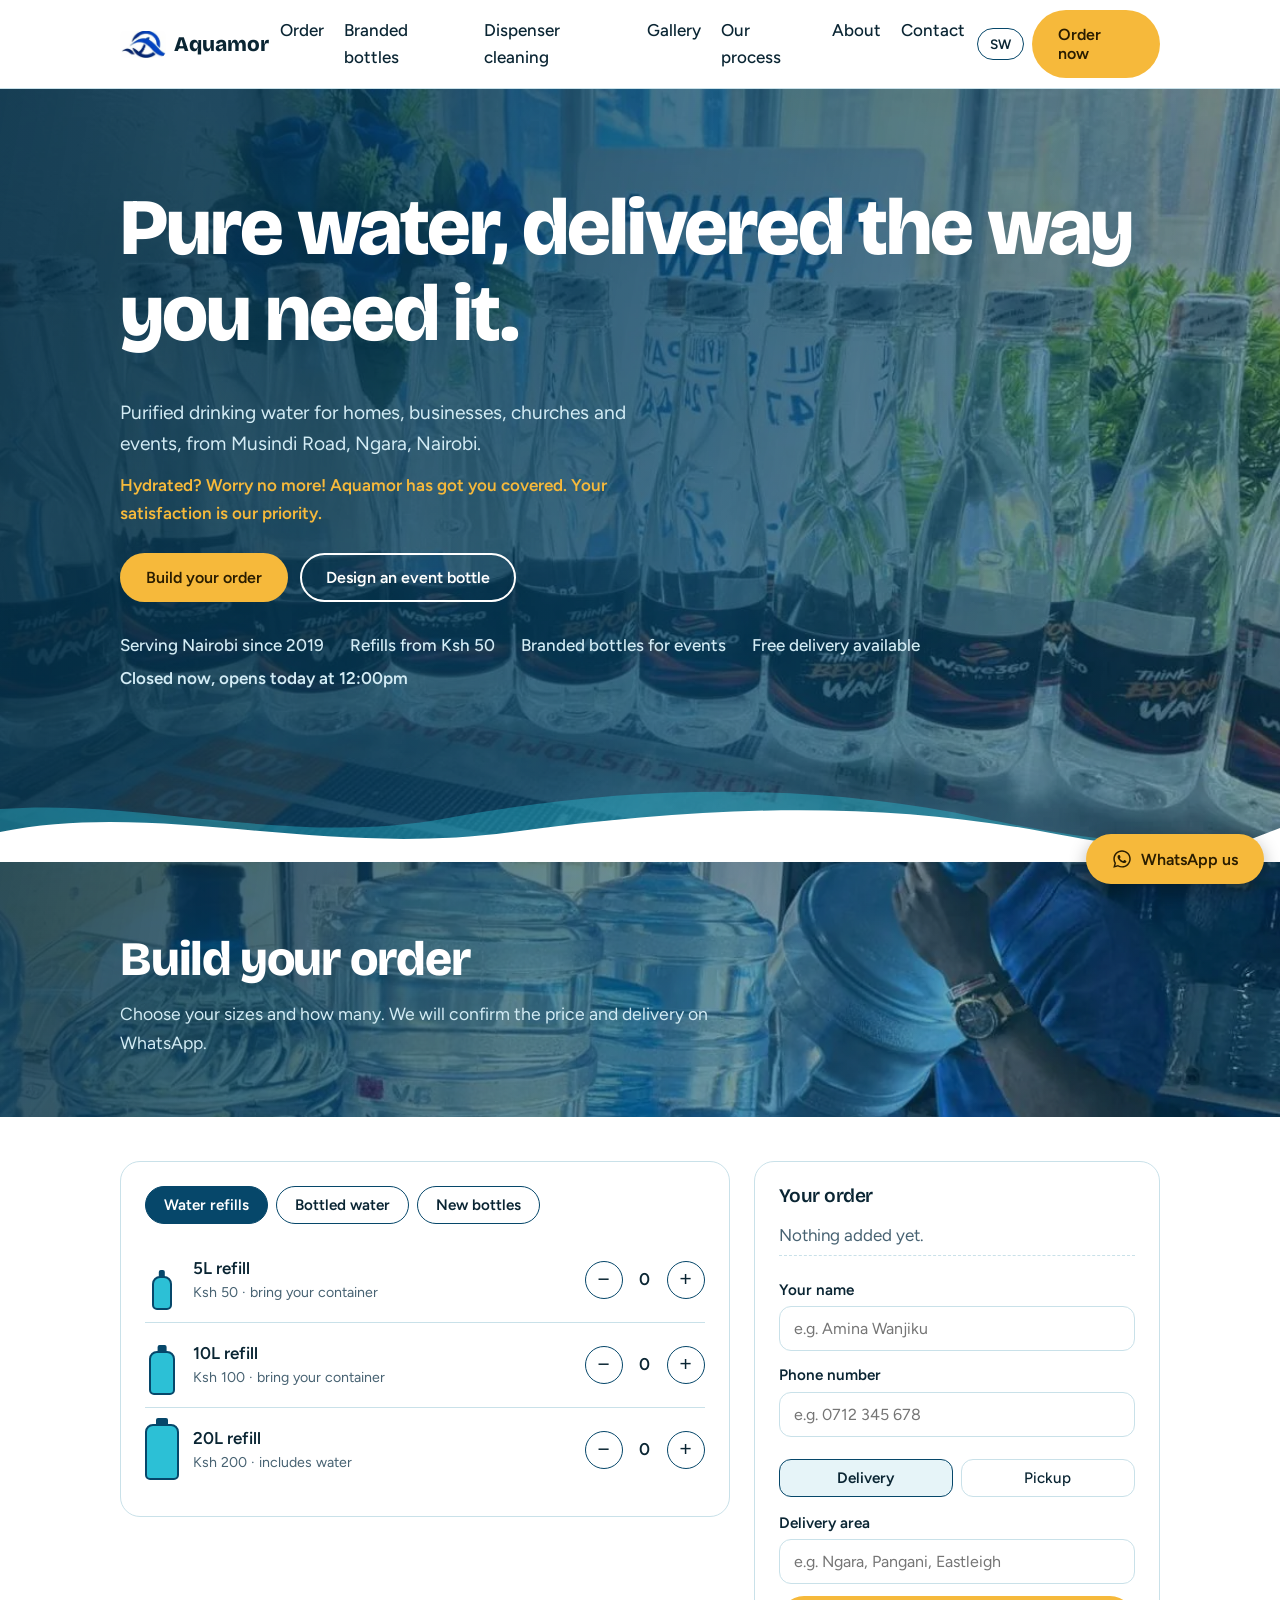
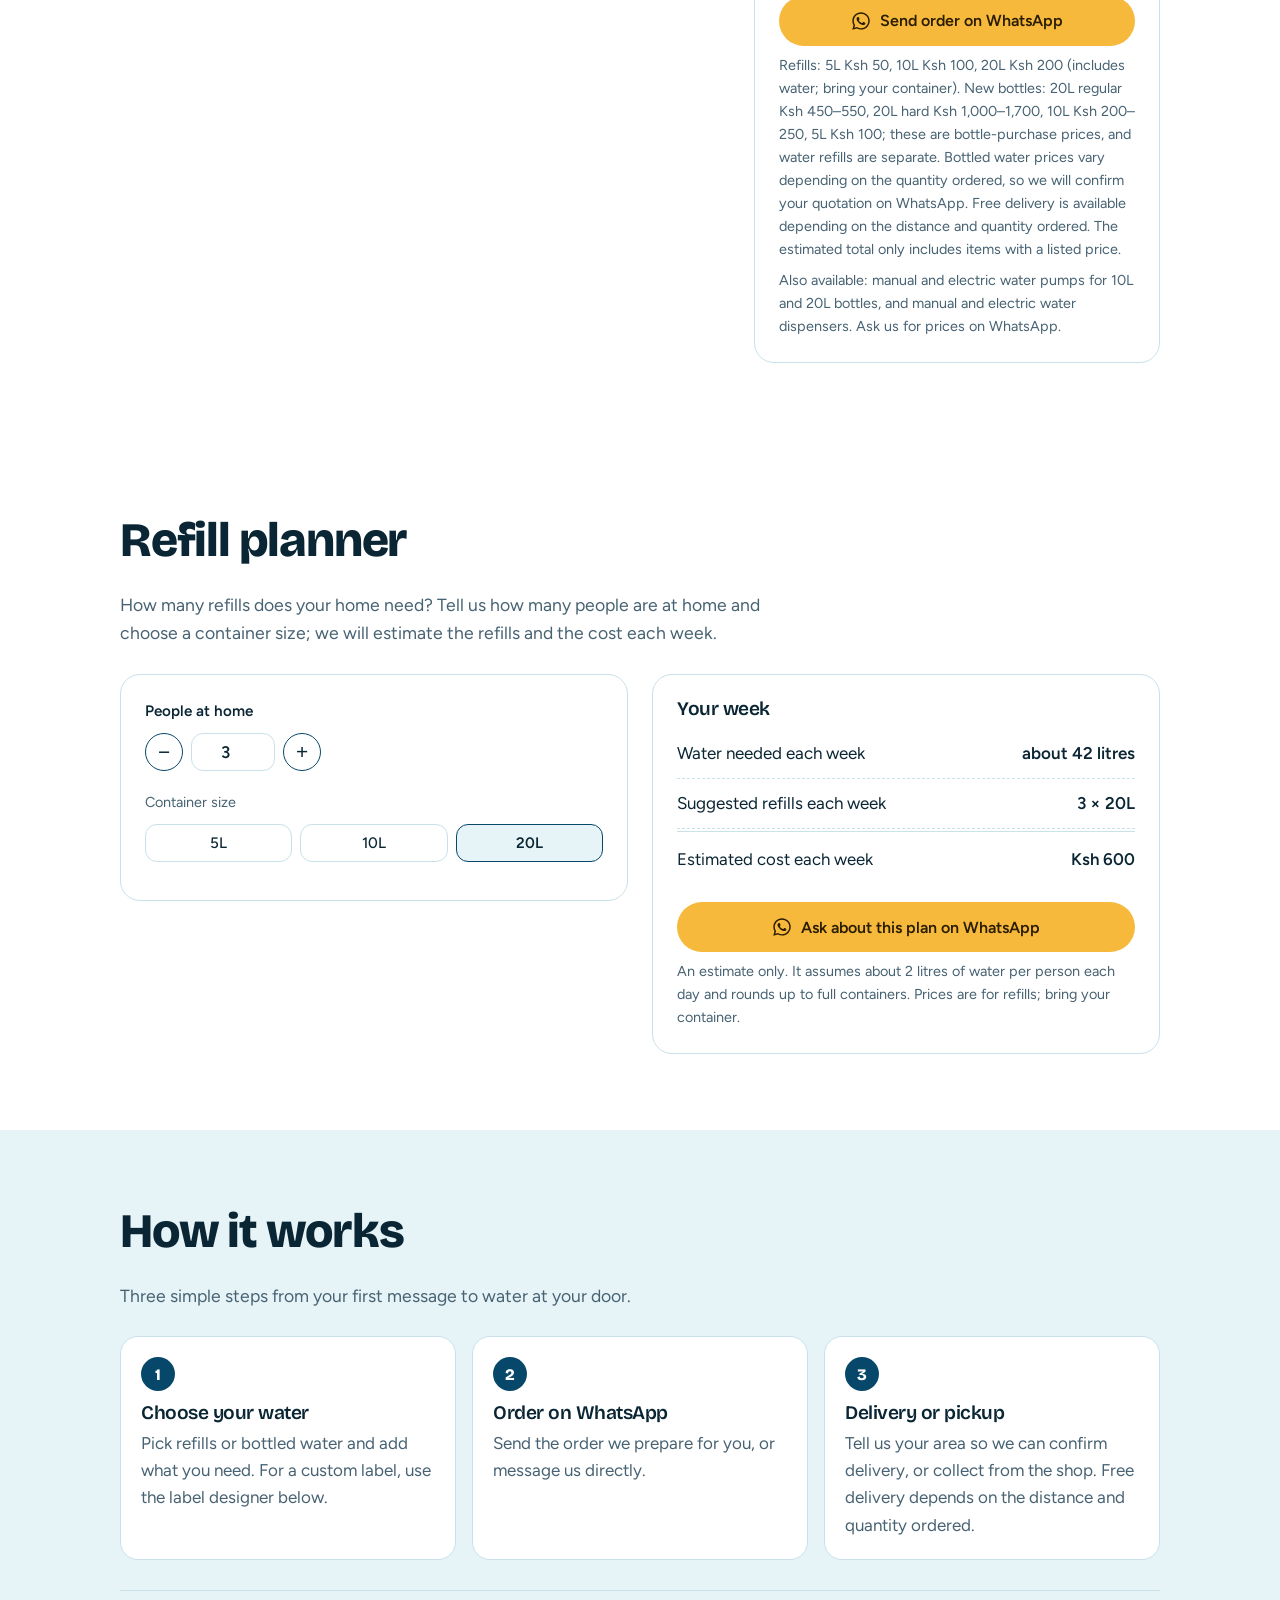
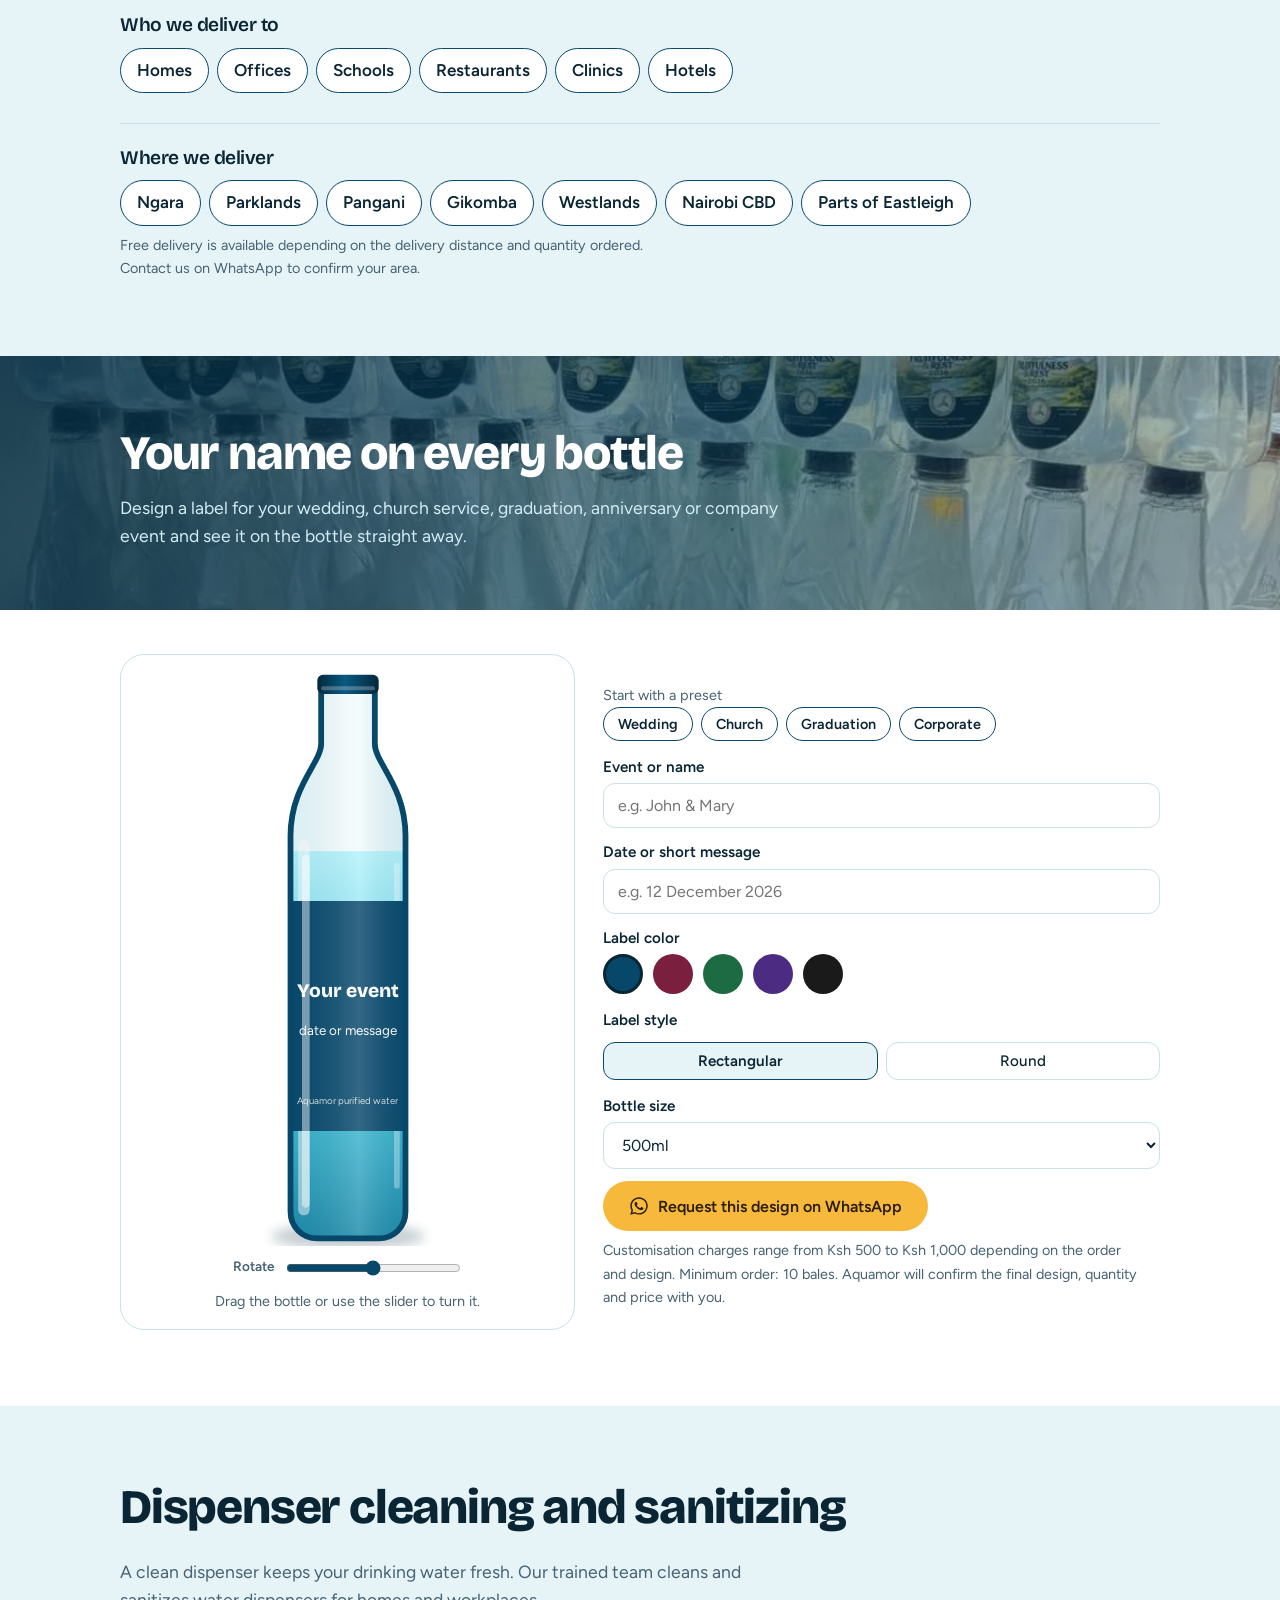
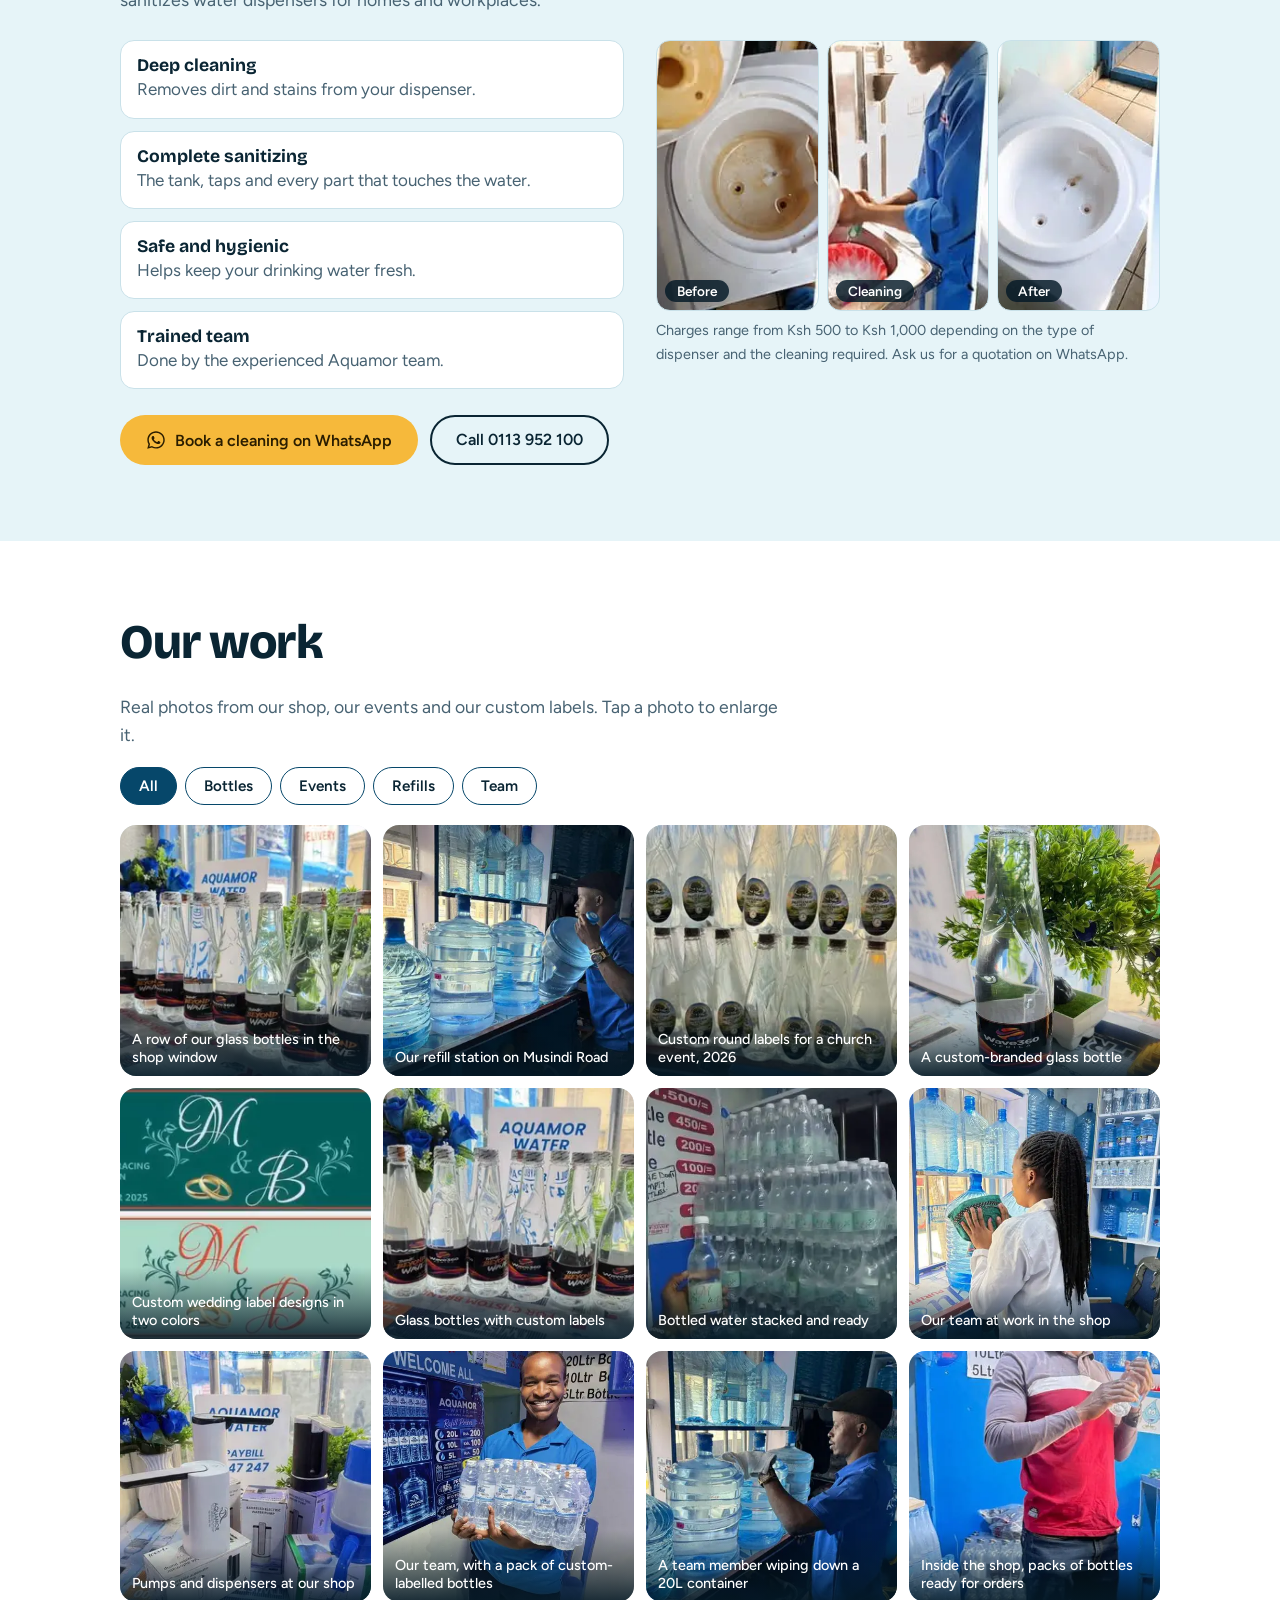
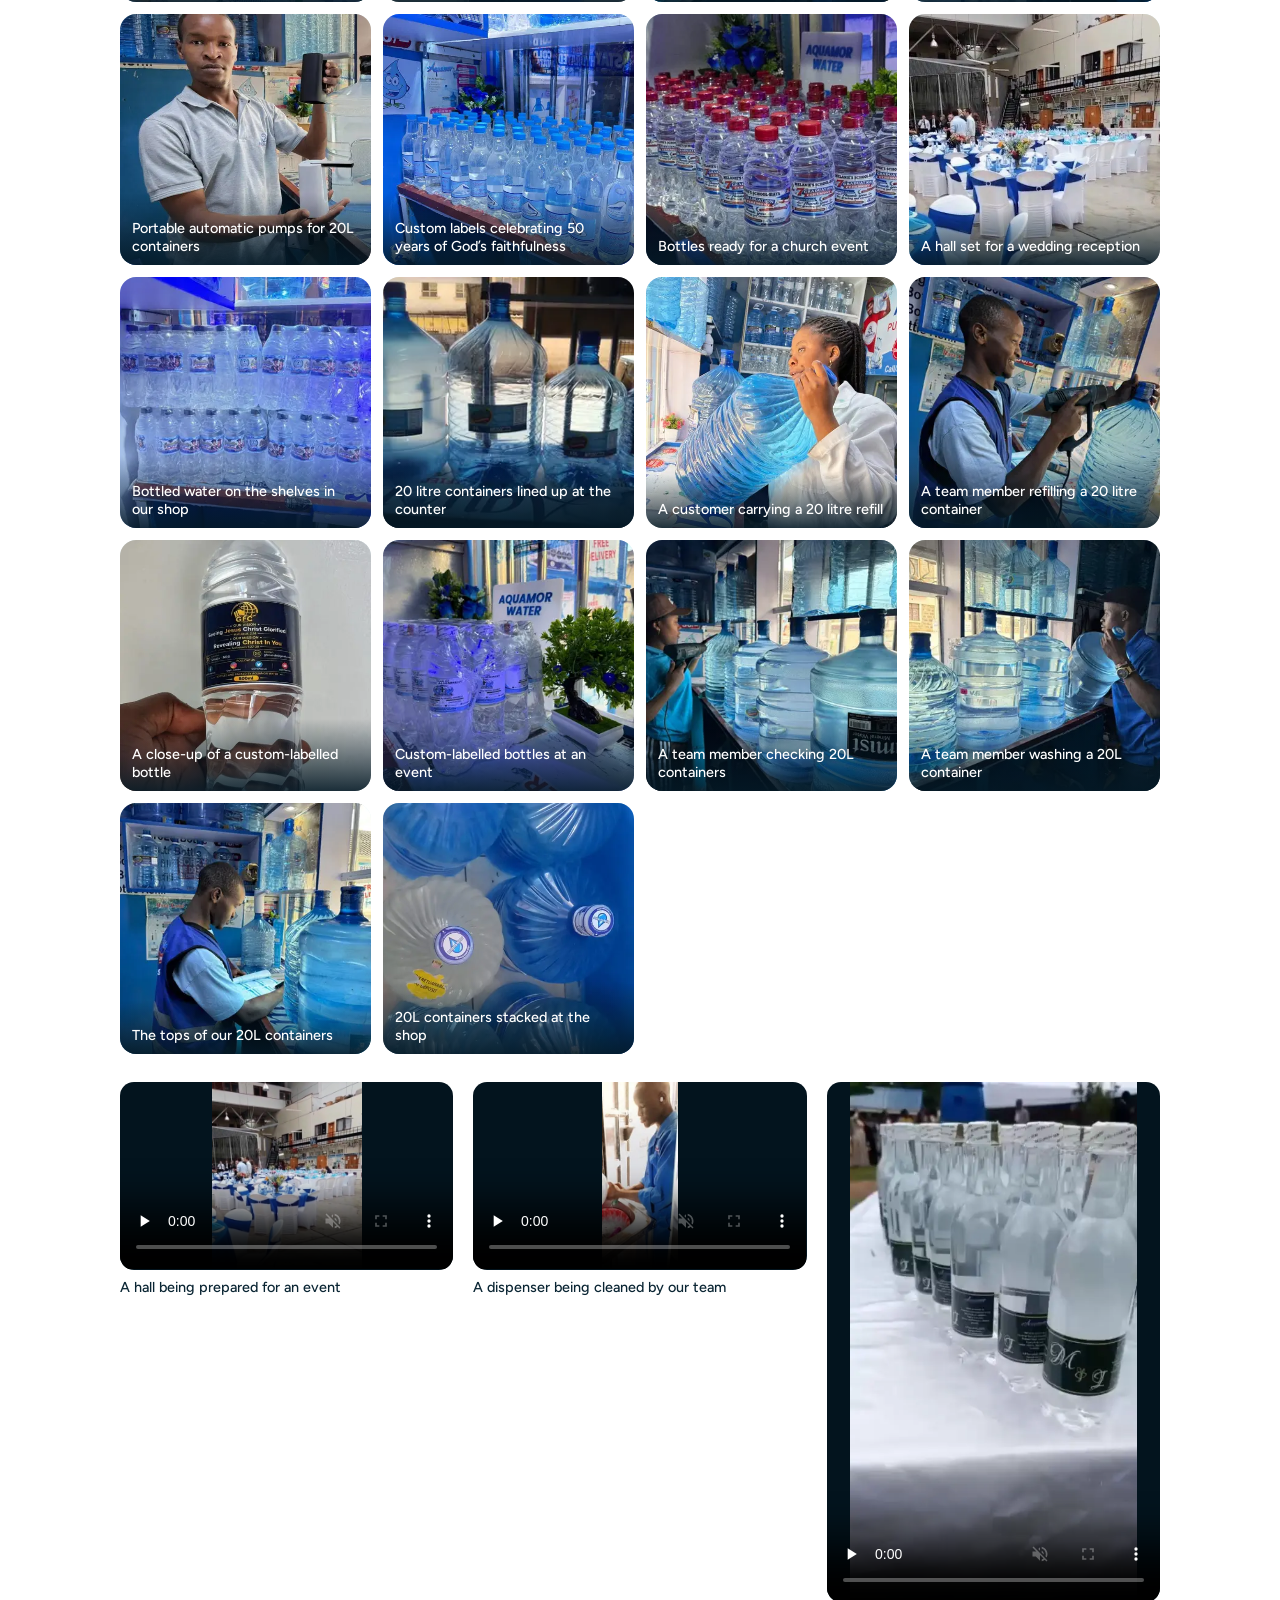
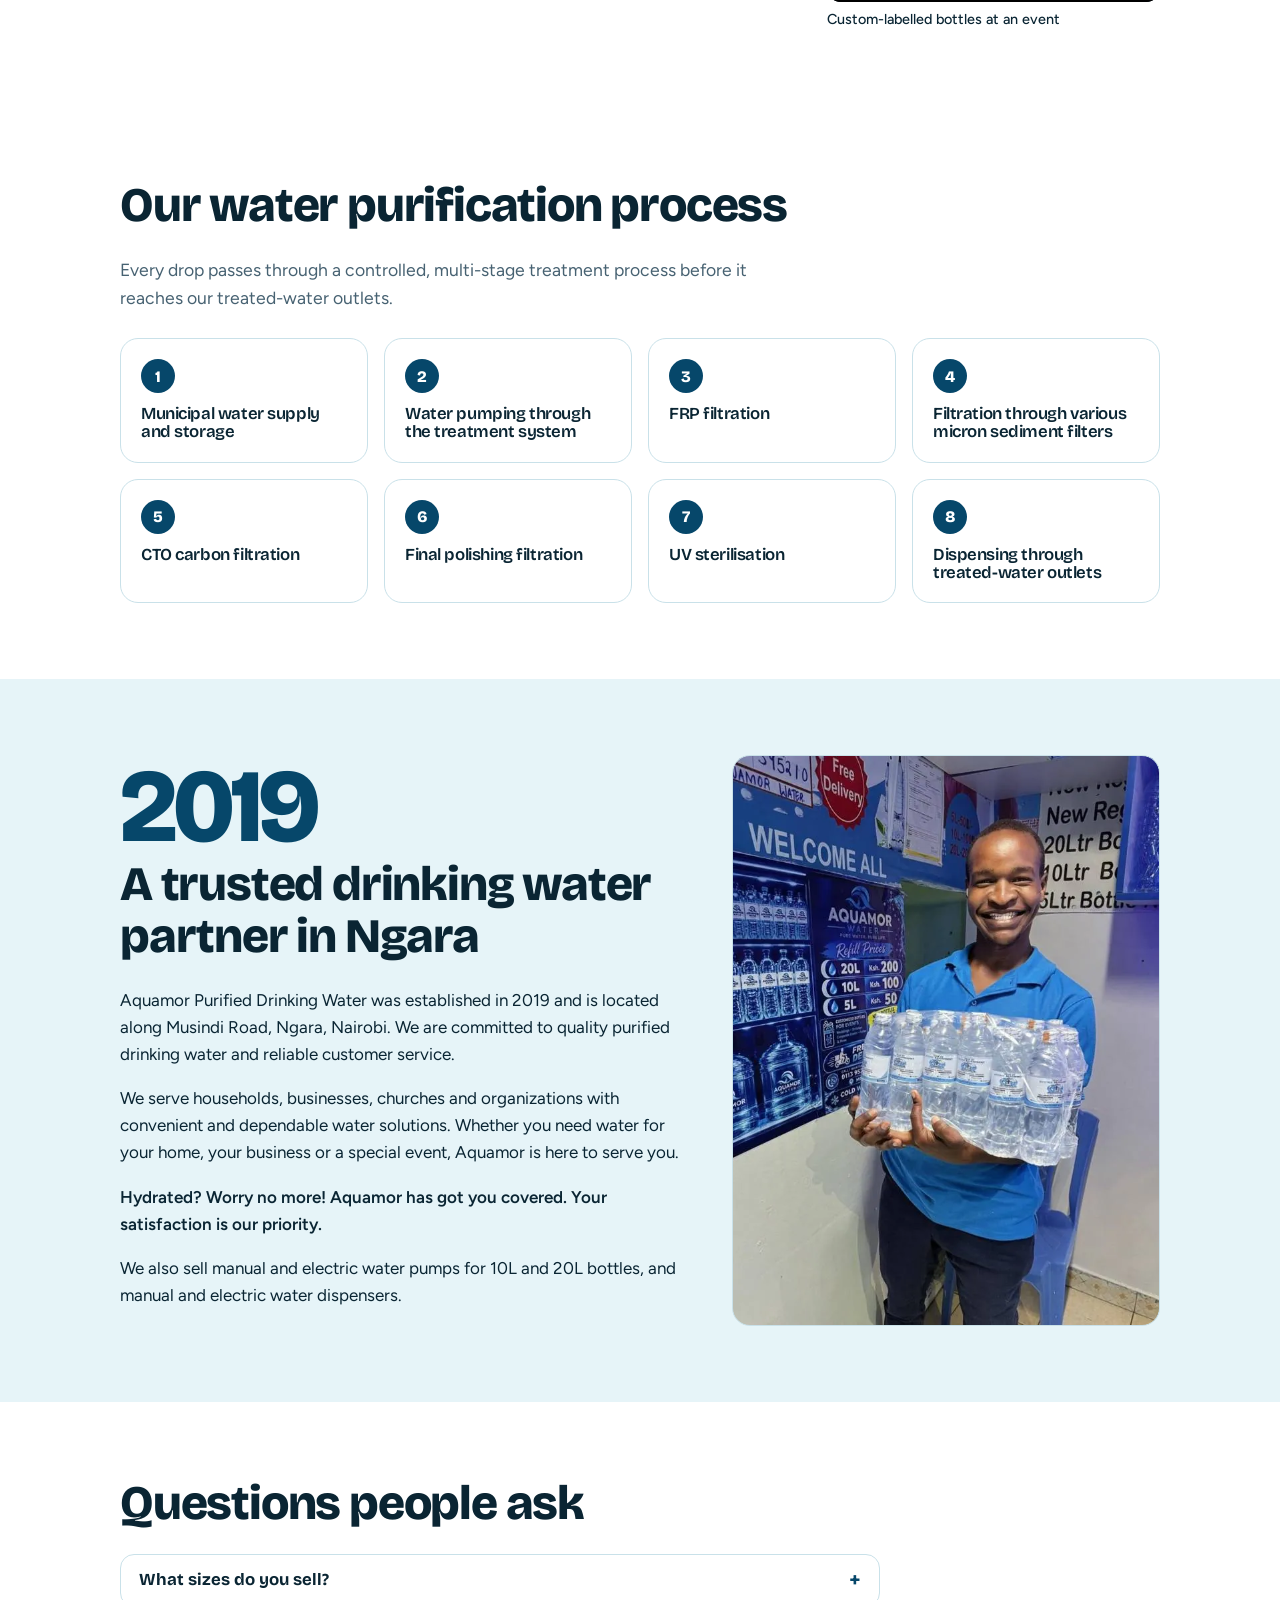
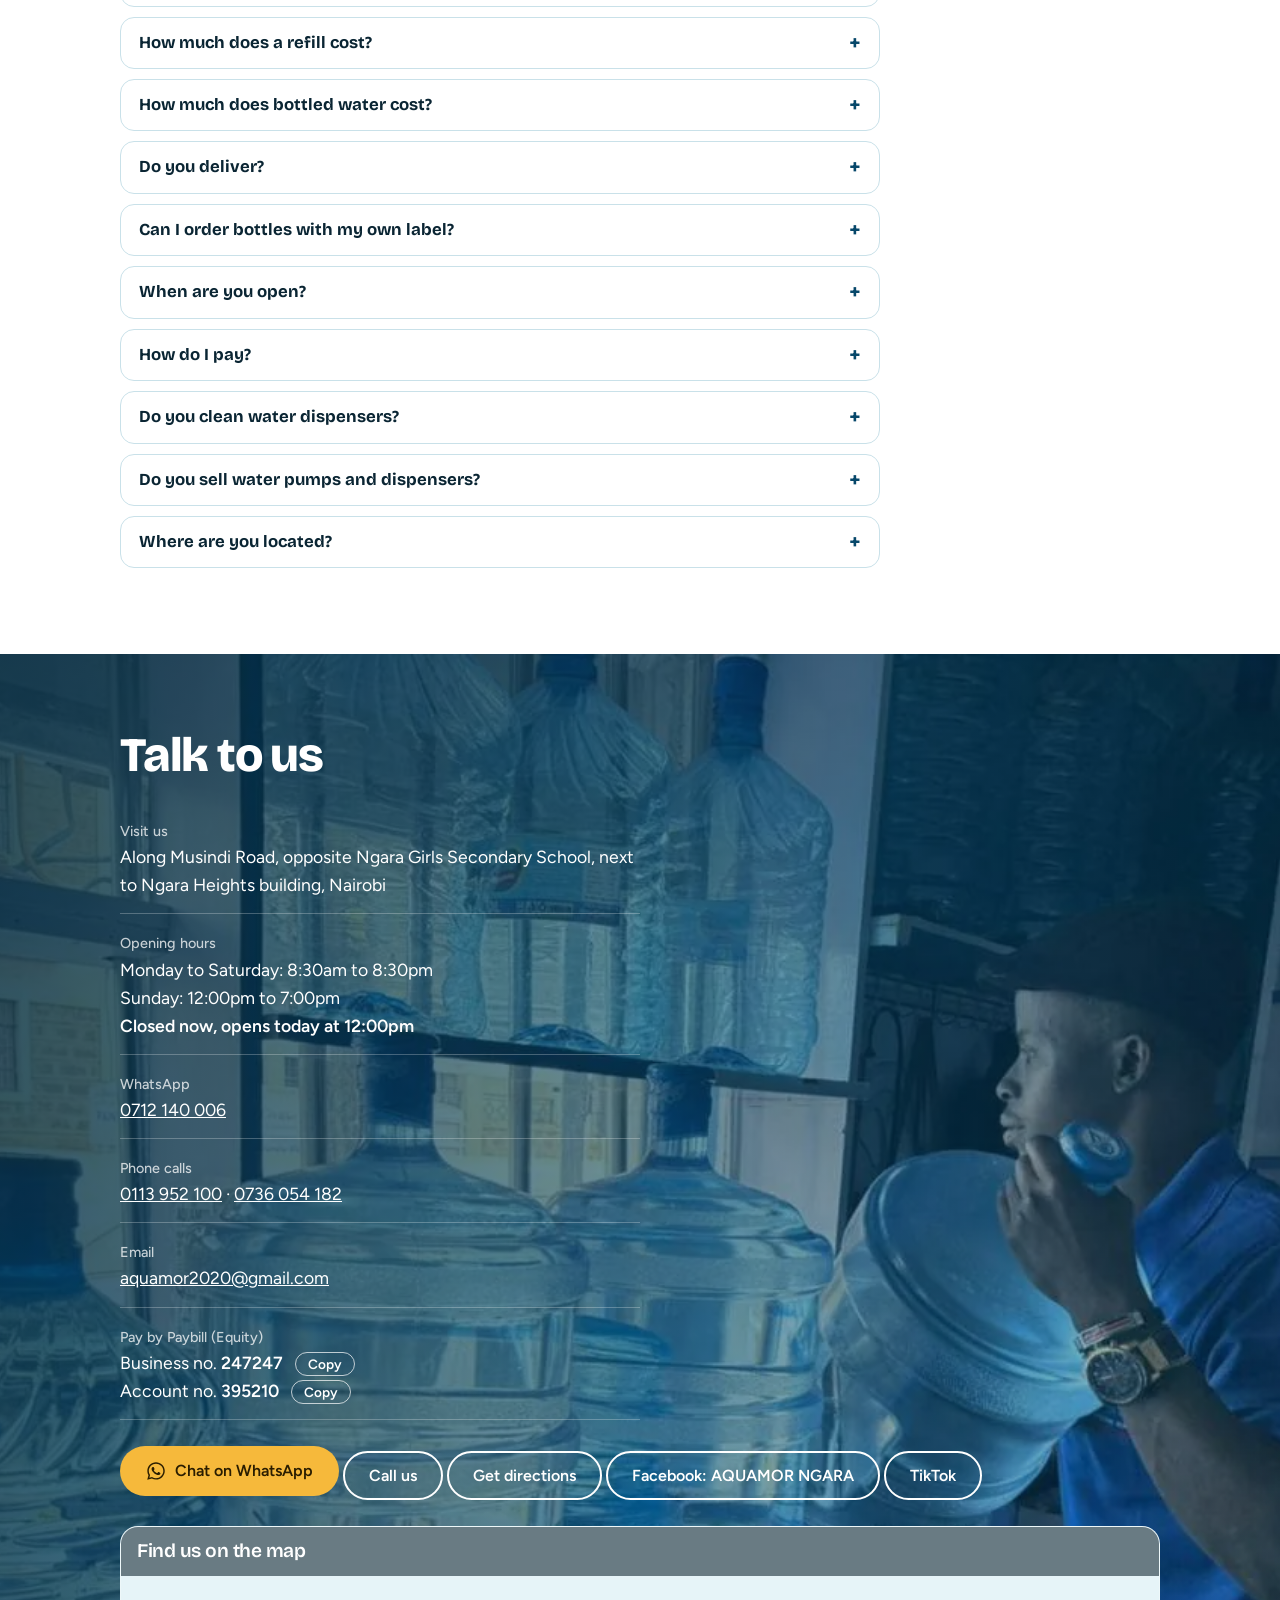
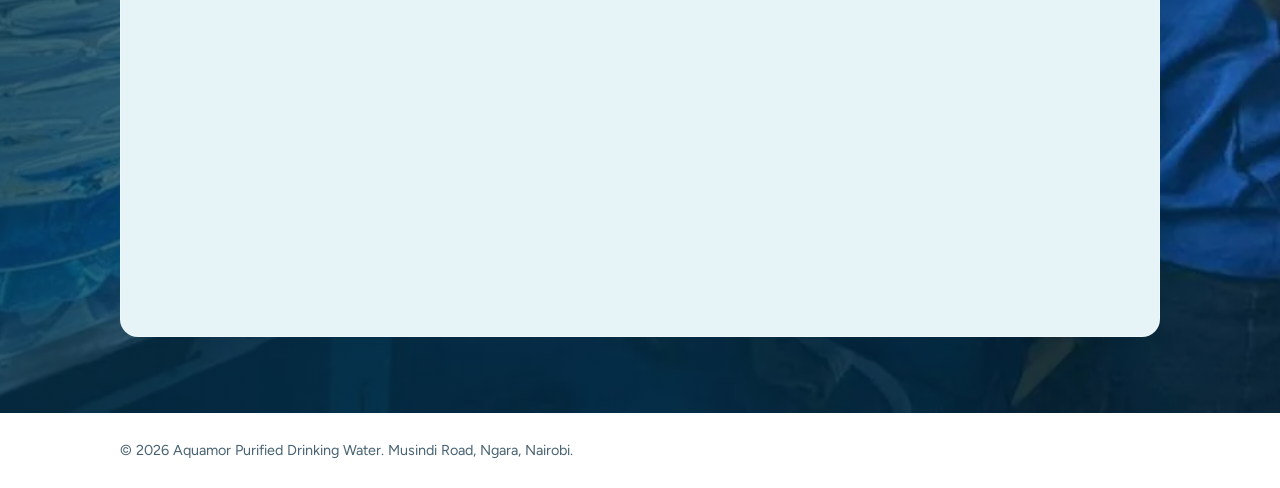
==== index.html @ 35c4e412 "chore: publish static preview to GitHub Pages" ====
<!DOCTYPE html>
<html lang="en">
<head>
<meta charset="utf-8">
<meta name="viewport" content="width=device-width, initial-scale=1, viewport-fit=cover">
<title>Aquamor Purified Drinking Water | Ngara, Nairobi</title>
<meta name="description" content="Aquamor Purified Drinking Water in Ngara, Nairobi: water refills (5L Ksh 50, 10L Ksh 100, 20L Ksh 200), bottled water from 200ml to 20L, custom-branded bottles, dispenser cleaning and delivery to nearby areas.">
<meta name="theme-color" content="#06476a" media="(prefers-color-scheme: light)">
<meta name="theme-color" content="#06151e" media="(prefers-color-scheme: dark)">
<!-- The client's preferred domain is aquamorwater.co.ke; update these URLs if the registered domain differs. -->
<link rel="canonical" href="https://aquamorwater.co.ke/">
<meta property="og:site_name" content="Aquamor Purified Drinking Water">
<meta property="og:url" content="https://aquamorwater.co.ke/">
<meta property="og:image" content="https://aquamorwater.co.ke/assets/img/og.jpg">
<meta property="og:image:width" content="1200">
<meta property="og:image:height" content="630">
<meta property="og:image:alt" content="Aquamor purified drinking water in Ngara, Nairobi">
<meta property="og:locale:alternate" content="sw_KE">
<meta name="twitter:card" content="summary_large_image">
<meta name="twitter:title" content="Aquamor Purified Drinking Water | Ngara, Nairobi">
<meta name="twitter:description" content="Water refills, bottled water from 200ml to 20L, custom-branded bottles and dispenser cleaning in Ngara, Nairobi. Delivery available.">
<meta name="twitter:image" content="https://aquamorwater.co.ke/assets/img/og.jpg">
<link rel="icon" type="image/png" sizes="32x32" href="assets/img/favicon-32.png">
<link rel="apple-touch-icon" href="assets/img/apple-touch-icon.png">
<link rel="preload" as="image" href="assets/img/rowClose.webp" type="image/webp" imagesrcset="assets/img/rowClose-480.webp 480w, assets/img/rowClose-800.webp 800w, assets/img/rowClose.webp 1200w" imagesizes="100vw">
<meta property="og:type" content="website">
<meta property="og:locale" content="en_KE">
<meta property="og:title" content="Aquamor Purified Drinking Water | Ngara, Nairobi">
<meta property="og:description" content="Aquamor Purified Drinking Water in Ngara, Nairobi: water refills (5L Ksh 50, 10L Ksh 100, 20L Ksh 200), bottled water from 200ml to 20L, custom-branded bottles, dispenser cleaning and delivery to nearby areas.">
<link rel="preload" href="assets/fonts/figtree-latin.woff2" as="font" type="font/woff2" crossorigin>
<link rel="preload" href="assets/fonts/bricolage-grotesque-latin.woff2" as="font" type="font/woff2" crossorigin>
<script type="application/ld+json">
[
  {
    "@context": "https://schema.org",
    "@type": "LocalBusiness",
    "name": "Aquamor Purified Drinking Water",
    "legalName": "AQUAMOR PURIFIED DRINKING WATER",
    "slogan": "Hydrated? Worry no more! Aquamor has got you covered. Your satisfaction is our priority.",
    "description": "Aquamor Purified Drinking Water in Ngara, Nairobi: water refills (5L Ksh 50, 10L Ksh 100, 20L Ksh 200), bottled water from 200ml to 20L, custom-branded bottles, dispenser cleaning and delivery to nearby areas.",
    "telephone": "+254113952100",
    "email": "aquamor2020@gmail.com",
    "foundingDate": "2019",
    "sameAs": [
      "https://www.facebook.com/profile.php?id=100066493751902",
      "https://www.tiktok.com/@aquamor2020"
    ],
    "address": {
      "@type": "PostalAddress",
      "streetAddress": "Musindi Road, opposite Ngara Girls Secondary School, next to Ngara Heights building",
      "addressLocality": "Nairobi",
      "addressCountry": "KE"
    },
    "openingHoursSpecification": [
      {
        "@type": "OpeningHoursSpecification",
        "dayOfWeek": [
          "Monday",
          "Tuesday",
          "Wednesday",
          "Thursday",
          "Friday",
          "Saturday"
        ],
        "opens": "08:30",
        "closes": "20:30"
      },
      {
        "@type": "OpeningHoursSpecification",
        "dayOfWeek": "Sunday",
        "opens": "12:00",
        "closes": "19:00"
      }
    ],
    "url": "https://aquamorwater.co.ke/",
    "image": "https://aquamorwater.co.ke/assets/img/og.jpg",
    "priceRange": "Ksh 50 - Ksh 1,700",
    "areaServed": [
      { "@type": "Place", "name": "Ngara" },
      { "@type": "Place", "name": "Parklands" },
      { "@type": "Place", "name": "Pangani" },
      { "@type": "Place", "name": "Gikomba" },
      { "@type": "Place", "name": "Westlands" },
      { "@type": "Place", "name": "Nairobi CBD" },
      { "@type": "Place", "name": "Eastleigh" }
    ]
  },
  {
    "@context": "https://schema.org",
    "@type": "FAQPage",
    "mainEntity": [
      {
        "@type": "Question",
        "name": "What sizes do you sell?",
        "acceptedAnswer": {
          "@type": "Answer",
          "text": "We refill 5L, 10L and 20L containers. We also sell bottled drinking water in 200ml, 300ml, 500ml, 1L, 1.5L, 2L, 3L, 5L, 10L and 20L bottles."
        }
      },
      {
        "@type": "Question",
        "name": "How much does a refill cost?",
        "acceptedAnswer": {
          "@type": "Answer",
          "text": "A 5L refill is Ksh 50, a 10L refill is Ksh 100 and a 20L refill is Ksh 200. A refill includes the water; bring your container."
        }
      },
      {
        "@type": "Question",
        "name": "How much does bottled water cost?",
        "acceptedAnswer": {
          "@type": "Answer",
          "text": "Bottled water prices vary depending on the quantity ordered. Contact us on WhatsApp for a quotation."
        }
      },
      {
        "@type": "Question",
        "name": "Do you deliver?",
        "acceptedAnswer": {
          "@type": "Answer",
          "text": "Yes. We deliver to Ngara, Parklands, Pangani, Gikomba, Westlands, Nairobi CBD and parts of Eastleigh. Free delivery is available depending on the distance and quantity ordered; contact us to confirm."
        }
      },
      {
        "@type": "Question",
        "name": "Can I order bottles with my own label?",
        "acceptedAnswer": {
          "@type": "Answer",
          "text": "Yes. We make customised bottled water for churches, weddings, graduations, anniversaries, corporate events and other special occasions. Customisation charges range from Ksh 500 to Ksh 1,000 depending on the order and design, and the minimum order is 10 bales. Contact us for a quotation."
        }
      },
      {
        "@type": "Question",
        "name": "When are you open?",
        "acceptedAnswer": {
          "@type": "Answer",
          "text": "Monday to Saturday from 8:30am to 8:30pm, and Sunday from 12:00pm to 7:00pm."
        }
      },
      {
        "@type": "Question",
        "name": "How do I pay?",
        "acceptedAnswer": {
          "@type": "Answer",
          "text": "You can pay with Equity Paybill 247247, account number 395210. Confirm your total with us on WhatsApp first."
        }
      },
      {
        "@type": "Question",
        "name": "Do you clean water dispensers?",
        "acceptedAnswer": {
          "@type": "Answer",
          "text": "Yes. Dispenser cleaning charges range from Ksh 500 to Ksh 1,000 depending on the type of dispenser and the cleaning required. Contact us for a quotation."
        }
      },
      {
        "@type": "Question",
        "name": "Do you sell water pumps and dispensers?",
        "acceptedAnswer": {
          "@type": "Answer",
          "text": "Yes. We sell manual and electric water pumps for 10L and 20L bottles, and manual and electric water dispensers."
        }
      },
      {
        "@type": "Question",
        "name": "Where are you located?",
        "acceptedAnswer": {
          "@type": "Answer",
          "text": "Along Musindi Road, opposite Ngara Girls Secondary School, next to Ngara Heights building, Nairobi."
        }
      }
    ]
  }
]
</script>
<link rel="stylesheet" href="css/styles.css">
<link rel="stylesheet" href="css/photos.css">
</head>
<body>

<a class="skip" href="#top">Skip to content</a>
<header class="top">
  <div class="nav">
    <div class="navleft">
      <button class="navToggle" id="navToggle" type="button" aria-label="Menu" aria-expanded="false" aria-controls="navMenu"><span></span><span></span><span></span></button>
      <a class="brand" href="#top"><span class="mark p-icon" aria-hidden="true"></span>Aquamor</a>
    </div>
    <ul id="navMenu">
      <li><a href="#order">Order</a></li>
      <li><a href="#design">Branded bottles</a></li>
      <li><a href="#cleaning">Dispenser cleaning</a></li>
      <li><a href="#gallery">Gallery</a></li>
      <li><a href="#process">Our process</a></li>
      <li><a href="#about">About</a></li>
      <li><a href="#contact">Contact</a></li>
    </ul>
    <div class="navr"><button class="lang" id="langBtn" type="button" aria-label="Badilisha lugha / Switch language">SW</button><a class="btn btn-sun" href="#order">Order now</a></div>
  </div>
</header>

<main id="top" tabindex="-1">
<div class="hero">
  <div class="bg" aria-hidden="true"><picture class="on"><source type="image/webp" srcset="assets/img/rowClose-480.webp 480w, assets/img/rowClose-800.webp 800w, assets/img/rowClose.webp 1200w" sizes="100vw"><img src="assets/img/rowClose.jpg" srcset="assets/img/rowClose-480.jpg 480w, assets/img/rowClose-800.jpg 800w, assets/img/rowClose.jpg 1200w" sizes="100vw" alt="" width="1200" height="675" loading="eager" fetchpriority="high" decoding="async"></picture><picture><source type="image/webp" srcset="assets/img/refill-480.webp 480w, assets/img/refill-800.webp 800w, assets/img/refill.webp 1200w" sizes="100vw"><img src="assets/img/refill.jpg" srcset="assets/img/refill-480.jpg 480w, assets/img/refill-800.jpg 800w, assets/img/refill.jpg 1200w" sizes="100vw" alt="" width="1200" height="900" loading="lazy" fetchpriority="low" decoding="async"></picture><picture><source type="image/webp" srcset="assets/img/fruit-480.webp 480w, assets/img/fruit-800.webp 800w, assets/img/fruit.webp 1200w" sizes="100vw"><img src="assets/img/fruit.jpg" srcset="assets/img/fruit-480.jpg 480w, assets/img/fruit-800.jpg 800w, assets/img/fruit.jpg 1200w" sizes="100vw" alt="" width="1200" height="675" loading="lazy" fetchpriority="low" decoding="async"></picture><picture><source type="image/webp" srcset="assets/img/shelf-480.webp 480w, assets/img/shelf-800.webp 800w, assets/img/shelf.webp 950w" sizes="100vw"><img src="assets/img/shelf.jpg" srcset="assets/img/shelf-480.jpg 480w, assets/img/shelf-800.jpg 800w, assets/img/shelf.jpg 950w" sizes="100vw" alt="" width="950" height="929" loading="lazy" fetchpriority="low" decoding="async"></picture><picture><source type="image/webp" srcset="assets/img/rowWide-480.webp 480w, assets/img/rowWide-800.webp 800w, assets/img/rowWide.webp 1200w" sizes="100vw"><img src="assets/img/rowWide.jpg" srcset="assets/img/rowWide-480.jpg 480w, assets/img/rowWide-800.jpg 800w, assets/img/rowWide.jpg 1200w" sizes="100vw" alt="" width="1200" height="675" loading="lazy" fetchpriority="low" decoding="async"></picture></div>
  <div class="wrap">
    <div>
      <h1>Pure water, delivered the way you need it.</h1>
      <p class="lead">Purified drinking water for homes, businesses, churches and events, from Musindi Road, Ngara, Nairobi.</p>
      <p class="tagline">Hydrated? Worry no more! Aquamor has got you covered. Your satisfaction is our priority.</p>
      <div class="cta">
        <a class="btn btn-sun" href="#order">Build your order</a>
        <a class="btn btn-line" href="#design">Design an event bottle</a>
      </div>
      <ul class="facts"><li>Serving Nairobi since 2019</li><li>Refills from Ksh 50</li><li>Branded bottles for events</li><li>Free delivery available</li><li class="js-open"></li></ul>
    </div>
    </div>
  <svg class="wave" viewBox="0 0 1200 80" preserveAspectRatio="none" aria-hidden="true">
    <path class="back" d="M-60 36 C 100 0, 250 70, 420 36 S 760 0, 920 36 S 1160 70, 1280 28 V80 H-60Z"/>
    <path d="M0 50 C 150 18, 300 76, 480 50 S 820 18, 980 50 S 1140 70, 1200 46 V80 H0Z"/>
  </svg>
</div>

<section id="order" class="withband">
  <div class="band"><div class="bg" aria-hidden="true"><picture class="on"><source type="image/webp" srcset="assets/img/refill-480.webp 480w, assets/img/refill-800.webp 800w, assets/img/refill.webp 1200w" sizes="100vw"><img src="assets/img/refill.jpg" srcset="assets/img/refill-480.jpg 480w, assets/img/refill-800.jpg 800w, assets/img/refill.jpg 1200w" sizes="100vw" alt="" width="1200" height="900" loading="lazy" fetchpriority="low" decoding="async"></picture><picture><source type="image/webp" srcset="assets/img/clean-480.webp 480w, assets/img/clean-800.webp 800w, assets/img/clean.webp 1200w" sizes="100vw"><img src="assets/img/clean.jpg" srcset="assets/img/clean-480.jpg 480w, assets/img/clean-800.jpg 800w, assets/img/clean.jpg 1200w" sizes="100vw" alt="" width="1200" height="900" loading="lazy" fetchpriority="low" decoding="async"></picture><picture><source type="image/webp" srcset="assets/img/work-480.webp 480w, assets/img/work.webp 560w" sizes="100vw"><img src="assets/img/work.jpg" srcset="assets/img/work-480.jpg 480w, assets/img/work.jpg 560w" sizes="100vw" alt="" width="560" height="747" loading="lazy" fetchpriority="low" decoding="async"></picture><picture><source type="image/webp" srcset="assets/img/pumps-480.webp 480w, assets/img/pumps.webp 800w" sizes="100vw"><img src="assets/img/pumps.jpg" srcset="assets/img/pumps-480.jpg 480w, assets/img/pumps.jpg 800w" sizes="100vw" alt="" width="800" height="600" loading="lazy" fetchpriority="low" decoding="async"></picture></div>
    <div class="wrap"><h2>Build your order</h2><p class="lead">Choose your sizes and how many. We will confirm the price and delivery on WhatsApp.</p></div></div>
  <div class="wrap bandbody">
    <div class="build">
      <div class="panel">
        <div class="tabs" role="group" aria-label="Product type">
          <button class="tab" data-t="refill" aria-pressed="true">Water refills</button>
          <button class="tab" data-t="bottle" aria-pressed="false">Bottled water</button>
          <button class="tab" data-t="container" aria-pressed="false">New bottles</button>
        </div>
        <div id="rows"></div>
      </div>
      <div class="panel sum">
        <h3>Your order</h3>
        <ul id="sumList" aria-live="polite"><li class="empty">Nothing added yet.</li></ul>
        <button class="btn btn-line reorder" id="reorderBtn" type="button" hidden>Reorder my last order</button>
        <p class="note reorderNote" id="reorderNote" role="status" hidden></p>
        <label for="customerName">Your name</label>
        <input type="text" id="customerName" autocomplete="name" maxlength="80" placeholder="e.g. Amina Wanjiku">
        <label for="customerPhone">Phone number</label>
        <input type="tel" id="customerPhone" autocomplete="tel" maxlength="20" placeholder="e.g. 0712 345 678">
        <div class="seg" role="group" aria-label="Delivery or pickup">
          <button data-m="Delivery" aria-pressed="true">Delivery</button>
          <button data-m="Pickup" aria-pressed="false">Pickup</button>
        </div>
        <label for="area" id="areaLbl">Delivery area</label>
        <input type="text" id="area" maxlength="80" placeholder="e.g. Ngara, Pangani, Eastleigh">
        <p class="note orderError" id="orderError" role="alert" hidden></p>
        <button class="btn btn-pay" id="payOrder" type="button" hidden>Pay online</button>
        <p class="note payNote" id="payNote" role="status" hidden></p>
        <a class="btn btn-sun wa" id="sendOrder" href="https://wa.me/254712140006?text=Hello%20Aquamor%2C%20I%20would%20like%20to%20order%20water." style="display:flex;justify-content:center;align-items:center;gap:9px"><svg viewBox="0 0 448 512" aria-hidden="true" focusable="false"><path d="M380.9 97.1C339 55.1 283.2 32 223.9 32c-122.4 0-222 99.6-222 222 0 39.1 10.2 77.3 29.6 111L0 480l117.7-30.9c32.4 17.7 68.9 27 106.1 27h.1c122.3 0 224.1-99.6 224.1-222 0-59.3-25.2-115-67.1-157zm-157 341.6c-33.2 0-65.7-8.9-94-25.7l-6.7-4-69.8 18.3L72 359.2l-4.4-7c-18.5-29.4-28.2-63.3-28.2-98.2 0-101.7 82.8-184.5 184.6-184.5 49.3 0 95.6 19.2 130.4 54.1 34.8 34.9 56.2 81.2 56.1 130.5 0 101.8-84.9 184.6-186.6 184.6zm101.2-138.2c-5.5-2.8-32.8-16.2-37.9-18-5.1-1.9-8.8-2.8-12.5 2.8-3.7 5.6-14.3 18-17.6 21.8-3.2 3.7-6.5 4.2-12 1.4-32.6-16.3-54-29.1-75.5-66-5.7-9.8 5.7-9.1 16.3-30.3 1.8-3.7 .9-6.9-.5-9.7-1.4-2.8-12.5-30.1-17.1-41.2-4.5-10.8-9.1-9.3-12.5-9.5-3.2-.2-6.9-.2-10.6-.2-3.7 0-9.7 1.4-14.8 6.9-5.1 5.6-19.4 19-19.4 46.3 0 27.3 19.9 53.7 22.6 57.4 2.8 3.7 39.1 59.7 94.8 83.8 35.2 15.2 49 16.5 66.6 13.9 10.7-1.6 32.8-13.4 37.4-26.4 4.6-13 4.6-24.1 3.2-26.4-1.3-2.5-5-3.9-10.5-6.6z"/></svg>Send order on WhatsApp</a>
        <noscript><p class="note">The order builder needs JavaScript. You can still <a href="https://wa.me/254712140006?text=Hello%20Aquamor%2C%20I%20would%20like%20to%20order%20water.">order on WhatsApp</a> or call <a href="tel:+254113952100">0113 952 100</a>.</p></noscript>
        <p class="note">Refills: 5L Ksh 50, 10L Ksh 100, 20L Ksh 200 (includes water; bring your container). New bottles: 20L regular Ksh 450–550, 20L hard Ksh 1,000–1,700, 10L Ksh 200–250, 5L Ksh 100; these are bottle-purchase prices, and water refills are separate. Bottled water prices vary depending on the quantity ordered, so we will confirm your quotation on WhatsApp. Free delivery is available depending on the distance and quantity ordered. The estimated total only includes items with a listed price.</p>
        <p class="note">Also available: manual and electric water pumps for 10L and 20L bottles, and manual and electric water dispensers. Ask us for prices on WhatsApp.</p>
      </div>
    </div>
  </div>
</section>

<section id="planner">
  <div class="wrap">
    <h2>Refill planner</h2>
    <p class="lead">How many refills does your home need? Tell us how many people are at home and choose a container size; we will estimate the refills and the cost each week.</p>
    <div class="plan">
      <div class="panel">
        <label for="people">People at home</label>
        <div class="step planstep">
          <button type="button" id="peopleLess" aria-label="Fewer people">−</button>
          <input type="number" id="people" min="1" max="30" value="3" inputmode="numeric">
          <button type="button" id="peopleMore" aria-label="More people">+</button>
        </div>
        <p class="note" id="planSizeLbl">Container size</p>
        <div class="seg" id="planSize" role="group" aria-labelledby="planSizeLbl">
          <button type="button" data-s="5L" aria-pressed="false">5L</button>
          <button type="button" data-s="10L" aria-pressed="false">10L</button>
          <button type="button" data-s="20L" aria-pressed="true">20L</button>
        </div>
      </div>
      <div class="panel planout">
        <h3>Your week</h3>
        <div class="planrows" aria-live="polite">
          <div class="planrow"><span>Water needed each week</span><b id="planLitres">about 42 litres</b></div>
          <div class="planrow"><span>Suggested refills each week</span><b id="planRefills">3 × 20L</b></div>
          <div class="planrow total"><span>Estimated cost each week</span><b id="planCost">Ksh 600</b></div>
        </div>
        <a class="btn btn-sun wa" id="planWa" href="https://wa.me/254712140006?text=Hello%20Aquamor%2C%20I%20used%20the%20refill%20planner."><svg viewBox="0 0 448 512" aria-hidden="true" focusable="false"><path d="M380.9 97.1C339 55.1 283.2 32 223.9 32c-122.4 0-222 99.6-222 222 0 39.1 10.2 77.3 29.6 111L0 480l117.7-30.9c32.4 17.7 68.9 27 106.1 27h.1c122.3 0 224.1-99.6 224.1-222 0-59.3-25.2-115-67.1-157zm-157 341.6c-33.2 0-65.7-8.9-94-25.7l-6.7-4-69.8 18.3L72 359.2l-4.4-7c-18.5-29.4-28.2-63.3-28.2-98.2 0-101.7 82.8-184.5 184.6-184.5 49.3 0 95.6 19.2 130.4 54.1 34.8 34.9 56.2 81.2 56.1 130.5 0 101.8-84.9 184.6-186.6 184.6zm101.2-138.2c-5.5-2.8-32.8-16.2-37.9-18-5.1-1.9-8.8-2.8-12.5 2.8-3.7 5.6-14.3 18-17.6 21.8-3.2 3.7-6.5 4.2-12 1.4-32.6-16.3-54-29.1-75.5-66-5.7-9.8 5.7-9.1 16.3-30.3 1.8-3.7 .9-6.9-.5-9.7-1.4-2.8-12.5-30.1-17.1-41.2-4.5-10.8-9.1-9.3-12.5-9.5-3.2-.2-6.9-.2-10.6-.2-3.7 0-9.7 1.4-14.8 6.9-5.1 5.6-19.4 19-19.4 46.3 0 27.3 19.9 53.7 22.6 57.4 2.8 3.7 39.1 59.7 94.8 83.8 35.2 15.2 49 16.5 66.6 13.9 10.7-1.6 32.8-13.4 37.4-26.4 4.6-13 4.6-24.1 3.2-26.4-1.3-2.5-5-3.9-10.5-6.6z"/></svg>Ask about this plan on WhatsApp</a>
        <p class="note">An estimate only. It assumes about 2 litres of water per person each day and rounds up to full containers. Prices are for refills; bring your container.</p>
      </div>
    </div>
    <noscript><p class="note">The refill planner needs JavaScript. Refills are 5L Ksh 50, 10L Ksh 100 and 20L Ksh 200. <a href="https://wa.me/254712140006?text=Hello%20Aquamor%2C%20I%20would%20like%20to%20plan%20my%20weekly%20refills.">Ask us on WhatsApp</a>.</p></noscript>
  </div>
</section>

<section id="how" class="how">
  <div class="wrap">
    <h2>How it works</h2>
    <p class="lead">Three simple steps from your first message to water at your door.</p>
    <ol class="steps">
      <li>
        <span class="n" aria-hidden="true">1</span>
        <h3>Choose your water</h3>
        <p>Pick refills or bottled water and add what you need. For a custom label, use the label designer below.</p>
      </li>
      <li>
        <span class="n" aria-hidden="true">2</span>
        <h3>Order on WhatsApp</h3>
        <p>Send the order we prepare for you, or message us directly.</p>
      </li>
      <li>
        <span class="n" aria-hidden="true">3</span>
        <h3>Delivery or pickup</h3>
        <p>Tell us your area so we can confirm delivery, or collect from the shop. Free delivery depends on the distance and quantity ordered.</p>
      </li>
    </ol>
    <div class="who">
      <h3>Who we deliver to</h3>
      <ul class="chips">
        <li>Homes</li>
        <li>Offices</li>
        <li>Schools</li>
        <li>Restaurants</li>
        <li>Clinics</li>
        <li>Hotels</li>
      </ul>
    </div>
    <div class="who">
      <h3>Where we deliver</h3>
      <ul class="chips">
        <li>Ngara</li>
        <li>Parklands</li>
        <li>Pangani</li>
        <li>Gikomba</li>
        <li>Westlands</li>
        <li>Nairobi CBD</li>
        <li>Parts of Eastleigh</li>
      </ul>
      <p class="note">Free delivery is available depending on the delivery distance and quantity ordered. Contact us on WhatsApp to confirm your area.</p>
    </div>
  </div>
</section>

<section id="design" class="designer withband">
  <div class="band"><div class="bg" aria-hidden="true"><picture class="on"><source type="image/webp" srcset="assets/img/fruit-480.webp 480w, assets/img/fruit-800.webp 800w, assets/img/fruit.webp 1200w" sizes="100vw"><img src="assets/img/fruit.jpg" srcset="assets/img/fruit-480.jpg 480w, assets/img/fruit-800.jpg 800w, assets/img/fruit.jpg 1200w" sizes="100vw" alt="" width="1200" height="675" loading="lazy" fetchpriority="low" decoding="async"></picture><picture><source type="image/webp" srcset="assets/img/shelf-480.webp 480w, assets/img/shelf-800.webp 800w, assets/img/shelf.webp 950w" sizes="100vw"><img src="assets/img/shelf.jpg" srcset="assets/img/shelf-480.jpg 480w, assets/img/shelf-800.jpg 800w, assets/img/shelf.jpg 950w" sizes="100vw" alt="" width="950" height="929" loading="lazy" fetchpriority="low" decoding="async"></picture><picture><source type="image/webp" srcset="assets/img/wedding-480.webp 480w, assets/img/wedding.webp 716w" sizes="100vw"><img src="assets/img/wedding.jpg" srcset="assets/img/wedding-480.jpg 480w, assets/img/wedding.jpg 716w" sizes="100vw" alt="" width="716" height="480" loading="lazy" fetchpriority="low" decoding="async"></picture><picture><source type="image/webp" srcset="assets/img/rowClose-480.webp 480w, assets/img/rowClose-800.webp 800w, assets/img/rowClose.webp 1200w" sizes="100vw"><img src="assets/img/rowClose.jpg" srcset="assets/img/rowClose-480.jpg 480w, assets/img/rowClose-800.jpg 800w, assets/img/rowClose.jpg 1200w" sizes="100vw" alt="" width="1200" height="675" loading="lazy" fetchpriority="low" decoding="async"></picture></div>
    <div class="wrap"><h2>Your name on every bottle</h2><p class="lead">Design a label for your wedding, church service, graduation, anniversary or company event and see it on the bottle straight away.</p></div></div>
  <div class="wrap dgrid">
    <div class="stage">
      <svg viewBox="0 0 120 300" id="prev" role="img" aria-label="Preview of your custom bottle">
        <defs>
          <clipPath id="pb"><path d="M46 8h28v30c0 10 16 22 16 48v196c0 8-6 14-14 14H44c-8 0-14-6-14-14V86c0-26 16-38 16-48z"/></clipPath>
          <linearGradient id="gGlass" x1="0" y1="0" x2="1" y2="0">
            <stop offset="0" stop-color="#8fc9d9"/>
            <stop offset=".18" stop-color="#dcf5fa"/>
            <stop offset=".5" stop-color="#f7feff"/>
            <stop offset=".82" stop-color="#d3eef5"/>
            <stop offset="1" stop-color="#7fb9cb"/>
          </linearGradient>
          <linearGradient id="gWater" x1="0" y1="0" x2="0" y2="1">
            <stop offset="0" stop-color="#a8f0fa" stop-opacity=".85"/>
            <stop offset=".55" stop-color="#37c4dd" stop-opacity=".9"/>
            <stop offset="1" stop-color="#0d7fa0" stop-opacity=".95"/>
          </linearGradient>
          <linearGradient id="gEdge" x1="0" y1="0" x2="1" y2="0">
            <stop offset="0" stop-color="#03283b" stop-opacity=".38"/>
            <stop offset=".16" stop-color="#03283b" stop-opacity="0"/>
            <stop offset=".55" stop-color="#ffffff" stop-opacity=".18"/>
            <stop offset=".84" stop-color="#03283b" stop-opacity="0"/>
            <stop offset="1" stop-color="#03283b" stop-opacity=".42"/>
          </linearGradient>
          <linearGradient id="gCap" x1="0" y1="0" x2="1" y2="0">
            <stop offset="0" stop-color="#03283b"/>
            <stop offset=".45" stop-color="#0a5a82"/>
            <stop offset="1" stop-color="#03283b"/>
          </linearGradient>
          <filter id="soft" x="-50%" y="-50%" width="200%" height="200%"><feGaussianBlur stdDeviation="3"/></filter>
        </defs>
        <ellipse cx="60" cy="295" rx="40" ry="7" fill="#03283b" opacity=".22" filter="url(#soft)"/>
        <g clip-path="url(#pb)">
          <rect width="120" height="300" fill="url(#gGlass)"/>
          <rect y="94" width="120" height="206" fill="url(#gWater)"/>
          <rect x="34" y="88" width="6" height="196" rx="3" fill="#fff" opacity=".5"/>
          <rect x="84" y="100" width="3" height="170" rx="1.5" fill="#fff" opacity=".35"/>
          <g id="labelGroup">
            <rect id="lbl" x="30" y="120" width="60" height="120" fill="#06476a"/>
            <circle id="lblRound" cx="60" cy="180" r="29" fill="#06476a" style="display:none"/>
            <text id="t1" x="60" y="170" text-anchor="middle" font-family="Bricolage Grotesque,sans-serif" font-weight="800" font-size="12" fill="#fff">Your event</text>
            <text id="t2" x="60" y="190" text-anchor="middle" font-family="Figtree,sans-serif" font-size="8" fill="#fff">date or message</text>
            <text id="t3" x="60" y="226" text-anchor="middle" font-family="Figtree,sans-serif" font-size="5" fill="#fff" opacity=".8">Aquamor purified water</text>
          </g>
          <rect width="120" height="300" fill="url(#gEdge)" pointer-events="none"/>
          <rect x="36" y="96" width="4" height="184" rx="2" fill="#fff" opacity=".45" pointer-events="none"/>
        </g>
        <path d="M46 8h28v30c0 10 16 22 16 48v196c0 8-6 14-14 14H44c-8 0-14-6-14-14V86c0-26 16-38 16-48z" fill="none" stroke="#06476a" stroke-width="3"/>
        <rect x="44" y="2" width="32" height="10" rx="3" fill="url(#gCap)"/>
        <rect x="46" y="8" width="28" height="2" rx="1" fill="#fff" opacity=".25"/>
      </svg>
      <div class="stagecontrol">
        <label for="rot">Rotate</label>
        <input type="range" id="rot" min="-72" max="72" value="0" step="1" aria-label="Rotate the bottle">
      </div>
      <p class="note stagehint">Drag the bottle or use the slider to turn it.</p>
    </div>
    <div>
      <p class="note" id="presetsLbl">Start with a preset</p>
      <div class="tabs presets" id="presets" role="group" aria-labelledby="presetsLbl">
        <button type="button" class="tab" data-p="wedding">Wedding</button>
        <button type="button" class="tab" data-p="church">Church</button>
        <button type="button" class="tab" data-p="graduation">Graduation</button>
        <button type="button" class="tab" data-p="corporate">Corporate</button>
      </div>
      <label for="ev">Event or name</label>
      <input type="text" id="ev" maxlength="18" placeholder="e.g. John &amp; Mary">
      <label for="msg">Date or short message</label>
      <input type="text" id="msg" maxlength="26" placeholder="e.g. 12 December 2026">
      <label>Label color</label>
      <div class="sw" id="sw" role="group" aria-label="Label color">
        <button style="--c:#06476a" data-c="#06476a" aria-pressed="true" aria-label="Deep blue"></button>
        <button style="--c:#7a1f3d" data-c="#7a1f3d" aria-pressed="false" aria-label="Burgundy"></button>
        <button style="--c:#1d6b43" data-c="#1d6b43" aria-pressed="false" aria-label="Green"></button>
        <button style="--c:#4b2c82" data-c="#4b2c82" aria-pressed="false" aria-label="Purple"></button>
        <button style="--c:#1a1a1a" data-c="#1a1a1a" aria-pressed="false" aria-label="Black"></button>
      </div>
      <label id="styleLbl">Label style</label>
      <div class="seg" id="styleSeg" role="group" aria-labelledby="styleLbl">
        <button type="button" data-st="rect" aria-pressed="true">Rectangular</button>
        <button type="button" data-st="round" aria-pressed="false">Round</button>
      </div>
      <label for="sz">Bottle size</label>
      <select id="sz"><option>200ml</option><option>300ml</option><option selected>500ml</option><option>1L</option><option>1.5L</option><option>2L</option><option>3L</option><option>5L</option><option>10L</option><option>20L</option></select>
      <a class="btn btn-sun wa" id="sendDesign" href="https://wa.me/254712140006?text=Hello%20Aquamor%2C%20I%20would%20like%20a%20branded%20bottle."><svg viewBox="0 0 448 512" aria-hidden="true" focusable="false"><path d="M380.9 97.1C339 55.1 283.2 32 223.9 32c-122.4 0-222 99.6-222 222 0 39.1 10.2 77.3 29.6 111L0 480l117.7-30.9c32.4 17.7 68.9 27 106.1 27h.1c122.3 0 224.1-99.6 224.1-222 0-59.3-25.2-115-67.1-157zm-157 341.6c-33.2 0-65.7-8.9-94-25.7l-6.7-4-69.8 18.3L72 359.2l-4.4-7c-18.5-29.4-28.2-63.3-28.2-98.2 0-101.7 82.8-184.5 184.6-184.5 49.3 0 95.6 19.2 130.4 54.1 34.8 34.9 56.2 81.2 56.1 130.5 0 101.8-84.9 184.6-186.6 184.6zm101.2-138.2c-5.5-2.8-32.8-16.2-37.9-18-5.1-1.9-8.8-2.8-12.5 2.8-3.7 5.6-14.3 18-17.6 21.8-3.2 3.7-6.5 4.2-12 1.4-32.6-16.3-54-29.1-75.5-66-5.7-9.8 5.7-9.1 16.3-30.3 1.8-3.7 .9-6.9-.5-9.7-1.4-2.8-12.5-30.1-17.1-41.2-4.5-10.8-9.1-9.3-12.5-9.5-3.2-.2-6.9-.2-10.6-.2-3.7 0-9.7 1.4-14.8 6.9-5.1 5.6-19.4 19-19.4 46.3 0 27.3 19.9 53.7 22.6 57.4 2.8 3.7 39.1 59.7 94.8 83.8 35.2 15.2 49 16.5 66.6 13.9 10.7-1.6 32.8-13.4 37.4-26.4 4.6-13 4.6-24.1 3.2-26.4-1.3-2.5-5-3.9-10.5-6.6z"/></svg>Request this design on WhatsApp</a>
      <p class="note">Customisation charges range from Ksh 500 to Ksh 1,000 depending on the order and design. Minimum order: 10 bales. Aquamor will confirm the final design, quantity and price with you.</p>
    </div>
  </div>
</section>

<section id="cleaning" class="foamsec">
  <div class="wrap">
    <h2>Dispenser cleaning and sanitizing</h2>
    <p class="lead">A clean dispenser keeps your drinking water fresh. Our trained team cleans and sanitizes water dispensers for homes and workplaces.</p>
    <div class="cgrid">
      <ul class="points">
        <li><b>Deep cleaning</b><span>Removes dirt and stains from your dispenser.</span></li>
        <li><b>Complete sanitizing</b><span>The tank, taps and every part that touches the water.</span></li>
        <li><b>Safe and hygienic</b><span>Helps keep your drinking water fresh.</span></li>
        <li><b>Trained team</b><span>Done by the experienced Aquamor team.</span></li>
      </ul>
      <div>
        <div class="ba" role="group" aria-label="A dispenser before, during and after cleaning">
          <div class="p-cbefore" role="img" aria-label="A dirty dispenser basin"><em>Before</em></div>
          <div class="p-cduring" role="img" aria-label="A team member cleaning dispenser parts at a sink"><em>Cleaning</em></div>
          <div class="p-cafter" role="img" aria-label="A clean white dispenser basin"><em>After</em></div>
        </div>
        <p class="note">Charges range from Ksh 500 to Ksh 1,000 depending on the type of dispenser and the cleaning required. Ask us for a quotation on WhatsApp.</p>
      </div>
    </div>
    <div class="cta2">
      <a class="btn btn-sun wa" id="bookClean" href="https://wa.me/254712140006?text=Hello%20Aquamor%2C%20I%20would%20like%20to%20book%20a%20dispenser%20cleaning%20and%20sanitizing%20service." target="_blank" rel="noopener"><svg viewBox="0 0 448 512" aria-hidden="true" focusable="false"><path d="M380.9 97.1C339 55.1 283.2 32 223.9 32c-122.4 0-222 99.6-222 222 0 39.1 10.2 77.3 29.6 111L0 480l117.7-30.9c32.4 17.7 68.9 27 106.1 27h.1c122.3 0 224.1-99.6 224.1-222 0-59.3-25.2-115-67.1-157zm-157 341.6c-33.2 0-65.7-8.9-94-25.7l-6.7-4-69.8 18.3L72 359.2l-4.4-7c-18.5-29.4-28.2-63.3-28.2-98.2 0-101.7 82.8-184.5 184.6-184.5 49.3 0 95.6 19.2 130.4 54.1 34.8 34.9 56.2 81.2 56.1 130.5 0 101.8-84.9 184.6-186.6 184.6zm101.2-138.2c-5.5-2.8-32.8-16.2-37.9-18-5.1-1.9-8.8-2.8-12.5 2.8-3.7 5.6-14.3 18-17.6 21.8-3.2 3.7-6.5 4.2-12 1.4-32.6-16.3-54-29.1-75.5-66-5.7-9.8 5.7-9.1 16.3-30.3 1.8-3.7 .9-6.9-.5-9.7-1.4-2.8-12.5-30.1-17.1-41.2-4.5-10.8-9.1-9.3-12.5-9.5-3.2-.2-6.9-.2-10.6-.2-3.7 0-9.7 1.4-14.8 6.9-5.1 5.6-19.4 19-19.4 46.3 0 27.3 19.9 53.7 22.6 57.4 2.8 3.7 39.1 59.7 94.8 83.8 35.2 15.2 49 16.5 66.6 13.9 10.7-1.6 32.8-13.4 37.4-26.4 4.6-13 4.6-24.1 3.2-26.4-1.3-2.5-5-3.9-10.5-6.6z"/></svg>Book a cleaning on WhatsApp</a>
      <a class="btn btn-line" href="tel:+254113952100">Call 0113 952 100</a>
    </div>
  </div>
</section>

<section id="gallery" class="gallery">
  <div class="wrap">
    <h2>Our work</h2>
    <p class="lead">Real photos from our shop, our events and our custom labels. Tap a photo to enlarge it.</p>
    <div class="tabs" role="group" aria-label="Filter photos"><button class="tab" data-f="all" aria-pressed="true">All</button><button class="tab" data-f="bottles" aria-pressed="false">Bottles</button><button class="tab" data-f="events" aria-pressed="false">Events</button><button class="tab" data-f="refills" aria-pressed="false">Refills</button><button class="tab" data-f="team" aria-pressed="false">Team</button></div>
    <div class="grid">
        <button class="g" data-c="bottles" data-k="rowWide">
          <picture><source type="image/webp" srcset="assets/img/rowWide-480.webp 480w, assets/img/rowWide-800.webp 800w, assets/img/rowWide.webp 1200w" sizes="(max-width: 471px) calc(100vw - 40px), (max-width: 693px) calc(50vw - 26px), (max-width: 915px) calc(33.33vw - 21.33px), (max-width: 1079px) calc(25vw - 19px), 251px"><img src="assets/img/rowWide.jpg" srcset="assets/img/rowWide-480.jpg 480w, assets/img/rowWide-800.jpg 800w, assets/img/rowWide.jpg 1200w" sizes="(max-width: 471px) calc(100vw - 40px), (max-width: 693px) calc(50vw - 26px), (max-width: 915px) calc(33.33vw - 21.33px), (max-width: 1079px) calc(25vw - 19px), 251px" width="1200" height="675" alt="" loading="lazy" decoding="async"></picture>
          <span>A row of our glass bottles in the shop window</span>
        </button>
        <button class="g" data-c="refills" data-k="refill">
          <picture><source type="image/webp" srcset="assets/img/refill-480.webp 480w, assets/img/refill-800.webp 800w, assets/img/refill.webp 1200w" sizes="(max-width: 471px) calc(100vw - 40px), (max-width: 693px) calc(50vw - 26px), (max-width: 915px) calc(33.33vw - 21.33px), (max-width: 1079px) calc(25vw - 19px), 251px"><img src="assets/img/refill.jpg" srcset="assets/img/refill-480.jpg 480w, assets/img/refill-800.jpg 800w, assets/img/refill.jpg 1200w" sizes="(max-width: 471px) calc(100vw - 40px), (max-width: 693px) calc(50vw - 26px), (max-width: 915px) calc(33.33vw - 21.33px), (max-width: 1079px) calc(25vw - 19px), 251px" width="1200" height="900" alt="" loading="lazy" decoding="async"></picture>
          <span>Our refill station on Musindi Road</span>
        </button>
        <button class="g" data-c="events bottles" data-k="fruit">
          <picture><source type="image/webp" srcset="assets/img/fruit-480.webp 480w, assets/img/fruit-800.webp 800w, assets/img/fruit.webp 1200w" sizes="(max-width: 471px) calc(100vw - 40px), (max-width: 693px) calc(50vw - 26px), (max-width: 915px) calc(33.33vw - 21.33px), (max-width: 1079px) calc(25vw - 19px), 251px"><img src="assets/img/fruit.jpg" srcset="assets/img/fruit-480.jpg 480w, assets/img/fruit-800.jpg 800w, assets/img/fruit.jpg 1200w" sizes="(max-width: 471px) calc(100vw - 40px), (max-width: 693px) calc(50vw - 26px), (max-width: 915px) calc(33.33vw - 21.33px), (max-width: 1079px) calc(25vw - 19px), 251px" width="1200" height="675" alt="" loading="lazy" decoding="async"></picture>
          <span>Custom round labels for a church event, 2026</span>
        </button>
        <button class="g" data-c="bottles events" data-k="wave">
          <picture><source type="image/webp" srcset="assets/img/wave-480.webp 480w, assets/img/wave.webp 600w" sizes="(max-width: 471px) calc(100vw - 40px), (max-width: 693px) calc(50vw - 26px), (max-width: 915px) calc(33.33vw - 21.33px), (max-width: 1079px) calc(25vw - 19px), 251px"><img src="assets/img/wave.jpg" srcset="assets/img/wave-480.jpg 480w, assets/img/wave.jpg 600w" sizes="(max-width: 471px) calc(100vw - 40px), (max-width: 693px) calc(50vw - 26px), (max-width: 915px) calc(33.33vw - 21.33px), (max-width: 1079px) calc(25vw - 19px), 251px" width="600" height="800" alt="" loading="lazy" decoding="async"></picture>
          <span>A custom-branded glass bottle</span>
        </button>
        <button class="g" data-c="events" data-k="labels">
          <picture><source type="image/webp" srcset="assets/img/labels-480.webp 480w, assets/img/labels-800.webp 800w, assets/img/labels.webp 854w" sizes="(max-width: 471px) calc(100vw - 40px), (max-width: 693px) calc(50vw - 26px), (max-width: 915px) calc(33.33vw - 21.33px), (max-width: 1079px) calc(25vw - 19px), 251px"><img src="assets/img/labels.jpg" srcset="assets/img/labels-480.jpg 480w, assets/img/labels-800.jpg 800w, assets/img/labels.jpg 854w" sizes="(max-width: 471px) calc(100vw - 40px), (max-width: 693px) calc(50vw - 26px), (max-width: 915px) calc(33.33vw - 21.33px), (max-width: 1079px) calc(25vw - 19px), 251px" width="854" height="480" alt="" loading="lazy" decoding="async"></picture>
          <span>Custom wedding label designs in two colors</span>
        </button>
        <button class="g" data-c="bottles" data-k="rowClose">
          <picture><source type="image/webp" srcset="assets/img/rowClose-480.webp 480w, assets/img/rowClose-800.webp 800w, assets/img/rowClose.webp 1200w" sizes="(max-width: 471px) calc(100vw - 40px), (max-width: 693px) calc(50vw - 26px), (max-width: 915px) calc(33.33vw - 21.33px), (max-width: 1079px) calc(25vw - 19px), 251px"><img src="assets/img/rowClose.jpg" srcset="assets/img/rowClose-480.jpg 480w, assets/img/rowClose-800.jpg 800w, assets/img/rowClose.jpg 1200w" sizes="(max-width: 471px) calc(100vw - 40px), (max-width: 693px) calc(50vw - 26px), (max-width: 915px) calc(33.33vw - 21.33px), (max-width: 1079px) calc(25vw - 19px), 251px" width="1200" height="675" alt="" loading="lazy" decoding="async"></picture>
          <span>Glass bottles with custom labels</span>
        </button>
        <button class="g" data-c="bottles" data-k="stack">
          <picture><source type="image/webp" srcset="assets/img/stack.webp 355w" sizes="(max-width: 471px) calc(100vw - 40px), (max-width: 693px) calc(50vw - 26px), (max-width: 915px) calc(33.33vw - 21.33px), (max-width: 1079px) calc(25vw - 19px), 251px"><img src="assets/img/stack.jpg" srcset="assets/img/stack.jpg 355w" sizes="(max-width: 471px) calc(100vw - 40px), (max-width: 693px) calc(50vw - 26px), (max-width: 915px) calc(33.33vw - 21.33px), (max-width: 1079px) calc(25vw - 19px), 251px" width="355" height="480" alt="" loading="lazy" decoding="async"></picture>
          <span>Bottled water stacked and ready</span>
        </button>
        <button class="g" data-c="refills team" data-k="work">
          <picture><source type="image/webp" srcset="assets/img/work-480.webp 480w, assets/img/work.webp 560w" sizes="(max-width: 471px) calc(100vw - 40px), (max-width: 693px) calc(50vw - 26px), (max-width: 915px) calc(33.33vw - 21.33px), (max-width: 1079px) calc(25vw - 19px), 251px"><img src="assets/img/work.jpg" srcset="assets/img/work-480.jpg 480w, assets/img/work.jpg 560w" sizes="(max-width: 471px) calc(100vw - 40px), (max-width: 693px) calc(50vw - 26px), (max-width: 915px) calc(33.33vw - 21.33px), (max-width: 1079px) calc(25vw - 19px), 251px" width="560" height="747" alt="" loading="lazy" decoding="async"></picture>
          <span>Our team at work in the shop</span>
        </button>
        <button class="g" data-c="refills" data-k="pumps">
          <picture><source type="image/webp" srcset="assets/img/pumps-480.webp 480w, assets/img/pumps.webp 800w" sizes="(max-width: 471px) calc(100vw - 40px), (max-width: 693px) calc(50vw - 26px), (max-width: 915px) calc(33.33vw - 21.33px), (max-width: 1079px) calc(25vw - 19px), 251px"><img src="assets/img/pumps.jpg" srcset="assets/img/pumps-480.jpg 480w, assets/img/pumps.jpg 800w" sizes="(max-width: 471px) calc(100vw - 40px), (max-width: 693px) calc(50vw - 26px), (max-width: 915px) calc(33.33vw - 21.33px), (max-width: 1079px) calc(25vw - 19px), 251px" width="800" height="600" alt="" loading="lazy" decoding="async"></picture>
          <span>Pumps and dispensers at our shop</span>
        </button>
        <button class="g" data-c="team" data-k="team">
          <picture><source type="image/webp" srcset="assets/img/team-480.webp 480w, assets/img/team.webp 640w" sizes="(max-width: 471px) calc(100vw - 40px), (max-width: 693px) calc(50vw - 26px), (max-width: 915px) calc(33.33vw - 21.33px), (max-width: 1079px) calc(25vw - 19px), 251px"><img src="assets/img/team.jpg" srcset="assets/img/team-480.jpg 480w, assets/img/team.jpg 640w" sizes="(max-width: 471px) calc(100vw - 40px), (max-width: 693px) calc(50vw - 26px), (max-width: 915px) calc(33.33vw - 21.33px), (max-width: 1079px) calc(25vw - 19px), 251px" width="640" height="853" alt="" loading="lazy" decoding="async"></picture>
          <span>Our team, with a pack of custom-labelled bottles</span>
        </button>
        <button class="g" data-c="refills team" data-k="clean">
          <picture><source type="image/webp" srcset="assets/img/clean-480.webp 480w, assets/img/clean-800.webp 800w, assets/img/clean.webp 1200w" sizes="(max-width: 471px) calc(100vw - 40px), (max-width: 693px) calc(50vw - 26px), (max-width: 915px) calc(33.33vw - 21.33px), (max-width: 1079px) calc(25vw - 19px), 251px"><img src="assets/img/clean.jpg" srcset="assets/img/clean-480.jpg 480w, assets/img/clean-800.jpg 800w, assets/img/clean.jpg 1200w" sizes="(max-width: 471px) calc(100vw - 40px), (max-width: 693px) calc(50vw - 26px), (max-width: 915px) calc(33.33vw - 21.33px), (max-width: 1079px) calc(25vw - 19px), 251px" width="1200" height="900" alt="" loading="lazy" decoding="async"></picture>
          <span>A team member wiping down a 20L container</span>
        </button>
        <button class="g" data-c="bottles team" data-k="inside">
          <picture><source type="image/webp" srcset="assets/img/inside.webp 455w" sizes="(max-width: 471px) calc(100vw - 40px), (max-width: 693px) calc(50vw - 26px), (max-width: 915px) calc(33.33vw - 21.33px), (max-width: 1079px) calc(25vw - 19px), 251px"><img src="assets/img/inside.jpg" srcset="assets/img/inside.jpg 455w" sizes="(max-width: 471px) calc(100vw - 40px), (max-width: 693px) calc(50vw - 26px), (max-width: 915px) calc(33.33vw - 21.33px), (max-width: 1079px) calc(25vw - 19px), 251px" width="455" height="1040" alt="" loading="lazy" decoding="async" style="object-position:50% 30%"></picture>
          <span>Inside the shop, packs of bottles ready for orders</span>
        </button>
        <button class="g" data-c="refills team" data-k="pump">
          <picture><source type="image/webp" srcset="assets/img/pump-480.webp 480w, assets/img/pump.webp 640w" sizes="(max-width: 471px) calc(100vw - 40px), (max-width: 693px) calc(50vw - 26px), (max-width: 915px) calc(33.33vw - 21.33px), (max-width: 1079px) calc(25vw - 19px), 251px"><img src="assets/img/pump.jpg" srcset="assets/img/pump-480.jpg 480w, assets/img/pump.jpg 640w" sizes="(max-width: 471px) calc(100vw - 40px), (max-width: 693px) calc(50vw - 26px), (max-width: 915px) calc(33.33vw - 21.33px), (max-width: 1079px) calc(25vw - 19px), 251px" width="640" height="753" alt="" loading="lazy" decoding="async"></picture>
          <span>Portable automatic pumps for 20L containers</span>
        </button>
        <button class="g" data-c="events bottles" data-k="shelf">
          <picture><source type="image/webp" srcset="assets/img/shelf-480.webp 480w, assets/img/shelf-800.webp 800w, assets/img/shelf.webp 950w" sizes="(max-width: 471px) calc(100vw - 40px), (max-width: 693px) calc(50vw - 26px), (max-width: 915px) calc(33.33vw - 21.33px), (max-width: 1079px) calc(25vw - 19px), 251px"><img src="assets/img/shelf.jpg" srcset="assets/img/shelf-480.jpg 480w, assets/img/shelf-800.jpg 800w, assets/img/shelf.jpg 950w" sizes="(max-width: 471px) calc(100vw - 40px), (max-width: 693px) calc(50vw - 26px), (max-width: 915px) calc(33.33vw - 21.33px), (max-width: 1079px) calc(25vw - 19px), 251px" width="950" height="929" alt="" loading="lazy" decoding="async"></picture>
          <span>Custom labels celebrating 50 years of God’s faithfulness</span>
        </button>
        <button class="g" data-c="events bottles" data-k="eventBottles">
          <picture><source type="image/webp" srcset="assets/img/eventBottles-480.webp 480w, assets/img/eventBottles-800.webp 800w, assets/img/eventBottles.webp 1000w" sizes="(max-width: 471px) calc(100vw - 40px), (max-width: 693px) calc(50vw - 26px), (max-width: 915px) calc(33.33vw - 21.33px), (max-width: 1079px) calc(25vw - 19px), 251px"><img src="assets/img/eventBottles.jpg" srcset="assets/img/eventBottles-480.jpg 480w, assets/img/eventBottles-800.jpg 800w, assets/img/eventBottles.jpg 1000w" sizes="(max-width: 471px) calc(100vw - 40px), (max-width: 693px) calc(50vw - 26px), (max-width: 915px) calc(33.33vw - 21.33px), (max-width: 1079px) calc(25vw - 19px), 251px" width="1000" height="750" alt="" loading="lazy" decoding="async"></picture>
          <span>Bottles ready for a church event</span>
        </button>
        <button class="g" data-c="events" data-k="eventVenue">
          <picture><source type="image/webp" srcset="assets/img/eventVenue-480.webp 480w, assets/img/eventVenue.webp 720w" sizes="(max-width: 471px) calc(100vw - 40px), (max-width: 693px) calc(50vw - 26px), (max-width: 915px) calc(33.33vw - 21.33px), (max-width: 1079px) calc(25vw - 19px), 251px"><img src="assets/img/eventVenue.jpg" srcset="assets/img/eventVenue-480.jpg 480w, assets/img/eventVenue.jpg 720w" sizes="(max-width: 471px) calc(100vw - 40px), (max-width: 693px) calc(50vw - 26px), (max-width: 915px) calc(33.33vw - 21.33px), (max-width: 1079px) calc(25vw - 19px), 251px" width="720" height="900" alt="" loading="lazy" decoding="async"></picture>
          <span>A hall set for a wedding reception</span>
        </button>
        <button class="g" data-c="bottles" data-k="shopShelf">
          <picture><source type="image/webp" srcset="assets/img/shopShelf-480.webp 480w, assets/img/shopShelf-800.webp 800w, assets/img/shopShelf.webp 1000w" sizes="(max-width: 471px) calc(100vw - 40px), (max-width: 693px) calc(50vw - 26px), (max-width: 915px) calc(33.33vw - 21.33px), (max-width: 1079px) calc(25vw - 19px), 251px"><img src="assets/img/shopShelf.jpg" srcset="assets/img/shopShelf-480.jpg 480w, assets/img/shopShelf-800.jpg 800w, assets/img/shopShelf.jpg 1000w" sizes="(max-width: 471px) calc(100vw - 40px), (max-width: 693px) calc(50vw - 26px), (max-width: 915px) calc(33.33vw - 21.33px), (max-width: 1079px) calc(25vw - 19px), 251px" width="1000" height="750" alt="" loading="lazy" decoding="async"></picture>
          <span>Bottled water on the shelves in our shop</span>
        </button>
        <button class="g" data-c="refills" data-k="counter">
          <picture><source type="image/webp" srcset="assets/img/counter-480.webp 480w, assets/img/counter-800.webp 800w, assets/img/counter.webp 1200w" sizes="(max-width: 471px) calc(100vw - 40px), (max-width: 693px) calc(50vw - 26px), (max-width: 915px) calc(33.33vw - 21.33px), (max-width: 1079px) calc(25vw - 19px), 251px"><img src="assets/img/counter.jpg" srcset="assets/img/counter-480.jpg 480w, assets/img/counter-800.jpg 800w, assets/img/counter.jpg 1200w" sizes="(max-width: 471px) calc(100vw - 40px), (max-width: 693px) calc(50vw - 26px), (max-width: 915px) calc(33.33vw - 21.33px), (max-width: 1079px) calc(25vw - 19px), 251px" width="1200" height="675" alt="" loading="lazy" decoding="async"></picture>
          <span>20 litre containers lined up at the counter</span>
        </button>
        <button class="g" data-c="refills team" data-k="delivery">
          <picture><source type="image/webp" srcset="assets/img/delivery-480.webp 480w, assets/img/delivery.webp 720w" sizes="(max-width: 471px) calc(100vw - 40px), (max-width: 693px) calc(50vw - 26px), (max-width: 915px) calc(33.33vw - 21.33px), (max-width: 1079px) calc(25vw - 19px), 251px"><img src="assets/img/delivery.jpg" srcset="assets/img/delivery-480.jpg 480w, assets/img/delivery.jpg 720w" sizes="(max-width: 471px) calc(100vw - 40px), (max-width: 693px) calc(50vw - 26px), (max-width: 915px) calc(33.33vw - 21.33px), (max-width: 1079px) calc(25vw - 19px), 251px" width="720" height="960" alt="" loading="lazy" decoding="async"></picture>
          <span>A customer carrying a 20 litre refill</span>
        </button>
        <button class="g" data-c="refills team" data-k="refillAction">
          <picture><source type="image/webp" srcset="assets/img/refillAction-480.webp 480w, assets/img/refillAction-800.webp 800w, assets/img/refillAction.webp 1000w" sizes="(max-width: 471px) calc(100vw - 40px), (max-width: 693px) calc(50vw - 26px), (max-width: 915px) calc(33.33vw - 21.33px), (max-width: 1079px) calc(25vw - 19px), 251px"><img src="assets/img/refillAction.jpg" srcset="assets/img/refillAction-480.jpg 480w, assets/img/refillAction-800.jpg 800w, assets/img/refillAction.jpg 1000w" sizes="(max-width: 471px) calc(100vw - 40px), (max-width: 693px) calc(50vw - 26px), (max-width: 915px) calc(33.33vw - 21.33px), (max-width: 1079px) calc(25vw - 19px), 251px" width="1000" height="750" alt="" loading="lazy" decoding="async"></picture>
          <span>A team member refilling a 20 litre container</span>
        </button>
        <button class="g" data-c="bottles events" data-k="bottleLabel">
          <picture><source type="image/webp" srcset="assets/img/bottleLabel-480.webp 480w, assets/img/bottleLabel-800.webp 800w, assets/img/bottleLabel.webp 900w" sizes="(max-width: 471px) calc(100vw - 40px), (max-width: 693px) calc(50vw - 26px), (max-width: 915px) calc(33.33vw - 21.33px), (max-width: 1079px) calc(25vw - 19px), 251px"><img src="assets/img/bottleLabel.jpg" srcset="assets/img/bottleLabel-480.jpg 480w, assets/img/bottleLabel-800.jpg 800w, assets/img/bottleLabel.jpg 900w" sizes="(max-width: 471px) calc(100vw - 40px), (max-width: 693px) calc(50vw - 26px), (max-width: 915px) calc(33.33vw - 21.33px), (max-width: 1079px) calc(25vw - 19px), 251px" width="900" height="1200" alt="" loading="lazy" decoding="async"></picture>
          <span>A close-up of a custom-labelled bottle</span>
        </button>
        <button class="g" data-c="events bottles" data-k="eventTable">
          <picture><source type="image/webp" srcset="assets/img/eventTable-480.webp 480w, assets/img/eventTable-800.webp 800w, assets/img/eventTable.webp 1200w" sizes="(max-width: 471px) calc(100vw - 40px), (max-width: 693px) calc(50vw - 26px), (max-width: 915px) calc(33.33vw - 21.33px), (max-width: 1079px) calc(25vw - 19px), 251px"><img src="assets/img/eventTable.jpg" srcset="assets/img/eventTable-480.jpg 480w, assets/img/eventTable-800.jpg 800w, assets/img/eventTable.jpg 1200w" sizes="(max-width: 471px) calc(100vw - 40px), (max-width: 693px) calc(50vw - 26px), (max-width: 915px) calc(33.33vw - 21.33px), (max-width: 1079px) calc(25vw - 19px), 251px" width="1200" height="900" alt="" loading="lazy" decoding="async"></picture>
          <span>Custom-labelled bottles at an event</span>
        </button>
        <button class="g" data-c="refills team" data-k="teamShelf">
          <picture><source type="image/webp" srcset="assets/img/teamShelf-480.webp 480w, assets/img/teamShelf-800.webp 800w, assets/img/teamShelf.webp 1200w" sizes="(max-width: 471px) calc(100vw - 40px), (max-width: 693px) calc(50vw - 26px), (max-width: 915px) calc(33.33vw - 21.33px), (max-width: 1079px) calc(25vw - 19px), 251px"><img src="assets/img/teamShelf.jpg" srcset="assets/img/teamShelf-480.jpg 480w, assets/img/teamShelf-800.jpg 800w, assets/img/teamShelf.jpg 1200w" sizes="(max-width: 471px) calc(100vw - 40px), (max-width: 693px) calc(50vw - 26px), (max-width: 915px) calc(33.33vw - 21.33px), (max-width: 1079px) calc(25vw - 19px), 251px" width="1200" height="900" alt="" loading="lazy" decoding="async"></picture>
          <span>A team member checking 20L containers</span>
        </button>
        <button class="g" data-c="refills team" data-k="wash">
          <picture><source type="image/webp" srcset="assets/img/wash-480.webp 480w, assets/img/wash-800.webp 800w, assets/img/wash.webp 1200w" sizes="(max-width: 471px) calc(100vw - 40px), (max-width: 693px) calc(50vw - 26px), (max-width: 915px) calc(33.33vw - 21.33px), (max-width: 1079px) calc(25vw - 19px), 251px"><img src="assets/img/wash.jpg" srcset="assets/img/wash-480.jpg 480w, assets/img/wash-800.jpg 800w, assets/img/wash.jpg 1200w" sizes="(max-width: 471px) calc(100vw - 40px), (max-width: 693px) calc(50vw - 26px), (max-width: 915px) calc(33.33vw - 21.33px), (max-width: 1079px) calc(25vw - 19px), 251px" width="1200" height="900" alt="" loading="lazy" decoding="async"></picture>
          <span>A team member washing a 20L container</span>
        </button>
        <button class="g" data-c="refills bottles" data-k="bottleCaps">
          <picture><source type="image/webp" srcset="assets/img/bottleCaps-480.webp 480w, assets/img/bottleCaps-800.webp 800w, assets/img/bottleCaps.webp 1200w" sizes="(max-width: 471px) calc(100vw - 40px), (max-width: 693px) calc(50vw - 26px), (max-width: 915px) calc(33.33vw - 21.33px), (max-width: 1079px) calc(25vw - 19px), 251px"><img src="assets/img/bottleCaps.jpg" srcset="assets/img/bottleCaps-480.jpg 480w, assets/img/bottleCaps-800.jpg 800w, assets/img/bottleCaps.jpg 1200w" sizes="(max-width: 471px) calc(100vw - 40px), (max-width: 693px) calc(50vw - 26px), (max-width: 915px) calc(33.33vw - 21.33px), (max-width: 1079px) calc(25vw - 19px), 251px" width="1200" height="900" alt="" loading="lazy" decoding="async"></picture>
          <span>The tops of our 20L containers</span>
        </button>
        <button class="g" data-c="bottles refills" data-k="blueBottles">
          <picture><source type="image/webp" srcset="assets/img/blueBottles-480.webp 480w, assets/img/blueBottles.webp 731w" sizes="(max-width: 471px) calc(100vw - 40px), (max-width: 693px) calc(50vw - 26px), (max-width: 915px) calc(33.33vw - 21.33px), (max-width: 1079px) calc(25vw - 19px), 251px"><img src="assets/img/blueBottles.jpg" srcset="assets/img/blueBottles-480.jpg 480w, assets/img/blueBottles.jpg 731w" sizes="(max-width: 471px) calc(100vw - 40px), (max-width: 693px) calc(50vw - 26px), (max-width: 915px) calc(33.33vw - 21.33px), (max-width: 1079px) calc(25vw - 19px), 251px" width="731" height="1200" alt="" loading="lazy" decoding="async"></picture>
          <span>20L containers stacked at the shop</span>
        </button>
      </div>
      <div class="clips">
        <figure class="clip">
          <video controls muted playsinline preload="none" poster="assets/img/eventVenue.webp" aria-label="A hall being prepared for an event">
            <source src="assets/video/event-setup.mp4" type="video/mp4">
            Your browser does not support the video tag.
          </video>
          <figcaption>A hall being prepared for an event</figcaption>
        </figure>
        <figure class="clip">
          <video controls muted playsinline preload="none" poster="assets/img/cduring.webp" aria-label="A dispenser being cleaned by our team">
            <source src="assets/video/dispenser-cleaning.mp4" type="video/mp4">
            Your browser does not support the video tag.
          </video>
          <figcaption>A dispenser being cleaned by our team</figcaption>
        </figure>
        <figure class="clip clip--portrait">
          <video controls muted playsinline preload="none" poster="assets/img/eventBottlesClip.webp" aria-label="Custom-labelled bottles at an Aquamor event">
            <source src="assets/video/event-bottles.mp4" type="video/mp4">
            Your browser does not support the video tag.
          </video>
          <figcaption>Custom-labelled bottles at an event</figcaption>
        </figure>
      </div>
  </div>
</section>
<section id="process" class="process">
  <div class="wrap">
    <h2>Our water purification process</h2>
    <p class="lead">Every drop passes through a controlled, multi-stage treatment process before it reaches our treated-water outlets.</p>
    <ol class="steps processsteps">
      <li><span class="n" aria-hidden="true">1</span><h3>Municipal water supply and storage</h3></li>
      <li><span class="n" aria-hidden="true">2</span><h3>Water pumping through the treatment system</h3></li>
      <li><span class="n" aria-hidden="true">3</span><h3>FRP filtration</h3></li>
      <li><span class="n" aria-hidden="true">4</span><h3>Filtration through various micron sediment filters</h3></li>
      <li><span class="n" aria-hidden="true">5</span><h3>CTO carbon filtration</h3></li>
      <li><span class="n" aria-hidden="true">6</span><h3>Final polishing filtration</h3></li>
      <li><span class="n" aria-hidden="true">7</span><h3>UV sterilisation</h3></li>
      <li><span class="n" aria-hidden="true">8</span><h3>Dispensing through treated-water outlets</h3></li>
    </ol>
  </div>
</section>

<dialog id="lb" aria-labelledby="lbc"><button class="x" aria-label="Close">×</button><div class="lbimg" role="img"></div><p id="lbc"></p></dialog>

<dialog id="payDlg" class="paydlg" aria-labelledby="payDlgTitle">
  <form id="payForm" class="payform" novalidate>
    <button class="x payx" type="button" id="payClose" aria-label="Close">×</button>
    <h3 id="payDlgTitle">Pay online</h3>
    <p class="note" id="payTotal"></p>
    <label for="payName">Your name</label>
    <input type="text" id="payName" autocomplete="name" maxlength="80" required>
    <label for="payPhone">Phone number</label>
    <input type="tel" id="payPhone" autocomplete="tel" maxlength="20" required>
    <label for="payEmail">Email for the receipt</label>
    <input type="email" id="payEmail" autocomplete="email" maxlength="120" required>
    <label for="payArea">Delivery area or pickup name</label>
    <input type="text" id="payArea" maxlength="80" required>
    <p class="note payError" id="payError" role="alert" hidden></p>
    <button class="btn btn-sun paygo" type="submit" id="paySubmit">Continue to payment</button>
    <p class="note">You will be redirected to a secure payment page. Online payment is available for refills and 20L bottles only.</p>
  </form>
</dialog>

<section id="about" class="about">
  <div class="wrap aboutgrid">
    <div>
    <p class="stat">2019</p>
    <h2>A trusted drinking water partner in Ngara</h2>
    <p>Aquamor Purified Drinking Water was established in 2019 and is located along Musindi Road, Ngara, Nairobi. We are committed to quality purified drinking water and reliable customer service.</p>
    <p>We serve households, businesses, churches and organizations with convenient and dependable water solutions. Whether you need water for your home, your business or a special event, Aquamor is here to serve you.</p>
    <p><b>Hydrated? Worry no more! Aquamor has got you covered. Your satisfaction is our priority.</b></p>
    <p>We also sell manual and electric water pumps for 10L and 20L bottles, and manual and electric water dispensers.</p>
    </div>
    <div class="ph p-team" role="img" aria-label="An Aquamor team member smiling and holding a pack of custom-labelled bottles in front of the refill price poster"></div>
  </div>
</section>

<section id="reviews" hidden>
  <div class="wrap"><h2>What customers say</h2><div class="revs" id="revList"></div></div>
</section>
<section id="faq">
  <div class="wrap">
    <h2>Questions people ask</h2>
    <details><summary>What sizes do you sell?</summary><p>We refill 5L, 10L and 20L containers. We also sell bottled drinking water in 200ml, 300ml, 500ml, 1L, 1.5L, 2L, 3L, 5L, 10L and 20L bottles.</p></details>
    <details><summary>How much does a refill cost?</summary><p>A 5L refill is Ksh 50, a 10L refill is Ksh 100 and a 20L refill is Ksh 200. A refill includes the water; bring your container.</p></details>
    <details><summary>How much does bottled water cost?</summary><p>Bottled water prices vary depending on the quantity ordered. Contact us on WhatsApp for a quotation.</p></details>
    <details><summary>Do you deliver?</summary><p>Yes. We deliver to Ngara, Parklands, Pangani, Gikomba, Westlands, Nairobi CBD and parts of Eastleigh. Free delivery is available depending on the distance and quantity ordered; contact us to confirm.</p></details>
    <details><summary>Can I order bottles with my own label?</summary><p>Yes. We make customised bottled water for churches, weddings, graduations, anniversaries, corporate events and other special occasions. Customisation charges range from Ksh 500 to Ksh 1,000 depending on the order and design, and the minimum order is 10 bales. Contact us for a quotation.</p></details>
    <details><summary>When are you open?</summary><p>Monday to Saturday from 8:30am to 8:30pm, and Sunday from 12:00pm to 7:00pm.</p></details>
    <details><summary>How do I pay?</summary><p>You can pay with Equity Paybill 247247, account number 395210. Confirm your total with us on WhatsApp first.</p></details>
    <details><summary>Do you clean water dispensers?</summary><p>Yes. Dispenser cleaning charges range from Ksh 500 to Ksh 1,000 depending on the type of dispenser and the cleaning required. Contact us for a quotation.</p></details>
    <details><summary>Do you sell water pumps and dispensers?</summary><p>Yes. We sell manual and electric water pumps for 10L and 20L bottles, and manual and electric water dispensers.</p></details>
    <details><summary>Where are you located?</summary><p>Along Musindi Road, opposite Ngara Girls Secondary School, next to Ngara Heights building, Nairobi.</p></details>
  </div>
</section>

<section id="contact" class="contact">
  <div class="bg" aria-hidden="true"><picture class="on"><source type="image/webp" srcset="assets/img/refill-480.webp 480w, assets/img/refill-800.webp 800w, assets/img/refill.webp 1200w" sizes="100vw"><img src="assets/img/refill.jpg" srcset="assets/img/refill-480.jpg 480w, assets/img/refill-800.jpg 800w, assets/img/refill.jpg 1200w" sizes="100vw" alt="" width="1200" height="900" loading="lazy" fetchpriority="low" decoding="async"></picture><picture><source type="image/webp" srcset="assets/img/pumps-480.webp 480w, assets/img/pumps.webp 800w" sizes="100vw"><img src="assets/img/pumps.jpg" srcset="assets/img/pumps-480.jpg 480w, assets/img/pumps.jpg 800w" sizes="100vw" alt="" width="800" height="600" loading="lazy" fetchpriority="low" decoding="async"></picture><picture><source type="image/webp" srcset="assets/img/rowWide-480.webp 480w, assets/img/rowWide-800.webp 800w, assets/img/rowWide.webp 1200w" sizes="100vw"><img src="assets/img/rowWide.jpg" srcset="assets/img/rowWide-480.jpg 480w, assets/img/rowWide-800.jpg 800w, assets/img/rowWide.jpg 1200w" sizes="100vw" alt="" width="1200" height="675" loading="lazy" fetchpriority="low" decoding="async"></picture></div>
  <div class="wrap">
    <h2>Talk to us</h2>
    <div class="box">
      <div><b>Visit us</b>Along Musindi Road, opposite Ngara Girls Secondary School, next to Ngara Heights building, Nairobi</div>
      <div><b>Opening hours</b>Monday to Saturday: 8:30am to 8:30pm<br>Sunday: 12:00pm to 7:00pm<br><span class="js-open"></span></div>
      <div><b>WhatsApp</b><a href="https://wa.me/254712140006">0712 140 006</a></div>
      <div><b>Phone calls</b><a href="tel:+254113952100">0113 952 100</a> · <a href="tel:+254736054182">0736 054 182</a></div>
      <div><b>Email</b><a href="mailto:aquamor2020@gmail.com">aquamor2020@gmail.com</a></div>
      <div><b>Pay by Paybill (Equity)</b>Business no. <strong>247247</strong> <button class="cp" data-v="247247">Copy</button><br>Account no. <strong>395210</strong> <button class="cp" data-v="395210">Copy</button></div>
    </div>
    <a class="btn btn-sun wa" id="chatWa" href="https://wa.me/254712140006?text=Hello%20Aquamor%2C%20I%20would%20like%20to%20ask%20about%20your%20water." target="_blank" rel="noopener"><svg viewBox="0 0 448 512" aria-hidden="true" focusable="false"><path d="M380.9 97.1C339 55.1 283.2 32 223.9 32c-122.4 0-222 99.6-222 222 0 39.1 10.2 77.3 29.6 111L0 480l117.7-30.9c32.4 17.7 68.9 27 106.1 27h.1c122.3 0 224.1-99.6 224.1-222 0-59.3-25.2-115-67.1-157zm-157 341.6c-33.2 0-65.7-8.9-94-25.7l-6.7-4-69.8 18.3L72 359.2l-4.4-7c-18.5-29.4-28.2-63.3-28.2-98.2 0-101.7 82.8-184.5 184.6-184.5 49.3 0 95.6 19.2 130.4 54.1 34.8 34.9 56.2 81.2 56.1 130.5 0 101.8-84.9 184.6-186.6 184.6zm101.2-138.2c-5.5-2.8-32.8-16.2-37.9-18-5.1-1.9-8.8-2.8-12.5 2.8-3.7 5.6-14.3 18-17.6 21.8-3.2 3.7-6.5 4.2-12 1.4-32.6-16.3-54-29.1-75.5-66-5.7-9.8 5.7-9.1 16.3-30.3 1.8-3.7 .9-6.9-.5-9.7-1.4-2.8-12.5-30.1-17.1-41.2-4.5-10.8-9.1-9.3-12.5-9.5-3.2-.2-6.9-.2-10.6-.2-3.7 0-9.7 1.4-14.8 6.9-5.1 5.6-19.4 19-19.4 46.3 0 27.3 19.9 53.7 22.6 57.4 2.8 3.7 39.1 59.7 94.8 83.8 35.2 15.2 49 16.5 66.6 13.9 10.7-1.6 32.8-13.4 37.4-26.4 4.6-13 4.6-24.1 3.2-26.4-1.3-2.5-5-3.9-10.5-6.6z"/></svg>Chat on WhatsApp</a>
    <a class="btn btn-line" href="tel:+254113952100">Call us</a>
    <a class="btn btn-line" href="https://www.google.com/maps/search/?api=1&amp;query=Aquamor+Drinking+Water+Musindi+Road+Ngara+Nairobi" target="_blank" rel="noopener">Get directions</a>
    <a class="btn btn-line" href="https://www.facebook.com/profile.php?id=100066493751902" target="_blank" rel="noopener">Facebook: AQUAMOR NGARA</a>
    <a class="btn btn-line" href="https://www.tiktok.com/@aquamor2020" target="_blank" rel="noopener">TikTok</a>
    <div class="map">
      <h3>Find us on the map</h3>
      <iframe
        title="Map showing Aquamor on Musindi Road, Ngara, Nairobi"
        src="https://www.google.com/maps?q=Aquamor%20Drinking%20Water%2C%20Musindi%20Road%2C%20Ngara%2C%20Nairobi&amp;z=16&amp;output=embed"
        width="600" height="360" loading="lazy" allowfullscreen
        referrerpolicy="no-referrer-when-downgrade"></iframe>
    </div>
  </div>
</section>
</main>

<footer><div class="wrap">© 2026 Aquamor Purified Drinking Water. Musindi Road, Ngara, Nairobi.</div></footer>
<a class="btn btn-sun fab wa" href="https://wa.me/254712140006?text=Hello%20Aquamor%2C%20I%20would%20like%20to%20ask%20about%20your%20water." target="_blank" rel="noopener"><svg viewBox="0 0 448 512" aria-hidden="true" focusable="false"><path d="M380.9 97.1C339 55.1 283.2 32 223.9 32c-122.4 0-222 99.6-222 222 0 39.1 10.2 77.3 29.6 111L0 480l117.7-30.9c32.4 17.7 68.9 27 106.1 27h.1c122.3 0 224.1-99.6 224.1-222 0-59.3-25.2-115-67.1-157zm-157 341.6c-33.2 0-65.7-8.9-94-25.7l-6.7-4-69.8 18.3L72 359.2l-4.4-7c-18.5-29.4-28.2-63.3-28.2-98.2 0-101.7 82.8-184.5 184.6-184.5 49.3 0 95.6 19.2 130.4 54.1 34.8 34.9 56.2 81.2 56.1 130.5 0 101.8-84.9 184.6-186.6 184.6zm101.2-138.2c-5.5-2.8-32.8-16.2-37.9-18-5.1-1.9-8.8-2.8-12.5 2.8-3.7 5.6-14.3 18-17.6 21.8-3.2 3.7-6.5 4.2-12 1.4-32.6-16.3-54-29.1-75.5-66-5.7-9.8 5.7-9.1 16.3-30.3 1.8-3.7 .9-6.9-.5-9.7-1.4-2.8-12.5-30.1-17.1-41.2-4.5-10.8-9.1-9.3-12.5-9.5-3.2-.2-6.9-.2-10.6-.2-3.7 0-9.7 1.4-14.8 6.9-5.1 5.6-19.4 19-19.4 46.3 0 27.3 19.9 53.7 22.6 57.4 2.8 3.7 39.1 59.7 94.8 83.8 35.2 15.2 49 16.5 66.6 13.9 10.7-1.6 32.8-13.4 37.4-26.4 4.6-13 4.6-24.1 3.2-26.4-1.3-2.5-5-3.9-10.5-6.6z"/></svg>WhatsApp us</a>
<div id="toast" class="toast" role="status" aria-live="polite" hidden></div>

<script src="js/order.js" defer></script>
<script src="js/planner.js" defer></script>
<script src="js/gallery.js" defer></script>
<script src="js/site.js" defer></script>
<script src="js/i18n.js" defer></script>
</body>
</html>
---- css/styles.css ----
@font-face{font-family:'Figtree';font-style:normal;font-weight:400 600;font-display:swap;src:url(../assets/fonts/figtree-latin.woff2) format('woff2')}
@font-face{font-family:'Bricolage Grotesque';font-style:normal;font-weight:600 800;font-display:swap;src:url(../assets/fonts/bricolage-grotesque-latin.woff2) format('woff2')}
:root{
  --ink:#0a2533; --muted:#476272; --bg:#ffffff; --foam:#e6f4f8; --deep:#06476a; --deeper:#042f47; --aqua:#2cc0d6;
  --sun:#f6b93b; --on-sun:#2a1d00; --line:#c9e1e9; --card:#ffffff; --on-deep:#ffffff;
  box-sizing:border-box;
}
@media (prefers-color-scheme: dark){
  :root:not([data-theme="light"]){--ink:#e6f3f8;--muted:#9db8c5;--bg:#06151e;--foam:#0a2432;--card:#0d2f40;--line:#1b4558;--deep:#1f7ea6;--deeper:#042f47}
}
:root[data-theme="dark"]{--ink:#e6f3f8;--muted:#9db8c5;--bg:#06151e;--foam:#0a2432;--card:#0d2f40;--line:#1b4558;--deep:#1f7ea6;--deeper:#042f47}
html{scroll-padding-top:calc(70px + env(safe-area-inset-top,0px));scroll-behavior:smooth}
*,*::before,*::after{box-sizing:inherit}
body{margin:0;background:var(--bg);color:var(--ink);font:400 17px/1.6 "Figtree",system-ui,sans-serif}
h1,h2,h3{font-family:"Bricolage Grotesque","Figtree",system-ui,sans-serif;line-height:1.08;margin:0 0 .5em;letter-spacing:-.025em}
h1{font-size:clamp(2.5rem,8.5vw,5rem);font-weight:800}
h2{font-size:clamp(1.9rem,5vw,3rem);font-weight:800}
h3{font-size:1.2rem;font-weight:600}
p{margin:0 0 1em;max-width:60ch}
:focus-visible{outline:3px solid var(--sun);outline-offset:3px}
.wrap{max-width:1080px;margin:0 auto;padding:0 20px}
section{padding:76px 0}
.lead{color:var(--muted);font-size:1.1rem}
.tagline{color:var(--sun);font-weight:600;max-width:46ch;margin:-6px 0 0}

header.top{position:sticky;top:0;z-index:20;background:var(--bg);border-bottom:1px solid var(--line);padding-top:env(safe-area-inset-top,0px)}
.nav{position:relative;display:flex;align-items:center;justify-content:space-between;gap:12px;padding:10px 20px;max-width:1080px;margin:0 auto}
.navleft{display:flex;align-items:center;gap:10px;min-width:0}
.brand{font:800 1.3rem "Bricolage Grotesque",sans-serif;text-decoration:none;color:var(--ink)}
.nav ul{display:flex;gap:20px;list-style:none;margin:0;padding:0}
.nav ul a{text-decoration:none;font-weight:500;color:var(--ink)}
.navToggle{display:none;width:42px;height:42px;padding:0;border:1.5px solid var(--line);border-radius:12px;background:transparent;cursor:pointer;align-items:center;justify-content:center;flex-direction:column;gap:4px}
.navToggle span{display:block;width:20px;height:2px;background:var(--ink);border-radius:2px;transition:transform .2s,opacity .2s}
.navToggle[aria-expanded="true"] span:nth-child(1){transform:translateY(6px) rotate(45deg)}
.navToggle[aria-expanded="true"] span:nth-child(2){opacity:0}
.navToggle[aria-expanded="true"] span:nth-child(3){transform:translateY(-6px) rotate(-45deg)}
@media(max-width:1000px){
  .navToggle{display:inline-flex}
  .nav ul{display:none;position:absolute;top:calc(100% + 1px);left:0;right:0;flex-direction:column;gap:0;background:var(--bg);border-bottom:1px solid var(--line);padding:6px 20px 14px;box-shadow:0 18px 30px rgba(4,25,38,.12);z-index:5}
  .nav ul.open{display:flex}
  .nav ul li{border-top:1px solid var(--line)}
  .nav ul a{display:block;padding:13px 2px}
}
@media(max-width:420px){.navr .btn-sun{display:none}}
.skip{position:absolute;left:12px;top:-60px;z-index:50;background:var(--sun);color:var(--on-sun);padding:10px 16px;border-radius:0 0 10px 10px;font-weight:600;text-decoration:none;transition:top .15s}
.skip:focus{top:0}
main:focus{outline:none}
.btn{display:inline-block;padding:13px 24px;border-radius:999px;font:600 1rem "Figtree",sans-serif;text-decoration:none;border:2px solid transparent;cursor:pointer}
.btn-sun{background:var(--sun);color:var(--on-sun)}
.btn-sun:hover{filter:brightness(1.07)}
.btn-line{border-color:currentColor;background:transparent;color:inherit}
.btn-line:hover{background:rgba(255,255,255,.12)}

.hero{background:linear-gradient(170deg,var(--deep),var(--deeper));color:var(--on-deep);overflow:hidden;position:relative}
.hero .lead{color:#d3ecf5;font-size:1.2rem;max-width:44ch}
.cta{display:flex;flex-wrap:wrap;gap:12px;margin-top:26px}
.facts{margin:30px 0 0;padding:0;list-style:none;display:flex;flex-wrap:wrap;gap:6px 26px;color:#d3ecf5;font-weight:500}
.wave{display:block;width:100%;height:80px;margin-top:20px}
.wave path{fill:var(--bg)}
.wave .back{fill:var(--aqua);opacity:.4;animation:drift 8s ease-in-out infinite alternate}
@keyframes drift{to{transform:translateX(-50px)}}
@media(prefers-reduced-motion:reduce){.wave .back{animation:none}html{scroll-behavior:auto}}

.hero .wrap{display:grid;grid-template-columns:1fr;gap:20px;align-items:center;padding-top:96px;padding-bottom:70px;position:relative;z-index:2}
.hero::before{content:"";position:absolute;inset:0;z-index:1;background:linear-gradient(100deg,rgba(4,47,71,.9) 0%,rgba(6,71,106,.72) 55%,rgba(6,71,106,.45) 100%)}
.wave{position:relative;z-index:2}
.bg{position:absolute;inset:0;z-index:0}
.bg picture{position:absolute;inset:0;display:block;opacity:0;transition:opacity 1.6s ease}
.bg picture.on{opacity:1}
.bg img{width:100%;height:100%;object-fit:cover;display:block}
.band,.contact{position:relative;overflow:hidden}
.band{color:#fff;padding:72px 0 60px;background:var(--deeper)}
.band::before,.contact::before{content:"";position:absolute;inset:0;z-index:1;background:linear-gradient(100deg,rgba(4,47,71,.84) 0%,rgba(6,71,106,.52) 60%,rgba(6,71,106,.3) 100%)}
.band .wrap,.contact .wrap{position:relative;z-index:2}
.band h2{margin:0 0 .3em}.band .lead{color:#d3ecf5;margin:0}
section.withband{padding:0 0 76px}
.withband .bandbody,.withband .dgrid{padding-top:44px}
.ph{border-radius:18px;background-size:cover;background-position:center;border:1.5px solid var(--line);aspect-ratio:3/4;width:100%}
.grid{display:grid;grid-template-columns:repeat(auto-fill,minmax(210px,1fr));gap:12px;margin-top:20px}
.g{aspect-ratio:1;border:0;border-radius:16px;background-color:var(--foam);cursor:pointer;position:relative;overflow:hidden;padding:0}
.g picture{position:absolute;inset:0;display:block}
.g img{width:100%;height:100%;object-fit:cover;display:block}
.g span{position:absolute;left:0;right:0;bottom:0;padding:26px 12px 10px;color:#fff;font:500 .9rem "Figtree",sans-serif;text-align:left;background:linear-gradient(transparent,rgba(4,25,38,.88))}
.g:hover{filter:brightness(1.06)}.g.hide{display:none}
.gallery .tabs{margin:18px 0 0}
.clips{display:grid;grid-template-columns:repeat(auto-fit,minmax(260px,1fr));gap:20px;margin-top:28px;align-items:start}
.clip{margin:0}
.clip video{display:block;width:100%;aspect-ratio:16/9;object-fit:contain;background:#03141e;border-radius:14px}
.clip--portrait video{aspect-ratio:9/16;max-height:520px}
.clip figcaption{margin-top:8px;font:500 .9rem "Figtree",sans-serif}
dialog{border:0;padding:0;background:transparent;width:min(94vw,900px);max-height:92vh;color:#fff;overflow:visible}
dialog::backdrop{background:rgba(3,20,30,.9)}
.lbimg{width:100%;height:min(74vh,640px);background-size:contain;background-repeat:no-repeat;background-position:center}
#lbc{text-align:center;margin:.6em auto 0}
.x{position:absolute;top:8px;right:8px;width:40px;height:40px;border-radius:50%;border:1.5px solid #fff;background:rgba(3,20,30,.6);color:#fff;font-size:1.4rem;cursor:pointer}
.brand{display:inline-flex;align-items:center;gap:8px}
.mark{display:inline-block;width:46px;height:28px;background-color:#fff;background-size:contain;background-repeat:no-repeat;background-position:center;border-radius:8px}
.foamsec{background:var(--foam)}
.cgrid{display:grid;grid-template-columns:1fr 1fr;gap:32px;align-items:start;margin-top:26px}
@media(max-width:820px){.cgrid{grid-template-columns:1fr}}
.points{list-style:none;margin:0;padding:0;display:grid;gap:12px}
.points li{padding:14px 16px;border:1.5px solid var(--line);border-radius:14px;background:var(--card)}
.points b{display:block;font:700 1.1rem "Bricolage Grotesque","Figtree",sans-serif}
.points span{color:var(--muted)}
.ba{display:grid;grid-template-columns:repeat(3,1fr);gap:8px}
.ba div{aspect-ratio:3/5;border-radius:14px;background-size:cover;background-position:center;position:relative;border:1.5px solid var(--line)}
.ba em{position:absolute;left:8px;bottom:8px;background:rgba(4,25,38,.82);color:#fff;border-radius:999px;padding:3px 12px;font:600 .85rem "Figtree",sans-serif;font-style:normal}
.cta2{display:flex;flex-wrap:wrap;gap:12px;margin-top:26px}
.cta2 .btn-line{color:var(--ink)}
.cp{margin-left:8px;padding:3px 12px;border-radius:999px;border:1.5px solid rgba(255,255,255,.7);background:transparent;color:#fff;font:600 .85rem "Figtree",sans-serif;cursor:pointer}
.cp:hover{background:rgba(255,255,255,.15)}
.js-open{font-weight:600}
.lang{padding:7px 12px;border-radius:999px;border:1.5px solid var(--deep);background:transparent;color:var(--ink);font:600 .85rem "Figtree",sans-serif;cursor:pointer}
.lang:hover{background:var(--foam)}
.navr{display:flex;align-items:center;gap:8px}
details{border:1.5px solid var(--line);border-radius:14px;background:var(--card);margin:0 0 10px;max-width:760px}
summary{cursor:pointer;padding:14px 18px;font:700 1.05rem "Bricolage Grotesque","Figtree",sans-serif;list-style:none;display:flex;justify-content:space-between;gap:12px}
summary::-webkit-details-marker{display:none}
summary::after{content:"+";font-size:1.4rem;line-height:1;color:var(--deep)}
details[open] summary::after{content:"−"}
details p{padding:0 18px 16px;margin:0;color:var(--muted)}
.revs{display:grid;gap:14px;grid-template-columns:repeat(auto-fit,minmax(240px,1fr));margin-top:20px}
.rev{padding:18px;border:1.5px solid var(--line);border-radius:16px;background:var(--card);margin:0}
.rev p{margin:0 0 .6em}.rev footer{padding:0;color:var(--muted);font-weight:600}
@media(max-width:380px){.nav{padding:10px 12px;gap:6px}.nav .btn{padding:10px 14px;font-size:.9rem}.brand{font-size:1.1rem}.mark{width:38px}.lang{padding:6px 10px}}
.panel{background:var(--card);border:1.5px solid var(--line);border-radius:20px;padding:24px}
.build{display:grid;grid-template-columns:1.2fr .8fr;gap:24px;align-items:start}
@media(max-width:820px){.build{grid-template-columns:1fr}}
.tabs{display:flex;gap:8px;margin-bottom:14px;flex-wrap:wrap}
.tab{padding:9px 18px;border-radius:999px;border:1.5px solid var(--deep);background:transparent;color:var(--ink);font:600 .95rem "Figtree",sans-serif;cursor:pointer}
.tab[aria-pressed="true"]{background:var(--deep);color:#fff}
.row{display:flex;align-items:center;gap:14px;padding:12px 0;border-bottom:1px solid var(--line)}
.row:last-child{border-bottom:0}
.row .pic{width:34px;display:flex;justify-content:center;align-items:flex-end;height:60px}
.pic i{display:block;background:var(--aqua);border:2px solid var(--deep);border-radius:8px 8px 5px 5px;width:var(--w);height:var(--h);position:relative}
.pic i::before{content:"";position:absolute;left:50%;top:-8px;width:40%;height:8px;transform:translateX(-50%);background:var(--deep);border-radius:2px 2px 0 0}
.row .nm{flex:1;font-weight:600}
.row .nm small{display:block;color:var(--muted);font-weight:400}
.step{display:flex;align-items:center;gap:8px}
.step button{width:38px;height:38px;border-radius:50%;border:1.5px solid var(--deep);background:transparent;color:var(--ink);font-size:1.3rem;cursor:pointer;line-height:1}
.step button:hover{background:var(--deep);color:#fff}
.step output{min-width:28px;text-align:center;font-weight:700}
.sum{position:sticky;top:80px}
.sum ul{list-style:none;margin:0 0 14px;padding:0;min-height:48px}
.sum li{display:flex;justify-content:space-between;padding:6px 0;border-bottom:1px dashed var(--line)}
.sum .empty{color:var(--muted)}
.seg{display:flex;gap:8px;margin:10px 0 14px}
.seg button{flex:1;padding:9px;border-radius:12px;border:1.5px solid var(--line);background:transparent;color:var(--ink);font:500 .95rem "Figtree",sans-serif;cursor:pointer}
.seg button[aria-pressed="true"]{border-color:var(--deep);background:var(--foam);font-weight:600}
input[type=text],input[type=email],input[type=tel],select{width:100%;padding:12px 14px;border-radius:12px;border:1.5px solid var(--line);background:var(--bg);color:var(--ink);font:400 1rem "Figtree",sans-serif;margin-bottom:12px}
label{display:block;font-weight:600;font-size:.95rem;margin-bottom:4px}
.note{color:var(--muted);font-size:.9rem;margin:8px 0 0}

.plan{display:grid;grid-template-columns:1fr 1fr;gap:24px;margin-top:26px;align-items:start}
@media(max-width:820px){.plan{grid-template-columns:1fr}}
.planstep{margin:10px 0 20px}
.planstep input{width:84px;margin:0;padding:8px;text-align:center;border-radius:12px;border:1.5px solid var(--line);background:var(--bg);color:var(--ink);font:700 1.05rem "Figtree",sans-serif}
.planout .planrow{display:flex;justify-content:space-between;gap:12px;padding:11px 0;border-bottom:1px dashed var(--line)}
.planout .planrow b{white-space:nowrap;text-align:right}
.planout .planrow.total{border-bottom:0;border-top:1.5px solid var(--line);margin-top:2px;padding-top:14px;font-size:1.05rem}
.planout .btn{display:flex;align-items:center;justify-content:center;gap:9px;text-align:center;margin-top:18px}
.reorder{display:block;width:100%;margin:0 0 14px;color:var(--ink)}
.reorder[hidden],.reorderNote[hidden]{display:none}

.how{background:var(--foam)}
.steps{list-style:none;margin:26px 0 0;padding:0;display:grid;grid-template-columns:repeat(3,1fr);gap:16px}
@media(max-width:820px){.steps{grid-template-columns:1fr}}
.steps li{background:var(--card);border:1.5px solid var(--line);border-radius:18px;padding:20px}
.steps .n{display:inline-flex;align-items:center;justify-content:center;width:34px;height:34px;border-radius:50%;background:var(--deep);color:#fff;font:800 1rem "Bricolage Grotesque","Figtree",sans-serif}
.steps h3{margin:12px 0 6px}
.steps p{margin:0;color:var(--muted)}
.processsteps{grid-template-columns:repeat(auto-fit,minmax(220px,1fr))}
.processsteps h3{margin:12px 0 0;font-size:1.05rem}
.who{margin-top:30px;padding-top:24px;border-top:1.5px solid var(--line)}
.who h3{margin:0 0 12px}
.chips{list-style:none;margin:0;padding:0;display:flex;flex-wrap:wrap;gap:8px}
.chips li{padding:8px 16px;border-radius:999px;border:1.5px solid var(--deep);background:var(--card);font-weight:600}

.designer{background:var(--bg)}
.dgrid{display:grid;grid-template-columns:.9fr 1.1fr;gap:28px;align-items:center}
@media(max-width:820px){.dgrid{grid-template-columns:1fr}}
.stage{background:var(--card);border:1.5px solid var(--line);border-radius:24px;padding:16px;display:flex;justify-content:center}
.stage svg{width:100%;max-width:230px;height:auto}
.sw{display:flex;gap:10px;margin:4px 0 14px;flex-wrap:wrap}
.sw button{width:40px;height:40px;border-radius:50%;border:3px solid transparent;cursor:pointer;background:var(--c)}
.sw button[aria-pressed="true"]{border-color:var(--ink)}
.presets{margin-bottom:14px}
.presets .tab{font-size:.9rem;padding:7px 14px}





.aboutgrid{display:grid;grid-template-columns:1.15fr .85fr;gap:32px;align-items:center}@media(max-width:780px){.aboutgrid{grid-template-columns:1fr}}
.about{background:var(--foam)}
.stat{font:800 clamp(3.4rem,11vw,6.5rem)/1 "Bricolage Grotesque",sans-serif;color:var(--deep);letter-spacing:-.04em;margin:0}
@media (prefers-color-scheme: dark){:root:not([data-theme="light"]) .stat{color:var(--aqua)}}

.contact{background:linear-gradient(170deg,var(--deep),var(--deeper));color:var(--on-deep)}
.contact .box{display:grid;gap:4px;margin:22px 0 26px;max-width:520px}
.contact .box div{padding:14px 0;border-bottom:1px solid rgba(255,255,255,.25);font-size:1.1rem}
.contact .box b{display:block;font-weight:500;opacity:.75;font-size:.9rem}
.contact a{color:inherit}
.contact .btn-sun{color:var(--on-sun)}
footer{padding:26px 0 calc(26px + env(safe-area-inset-bottom,0px));font-size:.9rem;color:var(--muted)}
.fab{position:fixed;right:16px;bottom:calc(16px + env(safe-area-inset-bottom,0px));z-index:30;box-shadow:0 6px 18px rgba(0,0,0,.3)}
/* WhatsApp icon beside a label; the icon inherits the button text colour. */
.wa{display:inline-flex;align-items:center;gap:9px}
.wa svg{width:1.25em;height:1.25em;flex:none;fill:currentColor}

/* 3D bottle preview */
.stage{flex-direction:column;align-items:center;gap:12px}
.stage svg{cursor:grab;touch-action:pan-y;user-select:none}
.stage svg:active{cursor:grabbing}
.stagecontrol{display:flex;align-items:center;gap:10px;width:100%;max-width:230px}
.stagecontrol label{font:600 .85rem "Figtree",sans-serif;color:var(--muted);white-space:nowrap}
.stagecontrol input[type=range]{flex:1;accent-color:var(--deep);cursor:pointer}
.stagehint{text-align:center;margin:0}

/* Map */
.contact .map{margin-top:26px;border:1.5px solid rgba(255,255,255,.3);border-radius:18px;overflow:hidden;background:#e6f4f8}
.contact .map h3{margin:0;padding:14px 16px;background:rgba(4,25,38,.55);color:#fff}
.contact .map iframe{display:block;width:100%;height:clamp(220px,45vw,360px);border:0}

/* Reach-out acknowledgment */
.toast{position:fixed;left:50%;bottom:calc(84px + env(safe-area-inset-bottom,0px));z-index:60;max-width:min(92vw,460px);background:var(--deep);color:#fff;border:1.5px solid rgba(255,255,255,.25);border-radius:16px;padding:14px 18px;box-shadow:0 18px 40px rgba(4,25,38,.35);font-size:.95rem;opacity:0;transform:translateX(-50%) translateY(12px);transition:opacity .25s ease,transform .25s ease;pointer-events:none}
.toast.show{opacity:1;transform:translateX(-50%) translateY(0)}
.toast[hidden]{display:none}
@media(prefers-reduced-motion:reduce){.toast{transition:none}}

/* Online payment */
.btn-pay{display:block;width:100%;text-align:center;background:var(--deep);color:#fff;margin-bottom:10px}
.btn-pay:hover{filter:brightness(1.1)}
#payOrder[hidden],#payNote[hidden],#payError[hidden],#orderError[hidden]{display:none}
.payNote{color:var(--muted)}
.paydlg{position:relative;width:min(94vw,460px);max-height:92vh;overflow:auto;background:var(--card);color:var(--ink);border:1.5px solid var(--line);border-radius:20px;padding:24px}
.payform h3{margin:0 28px 6px 0}
.payform input[type=text],.payform input[type=tel],.payform input[type=email]{margin-bottom:12px}
.payx{top:10px;right:10px;z-index:1;color:var(--ink);border-color:var(--line);background:var(--card)}
.payError,.orderError{color:#b3261e}
.paygo{display:block;width:100%;margin-top:6px}
.paygo[disabled]{opacity:.65;cursor:progress}
@media(prefers-color-scheme:dark){:root:not([data-theme="light"]) .payError,:root:not([data-theme="light"]) .orderError{color:#ffb4ab}}

/* Payment return page */
.paypage{padding:60px 0}
.paycard{max-width:620px;margin:0 auto;text-align:center;padding:36px 24px}
.paytitle{font-size:clamp(1.8rem,5vw,2.6rem)}
.paycard .lead{max-width:none;margin:0 auto 18px}
.payspin{width:46px;height:46px;border-radius:50%;border:4px solid var(--line);border-top-color:var(--deep);margin:0 auto 18px;animation:spin 1s linear infinite}
.payspin[hidden]{display:none}
.payactions{display:flex;gap:12px;justify-content:center;flex-wrap:wrap;margin:20px 0 0}
.payactions[hidden]{display:none}
.paycard .btn-line{color:var(--ink)}
@keyframes spin{to{transform:rotate(360deg)}}
@media(prefers-reduced-motion:reduce){.payspin{animation:none}}
---- css/photos.css ----
/* Each photo is a CSS class (.p-name) so one image can be reused in banners, the gallery and the lightbox. */
.p-rowWide{background-image:url("../assets/img/rowWide.jpg");background-image:-webkit-image-set(url("../assets/img/rowWide.webp") type("image/webp"),url("../assets/img/rowWide.jpg") type("image/jpeg"));background-image:image-set(url("../assets/img/rowWide.webp") type("image/webp"),url("../assets/img/rowWide.jpg") type("image/jpeg"))}
.p-rowClose{background-image:url("../assets/img/rowClose.jpg");background-image:-webkit-image-set(url("../assets/img/rowClose.webp") type("image/webp"),url("../assets/img/rowClose.jpg") type("image/jpeg"));background-image:image-set(url("../assets/img/rowClose.webp") type("image/webp"),url("../assets/img/rowClose.jpg") type("image/jpeg"))}
.p-refill{background-image:url("../assets/img/refill.jpg");background-image:-webkit-image-set(url("../assets/img/refill.webp") type("image/webp"),url("../assets/img/refill.jpg") type("image/jpeg"));background-image:image-set(url("../assets/img/refill.webp") type("image/webp"),url("../assets/img/refill.jpg") type("image/jpeg"))}
.p-fruit{background-image:url("../assets/img/fruit.jpg");background-image:-webkit-image-set(url("../assets/img/fruit.webp") type("image/webp"),url("../assets/img/fruit.jpg") type("image/jpeg"));background-image:image-set(url("../assets/img/fruit.webp") type("image/webp"),url("../assets/img/fruit.jpg") type("image/jpeg"))}
.p-wave{background-image:url("../assets/img/wave.jpg");background-image:-webkit-image-set(url("../assets/img/wave.webp") type("image/webp"),url("../assets/img/wave.jpg") type("image/jpeg"));background-image:image-set(url("../assets/img/wave.webp") type("image/webp"),url("../assets/img/wave.jpg") type("image/jpeg"))}
.p-pumps{background-image:url("../assets/img/pumps.jpg");background-image:-webkit-image-set(url("../assets/img/pumps.webp") type("image/webp"),url("../assets/img/pumps.jpg") type("image/jpeg"));background-image:image-set(url("../assets/img/pumps.webp") type("image/webp"),url("../assets/img/pumps.jpg") type("image/jpeg"))}
.p-wedding{background-image:url("../assets/img/wedding.jpg");background-image:-webkit-image-set(url("../assets/img/wedding.webp") type("image/webp"),url("../assets/img/wedding.jpg") type("image/jpeg"));background-image:image-set(url("../assets/img/wedding.webp") type("image/webp"),url("../assets/img/wedding.jpg") type("image/jpeg"))}
.p-labels{background-image:url("../assets/img/labels.jpg");background-image:-webkit-image-set(url("../assets/img/labels.webp") type("image/webp"),url("../assets/img/labels.jpg") type("image/jpeg"));background-image:image-set(url("../assets/img/labels.webp") type("image/webp"),url("../assets/img/labels.jpg") type("image/jpeg"))}
.p-stack{background-image:url("../assets/img/stack.jpg");background-image:-webkit-image-set(url("../assets/img/stack.webp") type("image/webp"),url("../assets/img/stack.jpg") type("image/jpeg"));background-image:image-set(url("../assets/img/stack.webp") type("image/webp"),url("../assets/img/stack.jpg") type("image/jpeg"))}
.p-team{background-image:url("../assets/img/team.jpg");background-image:-webkit-image-set(url("../assets/img/team.webp") type("image/webp"),url("../assets/img/team.jpg") type("image/jpeg"));background-image:image-set(url("../assets/img/team.webp") type("image/webp"),url("../assets/img/team.jpg") type("image/jpeg"))}
.p-work{background-image:url("../assets/img/work.jpg");background-image:-webkit-image-set(url("../assets/img/work.webp") type("image/webp"),url("../assets/img/work.jpg") type("image/jpeg"));background-image:image-set(url("../assets/img/work.webp") type("image/webp"),url("../assets/img/work.jpg") type("image/jpeg"))}
.p-clean{background-image:url("../assets/img/clean.jpg");background-image:-webkit-image-set(url("../assets/img/clean.webp") type("image/webp"),url("../assets/img/clean.jpg") type("image/jpeg"));background-image:image-set(url("../assets/img/clean.webp") type("image/webp"),url("../assets/img/clean.jpg") type("image/jpeg"))}
.p-inside{background-image:url("../assets/img/inside.jpg");background-image:-webkit-image-set(url("../assets/img/inside.webp") type("image/webp"),url("../assets/img/inside.jpg") type("image/jpeg"));background-image:image-set(url("../assets/img/inside.webp") type("image/webp"),url("../assets/img/inside.jpg") type("image/jpeg"))}
.p-pump{background-image:url("../assets/img/pump.jpg");background-image:-webkit-image-set(url("../assets/img/pump.webp") type("image/webp"),url("../assets/img/pump.jpg") type("image/jpeg"));background-image:image-set(url("../assets/img/pump.webp") type("image/webp"),url("../assets/img/pump.jpg") type("image/jpeg"))}
.p-shelf{background-image:url("../assets/img/shelf.jpg");background-image:-webkit-image-set(url("../assets/img/shelf.webp") type("image/webp"),url("../assets/img/shelf.jpg") type("image/jpeg"));background-image:image-set(url("../assets/img/shelf.webp") type("image/webp"),url("../assets/img/shelf.jpg") type("image/jpeg"))}
.p-cbefore{background-image:url("../assets/img/cbefore.jpg");background-image:-webkit-image-set(url("../assets/img/cbefore.webp") type("image/webp"),url("../assets/img/cbefore.jpg") type("image/jpeg"));background-image:image-set(url("../assets/img/cbefore.webp") type("image/webp"),url("../assets/img/cbefore.jpg") type("image/jpeg"))}
.p-cduring{background-image:url("../assets/img/cduring.jpg");background-image:-webkit-image-set(url("../assets/img/cduring.webp") type("image/webp"),url("../assets/img/cduring.jpg") type("image/jpeg"));background-image:image-set(url("../assets/img/cduring.webp") type("image/webp"),url("../assets/img/cduring.jpg") type("image/jpeg"))}
.p-cafter{background-image:url("../assets/img/cafter.jpg");background-image:-webkit-image-set(url("../assets/img/cafter.webp") type("image/webp"),url("../assets/img/cafter.jpg") type("image/jpeg"));background-image:image-set(url("../assets/img/cafter.webp") type("image/webp"),url("../assets/img/cafter.jpg") type("image/jpeg"))}
.p-icon{background-image:url("../assets/img/icon.jpg");background-image:-webkit-image-set(url("../assets/img/icon.webp") type("image/webp"),url("../assets/img/icon.jpg") type("image/jpeg"));background-image:image-set(url("../assets/img/icon.webp") type("image/webp"),url("../assets/img/icon.jpg") type("image/jpeg"))}
.p-eventBottles{background-image:url("../assets/img/eventBottles.jpg");background-image:-webkit-image-set(url("../assets/img/eventBottles.webp") type("image/webp"),url("../assets/img/eventBottles.jpg") type("image/jpeg"));background-image:image-set(url("../assets/img/eventBottles.webp") type("image/webp"),url("../assets/img/eventBottles.jpg") type("image/jpeg"))}
.p-eventVenue{background-image:url("../assets/img/eventVenue.jpg");background-image:-webkit-image-set(url("../assets/img/eventVenue.webp") type("image/webp"),url("../assets/img/eventVenue.jpg") type("image/jpeg"));background-image:image-set(url("../assets/img/eventVenue.webp") type("image/webp"),url("../assets/img/eventVenue.jpg") type("image/jpeg"))}
.p-shopShelf{background-image:url("../assets/img/shopShelf.jpg");background-image:-webkit-image-set(url("../assets/img/shopShelf.webp") type("image/webp"),url("../assets/img/shopShelf.jpg") type("image/jpeg"));background-image:image-set(url("../assets/img/shopShelf.webp") type("image/webp"),url("../assets/img/shopShelf.jpg") type("image/jpeg"))}
.p-counter{background-image:url("../assets/img/counter.jpg");background-image:-webkit-image-set(url("../assets/img/counter.webp") type("image/webp"),url("../assets/img/counter.jpg") type("image/jpeg"));background-image:image-set(url("../assets/img/counter.webp") type("image/webp"),url("../assets/img/counter.jpg") type("image/jpeg"))}
.p-delivery{background-image:url("../assets/img/delivery.jpg");background-image:-webkit-image-set(url("../assets/img/delivery.webp") type("image/webp"),url("../assets/img/delivery.jpg") type("image/jpeg"));background-image:image-set(url("../assets/img/delivery.webp") type("image/webp"),url("../assets/img/delivery.jpg") type("image/jpeg"))}
.p-refillAction{background-image:url("../assets/img/refillAction.jpg");background-image:-webkit-image-set(url("../assets/img/refillAction.webp") type("image/webp"),url("../assets/img/refillAction.jpg") type("image/jpeg"));background-image:image-set(url("../assets/img/refillAction.webp") type("image/webp"),url("../assets/img/refillAction.jpg") type("image/jpeg"))}
.p-bottleLabel{background-image:url("../assets/img/bottleLabel.jpg");background-image:-webkit-image-set(url("../assets/img/bottleLabel.webp") type("image/webp"),url("../assets/img/bottleLabel.jpg") type("image/jpeg"));background-image:image-set(url("../assets/img/bottleLabel.webp") type("image/webp"),url("../assets/img/bottleLabel.jpg") type("image/jpeg"))}
.p-eventTable{background-image:url("../assets/img/eventTable.jpg");background-image:-webkit-image-set(url("../assets/img/eventTable.webp") type("image/webp"),url("../assets/img/eventTable.jpg") type("image/jpeg"));background-image:image-set(url("../assets/img/eventTable.webp") type("image/webp"),url("../assets/img/eventTable.jpg") type("image/jpeg"))}
.p-teamShelf{background-image:url("../assets/img/teamShelf.jpg");background-image:-webkit-image-set(url("../assets/img/teamShelf.webp") type("image/webp"),url("../assets/img/teamShelf.jpg") type("image/jpeg"));background-image:image-set(url("../assets/img/teamShelf.webp") type("image/webp"),url("../assets/img/teamShelf.jpg") type("image/jpeg"))}
.p-wash{background-image:url("../assets/img/wash.jpg");background-image:-webkit-image-set(url("../assets/img/wash.webp") type("image/webp"),url("../assets/img/wash.jpg") type("image/jpeg"));background-image:image-set(url("../assets/img/wash.webp") type("image/webp"),url("../assets/img/wash.jpg") type("image/jpeg"))}
.p-bottleCaps{background-image:url("../assets/img/bottleCaps.jpg");background-image:-webkit-image-set(url("../assets/img/bottleCaps.webp") type("image/webp"),url("../assets/img/bottleCaps.jpg") type("image/jpeg"));background-image:image-set(url("../assets/img/bottleCaps.webp") type("image/webp"),url("../assets/img/bottleCaps.jpg") type("image/jpeg"))}
.p-blueBottles{background-image:url("../assets/img/blueBottles.jpg");background-image:-webkit-image-set(url("../assets/img/blueBottles.webp") type("image/webp"),url("../assets/img/blueBottles.jpg") type("image/jpeg"));background-image:image-set(url("../assets/img/blueBottles.webp") type("image/webp"),url("../assets/img/blueBottles.jpg") type("image/jpeg"))}
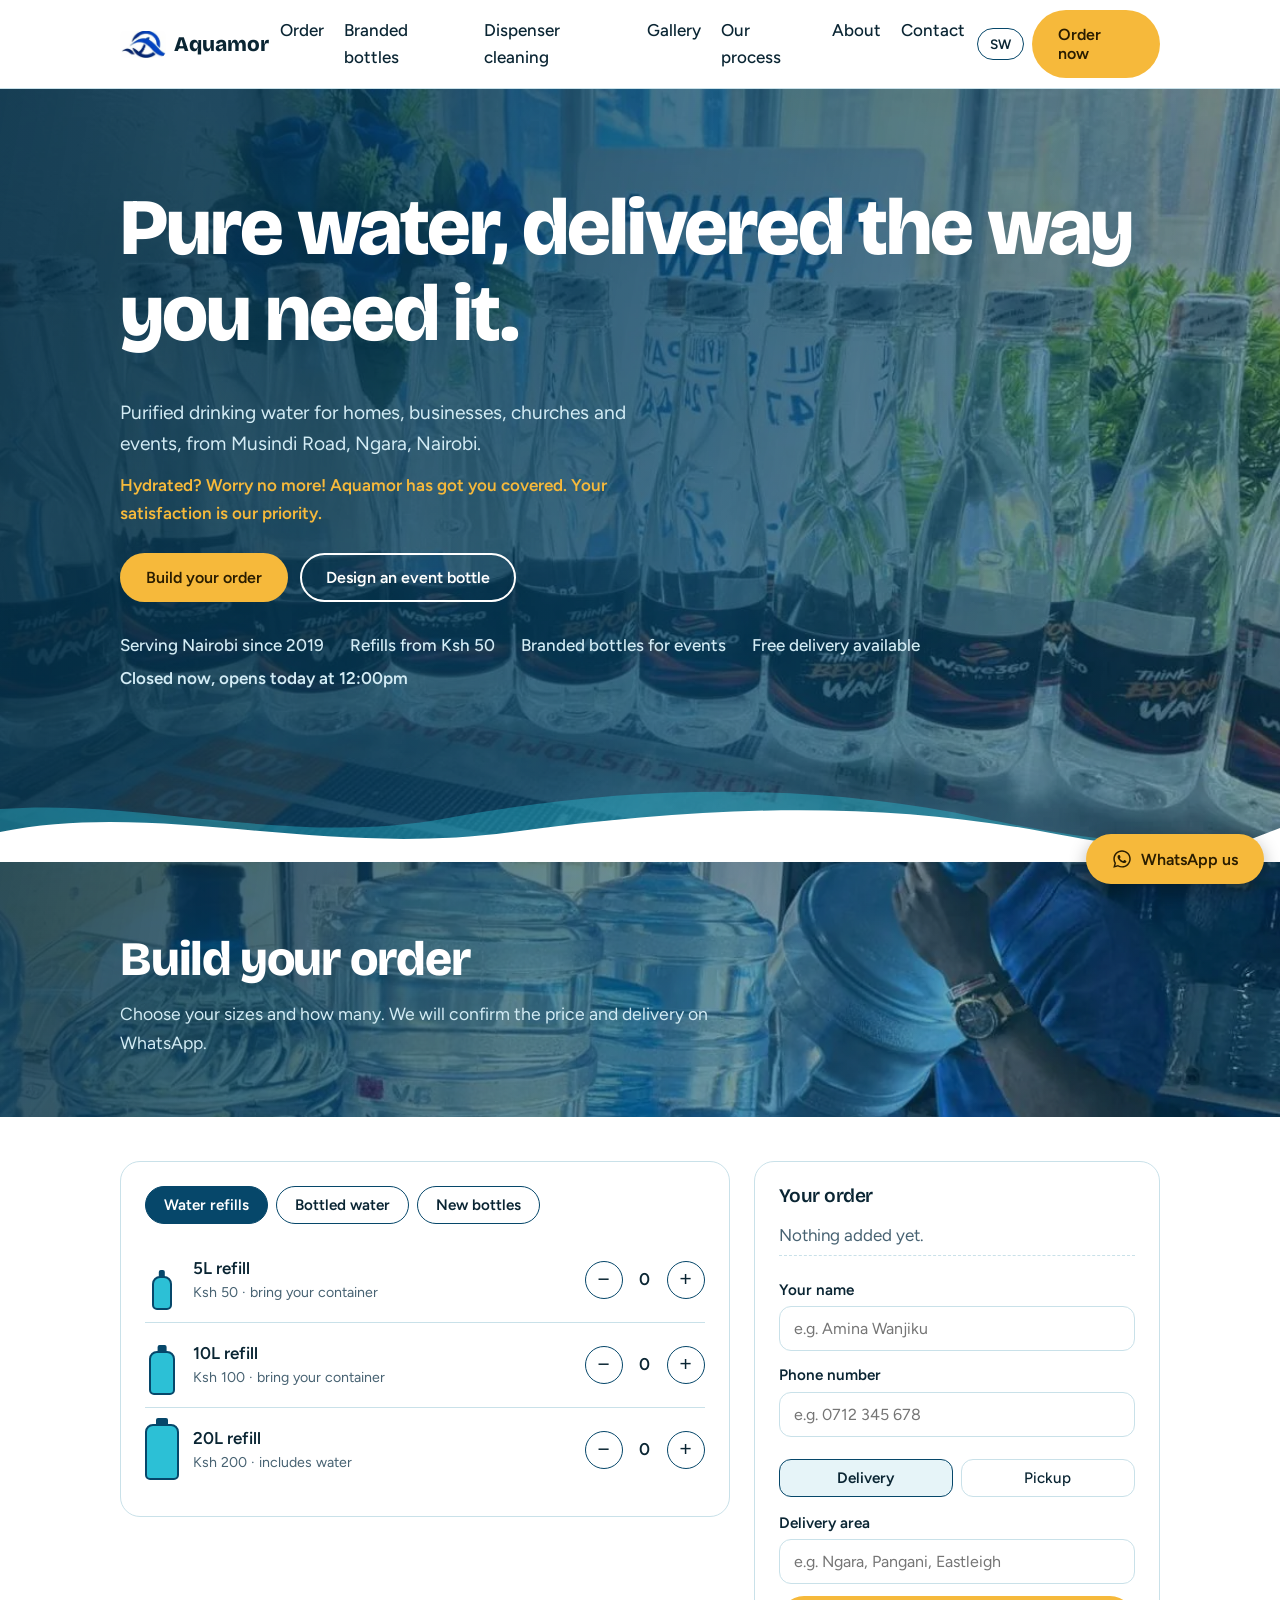
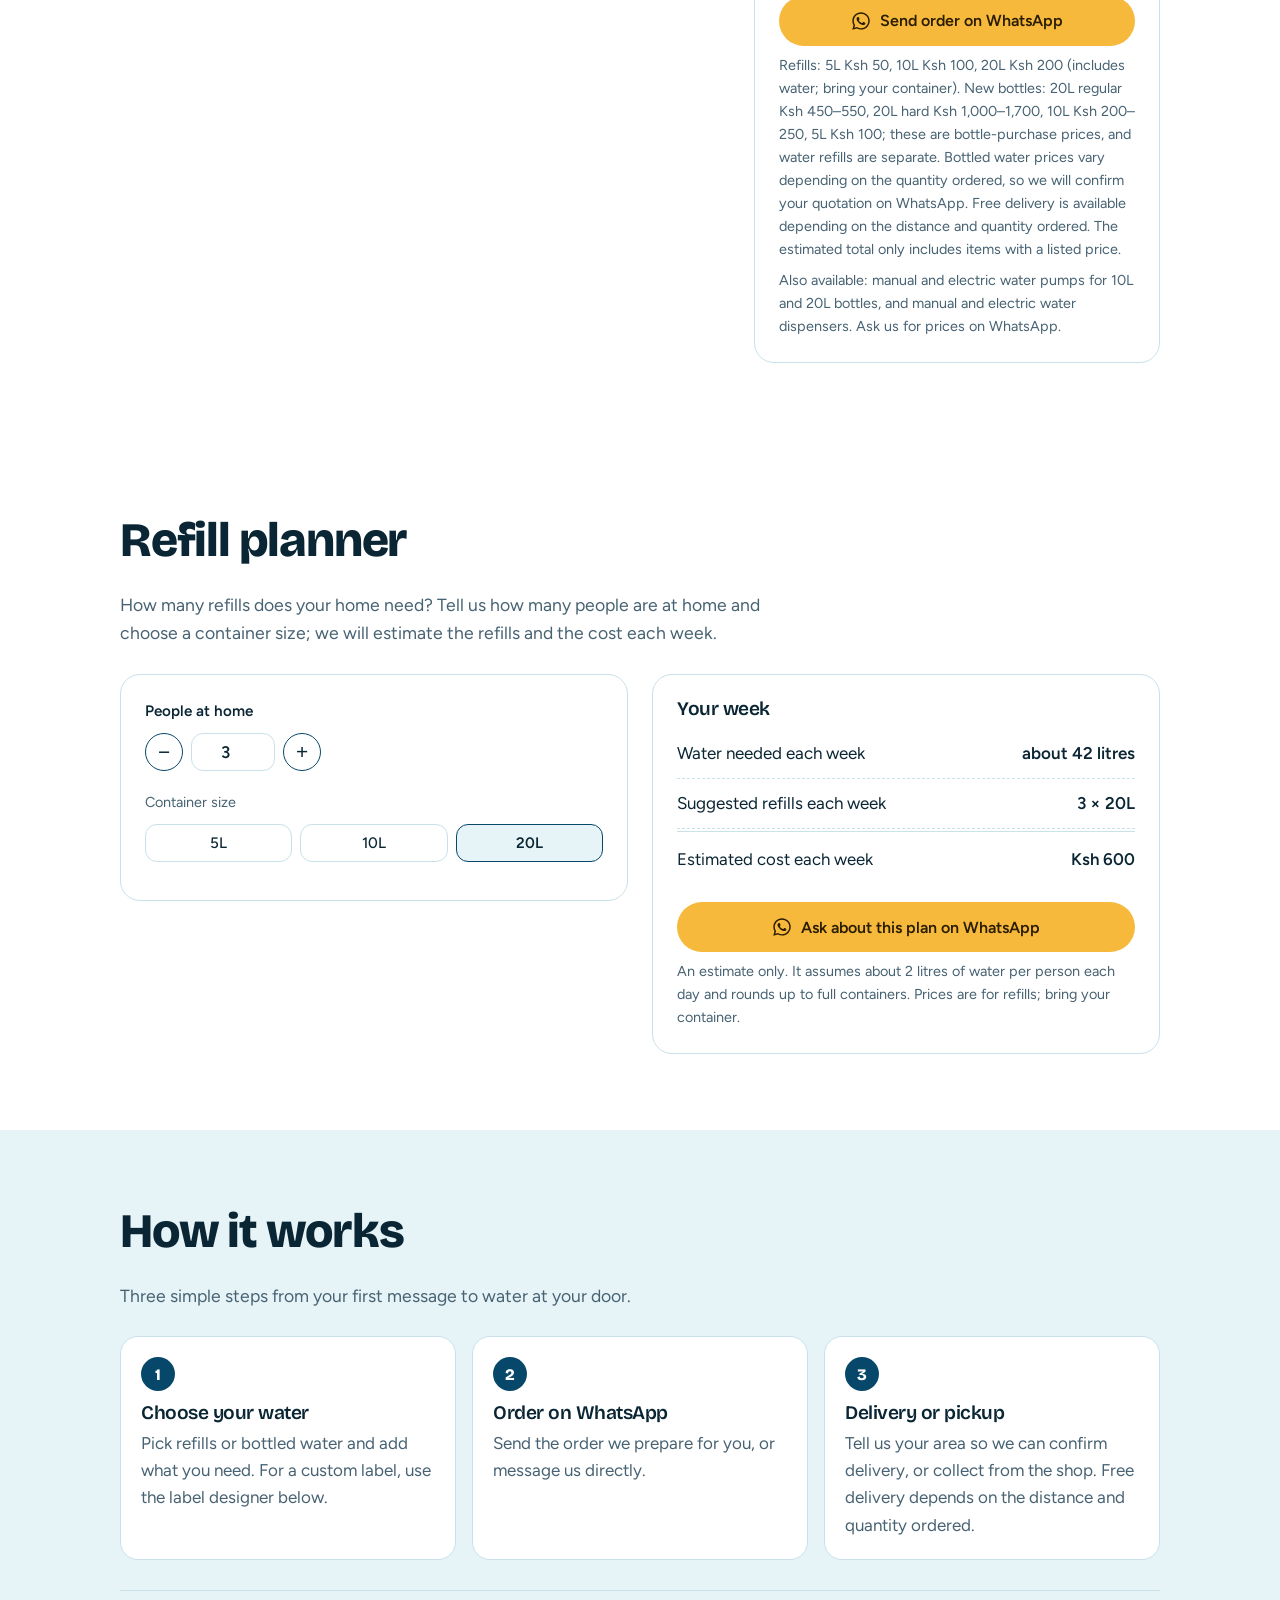
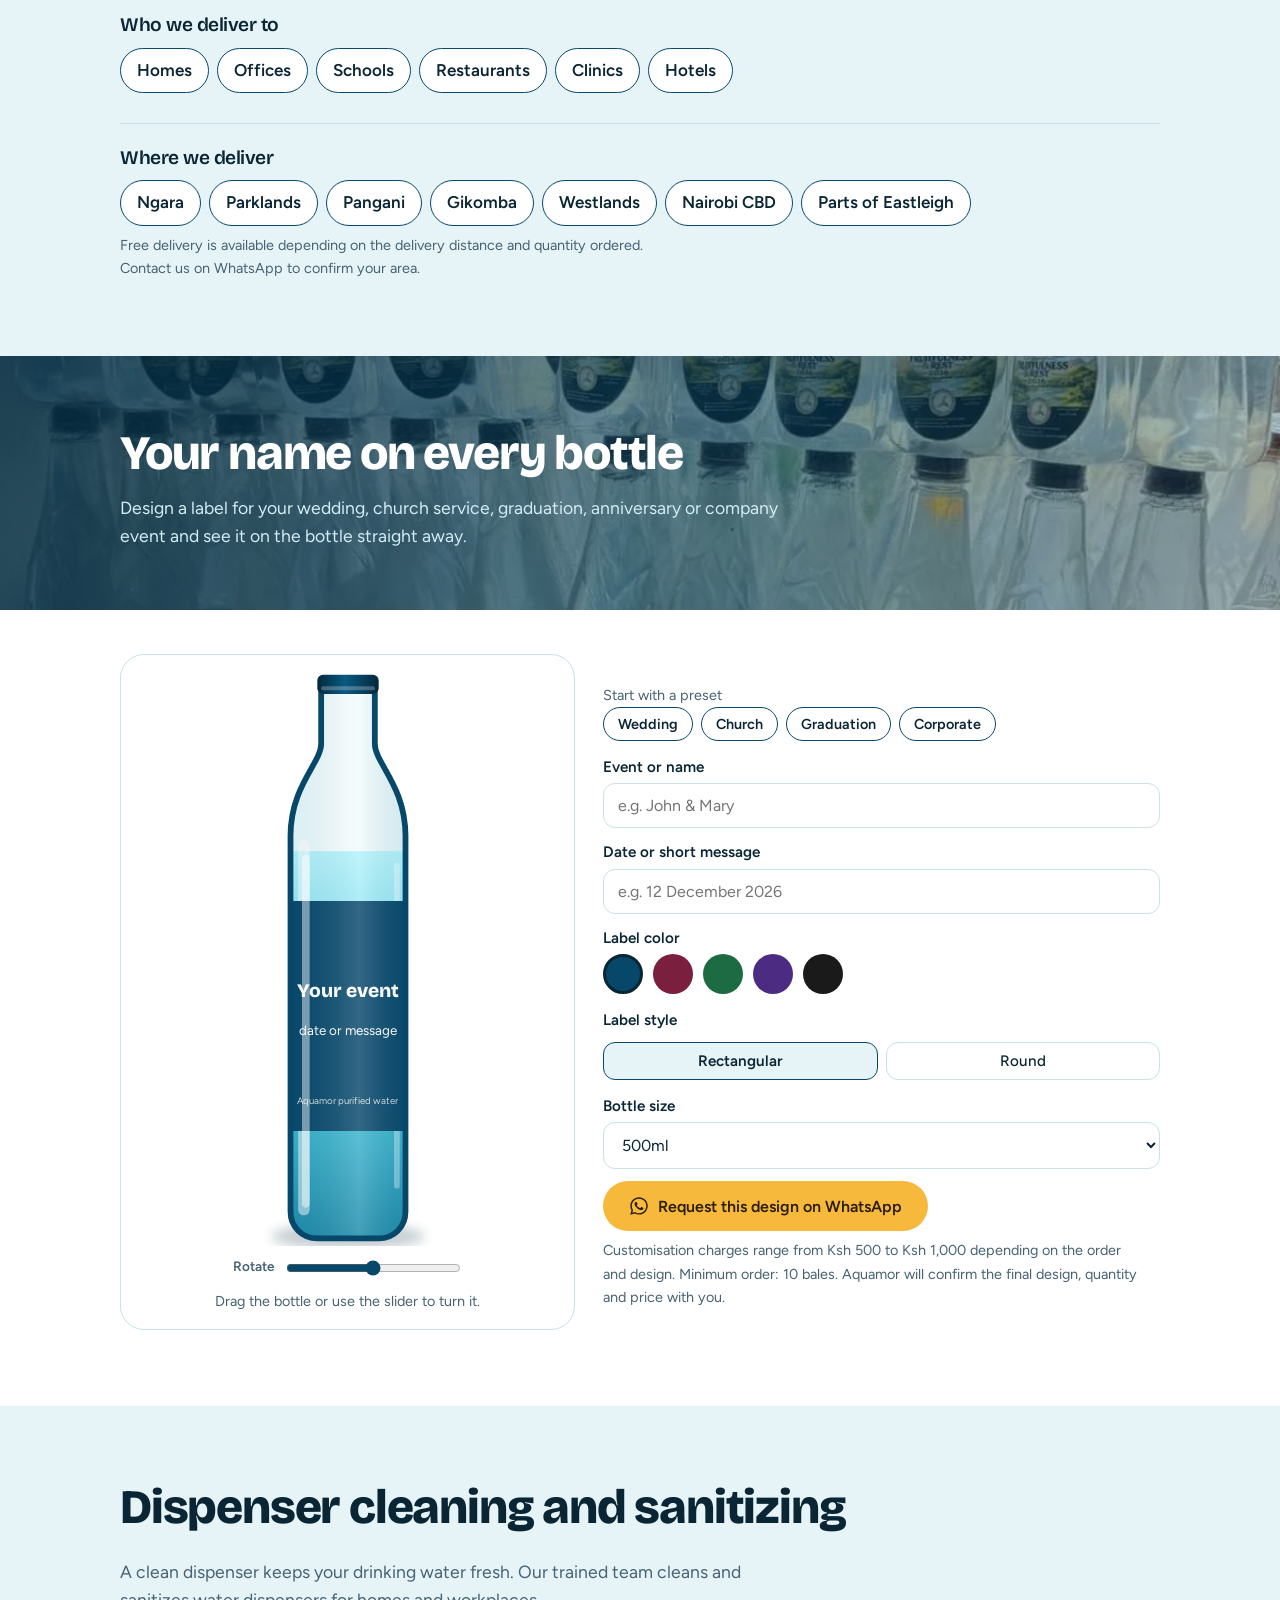
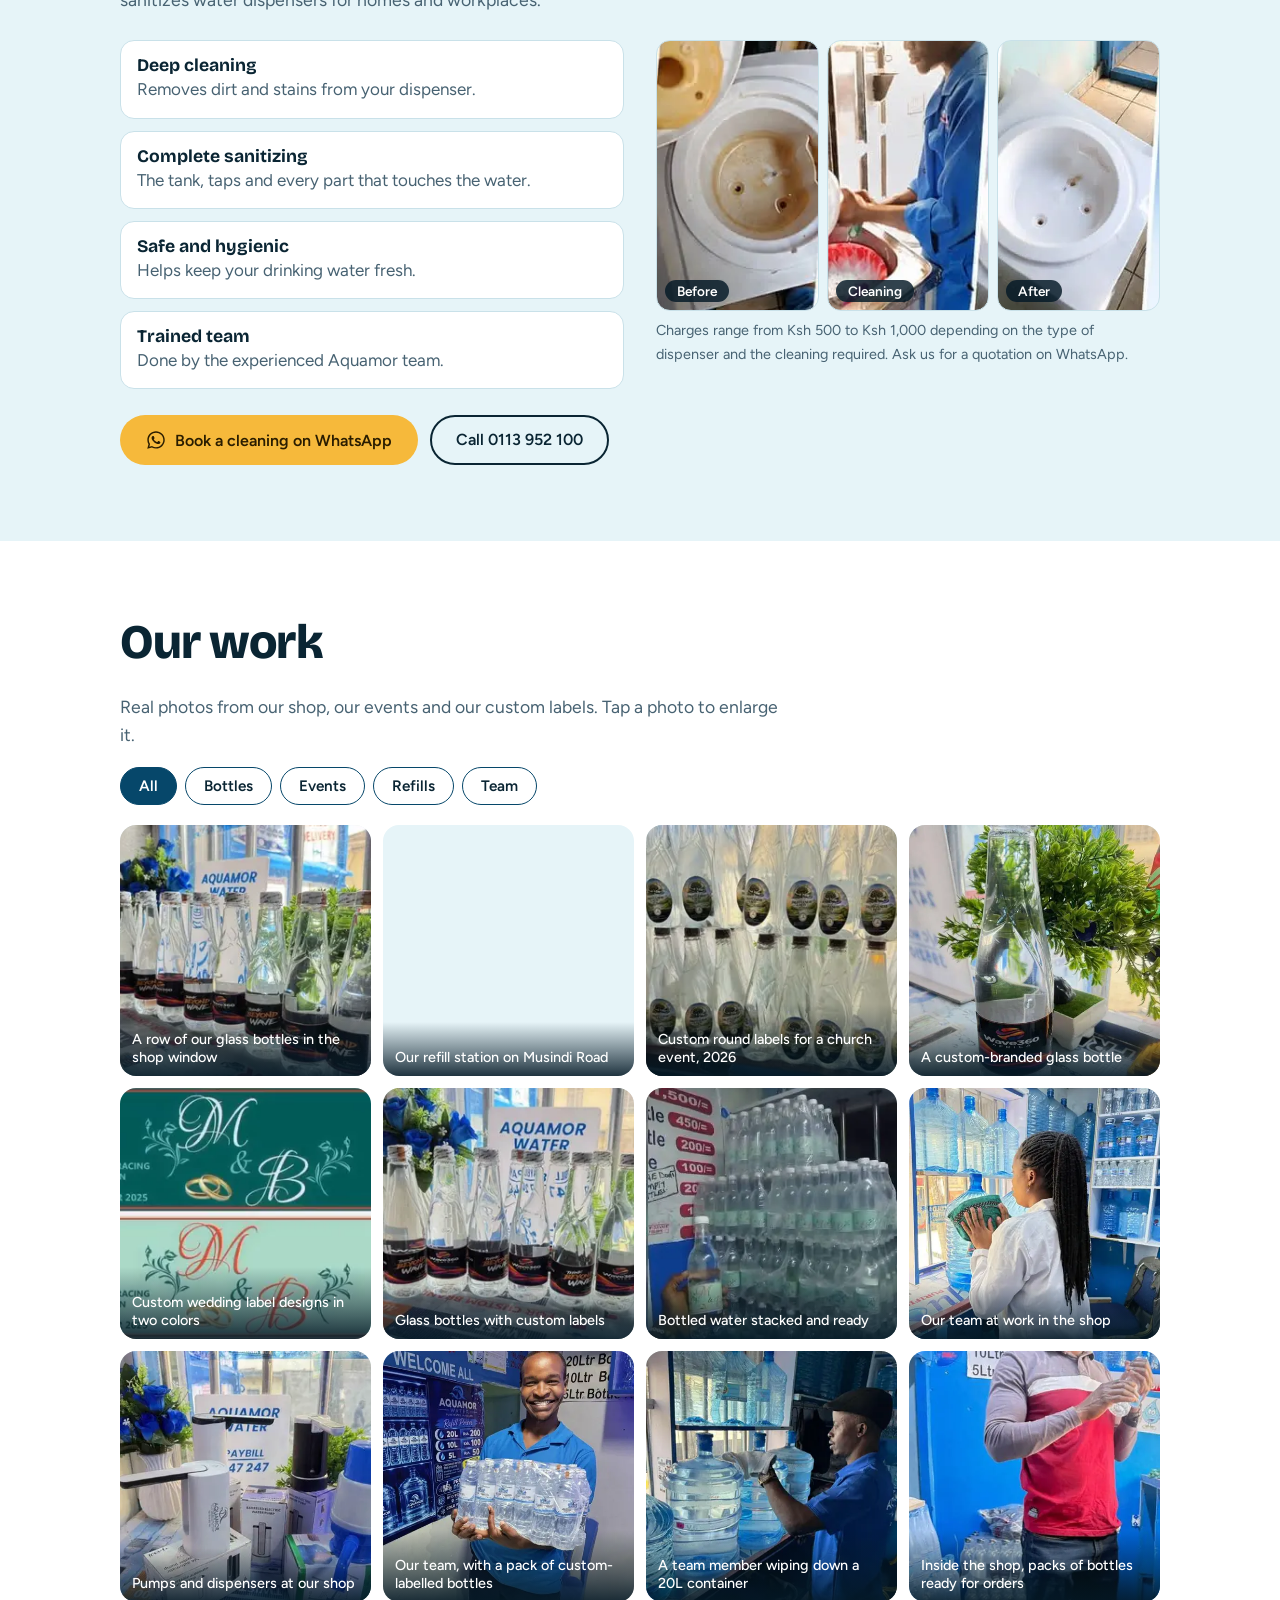
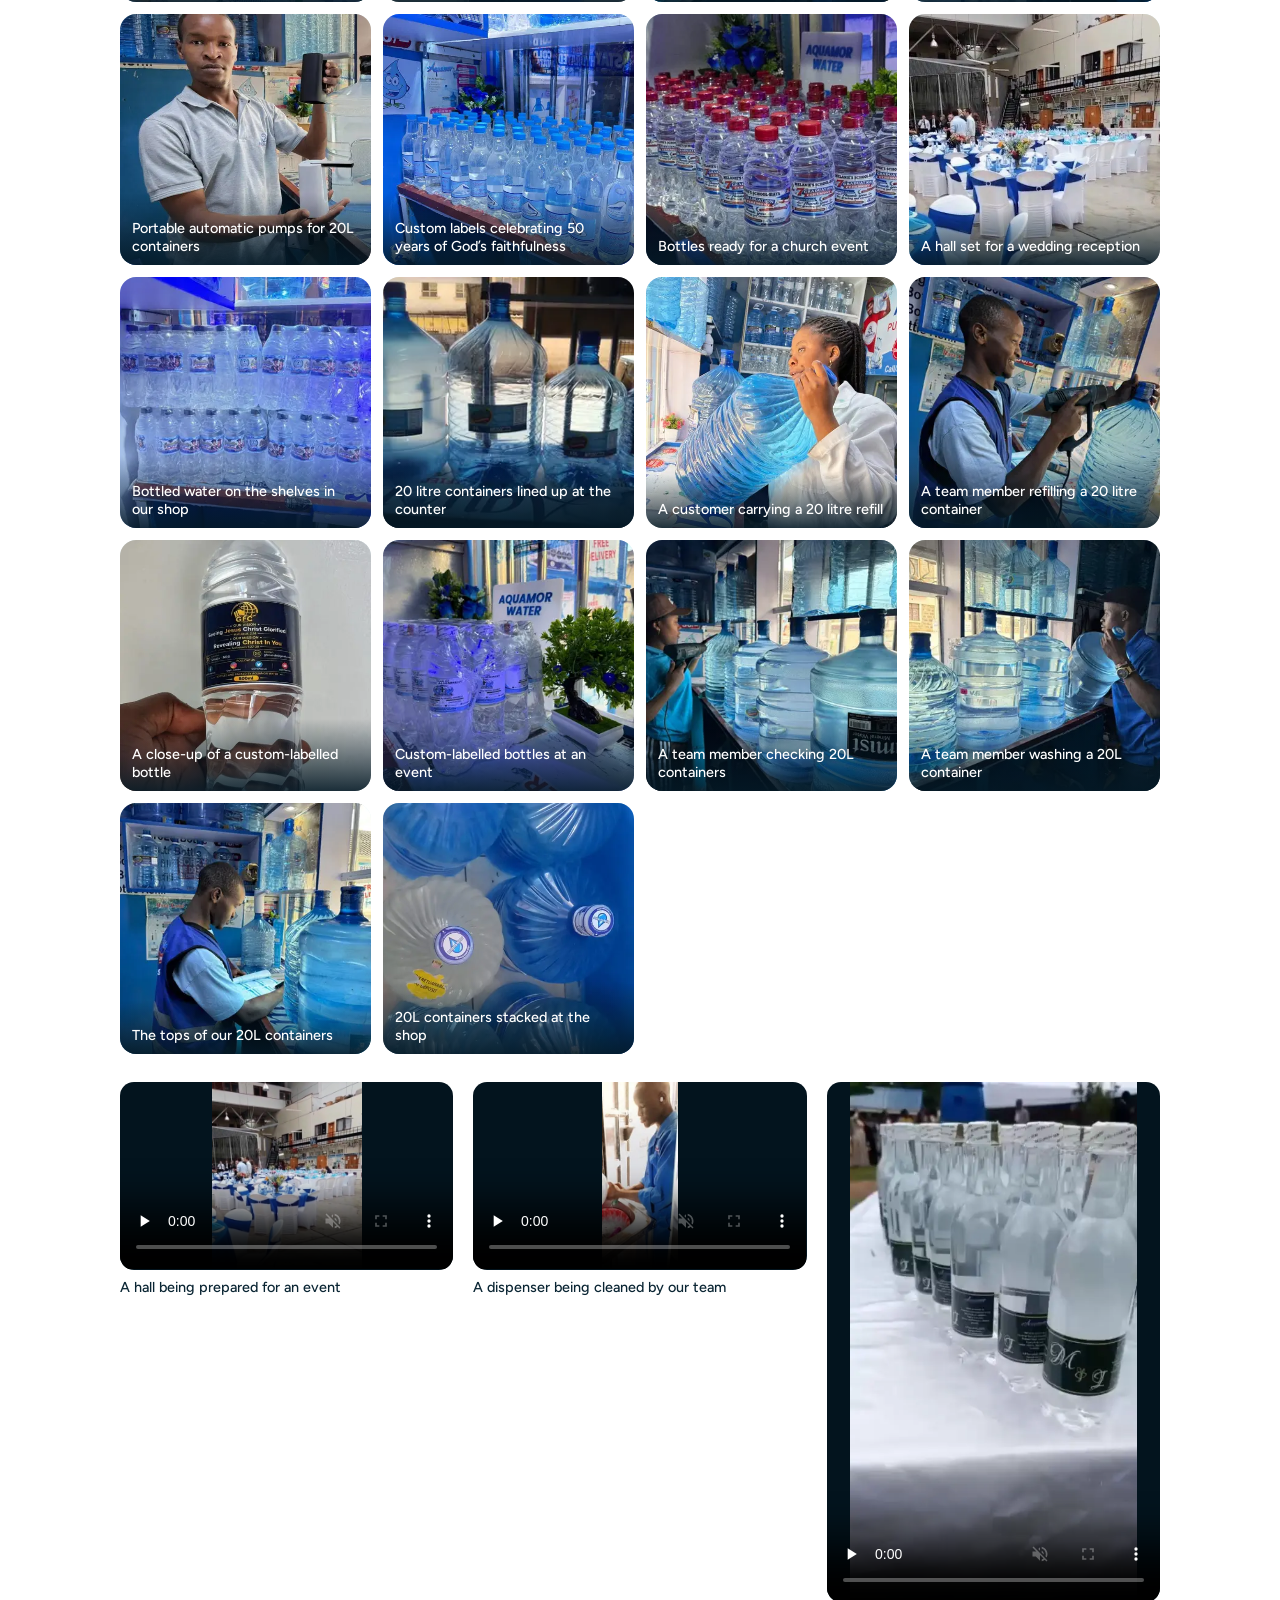
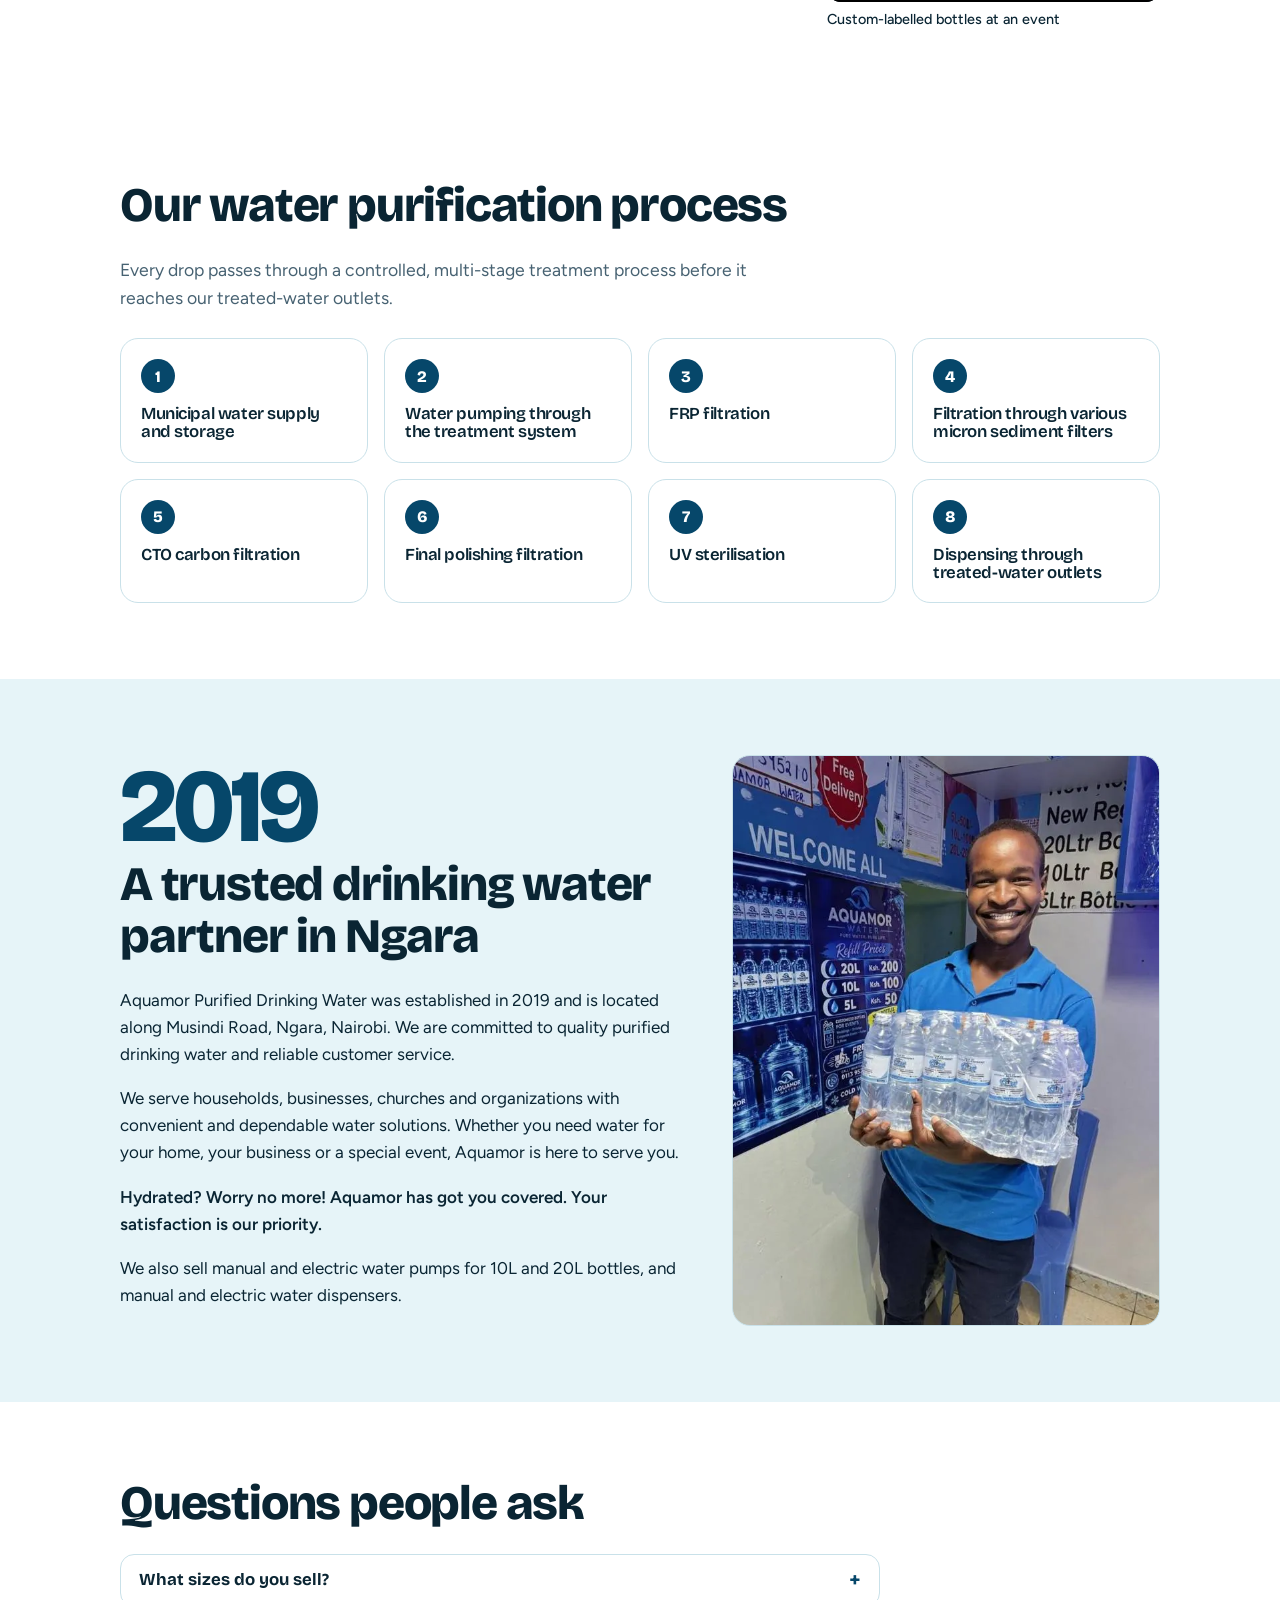
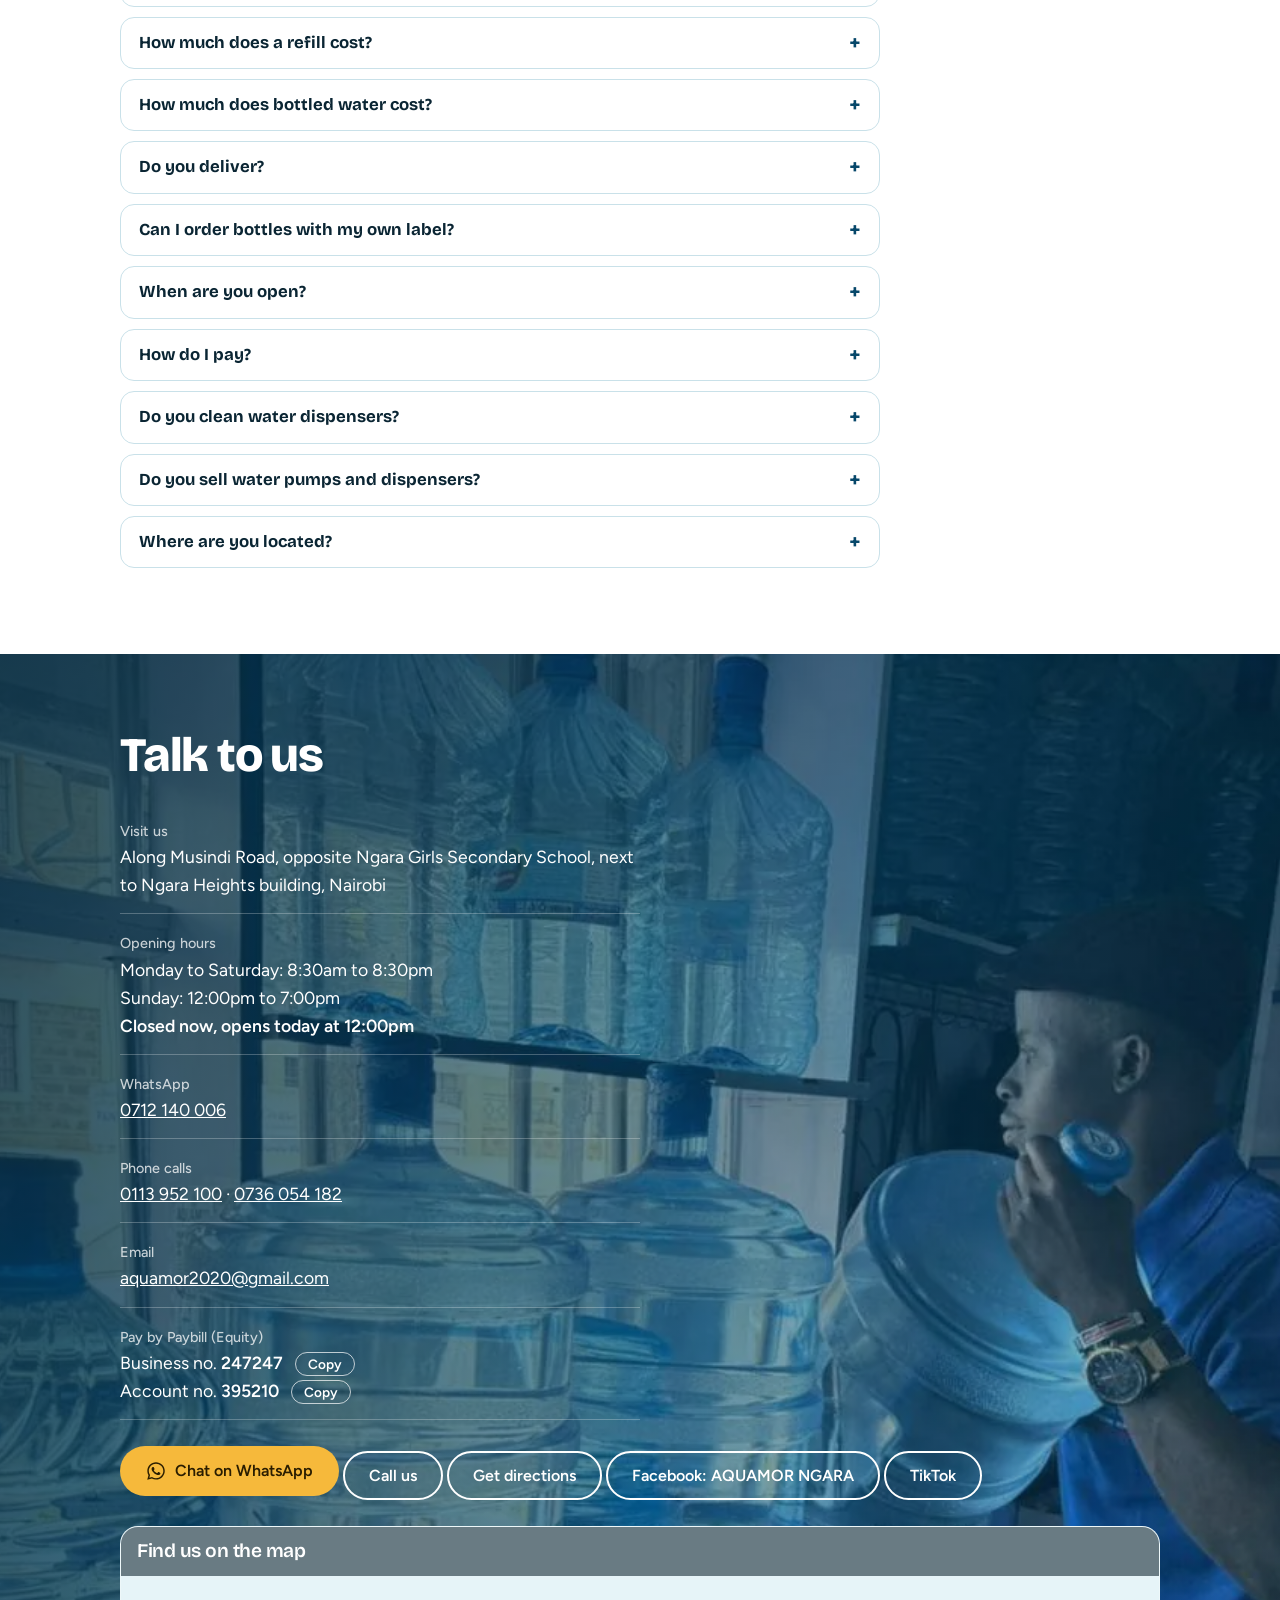
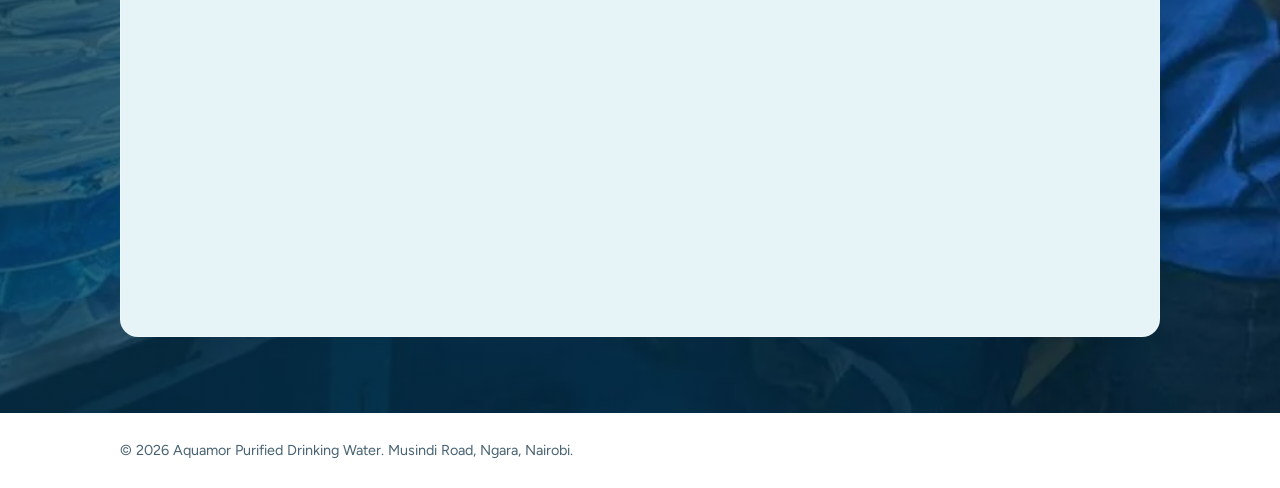
==== commit 39f7bcb1: "chore: refresh static preview from main Publishes the deferred banner-slide loading from web/ so the" ====
--- a/index.html
+++ b/index.html
@@ -200,7 +200,7 @@
 
 <main id="top" tabindex="-1">
 <div class="hero">
-  <div class="bg" aria-hidden="true"><picture class="on"><source type="image/webp" srcset="assets/img/rowClose-480.webp 480w, assets/img/rowClose-800.webp 800w, assets/img/rowClose.webp 1200w" sizes="100vw"><img src="assets/img/rowClose.jpg" srcset="assets/img/rowClose-480.jpg 480w, assets/img/rowClose-800.jpg 800w, assets/img/rowClose.jpg 1200w" sizes="100vw" alt="" width="1200" height="675" loading="eager" fetchpriority="high" decoding="async"></picture><picture><source type="image/webp" srcset="assets/img/refill-480.webp 480w, assets/img/refill-800.webp 800w, assets/img/refill.webp 1200w" sizes="100vw"><img src="assets/img/refill.jpg" srcset="assets/img/refill-480.jpg 480w, assets/img/refill-800.jpg 800w, assets/img/refill.jpg 1200w" sizes="100vw" alt="" width="1200" height="900" loading="lazy" fetchpriority="low" decoding="async"></picture><picture><source type="image/webp" srcset="assets/img/fruit-480.webp 480w, assets/img/fruit-800.webp 800w, assets/img/fruit.webp 1200w" sizes="100vw"><img src="assets/img/fruit.jpg" srcset="assets/img/fruit-480.jpg 480w, assets/img/fruit-800.jpg 800w, assets/img/fruit.jpg 1200w" sizes="100vw" alt="" width="1200" height="675" loading="lazy" fetchpriority="low" decoding="async"></picture><picture><source type="image/webp" srcset="assets/img/shelf-480.webp 480w, assets/img/shelf-800.webp 800w, assets/img/shelf.webp 950w" sizes="100vw"><img src="assets/img/shelf.jpg" srcset="assets/img/shelf-480.jpg 480w, assets/img/shelf-800.jpg 800w, assets/img/shelf.jpg 950w" sizes="100vw" alt="" width="950" height="929" loading="lazy" fetchpriority="low" decoding="async"></picture><picture><source type="image/webp" srcset="assets/img/rowWide-480.webp 480w, assets/img/rowWide-800.webp 800w, assets/img/rowWide.webp 1200w" sizes="100vw"><img src="assets/img/rowWide.jpg" srcset="assets/img/rowWide-480.jpg 480w, assets/img/rowWide-800.jpg 800w, assets/img/rowWide.jpg 1200w" sizes="100vw" alt="" width="1200" height="675" loading="lazy" fetchpriority="low" decoding="async"></picture></div>
+  <div class="bg" aria-hidden="true"><picture class="on"><source type="image/webp" srcset="assets/img/rowClose-480.webp 480w, assets/img/rowClose-800.webp 800w, assets/img/rowClose.webp 1200w" sizes="100vw"><img src="assets/img/rowClose.jpg" srcset="assets/img/rowClose-480.jpg 480w, assets/img/rowClose-800.jpg 800w, assets/img/rowClose.jpg 1200w" sizes="100vw" alt="" width="1200" height="675" loading="eager" fetchpriority="high" decoding="async"></picture><picture><source type="image/webp" data-srcset="assets/img/refill-480.webp 480w, assets/img/refill-800.webp 800w, assets/img/refill.webp 1200w" sizes="100vw"><img data-src="assets/img/refill.jpg" data-srcset="assets/img/refill-480.jpg 480w, assets/img/refill-800.jpg 800w, assets/img/refill.jpg 1200w" sizes="100vw" alt="" width="1200" height="900" loading="lazy" fetchpriority="low" decoding="async"></picture><picture><source type="image/webp" data-srcset="assets/img/fruit-480.webp 480w, assets/img/fruit-800.webp 800w, assets/img/fruit.webp 1200w" sizes="100vw"><img data-src="assets/img/fruit.jpg" data-srcset="assets/img/fruit-480.jpg 480w, assets/img/fruit-800.jpg 800w, assets/img/fruit.jpg 1200w" sizes="100vw" alt="" width="1200" height="675" loading="lazy" fetchpriority="low" decoding="async"></picture><picture><source type="image/webp" data-srcset="assets/img/shelf-480.webp 480w, assets/img/shelf-800.webp 800w, assets/img/shelf.webp 950w" sizes="100vw"><img data-src="assets/img/shelf.jpg" data-srcset="assets/img/shelf-480.jpg 480w, assets/img/shelf-800.jpg 800w, assets/img/shelf.jpg 950w" sizes="100vw" alt="" width="950" height="929" loading="lazy" fetchpriority="low" decoding="async"></picture><picture><source type="image/webp" data-srcset="assets/img/rowWide-480.webp 480w, assets/img/rowWide-800.webp 800w, assets/img/rowWide.webp 1200w" sizes="100vw"><img data-src="assets/img/rowWide.jpg" data-srcset="assets/img/rowWide-480.jpg 480w, assets/img/rowWide-800.jpg 800w, assets/img/rowWide.jpg 1200w" sizes="100vw" alt="" width="1200" height="675" loading="lazy" fetchpriority="low" decoding="async"></picture></div>
   <div class="wrap">
     <div>
       <h1>Pure water, delivered the way you need it.</h1>
@@ -220,7 +220,7 @@
 </div>
 
 <section id="order" class="withband">
-  <div class="band"><div class="bg" aria-hidden="true"><picture class="on"><source type="image/webp" srcset="assets/img/refill-480.webp 480w, assets/img/refill-800.webp 800w, assets/img/refill.webp 1200w" sizes="100vw"><img src="assets/img/refill.jpg" srcset="assets/img/refill-480.jpg 480w, assets/img/refill-800.jpg 800w, assets/img/refill.jpg 1200w" sizes="100vw" alt="" width="1200" height="900" loading="lazy" fetchpriority="low" decoding="async"></picture><picture><source type="image/webp" srcset="assets/img/clean-480.webp 480w, assets/img/clean-800.webp 800w, assets/img/clean.webp 1200w" sizes="100vw"><img src="assets/img/clean.jpg" srcset="assets/img/clean-480.jpg 480w, assets/img/clean-800.jpg 800w, assets/img/clean.jpg 1200w" sizes="100vw" alt="" width="1200" height="900" loading="lazy" fetchpriority="low" decoding="async"></picture><picture><source type="image/webp" srcset="assets/img/work-480.webp 480w, assets/img/work.webp 560w" sizes="100vw"><img src="assets/img/work.jpg" srcset="assets/img/work-480.jpg 480w, assets/img/work.jpg 560w" sizes="100vw" alt="" width="560" height="747" loading="lazy" fetchpriority="low" decoding="async"></picture><picture><source type="image/webp" srcset="assets/img/pumps-480.webp 480w, assets/img/pumps.webp 800w" sizes="100vw"><img src="assets/img/pumps.jpg" srcset="assets/img/pumps-480.jpg 480w, assets/img/pumps.jpg 800w" sizes="100vw" alt="" width="800" height="600" loading="lazy" fetchpriority="low" decoding="async"></picture></div>
+  <div class="band"><div class="bg" aria-hidden="true"><picture class="on"><source type="image/webp" srcset="assets/img/refill-480.webp 480w, assets/img/refill-800.webp 800w, assets/img/refill.webp 1200w" sizes="100vw"><img src="assets/img/refill.jpg" srcset="assets/img/refill-480.jpg 480w, assets/img/refill-800.jpg 800w, assets/img/refill.jpg 1200w" sizes="100vw" alt="" width="1200" height="900" loading="lazy" fetchpriority="low" decoding="async"></picture><picture><source type="image/webp" data-srcset="assets/img/clean-480.webp 480w, assets/img/clean-800.webp 800w, assets/img/clean.webp 1200w" sizes="100vw"><img data-src="assets/img/clean.jpg" data-srcset="assets/img/clean-480.jpg 480w, assets/img/clean-800.jpg 800w, assets/img/clean.jpg 1200w" sizes="100vw" alt="" width="1200" height="900" loading="lazy" fetchpriority="low" decoding="async"></picture><picture><source type="image/webp" data-srcset="assets/img/work-480.webp 480w, assets/img/work.webp 560w" sizes="100vw"><img data-src="assets/img/work.jpg" data-srcset="assets/img/work-480.jpg 480w, assets/img/work.jpg 560w" sizes="100vw" alt="" width="560" height="747" loading="lazy" fetchpriority="low" decoding="async"></picture><picture><source type="image/webp" data-srcset="assets/img/pumps-480.webp 480w, assets/img/pumps.webp 800w" sizes="100vw"><img data-src="assets/img/pumps.jpg" data-srcset="assets/img/pumps-480.jpg 480w, assets/img/pumps.jpg 800w" sizes="100vw" alt="" width="800" height="600" loading="lazy" fetchpriority="low" decoding="async"></picture></div>
     <div class="wrap"><h2>Build your order</h2><p class="lead">Choose your sizes and how many. We will confirm the price and delivery on WhatsApp.</p></div></div>
   <div class="wrap bandbody">
     <div class="build">
@@ -342,7 +342,7 @@
 </section>
 
 <section id="design" class="designer withband">
-  <div class="band"><div class="bg" aria-hidden="true"><picture class="on"><source type="image/webp" srcset="assets/img/fruit-480.webp 480w, assets/img/fruit-800.webp 800w, assets/img/fruit.webp 1200w" sizes="100vw"><img src="assets/img/fruit.jpg" srcset="assets/img/fruit-480.jpg 480w, assets/img/fruit-800.jpg 800w, assets/img/fruit.jpg 1200w" sizes="100vw" alt="" width="1200" height="675" loading="lazy" fetchpriority="low" decoding="async"></picture><picture><source type="image/webp" srcset="assets/img/shelf-480.webp 480w, assets/img/shelf-800.webp 800w, assets/img/shelf.webp 950w" sizes="100vw"><img src="assets/img/shelf.jpg" srcset="assets/img/shelf-480.jpg 480w, assets/img/shelf-800.jpg 800w, assets/img/shelf.jpg 950w" sizes="100vw" alt="" width="950" height="929" loading="lazy" fetchpriority="low" decoding="async"></picture><picture><source type="image/webp" srcset="assets/img/wedding-480.webp 480w, assets/img/wedding.webp 716w" sizes="100vw"><img src="assets/img/wedding.jpg" srcset="assets/img/wedding-480.jpg 480w, assets/img/wedding.jpg 716w" sizes="100vw" alt="" width="716" height="480" loading="lazy" fetchpriority="low" decoding="async"></picture><picture><source type="image/webp" srcset="assets/img/rowClose-480.webp 480w, assets/img/rowClose-800.webp 800w, assets/img/rowClose.webp 1200w" sizes="100vw"><img src="assets/img/rowClose.jpg" srcset="assets/img/rowClose-480.jpg 480w, assets/img/rowClose-800.jpg 800w, assets/img/rowClose.jpg 1200w" sizes="100vw" alt="" width="1200" height="675" loading="lazy" fetchpriority="low" decoding="async"></picture></div>
+  <div class="band"><div class="bg" aria-hidden="true"><picture class="on"><source type="image/webp" srcset="assets/img/fruit-480.webp 480w, assets/img/fruit-800.webp 800w, assets/img/fruit.webp 1200w" sizes="100vw"><img src="assets/img/fruit.jpg" srcset="assets/img/fruit-480.jpg 480w, assets/img/fruit-800.jpg 800w, assets/img/fruit.jpg 1200w" sizes="100vw" alt="" width="1200" height="675" loading="lazy" fetchpriority="low" decoding="async"></picture><picture><source type="image/webp" data-srcset="assets/img/shelf-480.webp 480w, assets/img/shelf-800.webp 800w, assets/img/shelf.webp 950w" sizes="100vw"><img data-src="assets/img/shelf.jpg" data-srcset="assets/img/shelf-480.jpg 480w, assets/img/shelf-800.jpg 800w, assets/img/shelf.jpg 950w" sizes="100vw" alt="" width="950" height="929" loading="lazy" fetchpriority="low" decoding="async"></picture><picture><source type="image/webp" data-srcset="assets/img/wedding-480.webp 480w, assets/img/wedding.webp 716w" sizes="100vw"><img data-src="assets/img/wedding.jpg" data-srcset="assets/img/wedding-480.jpg 480w, assets/img/wedding.jpg 716w" sizes="100vw" alt="" width="716" height="480" loading="lazy" fetchpriority="low" decoding="async"></picture><picture><source type="image/webp" data-srcset="assets/img/rowClose-480.webp 480w, assets/img/rowClose-800.webp 800w, assets/img/rowClose.webp 1200w" sizes="100vw"><img data-src="assets/img/rowClose.jpg" data-srcset="assets/img/rowClose-480.jpg 480w, assets/img/rowClose-800.jpg 800w, assets/img/rowClose.jpg 1200w" sizes="100vw" alt="" width="1200" height="675" loading="lazy" fetchpriority="low" decoding="async"></picture></div>
     <div class="wrap"><h2>Your name on every bottle</h2><p class="lead">Design a label for your wedding, church service, graduation, anniversary or company event and see it on the bottle straight away.</p></div></div>
   <div class="wrap dgrid">
     <div class="stage">
@@ -669,7 +669,7 @@
 </section>
 
 <section id="contact" class="contact">
-  <div class="bg" aria-hidden="true"><picture class="on"><source type="image/webp" srcset="assets/img/refill-480.webp 480w, assets/img/refill-800.webp 800w, assets/img/refill.webp 1200w" sizes="100vw"><img src="assets/img/refill.jpg" srcset="assets/img/refill-480.jpg 480w, assets/img/refill-800.jpg 800w, assets/img/refill.jpg 1200w" sizes="100vw" alt="" width="1200" height="900" loading="lazy" fetchpriority="low" decoding="async"></picture><picture><source type="image/webp" srcset="assets/img/pumps-480.webp 480w, assets/img/pumps.webp 800w" sizes="100vw"><img src="assets/img/pumps.jpg" srcset="assets/img/pumps-480.jpg 480w, assets/img/pumps.jpg 800w" sizes="100vw" alt="" width="800" height="600" loading="lazy" fetchpriority="low" decoding="async"></picture><picture><source type="image/webp" srcset="assets/img/rowWide-480.webp 480w, assets/img/rowWide-800.webp 800w, assets/img/rowWide.webp 1200w" sizes="100vw"><img src="assets/img/rowWide.jpg" srcset="assets/img/rowWide-480.jpg 480w, assets/img/rowWide-800.jpg 800w, assets/img/rowWide.jpg 1200w" sizes="100vw" alt="" width="1200" height="675" loading="lazy" fetchpriority="low" decoding="async"></picture></div>
+  <div class="bg" aria-hidden="true"><picture class="on"><source type="image/webp" srcset="assets/img/refill-480.webp 480w, assets/img/refill-800.webp 800w, assets/img/refill.webp 1200w" sizes="100vw"><img src="assets/img/refill.jpg" srcset="assets/img/refill-480.jpg 480w, assets/img/refill-800.jpg 800w, assets/img/refill.jpg 1200w" sizes="100vw" alt="" width="1200" height="900" loading="lazy" fetchpriority="low" decoding="async"></picture><picture><source type="image/webp" data-srcset="assets/img/pumps-480.webp 480w, assets/img/pumps.webp 800w" sizes="100vw"><img data-src="assets/img/pumps.jpg" data-srcset="assets/img/pumps-480.jpg 480w, assets/img/pumps.jpg 800w" sizes="100vw" alt="" width="800" height="600" loading="lazy" fetchpriority="low" decoding="async"></picture><picture><source type="image/webp" data-srcset="assets/img/rowWide-480.webp 480w, assets/img/rowWide-800.webp 800w, assets/img/rowWide.webp 1200w" sizes="100vw"><img data-src="assets/img/rowWide.jpg" data-srcset="assets/img/rowWide-480.jpg 480w, assets/img/rowWide-800.jpg 800w, assets/img/rowWide.jpg 1200w" sizes="100vw" alt="" width="1200" height="675" loading="lazy" fetchpriority="low" decoding="async"></picture></div>
   <div class="wrap">
     <h2>Talk to us</h2>
     <div class="box">
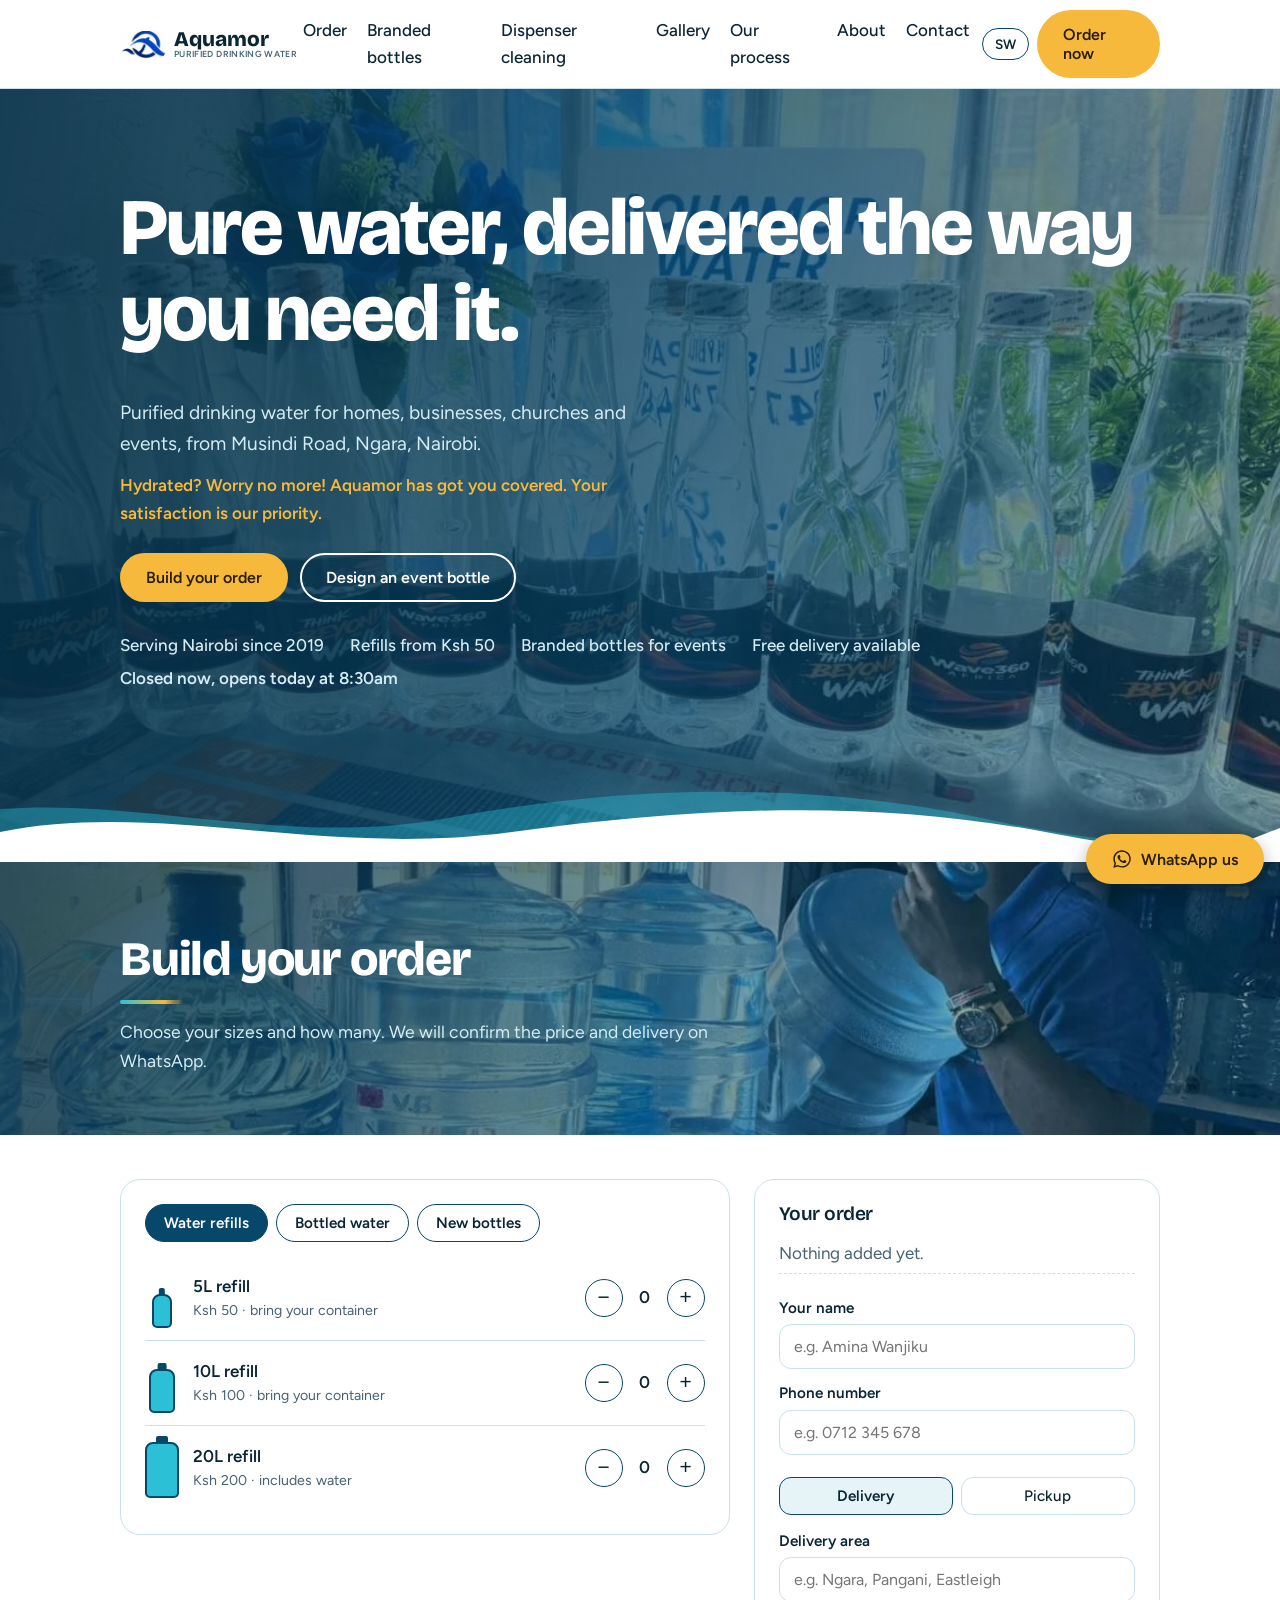
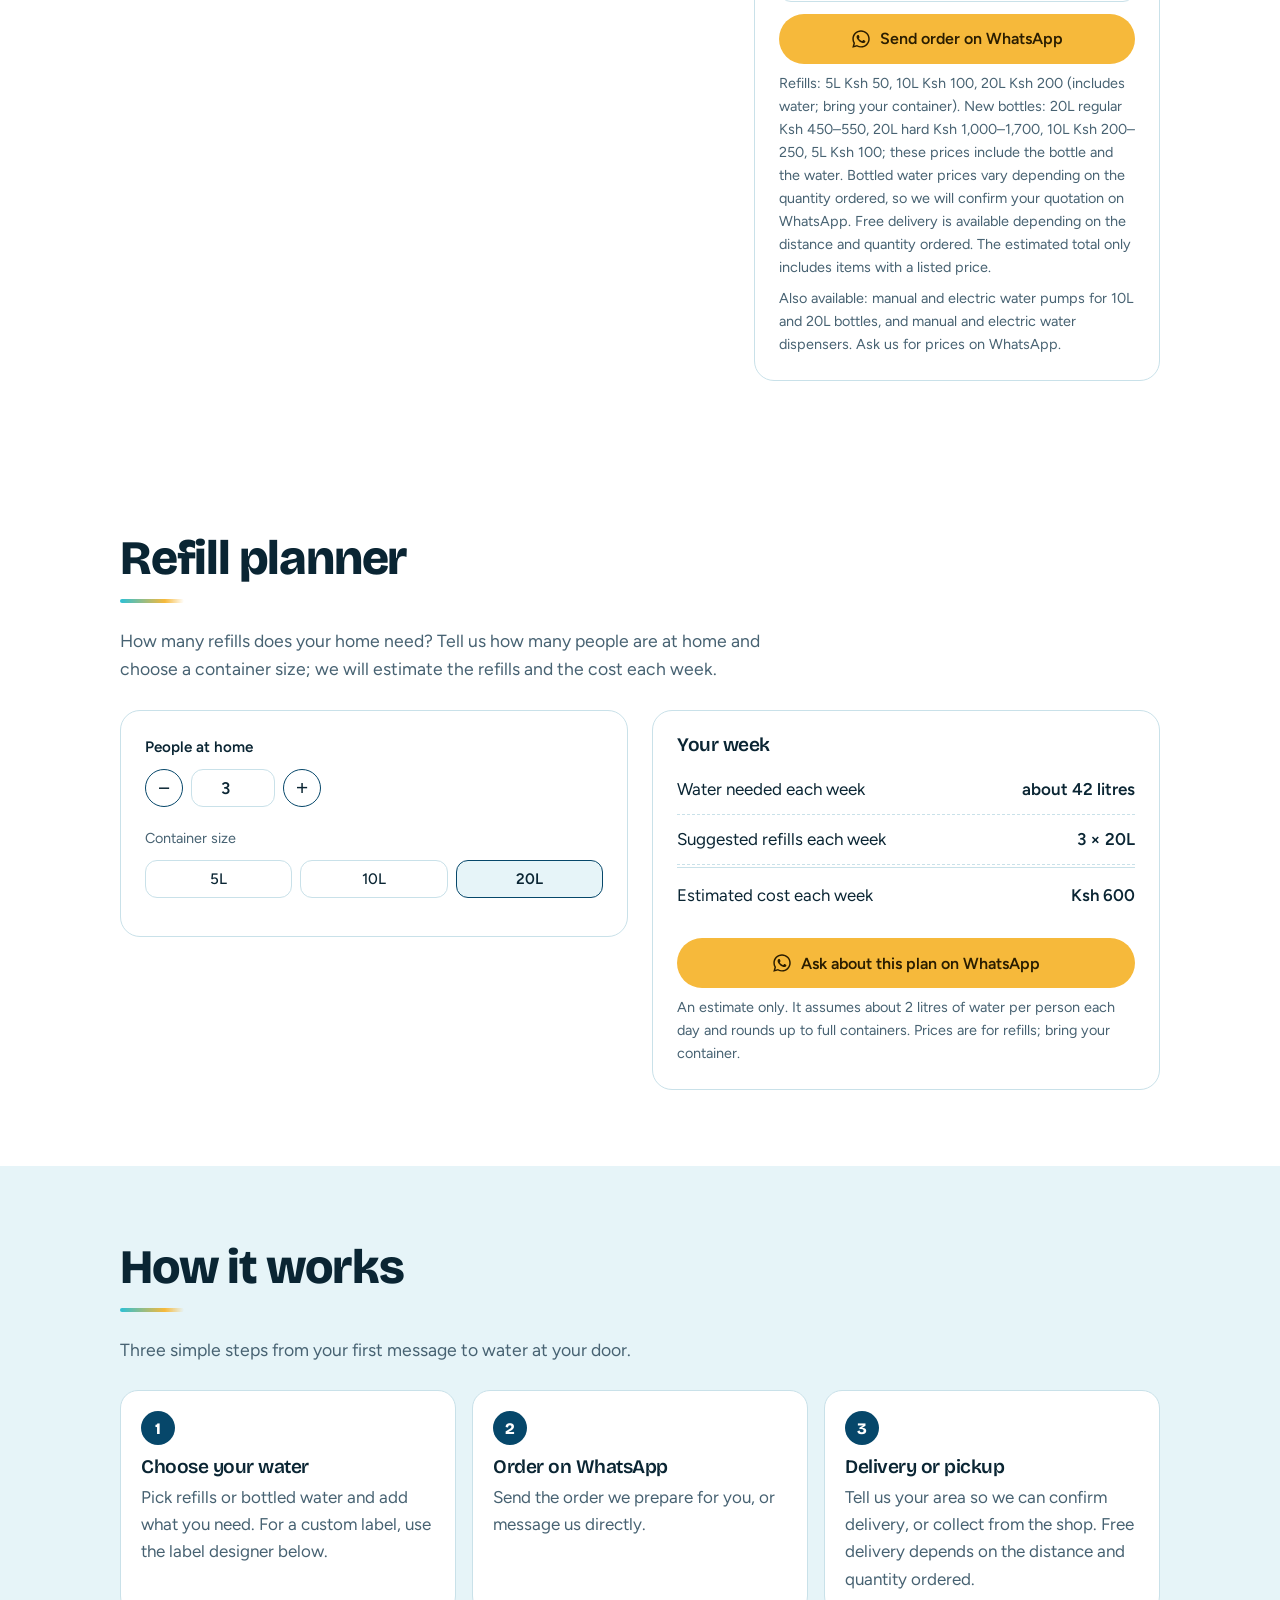
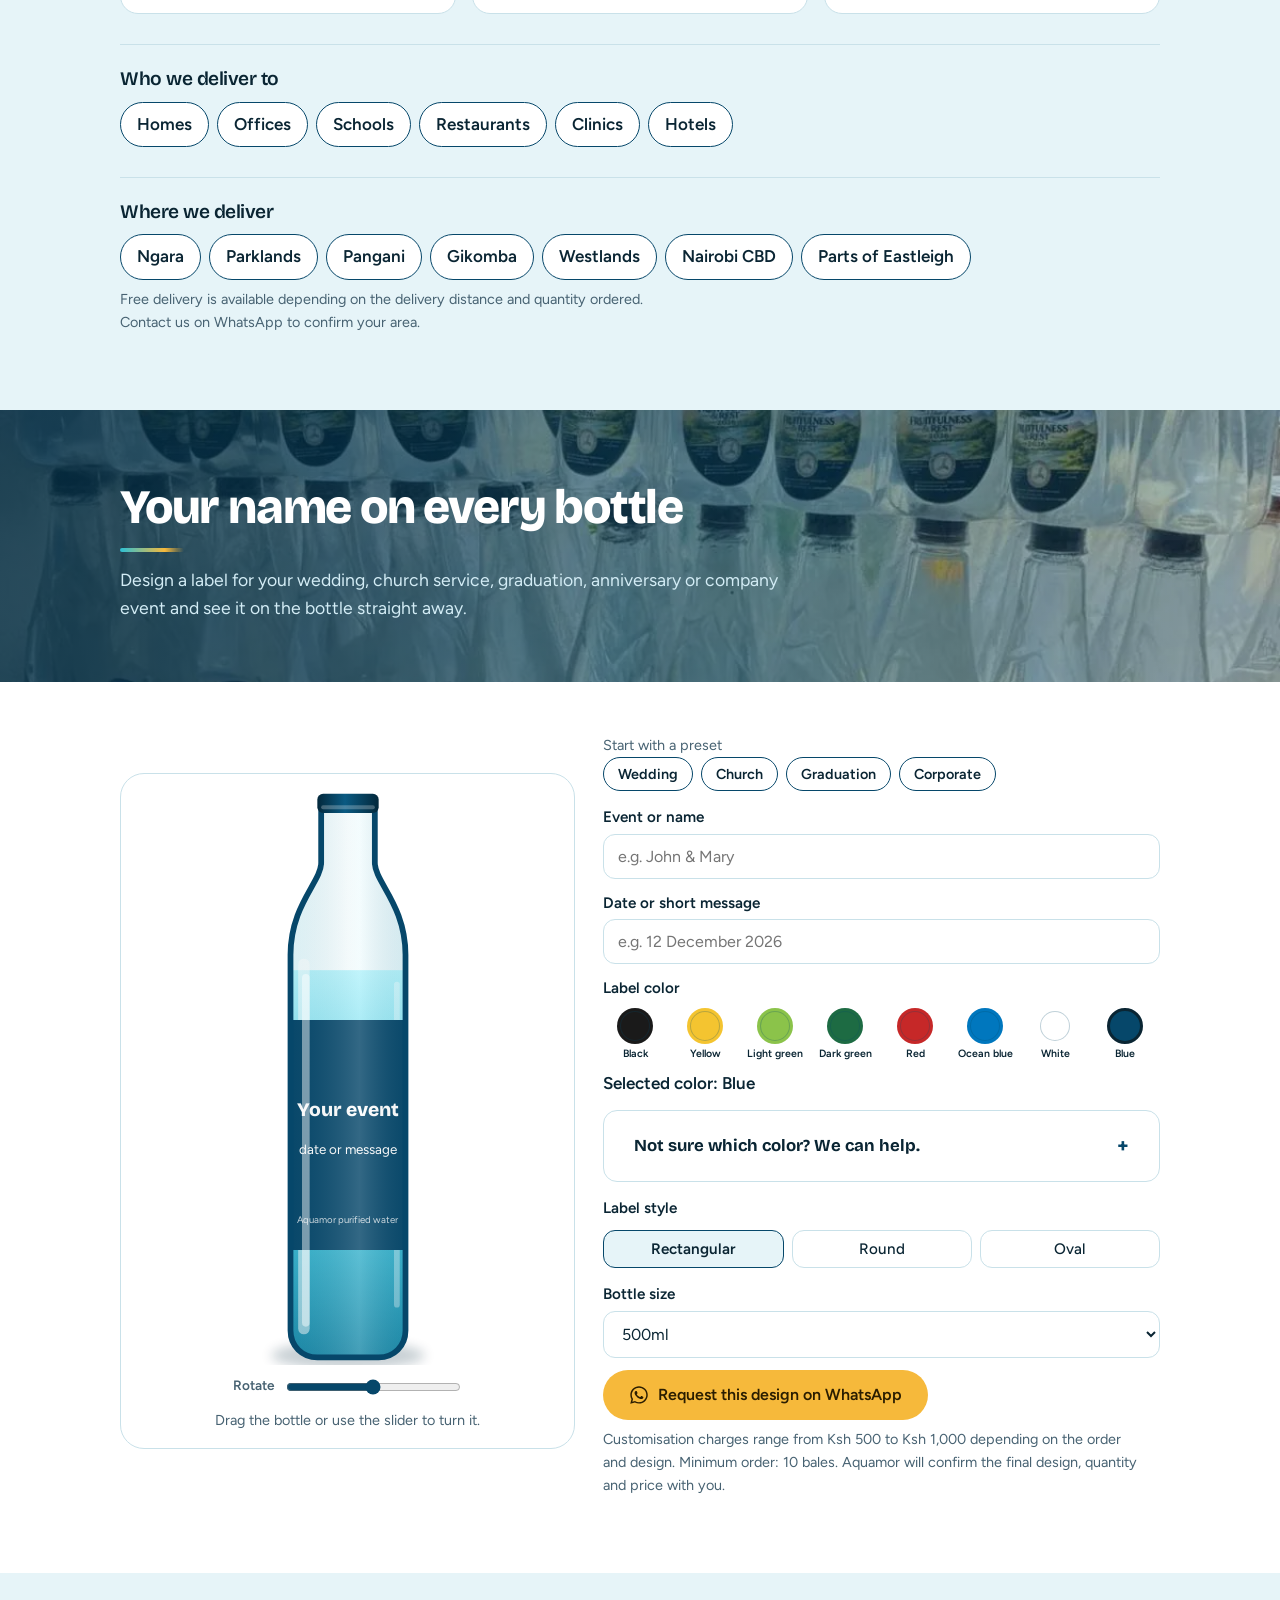
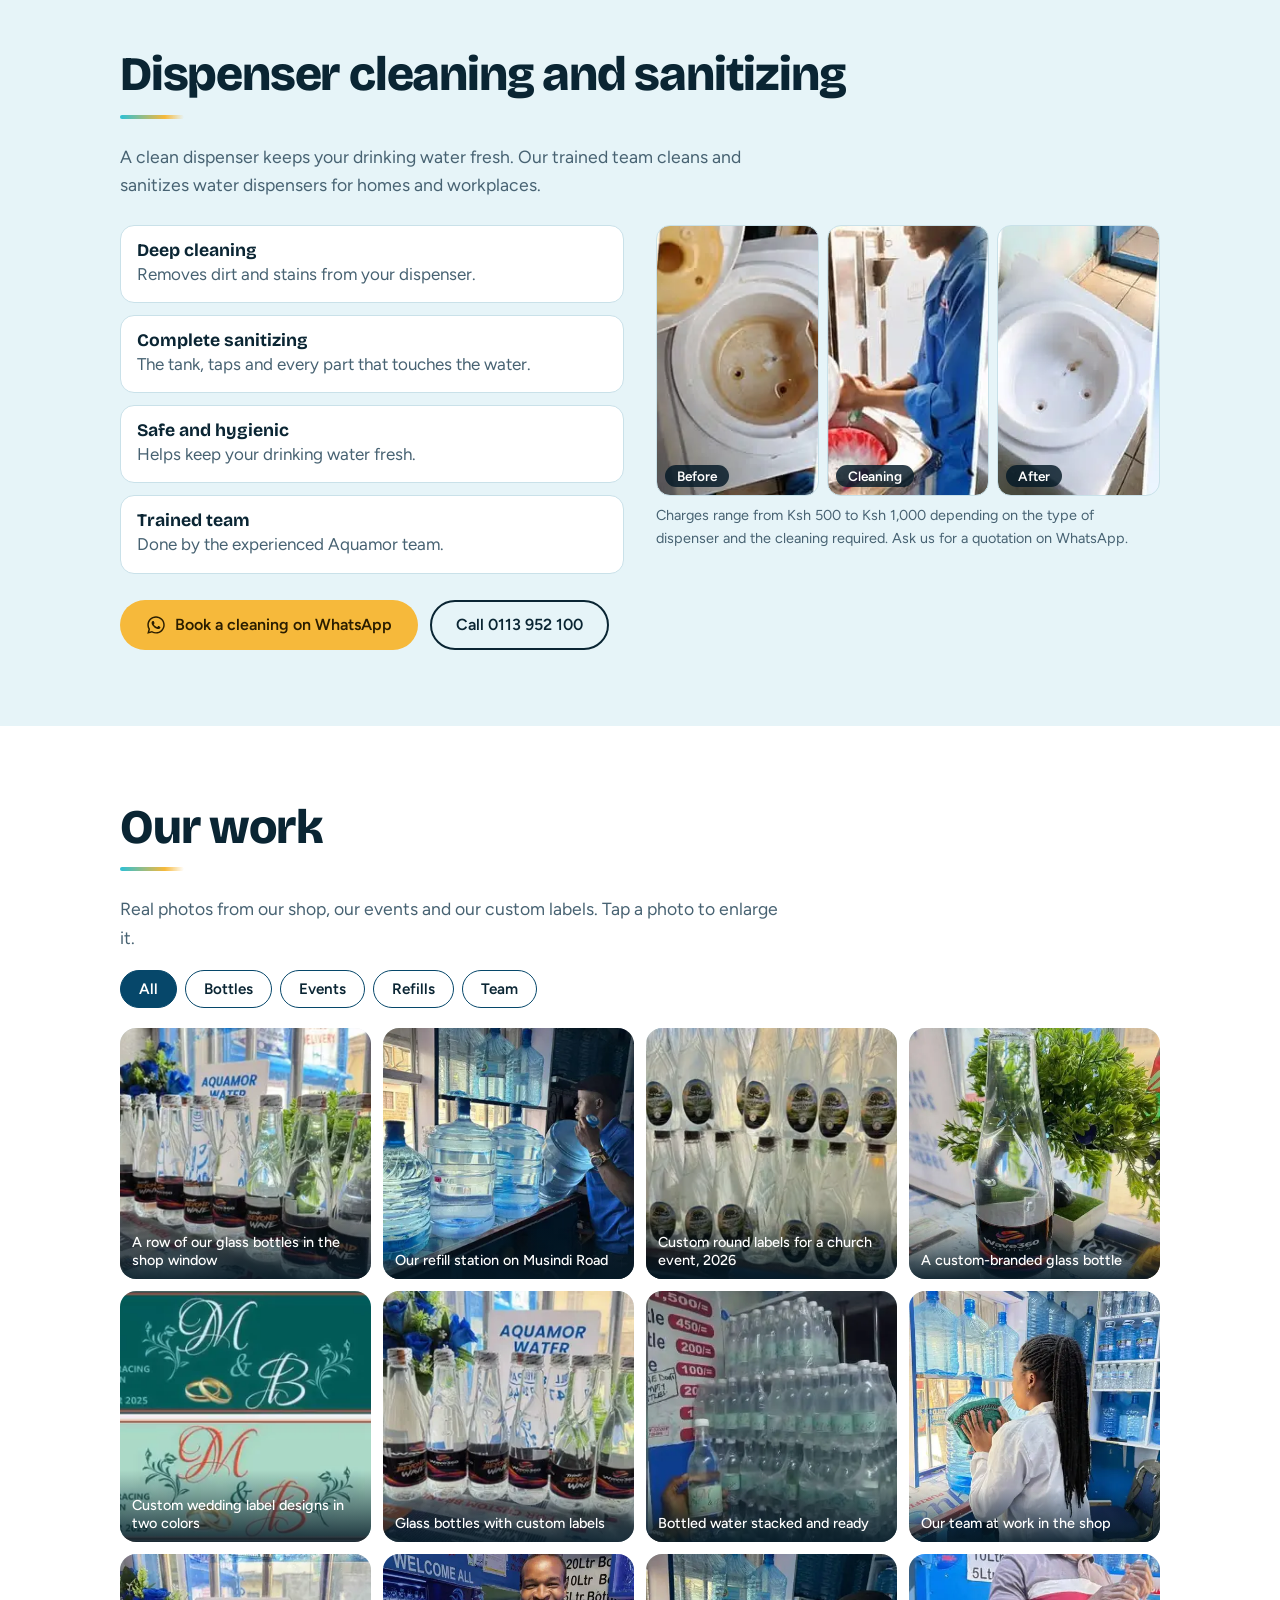
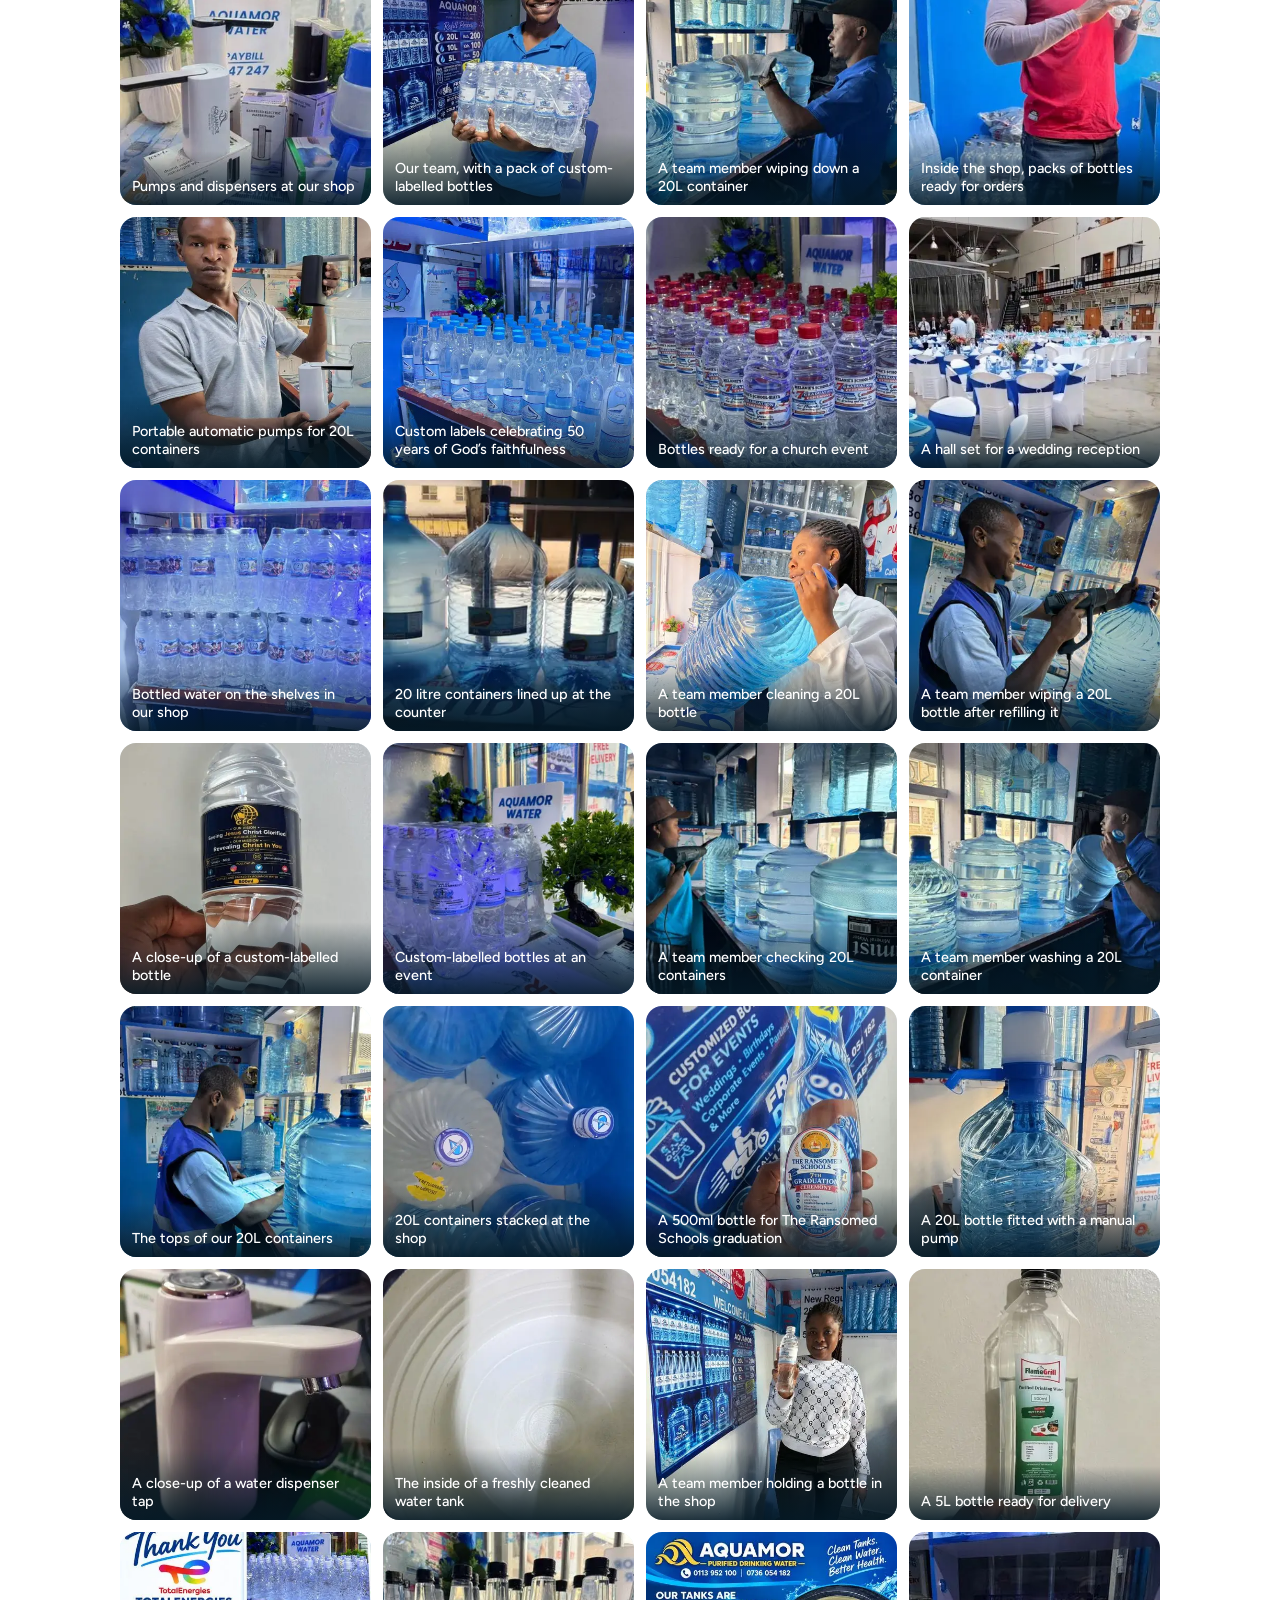
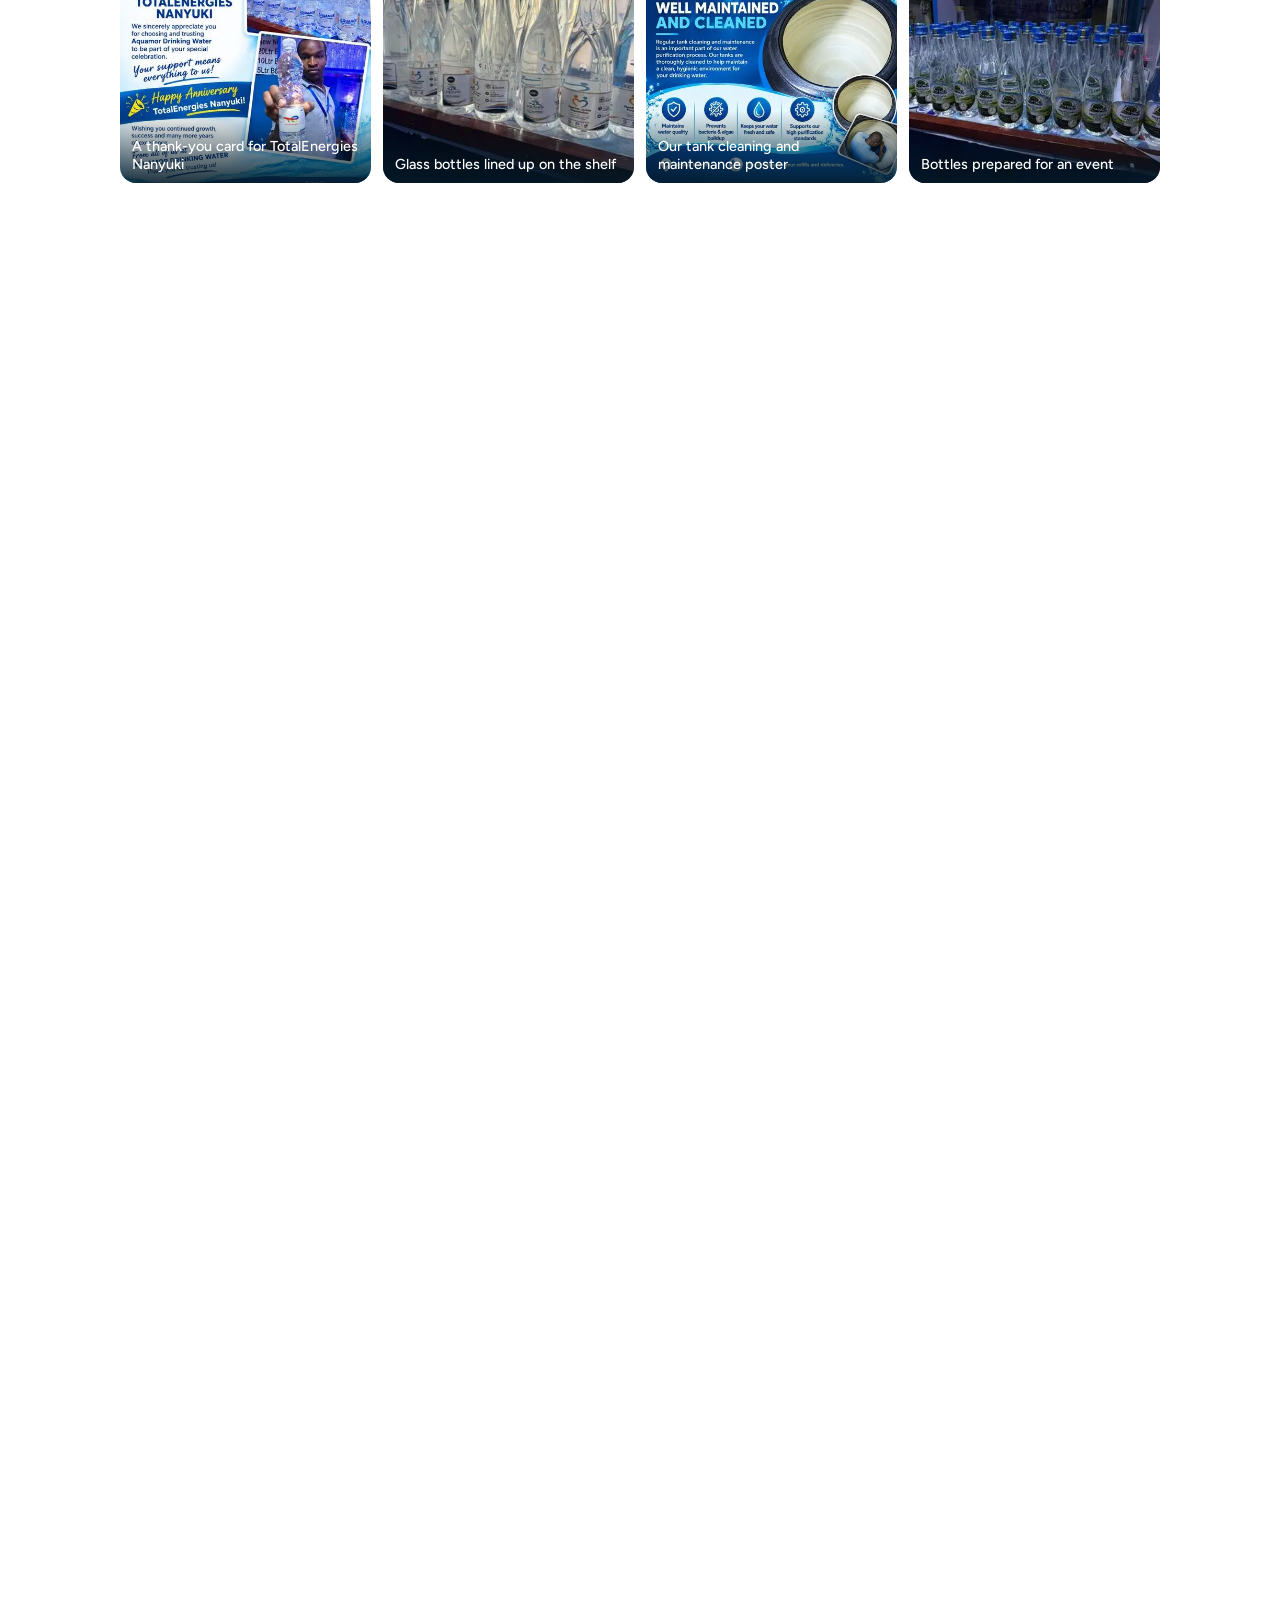
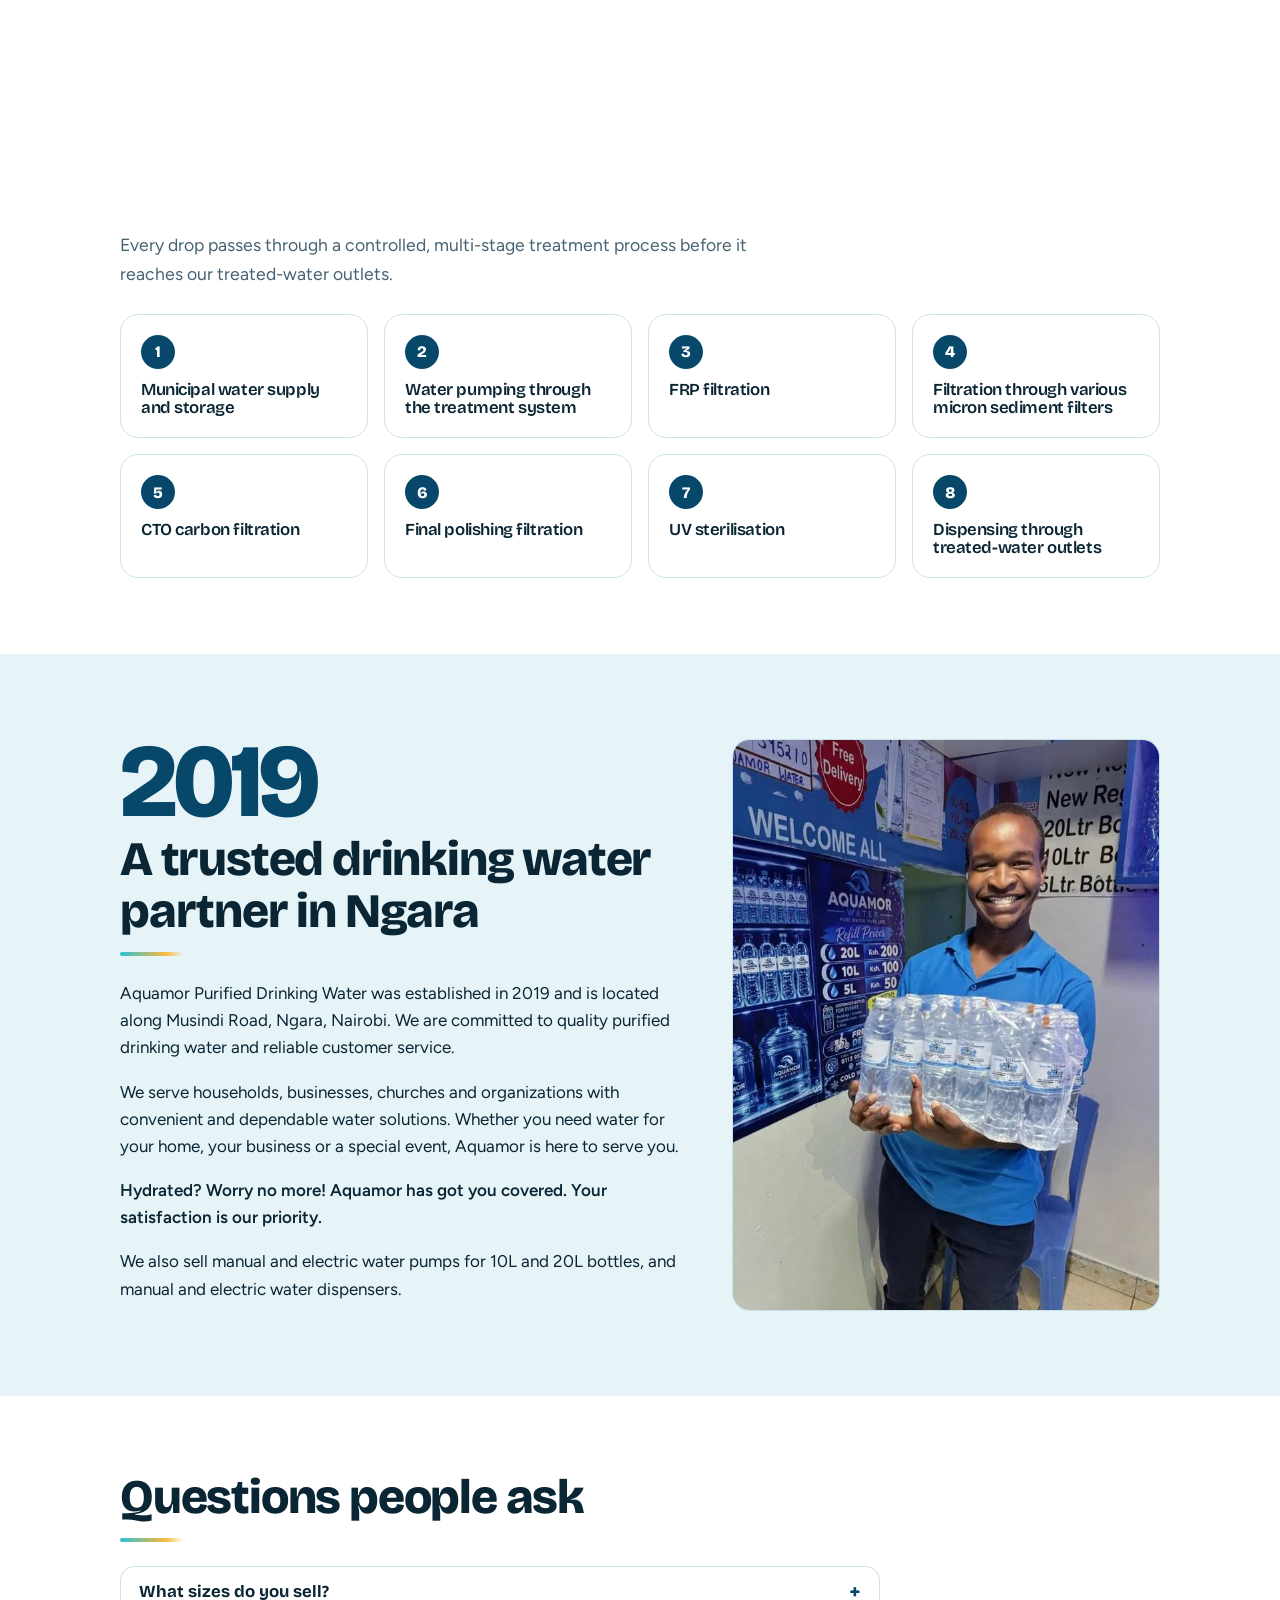
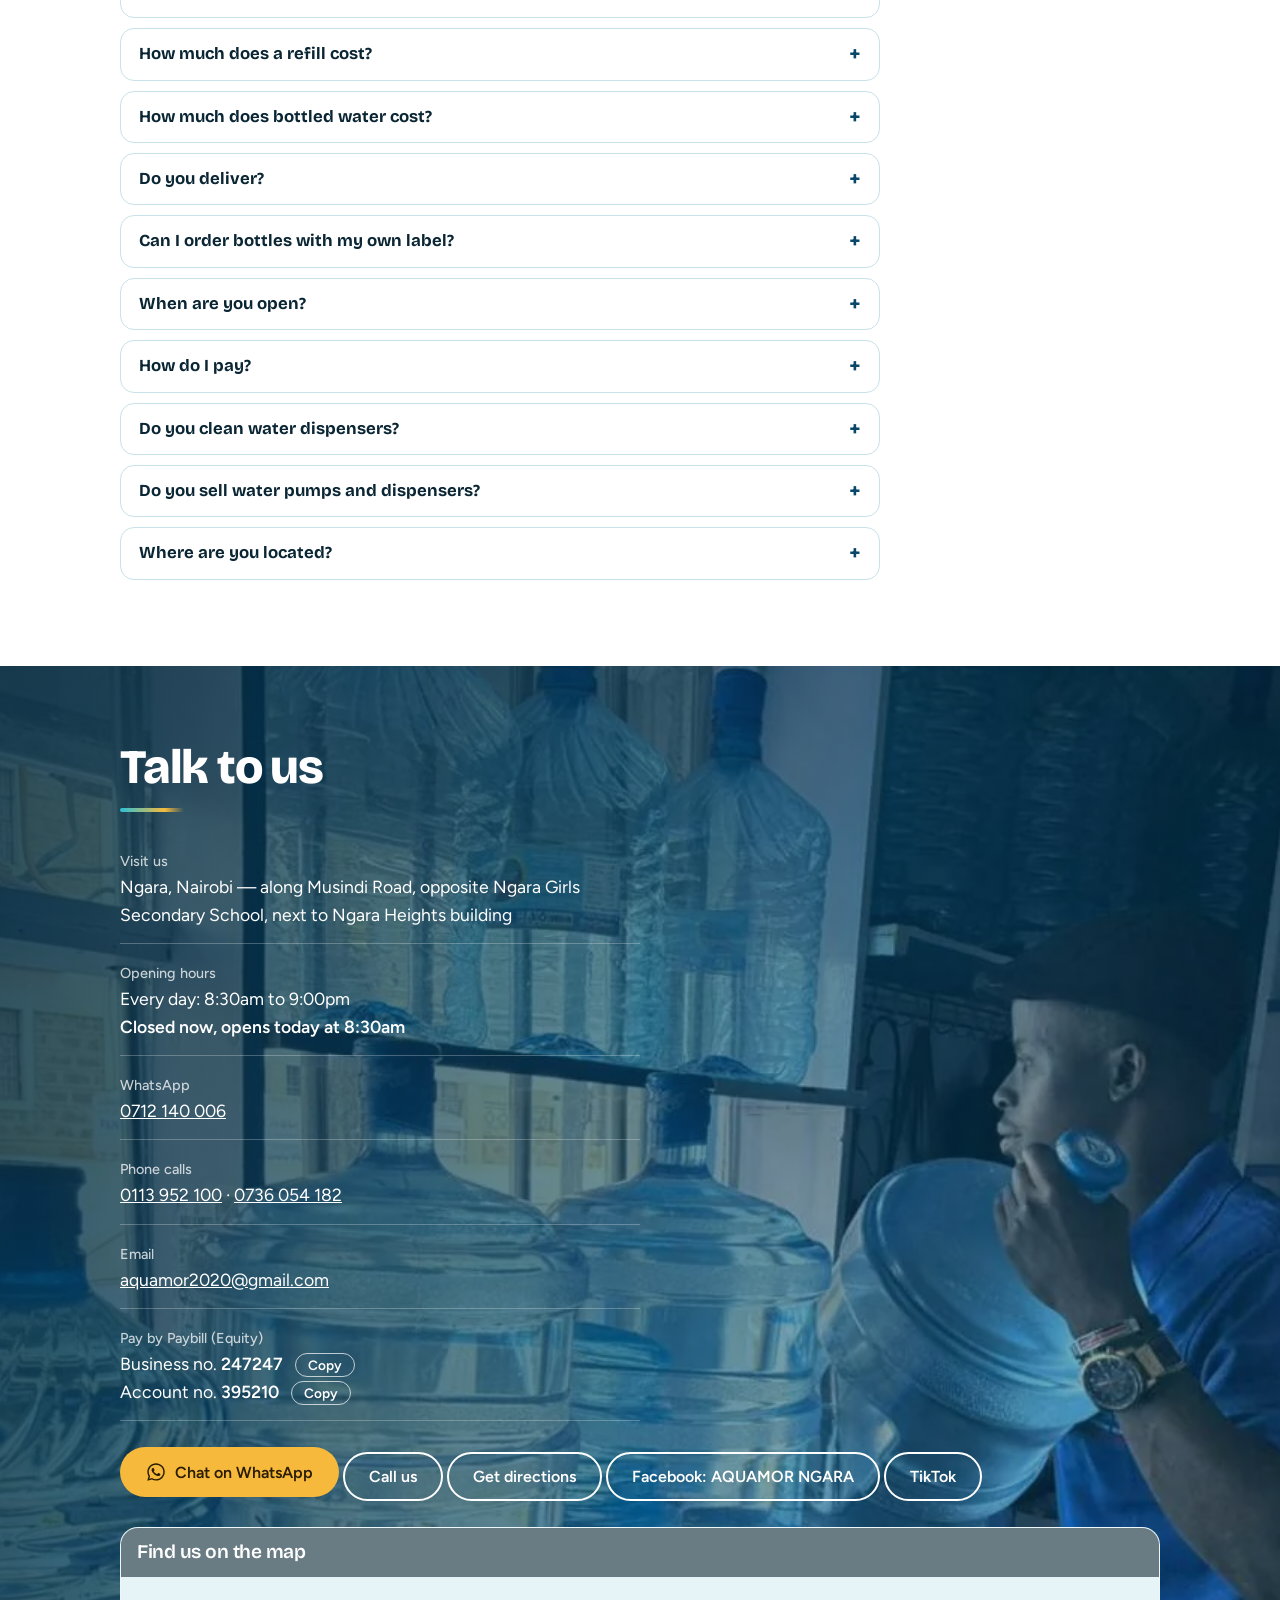
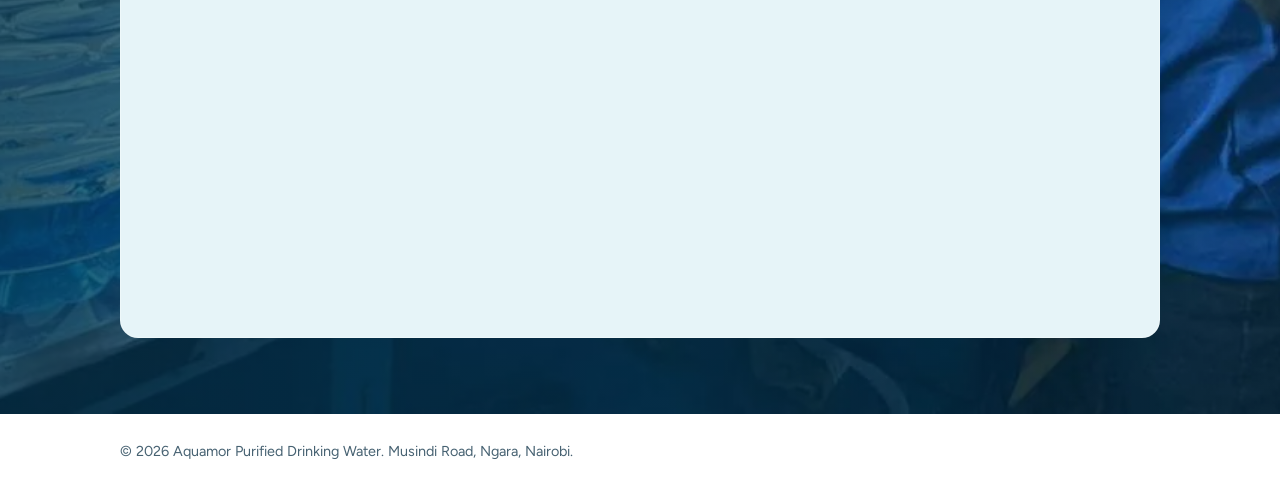
==== commit 534e04fa: "chore: refresh static preview from main" ====
--- a/index.html
+++ b/index.html
@@ -60,16 +60,11 @@
           "Wednesday",
           "Thursday",
           "Friday",
-          "Saturday"
+          "Saturday",
+          "Sunday"
         ],
         "opens": "08:30",
-        "closes": "20:30"
-      },
-      {
-        "@type": "OpeningHoursSpecification",
-        "dayOfWeek": "Sunday",
-        "opens": "12:00",
-        "closes": "19:00"
+        "closes": "21:00"
       }
     ],
     "url": "https://aquamorwater.co.ke/",
@@ -134,7 +129,7 @@
         "name": "When are you open?",
         "acceptedAnswer": {
           "@type": "Answer",
-          "text": "Monday to Saturday from 8:30am to 8:30pm, and Sunday from 12:00pm to 7:00pm."
+          "text": "Every day from 8:30am to 9:00pm."
         }
       },
       {
@@ -183,7 +178,7 @@
   <div class="nav">
     <div class="navleft">
       <button class="navToggle" id="navToggle" type="button" aria-label="Menu" aria-expanded="false" aria-controls="navMenu"><span></span><span></span><span></span></button>
-      <a class="brand" href="#top"><span class="mark p-icon" aria-hidden="true"></span>Aquamor</a>
+      <a class="brand" href="#top"><span class="mark p-icon" aria-hidden="true"></span><span class="brandtext"><span class="brandname">Aquamor</span><small>Purified Drinking Water</small></span></a>
     </div>
     <ul id="navMenu">
       <li><a href="#order">Order</a></li>
@@ -200,7 +195,7 @@
 
 <main id="top" tabindex="-1">
 <div class="hero">
-  <div class="bg" aria-hidden="true"><picture class="on"><source type="image/webp" srcset="assets/img/rowClose-480.webp 480w, assets/img/rowClose-800.webp 800w, assets/img/rowClose.webp 1200w" sizes="100vw"><img src="assets/img/rowClose.jpg" srcset="assets/img/rowClose-480.jpg 480w, assets/img/rowClose-800.jpg 800w, assets/img/rowClose.jpg 1200w" sizes="100vw" alt="" width="1200" height="675" loading="eager" fetchpriority="high" decoding="async"></picture><picture><source type="image/webp" data-srcset="assets/img/refill-480.webp 480w, assets/img/refill-800.webp 800w, assets/img/refill.webp 1200w" sizes="100vw"><img data-src="assets/img/refill.jpg" data-srcset="assets/img/refill-480.jpg 480w, assets/img/refill-800.jpg 800w, assets/img/refill.jpg 1200w" sizes="100vw" alt="" width="1200" height="900" loading="lazy" fetchpriority="low" decoding="async"></picture><picture><source type="image/webp" data-srcset="assets/img/fruit-480.webp 480w, assets/img/fruit-800.webp 800w, assets/img/fruit.webp 1200w" sizes="100vw"><img data-src="assets/img/fruit.jpg" data-srcset="assets/img/fruit-480.jpg 480w, assets/img/fruit-800.jpg 800w, assets/img/fruit.jpg 1200w" sizes="100vw" alt="" width="1200" height="675" loading="lazy" fetchpriority="low" decoding="async"></picture><picture><source type="image/webp" data-srcset="assets/img/shelf-480.webp 480w, assets/img/shelf-800.webp 800w, assets/img/shelf.webp 950w" sizes="100vw"><img data-src="assets/img/shelf.jpg" data-srcset="assets/img/shelf-480.jpg 480w, assets/img/shelf-800.jpg 800w, assets/img/shelf.jpg 950w" sizes="100vw" alt="" width="950" height="929" loading="lazy" fetchpriority="low" decoding="async"></picture><picture><source type="image/webp" data-srcset="assets/img/rowWide-480.webp 480w, assets/img/rowWide-800.webp 800w, assets/img/rowWide.webp 1200w" sizes="100vw"><img data-src="assets/img/rowWide.jpg" data-srcset="assets/img/rowWide-480.jpg 480w, assets/img/rowWide-800.jpg 800w, assets/img/rowWide.jpg 1200w" sizes="100vw" alt="" width="1200" height="675" loading="lazy" fetchpriority="low" decoding="async"></picture></div>
+  <div class="bg" aria-hidden="true"><picture class="on"><source type="image/webp" srcset="assets/img/rowClose-480.webp 480w, assets/img/rowClose-800.webp 800w, assets/img/rowClose.webp 1200w" sizes="100vw"><img src="assets/img/rowClose.jpg" srcset="assets/img/rowClose-480.jpg 480w, assets/img/rowClose-800.jpg 800w, assets/img/rowClose.jpg 1200w" sizes="100vw" alt="" width="1200" height="675" loading="eager" fetchpriority="high" decoding="async"></picture><picture><source type="image/webp" data-srcset="assets/img/refill-480.webp 480w, assets/img/refill-800.webp 800w, assets/img/refill.webp 1200w" sizes="100vw"><img data-src="assets/img/refill.jpg" data-srcset="assets/img/refill-480.jpg 480w, assets/img/refill-800.jpg 800w, assets/img/refill.jpg 1200w" sizes="100vw" alt="" width="1200" height="900" loading="lazy" fetchpriority="low" decoding="async"></picture><picture><source type="image/webp" data-srcset="assets/img/fruit-480.webp 480w, assets/img/fruit-800.webp 800w, assets/img/fruit.webp 1200w" sizes="100vw"><img data-src="assets/img/fruit.jpg" data-srcset="assets/img/fruit-480.jpg 480w, assets/img/fruit-800.jpg 800w, assets/img/fruit.jpg 1200w" sizes="100vw" alt="" width="1200" height="675" loading="lazy" fetchpriority="low" decoding="async"></picture><picture><source type="image/webp" data-srcset="assets/img/shelf-480.webp 480w, assets/img/shelf-800.webp 800w, assets/img/shelf.webp 950w" sizes="100vw"><img data-src="assets/img/shelf.jpg" data-srcset="assets/img/shelf-480.jpg 480w, assets/img/shelf-800.jpg 800w, assets/img/shelf.jpg 950w" sizes="100vw" alt="" width="950" height="929" loading="lazy" fetchpriority="low" decoding="async"></picture><picture><source type="image/webp" data-srcset="assets/img/rowWide-480.webp 480w, assets/img/rowWide-800.webp 800w, assets/img/rowWide.webp 1200w" sizes="100vw"><img data-src="assets/img/rowWide.jpg" data-srcset="assets/img/rowWide-480.jpg 480w, assets/img/rowWide-800.jpg 800w, assets/img/rowWide.jpg 1200w" sizes="100vw" alt="" width="1200" height="675" loading="lazy" fetchpriority="low" decoding="async"></picture><picture><source type="image/webp" data-srcset="assets/img/bottleRowTable-480.webp 480w, assets/img/bottleRowTable-800.webp 800w, assets/img/bottleRowTable.webp 1200w" sizes="100vw"><img data-src="assets/img/bottleRowTable.jpg" data-srcset="assets/img/bottleRowTable-480.jpg 480w, assets/img/bottleRowTable-800.jpg 800w, assets/img/bottleRowTable.jpg 1200w" sizes="100vw" alt="" width="1200" height="900" loading="lazy" fetchpriority="low" decoding="async"></picture><picture><source type="image/webp" data-srcset="assets/img/glassRow-480.webp 480w, assets/img/glassRow-800.webp 800w, assets/img/glassRow.webp 1200w" sizes="100vw"><img data-src="assets/img/glassRow.jpg" data-srcset="assets/img/glassRow-480.jpg 480w, assets/img/glassRow-800.jpg 800w, assets/img/glassRow.jpg 1200w" sizes="100vw" alt="" width="1200" height="900" loading="lazy" fetchpriority="low" decoding="async"></picture><picture><source type="image/webp" data-srcset="assets/img/graduationBottle-480.webp 480w, assets/img/graduationBottle-800.webp 800w, assets/img/graduationBottle.webp 1200w" sizes="100vw"><img data-src="assets/img/graduationBottle.jpg" data-srcset="assets/img/graduationBottle-480.jpg 480w, assets/img/graduationBottle-800.jpg 800w, assets/img/graduationBottle.jpg 1200w" sizes="100vw" alt="" width="1200" height="1600" loading="lazy" fetchpriority="low" decoding="async"></picture><picture><source type="image/webp" data-srcset="assets/img/tankCleaning-480.webp 480w, assets/img/tankCleaning-800.webp 800w, assets/img/tankCleaning.webp 1200w" sizes="100vw"><img data-src="assets/img/tankCleaning.jpg" data-srcset="assets/img/tankCleaning-480.jpg 480w, assets/img/tankCleaning-800.jpg 800w, assets/img/tankCleaning.jpg 1200w" sizes="100vw" alt="" width="1200" height="1600" loading="lazy" fetchpriority="low" decoding="async"></picture></div>
   <div class="wrap">
     <div>
       <h1>Pure water, delivered the way you need it.</h1>
@@ -220,7 +215,7 @@
 </div>
 
 <section id="order" class="withband">
-  <div class="band"><div class="bg" aria-hidden="true"><picture class="on"><source type="image/webp" srcset="assets/img/refill-480.webp 480w, assets/img/refill-800.webp 800w, assets/img/refill.webp 1200w" sizes="100vw"><img src="assets/img/refill.jpg" srcset="assets/img/refill-480.jpg 480w, assets/img/refill-800.jpg 800w, assets/img/refill.jpg 1200w" sizes="100vw" alt="" width="1200" height="900" loading="lazy" fetchpriority="low" decoding="async"></picture><picture><source type="image/webp" data-srcset="assets/img/clean-480.webp 480w, assets/img/clean-800.webp 800w, assets/img/clean.webp 1200w" sizes="100vw"><img data-src="assets/img/clean.jpg" data-srcset="assets/img/clean-480.jpg 480w, assets/img/clean-800.jpg 800w, assets/img/clean.jpg 1200w" sizes="100vw" alt="" width="1200" height="900" loading="lazy" fetchpriority="low" decoding="async"></picture><picture><source type="image/webp" data-srcset="assets/img/work-480.webp 480w, assets/img/work.webp 560w" sizes="100vw"><img data-src="assets/img/work.jpg" data-srcset="assets/img/work-480.jpg 480w, assets/img/work.jpg 560w" sizes="100vw" alt="" width="560" height="747" loading="lazy" fetchpriority="low" decoding="async"></picture><picture><source type="image/webp" data-srcset="assets/img/pumps-480.webp 480w, assets/img/pumps.webp 800w" sizes="100vw"><img data-src="assets/img/pumps.jpg" data-srcset="assets/img/pumps-480.jpg 480w, assets/img/pumps.jpg 800w" sizes="100vw" alt="" width="800" height="600" loading="lazy" fetchpriority="low" decoding="async"></picture></div>
+  <div class="band"><div class="bg" aria-hidden="true"><picture class="on"><source type="image/webp" srcset="assets/img/refill-480.webp 480w, assets/img/refill-800.webp 800w, assets/img/refill.webp 1200w" sizes="100vw"><img src="assets/img/refill.jpg" srcset="assets/img/refill-480.jpg 480w, assets/img/refill-800.jpg 800w, assets/img/refill.jpg 1200w" sizes="100vw" alt="" width="1200" height="900" loading="lazy" fetchpriority="low" decoding="async"></picture><picture><source type="image/webp" data-srcset="assets/img/clean-480.webp 480w, assets/img/clean-800.webp 800w, assets/img/clean.webp 1200w" sizes="100vw"><img data-src="assets/img/clean.jpg" data-srcset="assets/img/clean-480.jpg 480w, assets/img/clean-800.jpg 800w, assets/img/clean.jpg 1200w" sizes="100vw" alt="" width="1200" height="900" loading="lazy" fetchpriority="low" decoding="async"></picture><picture><source type="image/webp" data-srcset="assets/img/work-480.webp 480w, assets/img/work.webp 560w" sizes="100vw"><img data-src="assets/img/work.jpg" data-srcset="assets/img/work-480.jpg 480w, assets/img/work.jpg 560w" sizes="100vw" alt="" width="560" height="747" loading="lazy" fetchpriority="low" decoding="async"></picture><picture><source type="image/webp" data-srcset="assets/img/pumps-480.webp 480w, assets/img/pumps.webp 800w" sizes="100vw"><img data-src="assets/img/pumps.jpg" data-srcset="assets/img/pumps-480.jpg 480w, assets/img/pumps.jpg 800w" sizes="100vw" alt="" width="800" height="600" loading="lazy" fetchpriority="low" decoding="async"></picture><picture><source type="image/webp" data-srcset="assets/img/bottleHandPump-480.webp 480w, assets/img/bottleHandPump-800.webp 800w, assets/img/bottleHandPump.webp 849w" sizes="100vw"><img data-src="assets/img/bottleHandPump.jpg" data-srcset="assets/img/bottleHandPump-480.jpg 480w, assets/img/bottleHandPump-800.jpg 800w, assets/img/bottleHandPump.jpg 849w" sizes="100vw" alt="" width="849" height="1280" loading="lazy" fetchpriority="low" decoding="async"></picture><picture><source type="image/webp" data-srcset="assets/img/fiveLitreBottle-480.webp 480w, assets/img/fiveLitreBottle-800.webp 800w, assets/img/fiveLitreBottle.webp 918w" sizes="100vw"><img data-src="assets/img/fiveLitreBottle.jpg" data-srcset="assets/img/fiveLitreBottle-480.jpg 480w, assets/img/fiveLitreBottle-800.jpg 800w, assets/img/fiveLitreBottle.jpg 918w" sizes="100vw" alt="" width="918" height="1280" loading="lazy" fetchpriority="low" decoding="async"></picture><picture><source type="image/webp" data-srcset="assets/img/shopTeam-480.webp 480w, assets/img/shopTeam-800.webp 800w, assets/img/shopTeam.webp 960w" sizes="100vw"><img data-src="assets/img/shopTeam.jpg" data-srcset="assets/img/shopTeam-480.jpg 480w, assets/img/shopTeam-800.jpg 800w, assets/img/shopTeam.jpg 960w" sizes="100vw" alt="" width="960" height="1280" loading="lazy" fetchpriority="low" decoding="async"></picture></div>
     <div class="wrap"><h2>Build your order</h2><p class="lead">Choose your sizes and how many. We will confirm the price and delivery on WhatsApp.</p></div></div>
   <div class="wrap bandbody">
     <div class="build">
@@ -252,7 +247,7 @@
         <p class="note payNote" id="payNote" role="status" hidden></p>
         <a class="btn btn-sun wa" id="sendOrder" href="https://wa.me/254712140006?text=Hello%20Aquamor%2C%20I%20would%20like%20to%20order%20water." style="display:flex;justify-content:center;align-items:center;gap:9px"><svg viewBox="0 0 448 512" aria-hidden="true" focusable="false"><path d="M380.9 97.1C339 55.1 283.2 32 223.9 32c-122.4 0-222 99.6-222 222 0 39.1 10.2 77.3 29.6 111L0 480l117.7-30.9c32.4 17.7 68.9 27 106.1 27h.1c122.3 0 224.1-99.6 224.1-222 0-59.3-25.2-115-67.1-157zm-157 341.6c-33.2 0-65.7-8.9-94-25.7l-6.7-4-69.8 18.3L72 359.2l-4.4-7c-18.5-29.4-28.2-63.3-28.2-98.2 0-101.7 82.8-184.5 184.6-184.5 49.3 0 95.6 19.2 130.4 54.1 34.8 34.9 56.2 81.2 56.1 130.5 0 101.8-84.9 184.6-186.6 184.6zm101.2-138.2c-5.5-2.8-32.8-16.2-37.9-18-5.1-1.9-8.8-2.8-12.5 2.8-3.7 5.6-14.3 18-17.6 21.8-3.2 3.7-6.5 4.2-12 1.4-32.6-16.3-54-29.1-75.5-66-5.7-9.8 5.7-9.1 16.3-30.3 1.8-3.7 .9-6.9-.5-9.7-1.4-2.8-12.5-30.1-17.1-41.2-4.5-10.8-9.1-9.3-12.5-9.5-3.2-.2-6.9-.2-10.6-.2-3.7 0-9.7 1.4-14.8 6.9-5.1 5.6-19.4 19-19.4 46.3 0 27.3 19.9 53.7 22.6 57.4 2.8 3.7 39.1 59.7 94.8 83.8 35.2 15.2 49 16.5 66.6 13.9 10.7-1.6 32.8-13.4 37.4-26.4 4.6-13 4.6-24.1 3.2-26.4-1.3-2.5-5-3.9-10.5-6.6z"/></svg>Send order on WhatsApp</a>
         <noscript><p class="note">The order builder needs JavaScript. You can still <a href="https://wa.me/254712140006?text=Hello%20Aquamor%2C%20I%20would%20like%20to%20order%20water.">order on WhatsApp</a> or call <a href="tel:+254113952100">0113 952 100</a>.</p></noscript>
-        <p class="note">Refills: 5L Ksh 50, 10L Ksh 100, 20L Ksh 200 (includes water; bring your container). New bottles: 20L regular Ksh 450–550, 20L hard Ksh 1,000–1,700, 10L Ksh 200–250, 5L Ksh 100; these are bottle-purchase prices, and water refills are separate. Bottled water prices vary depending on the quantity ordered, so we will confirm your quotation on WhatsApp. Free delivery is available depending on the distance and quantity ordered. The estimated total only includes items with a listed price.</p>
+        <p class="note">Refills: 5L Ksh 50, 10L Ksh 100, 20L Ksh 200 (includes water; bring your container). New bottles: 20L regular Ksh 450–550, 20L hard Ksh 1,000–1,700, 10L Ksh 200–250, 5L Ksh 100; these prices include the bottle and the water. Bottled water prices vary depending on the quantity ordered, so we will confirm your quotation on WhatsApp. Free delivery is available depending on the distance and quantity ordered. The estimated total only includes items with a listed price.</p>
         <p class="note">Also available: manual and electric water pumps for 10L and 20L bottles, and manual and electric water dispensers. Ask us for prices on WhatsApp.</p>
       </div>
     </div>
@@ -342,7 +337,7 @@
 </section>
 
 <section id="design" class="designer withband">
-  <div class="band"><div class="bg" aria-hidden="true"><picture class="on"><source type="image/webp" srcset="assets/img/fruit-480.webp 480w, assets/img/fruit-800.webp 800w, assets/img/fruit.webp 1200w" sizes="100vw"><img src="assets/img/fruit.jpg" srcset="assets/img/fruit-480.jpg 480w, assets/img/fruit-800.jpg 800w, assets/img/fruit.jpg 1200w" sizes="100vw" alt="" width="1200" height="675" loading="lazy" fetchpriority="low" decoding="async"></picture><picture><source type="image/webp" data-srcset="assets/img/shelf-480.webp 480w, assets/img/shelf-800.webp 800w, assets/img/shelf.webp 950w" sizes="100vw"><img data-src="assets/img/shelf.jpg" data-srcset="assets/img/shelf-480.jpg 480w, assets/img/shelf-800.jpg 800w, assets/img/shelf.jpg 950w" sizes="100vw" alt="" width="950" height="929" loading="lazy" fetchpriority="low" decoding="async"></picture><picture><source type="image/webp" data-srcset="assets/img/wedding-480.webp 480w, assets/img/wedding.webp 716w" sizes="100vw"><img data-src="assets/img/wedding.jpg" data-srcset="assets/img/wedding-480.jpg 480w, assets/img/wedding.jpg 716w" sizes="100vw" alt="" width="716" height="480" loading="lazy" fetchpriority="low" decoding="async"></picture><picture><source type="image/webp" data-srcset="assets/img/rowClose-480.webp 480w, assets/img/rowClose-800.webp 800w, assets/img/rowClose.webp 1200w" sizes="100vw"><img data-src="assets/img/rowClose.jpg" data-srcset="assets/img/rowClose-480.jpg 480w, assets/img/rowClose-800.jpg 800w, assets/img/rowClose.jpg 1200w" sizes="100vw" alt="" width="1200" height="675" loading="lazy" fetchpriority="low" decoding="async"></picture></div>
+  <div class="band"><div class="bg" aria-hidden="true"><picture class="on"><source type="image/webp" srcset="assets/img/fruit-480.webp 480w, assets/img/fruit-800.webp 800w, assets/img/fruit.webp 1200w" sizes="100vw"><img src="assets/img/fruit.jpg" srcset="assets/img/fruit-480.jpg 480w, assets/img/fruit-800.jpg 800w, assets/img/fruit.jpg 1200w" sizes="100vw" alt="" width="1200" height="675" loading="lazy" fetchpriority="low" decoding="async"></picture><picture><source type="image/webp" data-srcset="assets/img/shelf-480.webp 480w, assets/img/shelf-800.webp 800w, assets/img/shelf.webp 950w" sizes="100vw"><img data-src="assets/img/shelf.jpg" data-srcset="assets/img/shelf-480.jpg 480w, assets/img/shelf-800.jpg 800w, assets/img/shelf.jpg 950w" sizes="100vw" alt="" width="950" height="929" loading="lazy" fetchpriority="low" decoding="async"></picture><picture><source type="image/webp" data-srcset="assets/img/wedding-480.webp 480w, assets/img/wedding.webp 716w" sizes="100vw"><img data-src="assets/img/wedding.jpg" data-srcset="assets/img/wedding-480.jpg 480w, assets/img/wedding.jpg 716w" sizes="100vw" alt="" width="716" height="480" loading="lazy" fetchpriority="low" decoding="async"></picture><picture><source type="image/webp" data-srcset="assets/img/rowClose-480.webp 480w, assets/img/rowClose-800.webp 800w, assets/img/rowClose.webp 1200w" sizes="100vw"><img data-src="assets/img/rowClose.jpg" data-srcset="assets/img/rowClose-480.jpg 480w, assets/img/rowClose-800.jpg 800w, assets/img/rowClose.jpg 1200w" sizes="100vw" alt="" width="1200" height="675" loading="lazy" fetchpriority="low" decoding="async"></picture><picture><source type="image/webp" data-srcset="assets/img/graduationBottle-480.webp 480w, assets/img/graduationBottle-800.webp 800w, assets/img/graduationBottle.webp 1200w" sizes="100vw"><img data-src="assets/img/graduationBottle.jpg" data-srcset="assets/img/graduationBottle-480.jpg 480w, assets/img/graduationBottle-800.jpg 800w, assets/img/graduationBottle.jpg 1200w" sizes="100vw" alt="" width="1200" height="1600" loading="lazy" fetchpriority="low" decoding="async"></picture><picture><source type="image/webp" data-srcset="assets/img/glassShelf-480.webp 480w, assets/img/glassShelf-800.webp 800w, assets/img/glassShelf.webp 1200w" sizes="100vw"><img data-src="assets/img/glassShelf.jpg" data-srcset="assets/img/glassShelf-480.jpg 480w, assets/img/glassShelf-800.jpg 800w, assets/img/glassShelf.jpg 1200w" sizes="100vw" alt="" width="1200" height="900" loading="lazy" fetchpriority="low" decoding="async"></picture><picture><source type="image/webp" data-srcset="assets/img/dispenserTap-480.webp 480w, assets/img/dispenserTap-800.webp 800w, assets/img/dispenserTap.webp 1060w" sizes="100vw"><img data-src="assets/img/dispenserTap.jpg" data-srcset="assets/img/dispenserTap-480.jpg 480w, assets/img/dispenserTap-800.jpg 800w, assets/img/dispenserTap.jpg 1060w" sizes="100vw" alt="" width="1060" height="1280" loading="lazy" fetchpriority="low" decoding="async"></picture></div>
     <div class="wrap"><h2>Your name on every bottle</h2><p class="lead">Design a label for your wedding, church service, graduation, anniversary or company event and see it on the bottle straight away.</p></div></div>
   <div class="wrap dgrid">
     <div class="stage">
@@ -384,6 +379,7 @@
           <g id="labelGroup">
             <rect id="lbl" x="30" y="120" width="60" height="120" fill="#06476a"/>
             <circle id="lblRound" cx="60" cy="180" r="29" fill="#06476a" style="display:none"/>
+            <ellipse id="lblOval" cx="60" cy="180" rx="30" ry="27" fill="#06476a" style="display:none"/>
             <text id="t1" x="60" y="170" text-anchor="middle" font-family="Bricolage Grotesque,sans-serif" font-weight="800" font-size="12" fill="#fff">Your event</text>
             <text id="t2" x="60" y="190" text-anchor="middle" font-family="Figtree,sans-serif" font-size="8" fill="#fff">date or message</text>
             <text id="t3" x="60" y="226" text-anchor="middle" font-family="Figtree,sans-serif" font-size="5" fill="#fff" opacity=".8">Aquamor purified water</text>
@@ -415,16 +411,27 @@
       <input type="text" id="msg" maxlength="26" placeholder="e.g. 12 December 2026">
       <label>Label color</label>
       <div class="sw" id="sw" role="group" aria-label="Label color">
-        <button style="--c:#06476a" data-c="#06476a" aria-pressed="true" aria-label="Deep blue"></button>
-        <button style="--c:#7a1f3d" data-c="#7a1f3d" aria-pressed="false" aria-label="Burgundy"></button>
-        <button style="--c:#1d6b43" data-c="#1d6b43" aria-pressed="false" aria-label="Green"></button>
-        <button style="--c:#4b2c82" data-c="#4b2c82" aria-pressed="false" aria-label="Purple"></button>
-        <button style="--c:#1a1a1a" data-c="#1a1a1a" aria-pressed="false" aria-label="Black"></button>
-      </div>
+        <button type="button" style="--c:#1a1a1a" data-c="#1a1a1a" aria-pressed="false" aria-label="Black"><span class="dot" aria-hidden="true"></span><span class="nm">Black</span></button>
+        <button type="button" style="--c:#f4c430" data-c="#f4c430" aria-pressed="false" aria-label="Yellow"><span class="dot" aria-hidden="true"></span><span class="nm">Yellow</span></button>
+        <button type="button" style="--c:#8bc34a" data-c="#8bc34a" aria-pressed="false" aria-label="Light green"><span class="dot" aria-hidden="true"></span><span class="nm">Light green</span></button>
+        <button type="button" style="--c:#1d6b43" data-c="#1d6b43" aria-pressed="false" aria-label="Dark green"><span class="dot" aria-hidden="true"></span><span class="nm">Dark green</span></button>
+        <button type="button" style="--c:#c62828" data-c="#c62828" aria-pressed="false" aria-label="Red"><span class="dot" aria-hidden="true"></span><span class="nm">Red</span></button>
+        <button type="button" style="--c:#0077be" data-c="#0077be" aria-pressed="false" aria-label="Ocean blue"><span class="dot" aria-hidden="true"></span><span class="nm">Ocean blue</span></button>
+        <button type="button" style="--c:#ffffff" data-c="#ffffff" aria-pressed="false" aria-label="White"><span class="dot" aria-hidden="true"></span><span class="nm">White</span></button>
+        <button type="button" style="--c:#06476a" data-c="#06476a" aria-pressed="true" aria-label="Blue"><span class="dot" aria-hidden="true"></span><span class="nm">Blue</span></button>
+      </div>
+      <p class="swpick" id="swPick" aria-live="polite"></p>
+      <details class="cbhelp">
+        <summary>Not sure which color? We can help.</summary>
+        <p class="note">Every label color has a name. If colors are hard to tell apart, choose by name, or message us and we will confirm the color with you.</p>
+        <img src="assets/img/colourCapsWide.jpg" width="1180" height="300" alt="Bottle caps in every label color, mounted on a board in our shop" loading="lazy" decoding="async">
+        <p class="note">Bottle caps in our shop, in the colors we offer.</p>
+      </details>
       <label id="styleLbl">Label style</label>
       <div class="seg" id="styleSeg" role="group" aria-labelledby="styleLbl">
         <button type="button" data-st="rect" aria-pressed="true">Rectangular</button>
         <button type="button" data-st="round" aria-pressed="false">Round</button>
+        <button type="button" data-st="oval" aria-pressed="false">Oval</button>
       </div>
       <label for="sz">Bottle size</label>
       <select id="sz"><option>200ml</option><option>300ml</option><option selected>500ml</option><option>1L</option><option>1.5L</option><option>2L</option><option>3L</option><option>5L</option><option>10L</option><option>20L</option></select>
@@ -541,11 +548,11 @@
         </button>
         <button class="g" data-c="refills team" data-k="delivery">
           <picture><source type="image/webp" srcset="assets/img/delivery-480.webp 480w, assets/img/delivery.webp 720w" sizes="(max-width: 471px) calc(100vw - 40px), (max-width: 693px) calc(50vw - 26px), (max-width: 915px) calc(33.33vw - 21.33px), (max-width: 1079px) calc(25vw - 19px), 251px"><img src="assets/img/delivery.jpg" srcset="assets/img/delivery-480.jpg 480w, assets/img/delivery.jpg 720w" sizes="(max-width: 471px) calc(100vw - 40px), (max-width: 693px) calc(50vw - 26px), (max-width: 915px) calc(33.33vw - 21.33px), (max-width: 1079px) calc(25vw - 19px), 251px" width="720" height="960" alt="" loading="lazy" decoding="async"></picture>
-          <span>A customer carrying a 20 litre refill</span>
+          <span>A team member cleaning a 20L bottle</span>
         </button>
         <button class="g" data-c="refills team" data-k="refillAction">
           <picture><source type="image/webp" srcset="assets/img/refillAction-480.webp 480w, assets/img/refillAction-800.webp 800w, assets/img/refillAction.webp 1000w" sizes="(max-width: 471px) calc(100vw - 40px), (max-width: 693px) calc(50vw - 26px), (max-width: 915px) calc(33.33vw - 21.33px), (max-width: 1079px) calc(25vw - 19px), 251px"><img src="assets/img/refillAction.jpg" srcset="assets/img/refillAction-480.jpg 480w, assets/img/refillAction-800.jpg 800w, assets/img/refillAction.jpg 1000w" sizes="(max-width: 471px) calc(100vw - 40px), (max-width: 693px) calc(50vw - 26px), (max-width: 915px) calc(33.33vw - 21.33px), (max-width: 1079px) calc(25vw - 19px), 251px" width="1000" height="750" alt="" loading="lazy" decoding="async"></picture>
-          <span>A team member refilling a 20 litre container</span>
+          <span>A team member wiping a 20L bottle after refilling it</span>
         </button>
         <button class="g" data-c="bottles events" data-k="bottleLabel">
           <picture><source type="image/webp" srcset="assets/img/bottleLabel-480.webp 480w, assets/img/bottleLabel-800.webp 800w, assets/img/bottleLabel.webp 900w" sizes="(max-width: 471px) calc(100vw - 40px), (max-width: 693px) calc(50vw - 26px), (max-width: 915px) calc(33.33vw - 21.33px), (max-width: 1079px) calc(25vw - 19px), 251px"><img src="assets/img/bottleLabel.jpg" srcset="assets/img/bottleLabel-480.jpg 480w, assets/img/bottleLabel-800.jpg 800w, assets/img/bottleLabel.jpg 900w" sizes="(max-width: 471px) calc(100vw - 40px), (max-width: 693px) calc(50vw - 26px), (max-width: 915px) calc(33.33vw - 21.33px), (max-width: 1079px) calc(25vw - 19px), 251px" width="900" height="1200" alt="" loading="lazy" decoding="async"></picture>
@@ -570,6 +577,58 @@
         <button class="g" data-c="bottles refills" data-k="blueBottles">
           <picture><source type="image/webp" srcset="assets/img/blueBottles-480.webp 480w, assets/img/blueBottles.webp 731w" sizes="(max-width: 471px) calc(100vw - 40px), (max-width: 693px) calc(50vw - 26px), (max-width: 915px) calc(33.33vw - 21.33px), (max-width: 1079px) calc(25vw - 19px), 251px"><img src="assets/img/blueBottles.jpg" srcset="assets/img/blueBottles-480.jpg 480w, assets/img/blueBottles.jpg 731w" sizes="(max-width: 471px) calc(100vw - 40px), (max-width: 693px) calc(50vw - 26px), (max-width: 915px) calc(33.33vw - 21.33px), (max-width: 1079px) calc(25vw - 19px), 251px" width="731" height="1200" alt="" loading="lazy" decoding="async"></picture>
           <span>20L containers stacked at the shop</span>
+        </button>
+        <button class="g" data-c="events bottles" data-k="graduationBottle">
+          <picture><source type="image/webp" srcset="assets/img/graduationBottle-480.webp 480w, assets/img/graduationBottle-800.webp 800w, assets/img/graduationBottle.webp 1200w" sizes="(max-width: 471px) calc(100vw - 40px), (max-width: 693px) calc(50vw - 26px), (max-width: 915px) calc(33.33vw - 21.33px), (max-width: 1079px) calc(25vw - 19px), 251px"><img src="assets/img/graduationBottle.jpg" srcset="assets/img/graduationBottle-480.jpg 480w, assets/img/graduationBottle-800.jpg 800w, assets/img/graduationBottle.jpg 1200w" sizes="(max-width: 471px) calc(100vw - 40px), (max-width: 693px) calc(50vw - 26px), (max-width: 915px) calc(33.33vw - 21.33px), (max-width: 1079px) calc(25vw - 19px), 251px" width="1200" height="1600" alt="" loading="lazy" decoding="async"></picture>
+          <span>A 500ml bottle for The Ransomed Schools graduation</span>
+        </button>
+        <button class="g" data-c="refills" data-k="bottleHandPump">
+          <picture><source type="image/webp" srcset="assets/img/bottleHandPump-480.webp 480w, assets/img/bottleHandPump-800.webp 800w, assets/img/bottleHandPump.webp 849w" sizes="(max-width: 471px) calc(100vw - 40px), (max-width: 693px) calc(50vw - 26px), (max-width: 915px) calc(33.33vw - 21.33px), (max-width: 1079px) calc(25vw - 19px), 251px"><img src="assets/img/bottleHandPump.jpg" srcset="assets/img/bottleHandPump-480.jpg 480w, assets/img/bottleHandPump-800.jpg 800w, assets/img/bottleHandPump.jpg 849w" sizes="(max-width: 471px) calc(100vw - 40px), (max-width: 693px) calc(50vw - 26px), (max-width: 915px) calc(33.33vw - 21.33px), (max-width: 1079px) calc(25vw - 19px), 251px" width="849" height="1280" alt="" loading="lazy" decoding="async"></picture>
+          <span>A 20L bottle fitted with a manual pump</span>
+        </button>
+        <button class="g" data-c="refills bottles" data-k="dispenserTap">
+          <picture><source type="image/webp" srcset="assets/img/dispenserTap-480.webp 480w, assets/img/dispenserTap-800.webp 800w, assets/img/dispenserTap.webp 1060w" sizes="(max-width: 471px) calc(100vw - 40px), (max-width: 693px) calc(50vw - 26px), (max-width: 915px) calc(33.33vw - 21.33px), (max-width: 1079px) calc(25vw - 19px), 251px"><img src="assets/img/dispenserTap.jpg" srcset="assets/img/dispenserTap-480.jpg 480w, assets/img/dispenserTap-800.jpg 800w, assets/img/dispenserTap.jpg 1060w" sizes="(max-width: 471px) calc(100vw - 40px), (max-width: 693px) calc(50vw - 26px), (max-width: 915px) calc(33.33vw - 21.33px), (max-width: 1079px) calc(25vw - 19px), 251px" width="1060" height="1280" alt="" loading="lazy" decoding="async"></picture>
+          <span>A close-up of a water dispenser tap</span>
+        </button>
+        <button class="g" data-c="team" data-k="tankInterior">
+          <picture><source type="image/webp" srcset="assets/img/tankInterior-480.webp 480w, assets/img/tankInterior-800.webp 800w, assets/img/tankInterior.webp 960w" sizes="(max-width: 471px) calc(100vw - 40px), (max-width: 693px) calc(50vw - 26px), (max-width: 915px) calc(33.33vw - 21.33px), (max-width: 1079px) calc(25vw - 19px), 251px"><img src="assets/img/tankInterior.jpg" srcset="assets/img/tankInterior-480.jpg 480w, assets/img/tankInterior-800.jpg 800w, assets/img/tankInterior.jpg 960w" sizes="(max-width: 471px) calc(100vw - 40px), (max-width: 693px) calc(50vw - 26px), (max-width: 915px) calc(33.33vw - 21.33px), (max-width: 1079px) calc(25vw - 19px), 251px" width="960" height="1280" alt="" loading="lazy" decoding="async"></picture>
+          <span>The inside of a freshly cleaned water tank</span>
+        </button>
+        <button class="g" data-c="team" data-k="shopTeam">
+          <picture><source type="image/webp" srcset="assets/img/shopTeam-480.webp 480w, assets/img/shopTeam-800.webp 800w, assets/img/shopTeam.webp 960w" sizes="(max-width: 471px) calc(100vw - 40px), (max-width: 693px) calc(50vw - 26px), (max-width: 915px) calc(33.33vw - 21.33px), (max-width: 1079px) calc(25vw - 19px), 251px"><img src="assets/img/shopTeam.jpg" srcset="assets/img/shopTeam-480.jpg 480w, assets/img/shopTeam-800.jpg 800w, assets/img/shopTeam.jpg 960w" sizes="(max-width: 471px) calc(100vw - 40px), (max-width: 693px) calc(50vw - 26px), (max-width: 915px) calc(33.33vw - 21.33px), (max-width: 1079px) calc(25vw - 19px), 251px" width="960" height="1280" alt="" loading="lazy" decoding="async"></picture>
+          <span>A team member holding a bottle in the shop</span>
+        </button>
+        <button class="g" data-c="bottles" data-k="fiveLitreBottle">
+          <picture><source type="image/webp" srcset="assets/img/fiveLitreBottle-480.webp 480w, assets/img/fiveLitreBottle-800.webp 800w, assets/img/fiveLitreBottle.webp 918w" sizes="(max-width: 471px) calc(100vw - 40px), (max-width: 693px) calc(50vw - 26px), (max-width: 915px) calc(33.33vw - 21.33px), (max-width: 1079px) calc(25vw - 19px), 251px"><img src="assets/img/fiveLitreBottle.jpg" srcset="assets/img/fiveLitreBottle-480.jpg 480w, assets/img/fiveLitreBottle-800.jpg 800w, assets/img/fiveLitreBottle.jpg 918w" sizes="(max-width: 471px) calc(100vw - 40px), (max-width: 693px) calc(50vw - 26px), (max-width: 915px) calc(33.33vw - 21.33px), (max-width: 1079px) calc(25vw - 19px), 251px" width="918" height="1280" alt="" loading="lazy" decoding="async"></picture>
+          <span>A 5L bottle ready for delivery</span>
+        </button>
+        <button class="g" data-c="events team" data-k="thankYouTotal">
+          <picture><source type="image/webp" srcset="assets/img/thankYouTotal-480.webp 480w, assets/img/thankYouTotal-800.webp 800w, assets/img/thankYouTotal.webp 853w" sizes="(max-width: 471px) calc(100vw - 40px), (max-width: 693px) calc(50vw - 26px), (max-width: 915px) calc(33.33vw - 21.33px), (max-width: 1079px) calc(25vw - 19px), 251px"><img src="assets/img/thankYouTotal.jpg" srcset="assets/img/thankYouTotal-480.jpg 480w, assets/img/thankYouTotal-800.jpg 800w, assets/img/thankYouTotal.jpg 853w" sizes="(max-width: 471px) calc(100vw - 40px), (max-width: 693px) calc(50vw - 26px), (max-width: 915px) calc(33.33vw - 21.33px), (max-width: 1079px) calc(25vw - 19px), 251px" width="853" height="1280" alt="" loading="lazy" decoding="async"></picture>
+          <span>A thank-you card for TotalEnergies Nanyuki</span>
+        </button>
+        <button class="g" data-c="bottles" data-k="glassShelf">
+          <picture><source type="image/webp" srcset="assets/img/glassShelf-480.webp 480w, assets/img/glassShelf-800.webp 800w, assets/img/glassShelf.webp 1200w" sizes="(max-width: 471px) calc(100vw - 40px), (max-width: 693px) calc(50vw - 26px), (max-width: 915px) calc(33.33vw - 21.33px), (max-width: 1079px) calc(25vw - 19px), 251px"><img src="assets/img/glassShelf.jpg" srcset="assets/img/glassShelf-480.jpg 480w, assets/img/glassShelf-800.jpg 800w, assets/img/glassShelf.jpg 1200w" sizes="(max-width: 471px) calc(100vw - 40px), (max-width: 693px) calc(50vw - 26px), (max-width: 915px) calc(33.33vw - 21.33px), (max-width: 1079px) calc(25vw - 19px), 251px" width="1200" height="900" alt="" loading="lazy" decoding="async"></picture>
+          <span>Glass bottles lined up on the shelf</span>
+        </button>
+        <button class="g" data-c="team" data-k="tankCare">
+          <picture><source type="image/webp" srcset="assets/img/tankCare-480.webp 480w, assets/img/tankCare-800.webp 800w, assets/img/tankCare.webp 1200w" sizes="(max-width: 471px) calc(100vw - 40px), (max-width: 693px) calc(50vw - 26px), (max-width: 915px) calc(33.33vw - 21.33px), (max-width: 1079px) calc(25vw - 19px), 251px"><img src="assets/img/tankCare.jpg" srcset="assets/img/tankCare-480.jpg 480w, assets/img/tankCare-800.jpg 800w, assets/img/tankCare.jpg 1200w" sizes="(max-width: 471px) calc(100vw - 40px), (max-width: 693px) calc(50vw - 26px), (max-width: 915px) calc(33.33vw - 21.33px), (max-width: 1079px) calc(25vw - 19px), 251px" width="1200" height="1200" alt="" loading="lazy" decoding="async"></picture>
+          <span>Our tank cleaning and maintenance poster</span>
+        </button>
+        <button class="g" data-c="events bottles" data-k="bottleRowTable">
+          <picture><source type="image/webp" srcset="assets/img/bottleRowTable-480.webp 480w, assets/img/bottleRowTable-800.webp 800w, assets/img/bottleRowTable.webp 1200w" sizes="(max-width: 471px) calc(100vw - 40px), (max-width: 693px) calc(50vw - 26px), (max-width: 915px) calc(33.33vw - 21.33px), (max-width: 1079px) calc(25vw - 19px), 251px"><img src="assets/img/bottleRowTable.jpg" srcset="assets/img/bottleRowTable-480.jpg 480w, assets/img/bottleRowTable-800.jpg 800w, assets/img/bottleRowTable.jpg 1200w" sizes="(max-width: 471px) calc(100vw - 40px), (max-width: 693px) calc(50vw - 26px), (max-width: 915px) calc(33.33vw - 21.33px), (max-width: 1079px) calc(25vw - 19px), 251px" width="1200" height="900" alt="" loading="lazy" decoding="async"></picture>
+          <span>Bottles prepared for an event</span>
+        </button>
+        <button class="g" data-c="team" data-k="tankCleaning">
+          <picture><source type="image/webp" srcset="assets/img/tankCleaning-480.webp 480w, assets/img/tankCleaning-800.webp 800w, assets/img/tankCleaning.webp 1200w" sizes="(max-width: 471px) calc(100vw - 40px), (max-width: 693px) calc(50vw - 26px), (max-width: 915px) calc(33.33vw - 21.33px), (max-width: 1079px) calc(25vw - 19px), 251px"><img src="assets/img/tankCleaning.jpg" srcset="assets/img/tankCleaning-480.jpg 480w, assets/img/tankCleaning-800.jpg 800w, assets/img/tankCleaning.jpg 1200w" sizes="(max-width: 471px) calc(100vw - 40px), (max-width: 693px) calc(50vw - 26px), (max-width: 915px) calc(33.33vw - 21.33px), (max-width: 1079px) calc(25vw - 19px), 251px" width="1200" height="1600" alt="" loading="lazy" decoding="async"></picture>
+          <span>A team member cleaning inside a water tank</span>
+        </button>
+        <button class="g" data-c="team" data-k="tankCheck">
+          <picture><source type="image/webp" srcset="assets/img/tankCheck-480.webp 480w, assets/img/tankCheck-800.webp 800w, assets/img/tankCheck.webp 853w" sizes="(max-width: 471px) calc(100vw - 40px), (max-width: 693px) calc(50vw - 26px), (max-width: 915px) calc(33.33vw - 21.33px), (max-width: 1079px) calc(25vw - 19px), 251px"><img src="assets/img/tankCheck.jpg" srcset="assets/img/tankCheck-480.jpg 480w, assets/img/tankCheck-800.jpg 800w, assets/img/tankCheck.jpg 853w" sizes="(max-width: 471px) calc(100vw - 40px), (max-width: 693px) calc(50vw - 26px), (max-width: 915px) calc(33.33vw - 21.33px), (max-width: 1079px) calc(25vw - 19px), 251px" width="853" height="1280" alt="" loading="lazy" decoding="async"></picture>
+          <span>What is inside your water tank: before and after cleaning</span>
+        </button>
+        <button class="g" data-c="bottles" data-k="glassRow">
+          <picture><source type="image/webp" srcset="assets/img/glassRow-480.webp 480w, assets/img/glassRow-800.webp 800w, assets/img/glassRow.webp 1200w" sizes="(max-width: 471px) calc(100vw - 40px), (max-width: 693px) calc(50vw - 26px), (max-width: 915px) calc(33.33vw - 21.33px), (max-width: 1079px) calc(25vw - 19px), 251px"><img src="assets/img/glassRow.jpg" srcset="assets/img/glassRow-480.jpg 480w, assets/img/glassRow-800.jpg 800w, assets/img/glassRow.jpg 1200w" sizes="(max-width: 471px) calc(100vw - 40px), (max-width: 693px) calc(50vw - 26px), (max-width: 915px) calc(33.33vw - 21.33px), (max-width: 1079px) calc(25vw - 19px), 251px" width="1200" height="900" alt="" loading="lazy" decoding="async"></picture>
+          <span>Glass bottles with black labels on the shelf</span>
         </button>
       </div>
       <div class="clips">
@@ -594,6 +653,13 @@
           </video>
           <figcaption>Custom-labelled bottles at an event</figcaption>
         </figure>
+        <figure class="clip clip--portrait">
+          <video controls muted playsinline preload="none" poster="assets/img/deliveryPoster.webp" aria-label="A delivery rider leaving the shop with an order">
+            <source src="assets/video/delivery.mp4" type="video/mp4">
+            Your browser does not support the video tag.
+          </video>
+          <figcaption>A delivery leaving the shop</figcaption>
+        </figure>
       </div>
   </div>
 </section>
@@ -660,21 +726,21 @@
     <details><summary>How much does bottled water cost?</summary><p>Bottled water prices vary depending on the quantity ordered. Contact us on WhatsApp for a quotation.</p></details>
     <details><summary>Do you deliver?</summary><p>Yes. We deliver to Ngara, Parklands, Pangani, Gikomba, Westlands, Nairobi CBD and parts of Eastleigh. Free delivery is available depending on the distance and quantity ordered; contact us to confirm.</p></details>
     <details><summary>Can I order bottles with my own label?</summary><p>Yes. We make customised bottled water for churches, weddings, graduations, anniversaries, corporate events and other special occasions. Customisation charges range from Ksh 500 to Ksh 1,000 depending on the order and design, and the minimum order is 10 bales. Contact us for a quotation.</p></details>
-    <details><summary>When are you open?</summary><p>Monday to Saturday from 8:30am to 8:30pm, and Sunday from 12:00pm to 7:00pm.</p></details>
+    <details><summary>When are you open?</summary><p>Every day from 8:30am to 9:00pm.</p></details>
     <details><summary>How do I pay?</summary><p>You can pay with Equity Paybill 247247, account number 395210. Confirm your total with us on WhatsApp first.</p></details>
     <details><summary>Do you clean water dispensers?</summary><p>Yes. Dispenser cleaning charges range from Ksh 500 to Ksh 1,000 depending on the type of dispenser and the cleaning required. Contact us for a quotation.</p></details>
     <details><summary>Do you sell water pumps and dispensers?</summary><p>Yes. We sell manual and electric water pumps for 10L and 20L bottles, and manual and electric water dispensers.</p></details>
-    <details><summary>Where are you located?</summary><p>Along Musindi Road, opposite Ngara Girls Secondary School, next to Ngara Heights building, Nairobi.</p></details>
+    <details><summary>Where are you located?</summary><p>We are in Ngara, Nairobi — along Musindi Road, opposite Ngara Girls Secondary School, next to Ngara Heights building.</p></details>
   </div>
 </section>
 
 <section id="contact" class="contact">
-  <div class="bg" aria-hidden="true"><picture class="on"><source type="image/webp" srcset="assets/img/refill-480.webp 480w, assets/img/refill-800.webp 800w, assets/img/refill.webp 1200w" sizes="100vw"><img src="assets/img/refill.jpg" srcset="assets/img/refill-480.jpg 480w, assets/img/refill-800.jpg 800w, assets/img/refill.jpg 1200w" sizes="100vw" alt="" width="1200" height="900" loading="lazy" fetchpriority="low" decoding="async"></picture><picture><source type="image/webp" data-srcset="assets/img/pumps-480.webp 480w, assets/img/pumps.webp 800w" sizes="100vw"><img data-src="assets/img/pumps.jpg" data-srcset="assets/img/pumps-480.jpg 480w, assets/img/pumps.jpg 800w" sizes="100vw" alt="" width="800" height="600" loading="lazy" fetchpriority="low" decoding="async"></picture><picture><source type="image/webp" data-srcset="assets/img/rowWide-480.webp 480w, assets/img/rowWide-800.webp 800w, assets/img/rowWide.webp 1200w" sizes="100vw"><img data-src="assets/img/rowWide.jpg" data-srcset="assets/img/rowWide-480.jpg 480w, assets/img/rowWide-800.jpg 800w, assets/img/rowWide.jpg 1200w" sizes="100vw" alt="" width="1200" height="675" loading="lazy" fetchpriority="low" decoding="async"></picture></div>
+  <div class="bg" aria-hidden="true"><picture class="on"><source type="image/webp" srcset="assets/img/refill-480.webp 480w, assets/img/refill-800.webp 800w, assets/img/refill.webp 1200w" sizes="100vw"><img src="assets/img/refill.jpg" srcset="assets/img/refill-480.jpg 480w, assets/img/refill-800.jpg 800w, assets/img/refill.jpg 1200w" sizes="100vw" alt="" width="1200" height="900" loading="lazy" fetchpriority="low" decoding="async"></picture><picture><source type="image/webp" data-srcset="assets/img/pumps-480.webp 480w, assets/img/pumps.webp 800w" sizes="100vw"><img data-src="assets/img/pumps.jpg" data-srcset="assets/img/pumps-480.jpg 480w, assets/img/pumps.jpg 800w" sizes="100vw" alt="" width="800" height="600" loading="lazy" fetchpriority="low" decoding="async"></picture><picture><source type="image/webp" data-srcset="assets/img/rowWide-480.webp 480w, assets/img/rowWide-800.webp 800w, assets/img/rowWide.webp 1200w" sizes="100vw"><img data-src="assets/img/rowWide.jpg" data-srcset="assets/img/rowWide-480.jpg 480w, assets/img/rowWide-800.jpg 800w, assets/img/rowWide.jpg 1200w" sizes="100vw" alt="" width="1200" height="675" loading="lazy" fetchpriority="low" decoding="async"></picture><picture><source type="image/webp" data-srcset="assets/img/shopTeam-480.webp 480w, assets/img/shopTeam-800.webp 800w, assets/img/shopTeam.webp 960w" sizes="100vw"><img data-src="assets/img/shopTeam.jpg" data-srcset="assets/img/shopTeam-480.jpg 480w, assets/img/shopTeam-800.jpg 800w, assets/img/shopTeam.jpg 960w" sizes="100vw" alt="" width="960" height="1280" loading="lazy" fetchpriority="low" decoding="async"></picture><picture><source type="image/webp" data-srcset="assets/img/glassRow-480.webp 480w, assets/img/glassRow-800.webp 800w, assets/img/glassRow.webp 1200w" sizes="100vw"><img data-src="assets/img/glassRow.jpg" data-srcset="assets/img/glassRow-480.jpg 480w, assets/img/glassRow-800.jpg 800w, assets/img/glassRow.jpg 1200w" sizes="100vw" alt="" width="1200" height="900" loading="lazy" fetchpriority="low" decoding="async"></picture><picture><source type="image/webp" data-srcset="assets/img/bottleRowTable-480.webp 480w, assets/img/bottleRowTable-800.webp 800w, assets/img/bottleRowTable.webp 1200w" sizes="100vw"><img data-src="assets/img/bottleRowTable.jpg" data-srcset="assets/img/bottleRowTable-480.jpg 480w, assets/img/bottleRowTable-800.jpg 800w, assets/img/bottleRowTable.jpg 1200w" sizes="100vw" alt="" width="1200" height="900" loading="lazy" fetchpriority="low" decoding="async"></picture></div>
   <div class="wrap">
     <h2>Talk to us</h2>
     <div class="box">
-      <div><b>Visit us</b>Along Musindi Road, opposite Ngara Girls Secondary School, next to Ngara Heights building, Nairobi</div>
-      <div><b>Opening hours</b>Monday to Saturday: 8:30am to 8:30pm<br>Sunday: 12:00pm to 7:00pm<br><span class="js-open"></span></div>
+      <div><b>Visit us</b>Ngara, Nairobi — along Musindi Road, opposite Ngara Girls Secondary School, next to Ngara Heights building</div>
+      <div><b>Opening hours</b>Every day: 8:30am to 9:00pm<br><span class="js-open"></span></div>
       <div><b>WhatsApp</b><a href="https://wa.me/254712140006">0712 140 006</a></div>
       <div><b>Phone calls</b><a href="tel:+254113952100">0113 952 100</a> · <a href="tel:+254736054182">0736 054 182</a></div>
       <div><b>Email</b><a href="mailto:aquamor2020@gmail.com">aquamor2020@gmail.com</a></div>
--- a/css/styles.css
+++ b/css/styles.css
@@ -95,6 +95,8 @@
 #lbc{text-align:center;margin:.6em auto 0}
 .x{position:absolute;top:8px;right:8px;width:40px;height:40px;border-radius:50%;border:1.5px solid #fff;background:rgba(3,20,30,.6);color:#fff;font-size:1.4rem;cursor:pointer}
 .brand{display:inline-flex;align-items:center;gap:8px}
+.brandtext{display:flex;flex-direction:column;line-height:1.02}
+.brandtext small{font:600 .55rem/1.1 "Figtree",sans-serif;letter-spacing:.04em;text-transform:uppercase;color:var(--muted);white-space:nowrap}
 .mark{display:inline-block;width:46px;height:28px;background-color:#fff;background-size:contain;background-repeat:no-repeat;background-position:center;border-radius:8px}
 .foamsec{background:var(--foam)}
 .cgrid{display:grid;grid-template-columns:1fr 1fr;gap:32px;align-items:start;margin-top:26px}
@@ -182,9 +184,16 @@
 @media(max-width:820px){.dgrid{grid-template-columns:1fr}}
 .stage{background:var(--card);border:1.5px solid var(--line);border-radius:24px;padding:16px;display:flex;justify-content:center}
 .stage svg{width:100%;max-width:230px;height:auto}
-.sw{display:flex;gap:10px;margin:4px 0 14px;flex-wrap:wrap}
-.sw button{width:40px;height:40px;border-radius:50%;border:3px solid transparent;cursor:pointer;background:var(--c)}
-.sw button[aria-pressed="true"]{border-color:var(--ink)}
+.sw{display:flex;gap:6px;margin:4px 0 6px;flex-wrap:wrap}
+.sw button{display:flex;flex-direction:column;align-items:center;gap:4px;width:64px;padding:4px 0;border:0;background:none;cursor:pointer;color:var(--ink);font:700 .66rem/1.15 "Figtree",sans-serif;text-align:center}
+.sw .dot{width:36px;height:36px;border-radius:50%;background:var(--c);border:3px solid transparent;box-shadow:inset 0 0 0 1px rgba(6,71,106,.25)}
+.sw button[aria-pressed="true"] .dot{border-color:var(--ink)}
+.sw button:hover .dot{border-color:rgba(31,126,166,.55)}
+.swpick{margin:0 0 12px;font-weight:700;color:var(--ink);min-height:1.2em}
+.cbhelp{margin:0 0 14px;padding:10px 12px;border:1.5px solid var(--line);border-radius:14px;background:var(--card)}
+.cbhelp summary{cursor:pointer;font-weight:700;color:var(--ink)}
+.cbhelp img{display:block;width:100%;height:auto;max-width:560px;margin:10px 0;border-radius:10px}
+.cbhelp .note{margin:6px 0 0}
 .presets{margin-bottom:14px}
 .presets .tab{font-size:.9rem;padding:7px 14px}
 
@@ -255,3 +264,17 @@
 .paycard .btn-line{color:var(--ink)}
 @keyframes spin{to{transform:rotate(360deg)}}
 @media(prefers-reduced-motion:reduce){.payspin{animation:none}}
+
+/* Scroll reveal. site.js adds .reveal only to elements that start off-screen,
+   so the page stays readable without JavaScript and nothing flashes on load. */
+.reveal{opacity:0;transform:translate3d(0,26px,0);transition:opacity .7s cubic-bezier(.22,1,.36,1) var(--reveal-delay,0s),transform .8s cubic-bezier(.22,1,.36,1) var(--reveal-delay,0s)}
+.reveal.reveal-title{transform:translate3d(0,16px,0)}
+.reveal.reveal-zoom{transform:translate3d(0,18px,0) scale(.955)}
+.reveal.is-in{opacity:1;transform:none}
+section h2::after{content:"";display:block;width:64px;height:4px;margin-top:14px;border-radius:999px;background:linear-gradient(90deg,var(--aqua),var(--sun) 70%,transparent)}
+section h2.reveal-title::after{transform:scaleX(0);transform-origin:left;transition:transform .9s cubic-bezier(.22,1,.36,1) calc(var(--reveal-delay,0s) + .12s)}
+section h2.reveal-title.is-in::after{transform:scaleX(1)}
+@media(prefers-reduced-motion:reduce){
+  .reveal{opacity:1;transform:none;transition:none}
+  section h2.reveal-title::after{transform:none;transition:none}
+}
--- a/css/photos.css
+++ b/css/photos.css
@@ -30,3 +30,18 @@
 .p-wash{background-image:url("../assets/img/wash.jpg");background-image:-webkit-image-set(url("../assets/img/wash.webp") type("image/webp"),url("../assets/img/wash.jpg") type("image/jpeg"));background-image:image-set(url("../assets/img/wash.webp") type("image/webp"),url("../assets/img/wash.jpg") type("image/jpeg"))}
 .p-bottleCaps{background-image:url("../assets/img/bottleCaps.jpg");background-image:-webkit-image-set(url("../assets/img/bottleCaps.webp") type("image/webp"),url("../assets/img/bottleCaps.jpg") type("image/jpeg"));background-image:image-set(url("../assets/img/bottleCaps.webp") type("image/webp"),url("../assets/img/bottleCaps.jpg") type("image/jpeg"))}
 .p-blueBottles{background-image:url("../assets/img/blueBottles.jpg");background-image:-webkit-image-set(url("../assets/img/blueBottles.webp") type("image/webp"),url("../assets/img/blueBottles.jpg") type("image/jpeg"));background-image:image-set(url("../assets/img/blueBottles.webp") type("image/webp"),url("../assets/img/blueBottles.jpg") type("image/jpeg"))}
+.p-graduationBottle{background-image:url("../assets/img/graduationBottle.jpg");background-image:-webkit-image-set(url("../assets/img/graduationBottle.webp") type("image/webp"),url("../assets/img/graduationBottle.jpg") type("image/jpeg"));background-image:image-set(url("../assets/img/graduationBottle.webp") type("image/webp"),url("../assets/img/graduationBottle.jpg") type("image/jpeg"))}
+.p-bottleHandPump{background-image:url("../assets/img/bottleHandPump.jpg");background-image:-webkit-image-set(url("../assets/img/bottleHandPump.webp") type("image/webp"),url("../assets/img/bottleHandPump.jpg") type("image/jpeg"));background-image:image-set(url("../assets/img/bottleHandPump.webp") type("image/webp"),url("../assets/img/bottleHandPump.jpg") type("image/jpeg"))}
+.p-dispenserTap{background-image:url("../assets/img/dispenserTap.jpg");background-image:-webkit-image-set(url("../assets/img/dispenserTap.webp") type("image/webp"),url("../assets/img/dispenserTap.jpg") type("image/jpeg"));background-image:image-set(url("../assets/img/dispenserTap.webp") type("image/webp"),url("../assets/img/dispenserTap.jpg") type("image/jpeg"))}
+.p-tankInterior{background-image:url("../assets/img/tankInterior.jpg");background-image:-webkit-image-set(url("../assets/img/tankInterior.webp") type("image/webp"),url("../assets/img/tankInterior.jpg") type("image/jpeg"));background-image:image-set(url("../assets/img/tankInterior.webp") type("image/webp"),url("../assets/img/tankInterior.jpg") type("image/jpeg"))}
+.p-shopTeam{background-image:url("../assets/img/shopTeam.jpg");background-image:-webkit-image-set(url("../assets/img/shopTeam.webp") type("image/webp"),url("../assets/img/shopTeam.jpg") type("image/jpeg"));background-image:image-set(url("../assets/img/shopTeam.webp") type("image/webp"),url("../assets/img/shopTeam.jpg") type("image/jpeg"))}
+.p-fiveLitreBottle{background-image:url("../assets/img/fiveLitreBottle.jpg");background-image:-webkit-image-set(url("../assets/img/fiveLitreBottle.webp") type("image/webp"),url("../assets/img/fiveLitreBottle.jpg") type("image/jpeg"));background-image:image-set(url("../assets/img/fiveLitreBottle.webp") type("image/webp"),url("../assets/img/fiveLitreBottle.jpg") type("image/jpeg"))}
+.p-thankYouTotal{background-image:url("../assets/img/thankYouTotal.jpg");background-image:-webkit-image-set(url("../assets/img/thankYouTotal.webp") type("image/webp"),url("../assets/img/thankYouTotal.jpg") type("image/jpeg"));background-image:image-set(url("../assets/img/thankYouTotal.webp") type("image/webp"),url("../assets/img/thankYouTotal.jpg") type("image/jpeg"))}
+.p-glassShelf{background-image:url("../assets/img/glassShelf.jpg");background-image:-webkit-image-set(url("../assets/img/glassShelf.webp") type("image/webp"),url("../assets/img/glassShelf.jpg") type("image/jpeg"));background-image:image-set(url("../assets/img/glassShelf.webp") type("image/webp"),url("../assets/img/glassShelf.jpg") type("image/jpeg"))}
+.p-tankCare{background-image:url("../assets/img/tankCare.jpg");background-image:-webkit-image-set(url("../assets/img/tankCare.webp") type("image/webp"),url("../assets/img/tankCare.jpg") type("image/jpeg"));background-image:image-set(url("../assets/img/tankCare.webp") type("image/webp"),url("../assets/img/tankCare.jpg") type("image/jpeg"))}
+.p-bottleRowTable{background-image:url("../assets/img/bottleRowTable.jpg");background-image:-webkit-image-set(url("../assets/img/bottleRowTable.webp") type("image/webp"),url("../assets/img/bottleRowTable.jpg") type("image/jpeg"));background-image:image-set(url("../assets/img/bottleRowTable.webp") type("image/webp"),url("../assets/img/bottleRowTable.jpg") type("image/jpeg"))}
+.p-tankCleaning{background-image:url("../assets/img/tankCleaning.jpg");background-image:-webkit-image-set(url("../assets/img/tankCleaning.webp") type("image/webp"),url("../assets/img/tankCleaning.jpg") type("image/jpeg"));background-image:image-set(url("../assets/img/tankCleaning.webp") type("image/webp"),url("../assets/img/tankCleaning.jpg") type("image/jpeg"))}
+.p-tankCheck{background-image:url("../assets/img/tankCheck.jpg");background-image:-webkit-image-set(url("../assets/img/tankCheck.webp") type("image/webp"),url("../assets/img/tankCheck.jpg") type("image/jpeg"));background-image:image-set(url("../assets/img/tankCheck.webp") type("image/webp"),url("../assets/img/tankCheck.jpg") type("image/jpeg"))}
+.p-glassRow{background-image:url("../assets/img/glassRow.jpg");background-image:-webkit-image-set(url("../assets/img/glassRow.webp") type("image/webp"),url("../assets/img/glassRow.jpg") type("image/jpeg"));background-image:image-set(url("../assets/img/glassRow.webp") type("image/webp"),url("../assets/img/glassRow.jpg") type("image/jpeg"))}
+.p-colourCapsWide{background-image:url("../assets/img/colourCapsWide.jpg");background-image:-webkit-image-set(url("../assets/img/colourCapsWide.webp") type("image/webp"),url("../assets/img/colourCapsWide.jpg") type("image/jpeg"));background-image:image-set(url("../assets/img/colourCapsWide.webp") type("image/webp"),url("../assets/img/colourCapsWide.jpg") type("image/jpeg"))}
+.p-deliveryPoster{background-image:url("../assets/img/deliveryPoster.jpg");background-image:-webkit-image-set(url("../assets/img/deliveryPoster.webp") type("image/webp"),url("../assets/img/deliveryPoster.jpg") type("image/jpeg"));background-image:image-set(url("../assets/img/deliveryPoster.webp") type("image/webp"),url("../assets/img/deliveryPoster.jpg") type("image/jpeg"))}
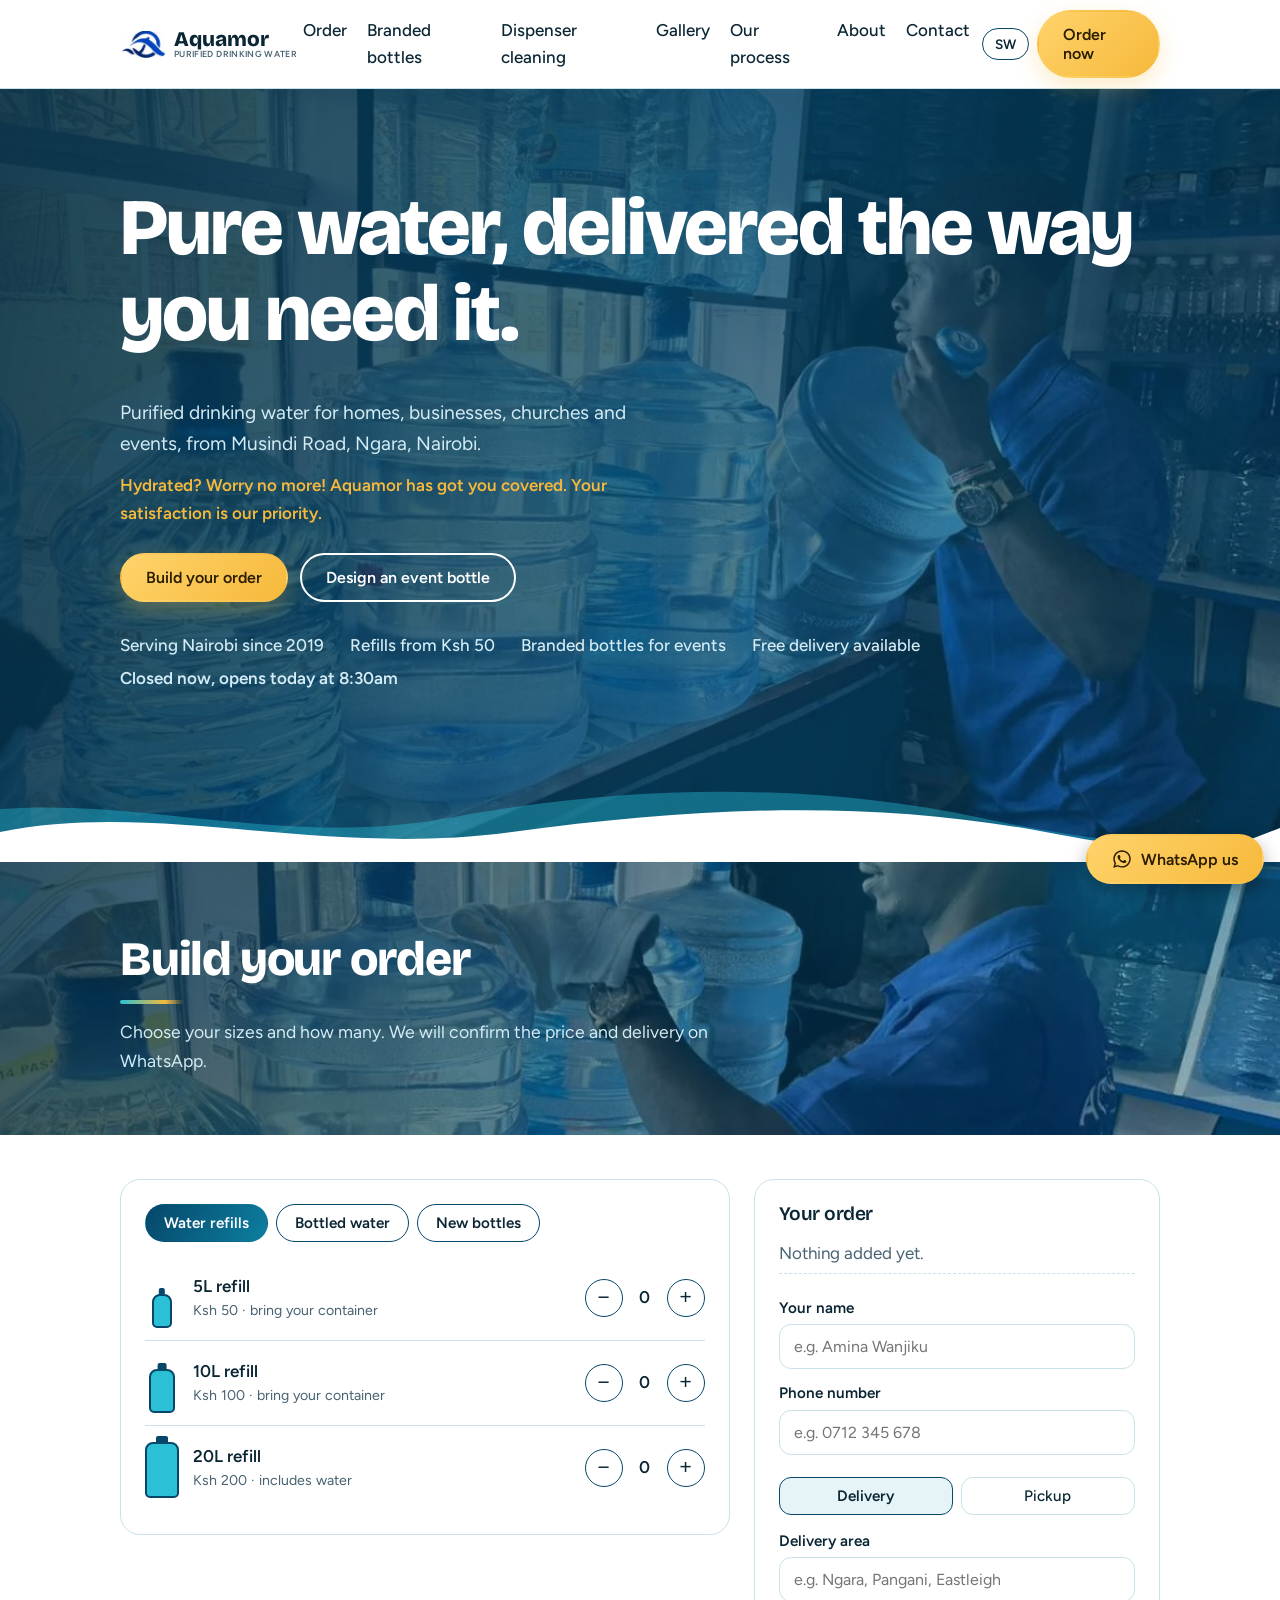
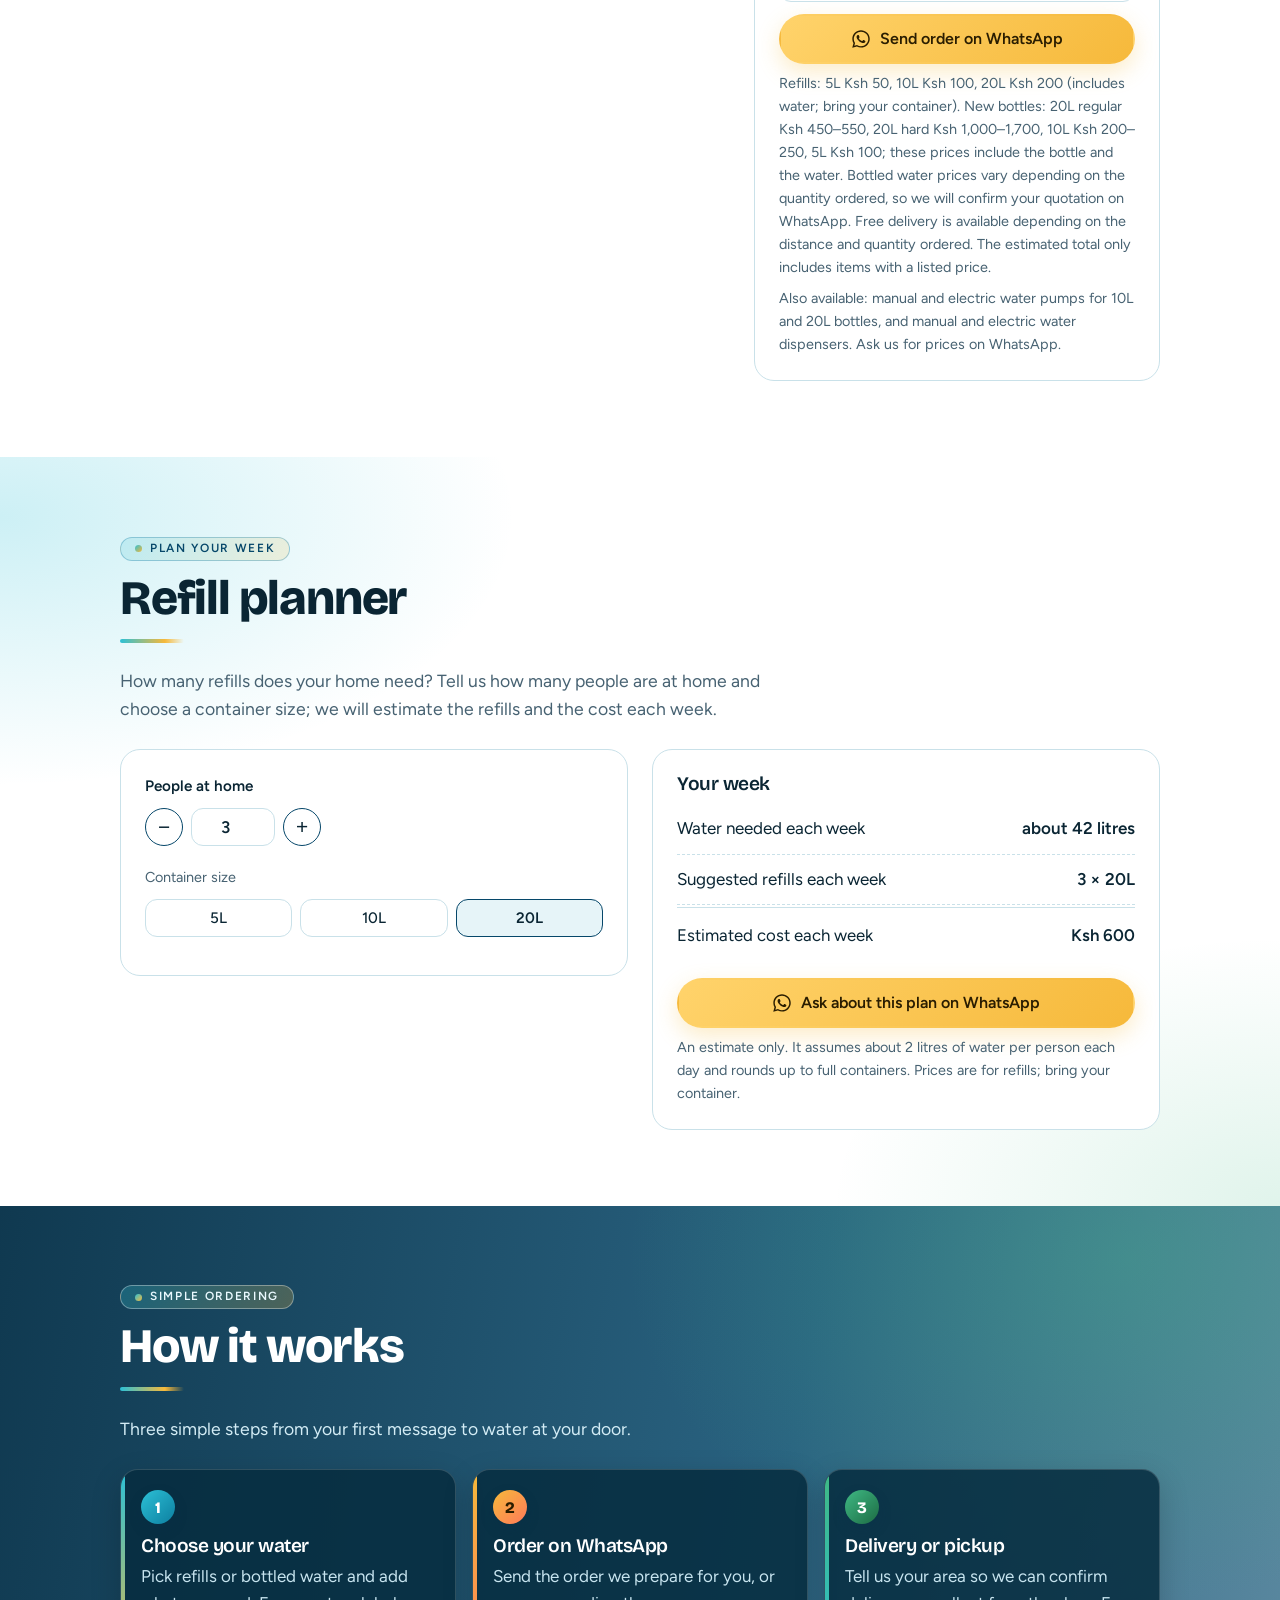
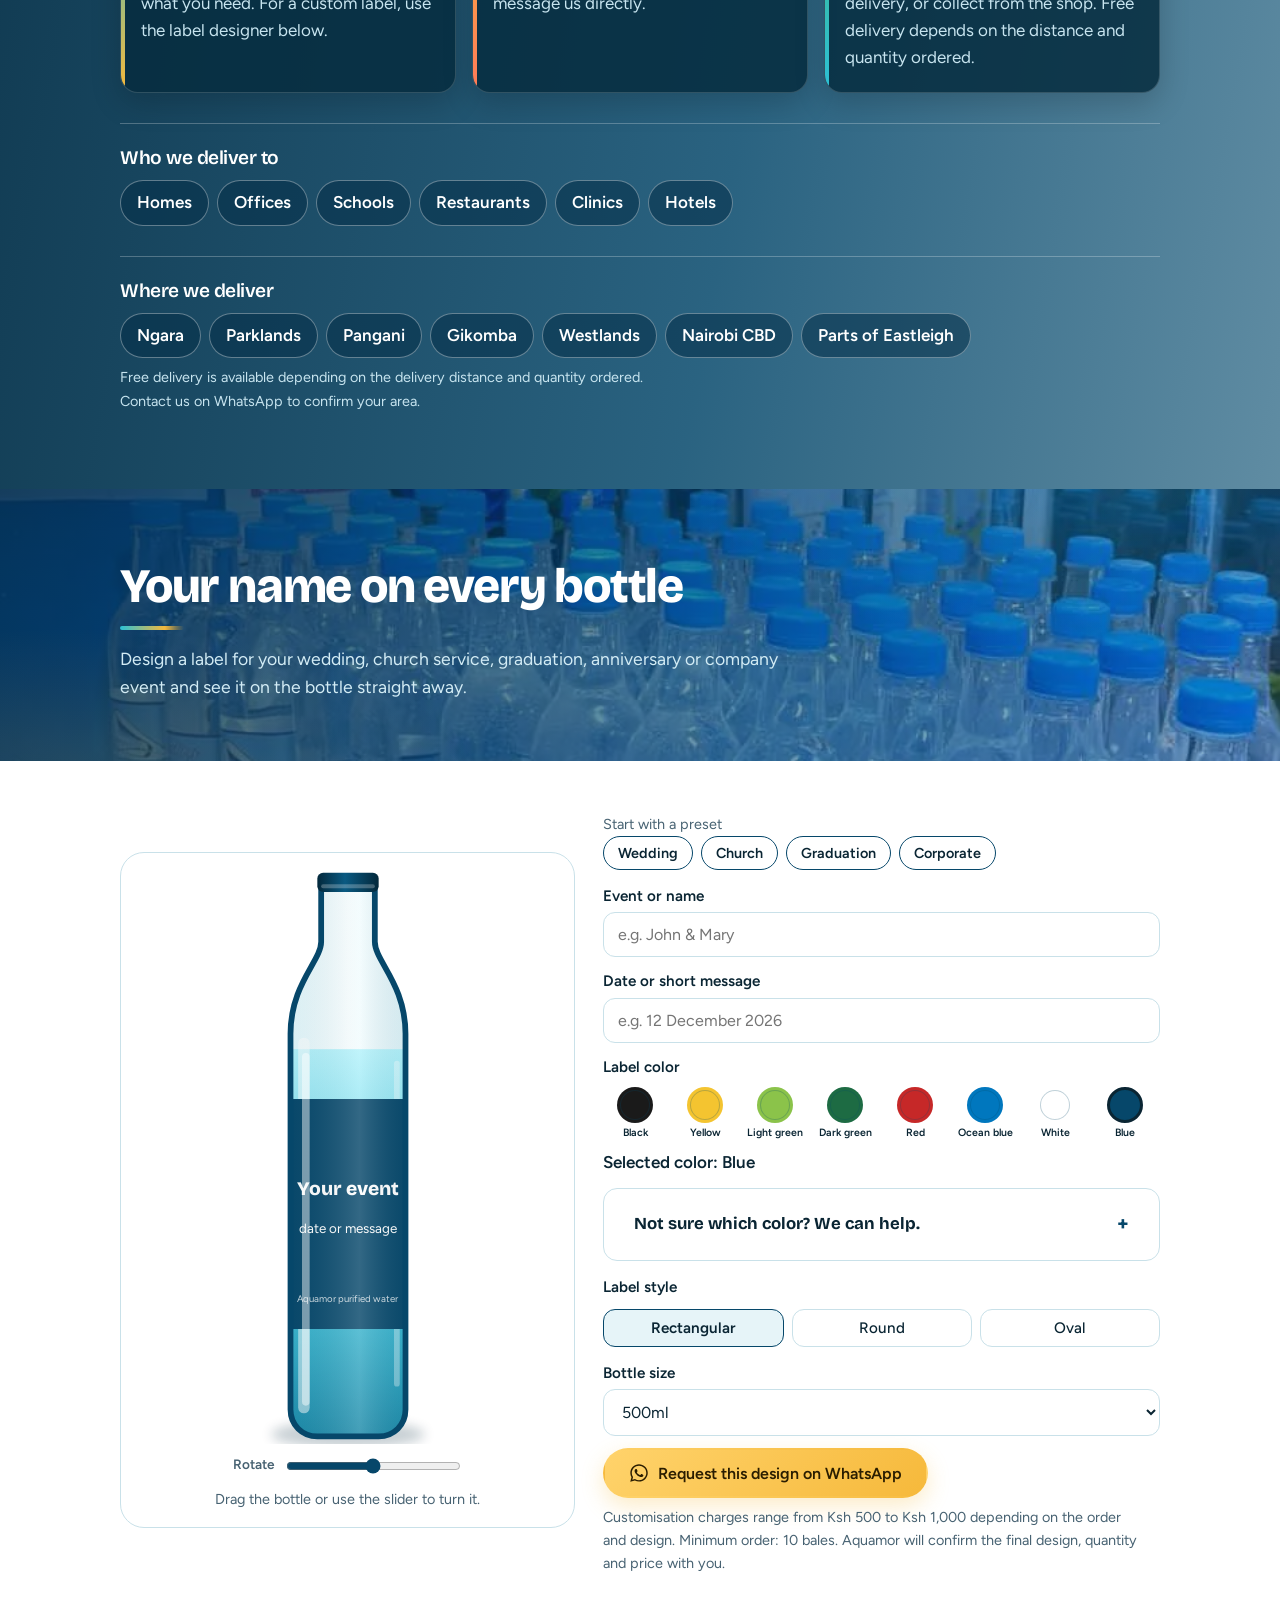
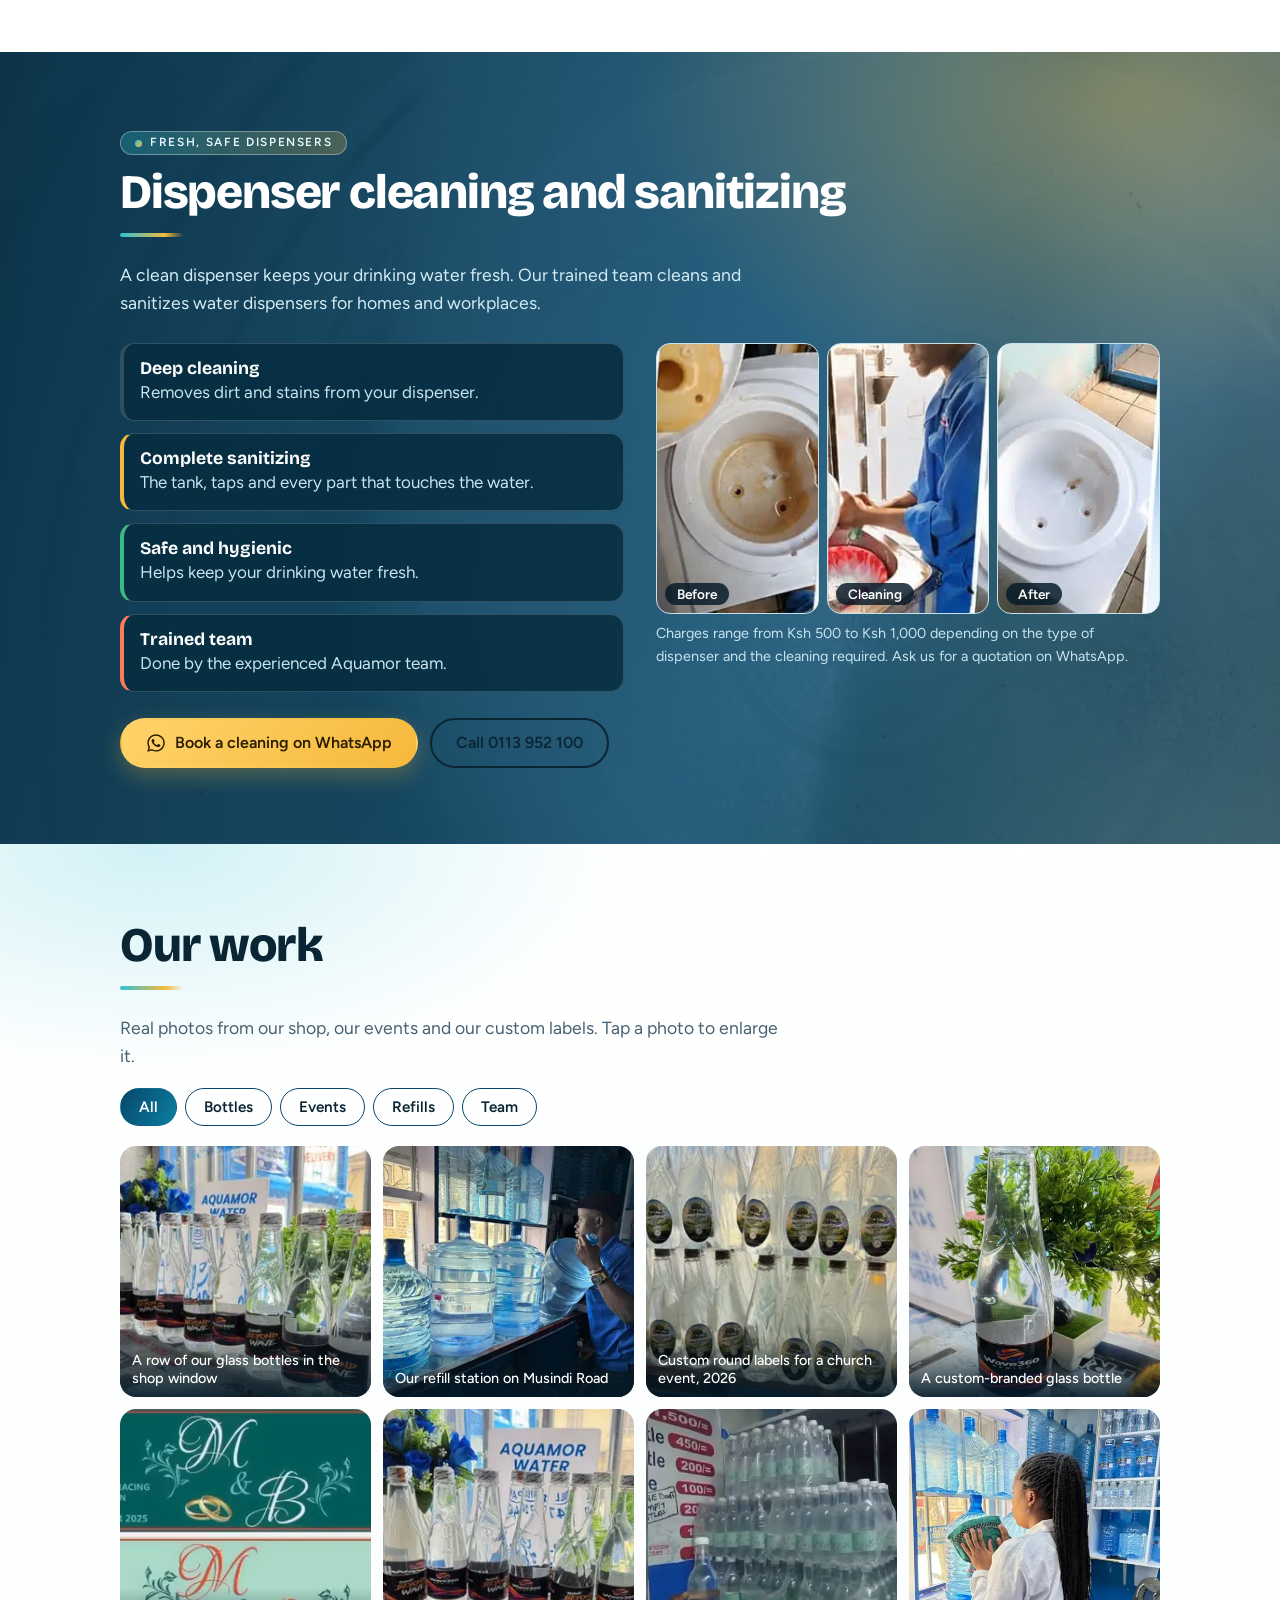
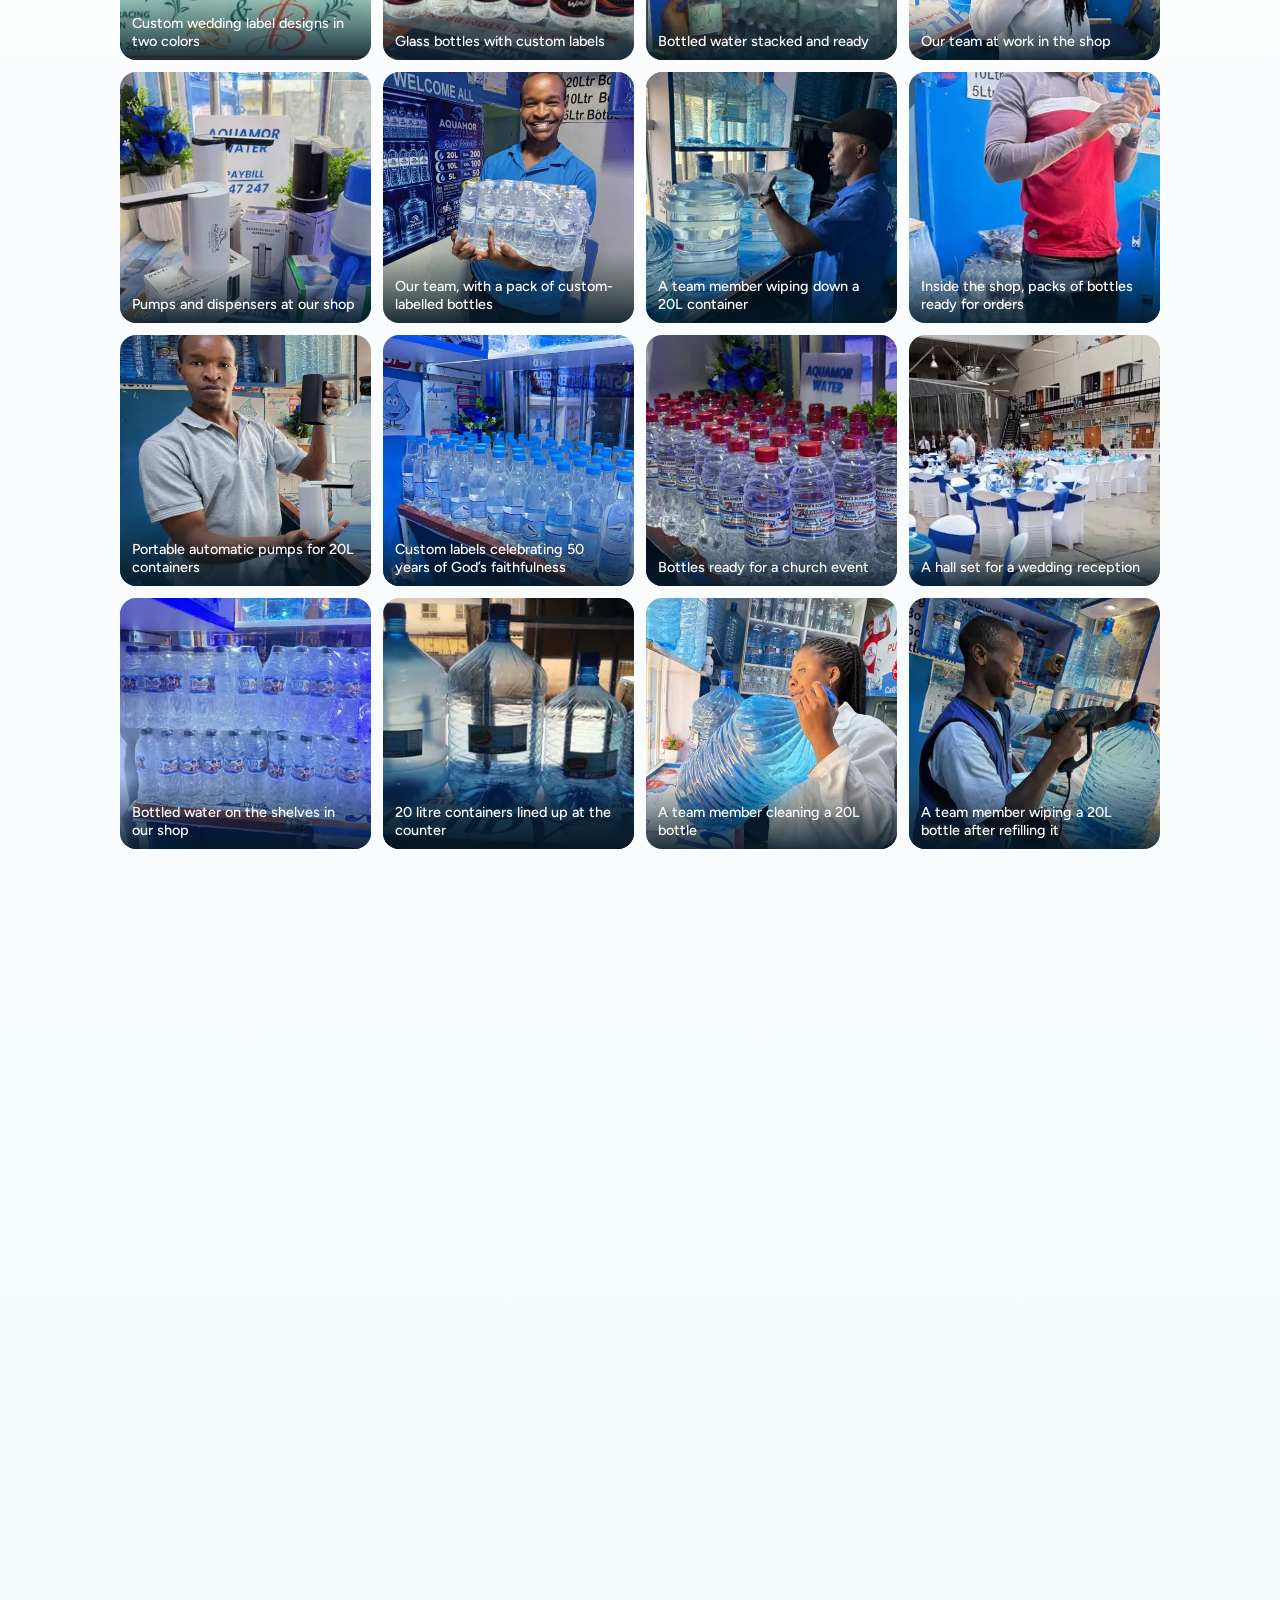
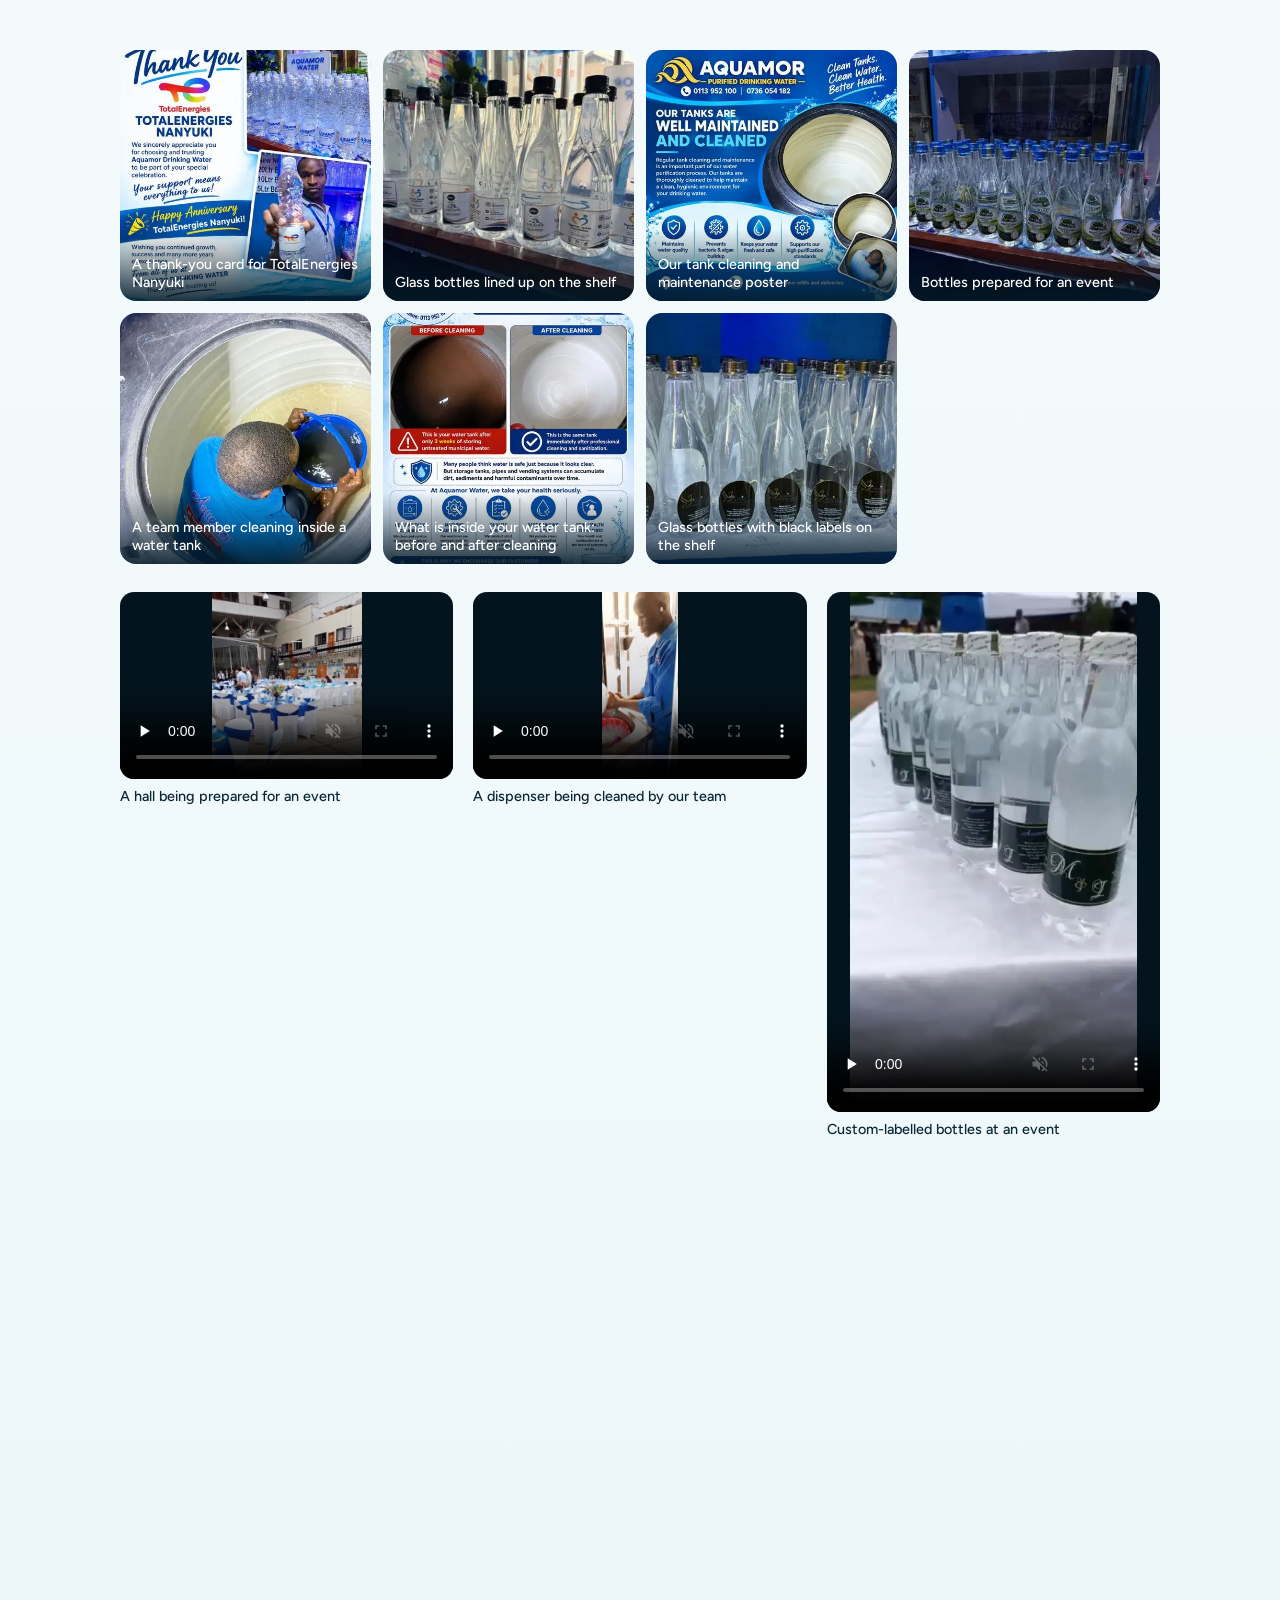
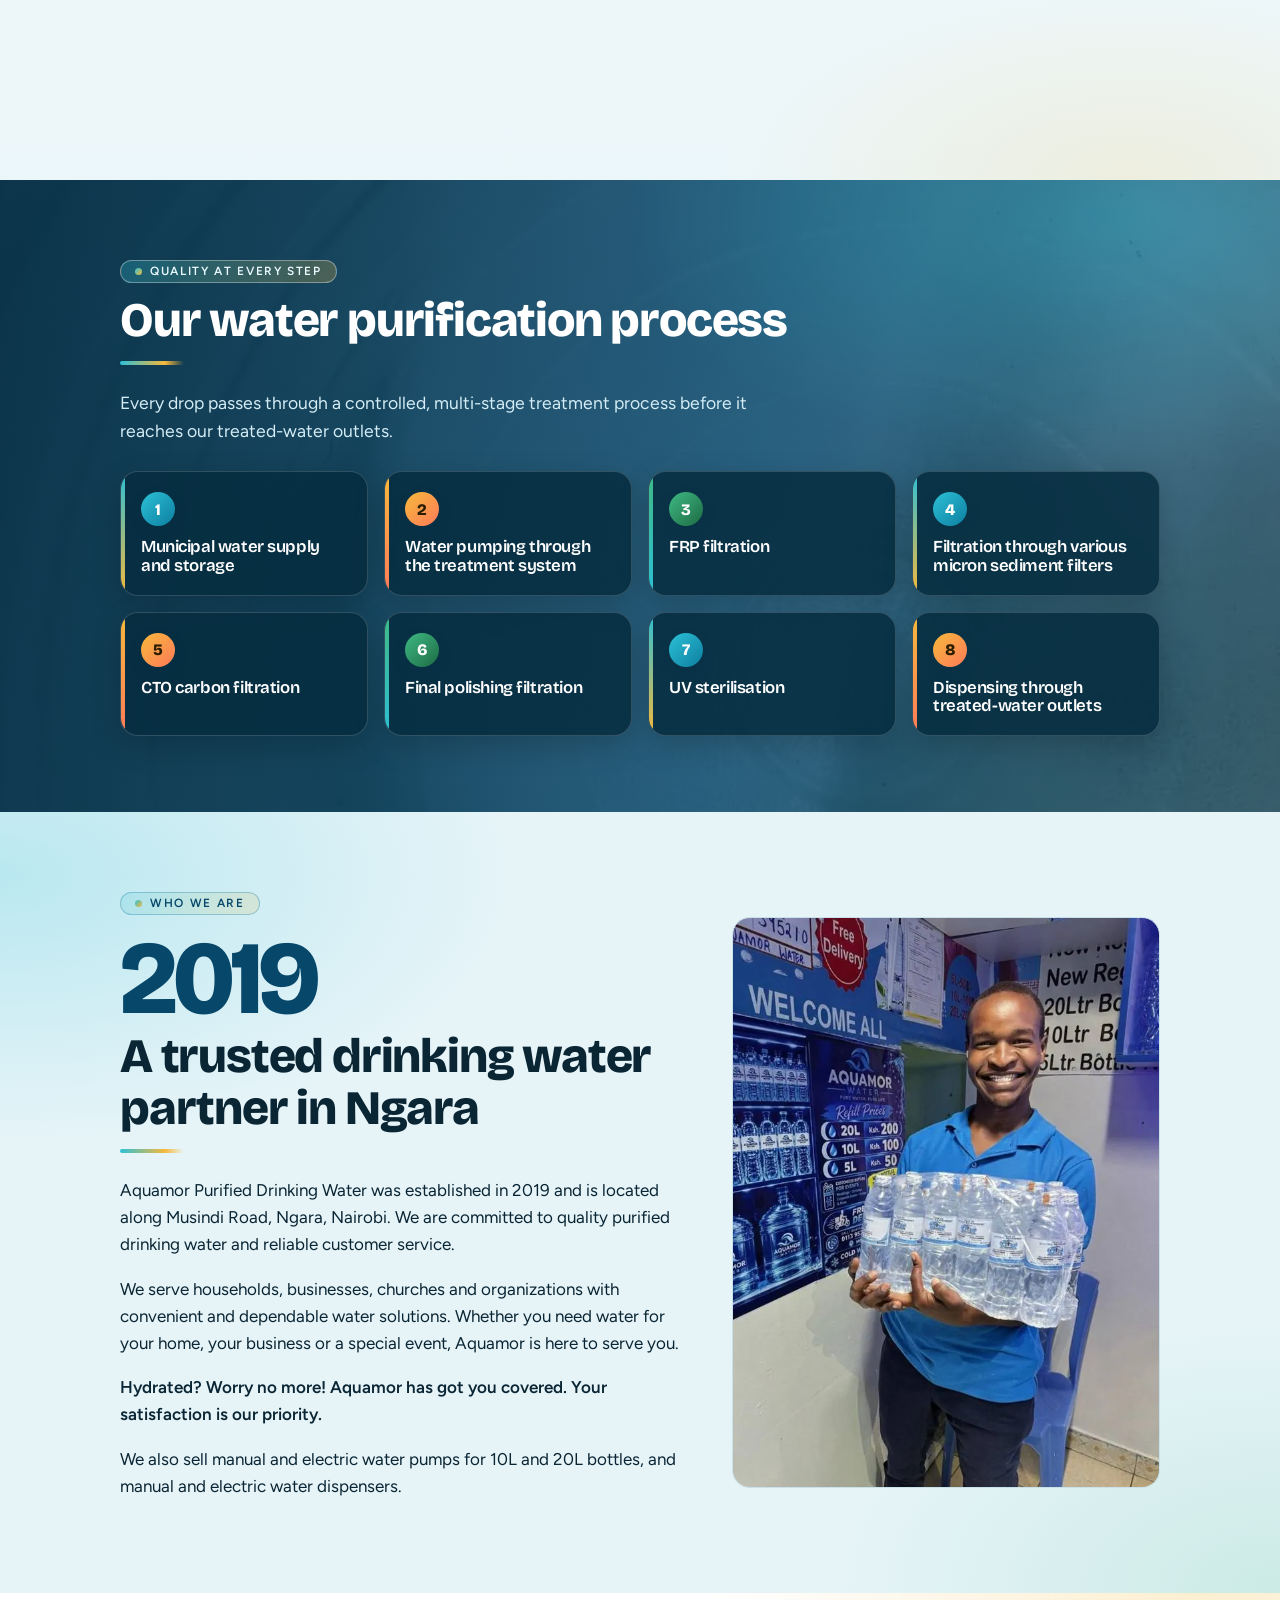
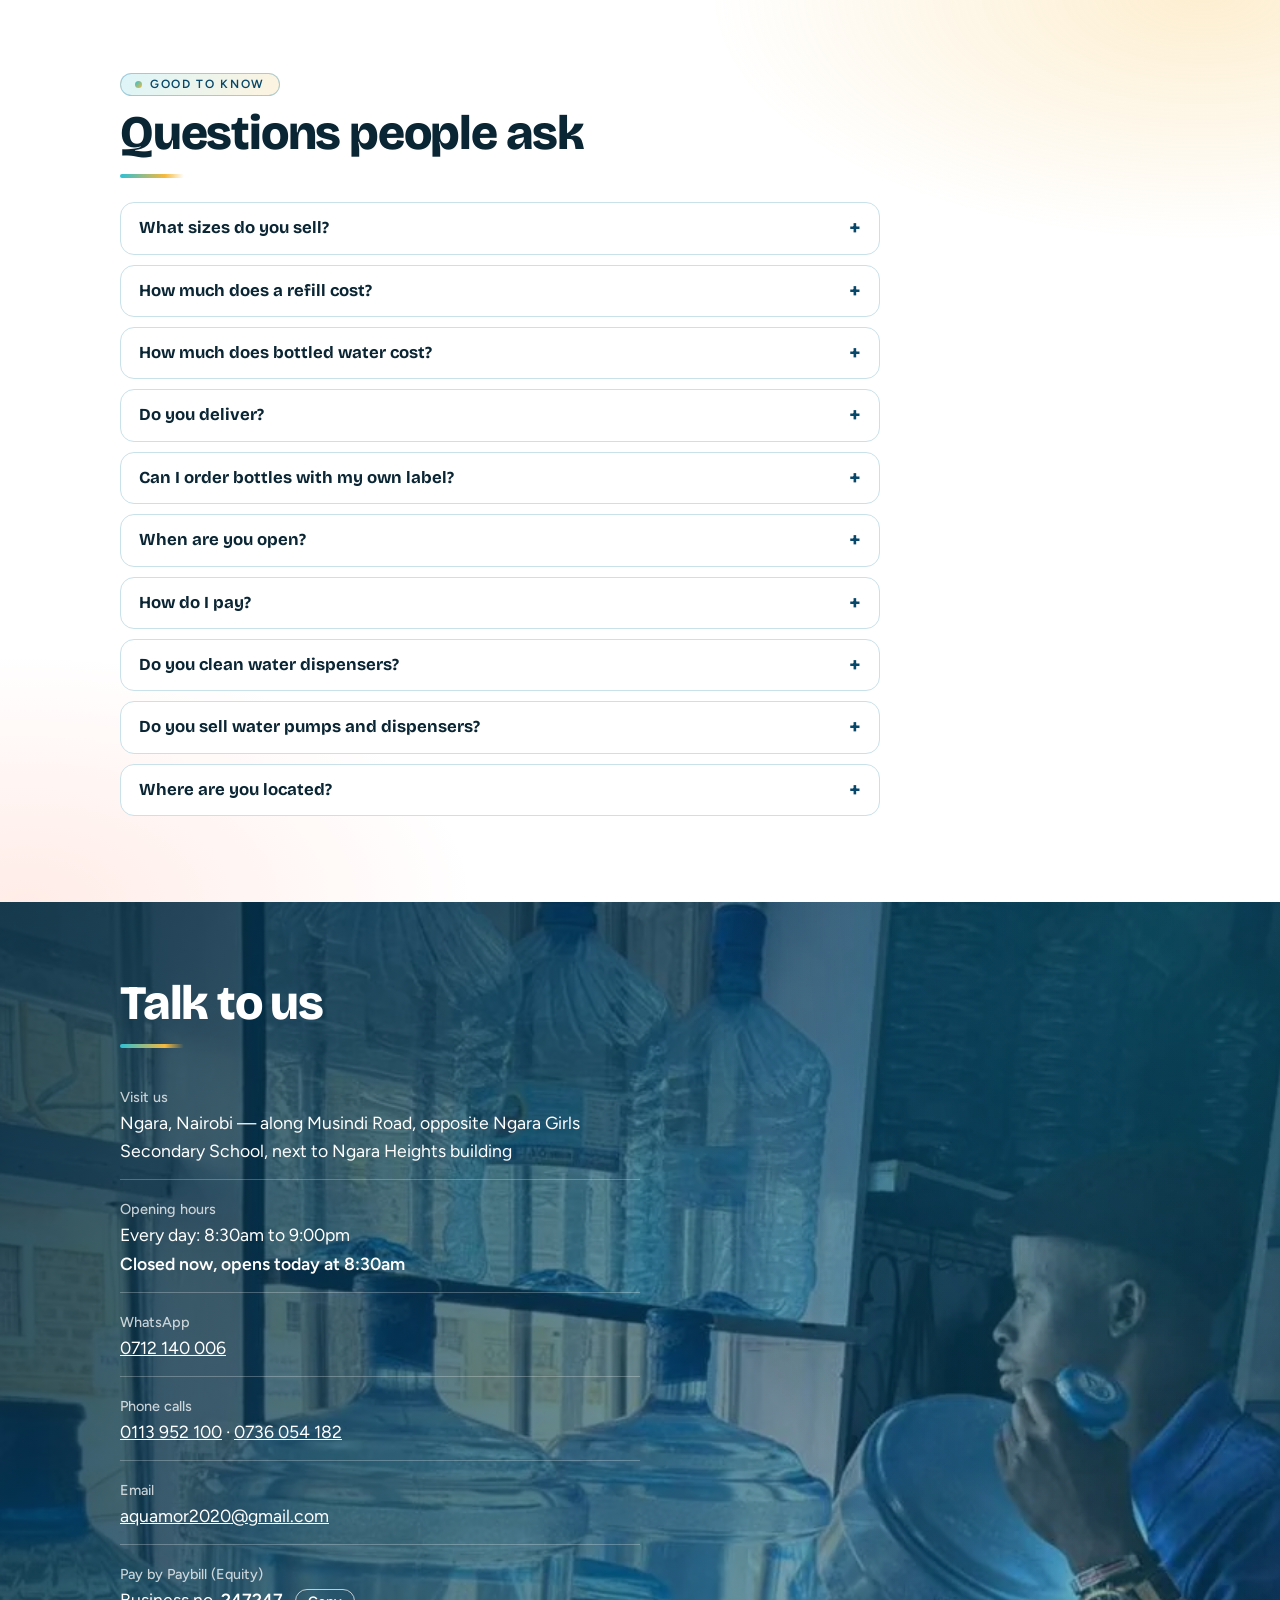
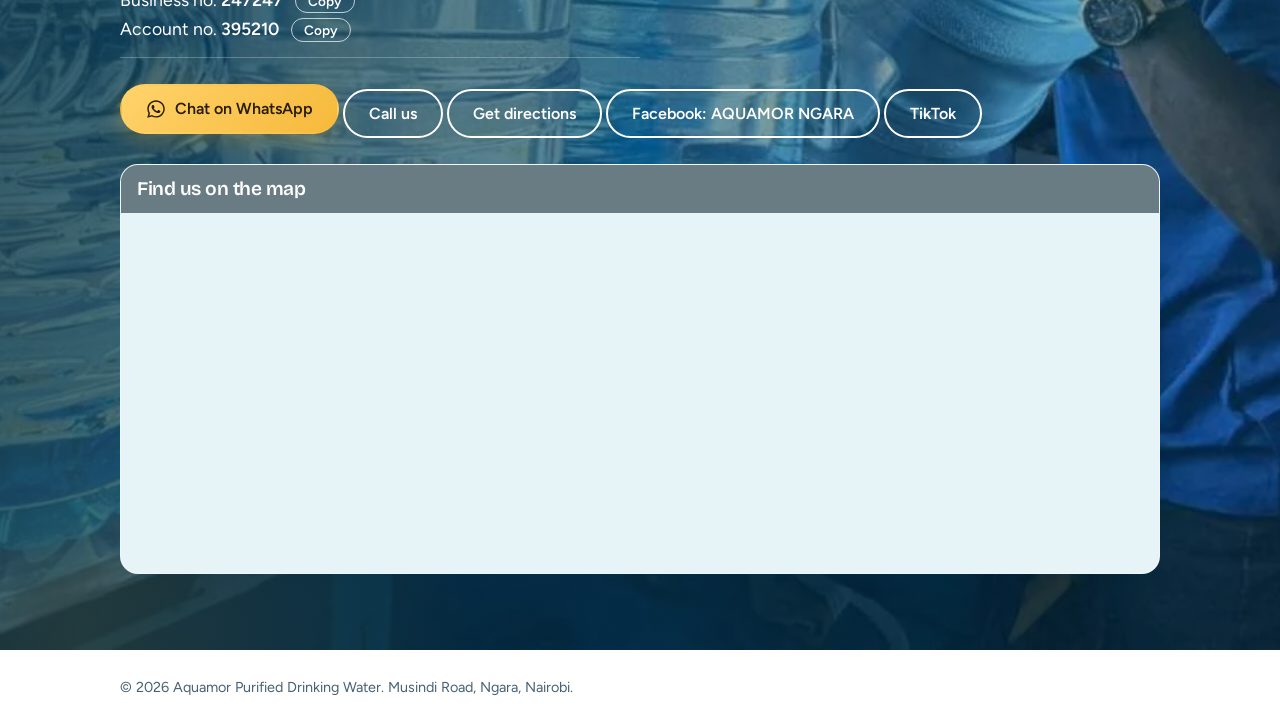
==== commit d817135b: "chore: refresh static preview from main" ====
--- a/index.html
+++ b/index.html
@@ -173,6 +173,7 @@
 </head>
 <body>
 
+<div class="scrollbar" aria-hidden="true"><span id="scrollFill"></span></div>
 <a class="skip" href="#top">Skip to content</a>
 <header class="top">
   <div class="nav">
@@ -254,8 +255,9 @@
   </div>
 </section>
 
-<section id="planner">
+<section id="planner" class="tinted tint-aqua">
   <div class="wrap">
+    <p class="eyebrow">Plan your week</p>
     <h2>Refill planner</h2>
     <p class="lead">How many refills does your home need? Tell us how many people are at home and choose a container size; we will estimate the refills and the cost each week.</p>
     <div class="plan">
@@ -288,8 +290,10 @@
   </div>
 </section>
 
-<section id="how" class="how">
+<section id="how" class="how withbg withbg--leaf">
+  <div class="bg" aria-hidden="true"><picture class="on"><source type="image/webp" srcset="assets/img/shopTeam-480.webp 480w, assets/img/shopTeam-800.webp 800w, assets/img/shopTeam.webp 960w" sizes="100vw"><img src="assets/img/shopTeam.jpg" srcset="assets/img/shopTeam-480.jpg 480w, assets/img/shopTeam-800.jpg 800w, assets/img/shopTeam.jpg 960w" sizes="100vw" alt="" width="960" height="1280" loading="lazy" fetchpriority="low" decoding="async"></picture><picture><source type="image/webp" data-srcset="assets/img/bottleRowTable-480.webp 480w, assets/img/bottleRowTable-800.webp 800w, assets/img/bottleRowTable.webp 1200w" sizes="100vw"><img data-src="assets/img/bottleRowTable.jpg" data-srcset="assets/img/bottleRowTable-480.jpg 480w, assets/img/bottleRowTable-800.jpg 800w, assets/img/bottleRowTable.jpg 1200w" sizes="100vw" alt="" width="1200" height="900" loading="lazy" fetchpriority="low" decoding="async"></picture><picture><source type="image/webp" data-srcset="assets/img/refill-480.webp 480w, assets/img/refill-800.webp 800w, assets/img/refill.webp 1200w" sizes="100vw"><img data-src="assets/img/refill.jpg" data-srcset="assets/img/refill-480.jpg 480w, assets/img/refill-800.jpg 800w, assets/img/refill.jpg 1200w" sizes="100vw" alt="" width="1200" height="900" loading="lazy" fetchpriority="low" decoding="async"></picture><picture><source type="image/webp" data-srcset="assets/img/glassRow-480.webp 480w, assets/img/glassRow-800.webp 800w, assets/img/glassRow.webp 1200w" sizes="100vw"><img data-src="assets/img/glassRow.jpg" data-srcset="assets/img/glassRow-480.jpg 480w, assets/img/glassRow-800.jpg 800w, assets/img/glassRow.jpg 1200w" sizes="100vw" alt="" width="1200" height="900" loading="lazy" fetchpriority="low" decoding="async"></picture><picture><source type="image/webp" data-srcset="assets/img/glassShelf-480.webp 480w, assets/img/glassShelf-800.webp 800w, assets/img/glassShelf.webp 1200w" sizes="100vw"><img data-src="assets/img/glassShelf.jpg" data-srcset="assets/img/glassShelf-480.jpg 480w, assets/img/glassShelf-800.jpg 800w, assets/img/glassShelf.jpg 1200w" sizes="100vw" alt="" width="1200" height="900" loading="lazy" fetchpriority="low" decoding="async"></picture><picture><source type="image/webp" data-srcset="assets/img/tankCleaning-480.webp 480w, assets/img/tankCleaning-800.webp 800w, assets/img/tankCleaning.webp 1200w" sizes="100vw"><img data-src="assets/img/tankCleaning.jpg" data-srcset="assets/img/tankCleaning-480.jpg 480w, assets/img/tankCleaning-800.jpg 800w, assets/img/tankCleaning.jpg 1200w" sizes="100vw" alt="" width="1200" height="1600" loading="lazy" fetchpriority="low" decoding="async"></picture></div>
   <div class="wrap">
+    <p class="eyebrow">Simple ordering</p>
     <h2>How it works</h2>
     <p class="lead">Three simple steps from your first message to water at your door.</p>
     <ol class="steps">
@@ -441,8 +445,10 @@
   </div>
 </section>
 
-<section id="cleaning" class="foamsec">
+<section id="cleaning" class="withbg withbg--sun">
+  <div class="bg" aria-hidden="true"><picture class="on"><source type="image/webp" srcset="assets/img/tankInterior-480.webp 480w, assets/img/tankInterior-800.webp 800w, assets/img/tankInterior.webp 960w" sizes="100vw"><img src="assets/img/tankInterior.jpg" srcset="assets/img/tankInterior-480.jpg 480w, assets/img/tankInterior-800.jpg 800w, assets/img/tankInterior.jpg 960w" sizes="100vw" alt="" width="960" height="1280" loading="lazy" fetchpriority="low" decoding="async"></picture><picture><source type="image/webp" data-srcset="assets/img/tankCleaning-480.webp 480w, assets/img/tankCleaning-800.webp 800w, assets/img/tankCleaning.webp 1200w" sizes="100vw"><img data-src="assets/img/tankCleaning.jpg" data-srcset="assets/img/tankCleaning-480.jpg 480w, assets/img/tankCleaning-800.jpg 800w, assets/img/tankCleaning.jpg 1200w" sizes="100vw" alt="" width="1200" height="1600" loading="lazy" fetchpriority="low" decoding="async"></picture><picture><source type="image/webp" data-srcset="assets/img/dispenserTap-480.webp 480w, assets/img/dispenserTap-800.webp 800w, assets/img/dispenserTap.webp 1060w" sizes="100vw"><img data-src="assets/img/dispenserTap.jpg" data-srcset="assets/img/dispenserTap-480.jpg 480w, assets/img/dispenserTap-800.jpg 800w, assets/img/dispenserTap.jpg 1060w" sizes="100vw" alt="" width="1060" height="1280" loading="lazy" fetchpriority="low" decoding="async"></picture><picture><source type="image/webp" data-srcset="assets/img/clean-480.webp 480w, assets/img/clean-800.webp 800w, assets/img/clean.webp 1200w" sizes="100vw"><img data-src="assets/img/clean.jpg" data-srcset="assets/img/clean-480.jpg 480w, assets/img/clean-800.jpg 800w, assets/img/clean.jpg 1200w" sizes="100vw" alt="" width="1200" height="900" loading="lazy" fetchpriority="low" decoding="async"></picture><picture><source type="image/webp" data-srcset="assets/img/tankCheck-480.webp 480w, assets/img/tankCheck-800.webp 800w, assets/img/tankCheck.webp 853w" sizes="100vw"><img data-src="assets/img/tankCheck.jpg" data-srcset="assets/img/tankCheck-480.jpg 480w, assets/img/tankCheck-800.jpg 800w, assets/img/tankCheck.jpg 853w" sizes="100vw" alt="" width="853" height="1280" loading="lazy" fetchpriority="low" decoding="async"></picture><picture><source type="image/webp" data-srcset="assets/img/wash-480.webp 480w, assets/img/wash-800.webp 800w, assets/img/wash.webp 1200w" sizes="100vw"><img data-src="assets/img/wash.jpg" data-srcset="assets/img/wash-480.jpg 480w, assets/img/wash-800.jpg 800w, assets/img/wash.jpg 1200w" sizes="100vw" alt="" width="1200" height="900" loading="lazy" fetchpriority="low" decoding="async"></picture></div>
   <div class="wrap">
+    <p class="eyebrow">Fresh, safe dispensers</p>
     <h2>Dispenser cleaning and sanitizing</h2>
     <p class="lead">A clean dispenser keeps your drinking water fresh. Our trained team cleans and sanitizes water dispensers for homes and workplaces.</p>
     <div class="cgrid">
@@ -468,7 +474,7 @@
   </div>
 </section>
 
-<section id="gallery" class="gallery">
+<section id="gallery" class="gallery tinted tint-night">
   <div class="wrap">
     <h2>Our work</h2>
     <p class="lead">Real photos from our shop, our events and our custom labels. Tap a photo to enlarge it.</p>
@@ -663,8 +669,10 @@
       </div>
   </div>
 </section>
-<section id="process" class="process">
+<section id="process" class="process withbg withbg--aqua">
+  <div class="bg" aria-hidden="true"><picture class="on"><source type="image/webp" srcset="assets/img/tankInterior-480.webp 480w, assets/img/tankInterior-800.webp 800w, assets/img/tankInterior.webp 960w" sizes="100vw"><img src="assets/img/tankInterior.jpg" srcset="assets/img/tankInterior-480.jpg 480w, assets/img/tankInterior-800.jpg 800w, assets/img/tankInterior.jpg 960w" sizes="100vw" alt="" width="960" height="1280" loading="lazy" fetchpriority="low" decoding="async"></picture><picture><source type="image/webp" data-srcset="assets/img/tankCleaning-480.webp 480w, assets/img/tankCleaning-800.webp 800w, assets/img/tankCleaning.webp 1200w" sizes="100vw"><img data-src="assets/img/tankCleaning.jpg" data-srcset="assets/img/tankCleaning-480.jpg 480w, assets/img/tankCleaning-800.jpg 800w, assets/img/tankCleaning.jpg 1200w" sizes="100vw" alt="" width="1200" height="1600" loading="lazy" fetchpriority="low" decoding="async"></picture><picture><source type="image/webp" data-srcset="assets/img/tankCare-480.webp 480w, assets/img/tankCare-800.webp 800w, assets/img/tankCare.webp 1200w" sizes="100vw"><img data-src="assets/img/tankCare.jpg" data-srcset="assets/img/tankCare-480.jpg 480w, assets/img/tankCare-800.jpg 800w, assets/img/tankCare.jpg 1200w" sizes="100vw" alt="" width="1200" height="1200" loading="lazy" fetchpriority="low" decoding="async"></picture><picture><source type="image/webp" data-srcset="assets/img/clean-480.webp 480w, assets/img/clean-800.webp 800w, assets/img/clean.webp 1200w" sizes="100vw"><img data-src="assets/img/clean.jpg" data-srcset="assets/img/clean-480.jpg 480w, assets/img/clean-800.jpg 800w, assets/img/clean.jpg 1200w" sizes="100vw" alt="" width="1200" height="900" loading="lazy" fetchpriority="low" decoding="async"></picture><picture><source type="image/webp" data-srcset="assets/img/refill-480.webp 480w, assets/img/refill-800.webp 800w, assets/img/refill.webp 1200w" sizes="100vw"><img data-src="assets/img/refill.jpg" data-srcset="assets/img/refill-480.jpg 480w, assets/img/refill-800.jpg 800w, assets/img/refill.jpg 1200w" sizes="100vw" alt="" width="1200" height="900" loading="lazy" fetchpriority="low" decoding="async"></picture></div>
   <div class="wrap">
+    <p class="eyebrow">Quality at every step</p>
     <h2>Our water purification process</h2>
     <p class="lead">Every drop passes through a controlled, multi-stage treatment process before it reaches our treated-water outlets.</p>
     <ol class="steps processsteps">
@@ -701,9 +709,10 @@
   </form>
 </dialog>
 
-<section id="about" class="about">
+<section id="about" class="about tinted tint-aqua">
   <div class="wrap aboutgrid">
     <div>
+    <p class="eyebrow">Who we are</p>
     <p class="stat">2019</p>
     <h2>A trusted drinking water partner in Ngara</h2>
     <p>Aquamor Purified Drinking Water was established in 2019 and is located along Musindi Road, Ngara, Nairobi. We are committed to quality purified drinking water and reliable customer service.</p>
@@ -718,8 +727,9 @@
 <section id="reviews" hidden>
   <div class="wrap"><h2>What customers say</h2><div class="revs" id="revList"></div></div>
 </section>
-<section id="faq">
+<section id="faq" class="tinted tint-sun">
   <div class="wrap">
+    <p class="eyebrow">Good to know</p>
     <h2>Questions people ask</h2>
     <details><summary>What sizes do you sell?</summary><p>We refill 5L, 10L and 20L containers. We also sell bottled drinking water in 200ml, 300ml, 500ml, 1L, 1.5L, 2L, 3L, 5L, 10L and 20L bottles.</p></details>
     <details><summary>How much does a refill cost?</summary><p>A 5L refill is Ksh 50, a 10L refill is Ksh 100 and a 20L refill is Ksh 200. A refill includes the water; bring your container.</p></details>
--- a/css/styles.css
+++ b/css/styles.css
@@ -4,6 +4,7 @@
 :root{
   --ink:#0a2533; --muted:#476272; --bg:#ffffff; --foam:#e6f4f8; --deep:#06476a; --deeper:#042f47; --aqua:#2cc0d6;
   --sun:#f6b93b; --on-sun:#2a1d00; --line:#c9e1e9; --card:#ffffff; --on-deep:#ffffff;
+  --coral:#ff7a59; --leaf:#3fb984;
   box-sizing:border-box;
 }
 @media (prefers-color-scheme: dark){
@@ -46,9 +47,9 @@
 .skip{position:absolute;left:12px;top:-60px;z-index:50;background:var(--sun);color:var(--on-sun);padding:10px 16px;border-radius:0 0 10px 10px;font-weight:600;text-decoration:none;transition:top .15s}
 .skip:focus{top:0}
 main:focus{outline:none}
-.btn{display:inline-block;padding:13px 24px;border-radius:999px;font:600 1rem "Figtree",sans-serif;text-decoration:none;border:2px solid transparent;cursor:pointer}
-.btn-sun{background:var(--sun);color:var(--on-sun)}
-.btn-sun:hover{filter:brightness(1.07)}
+.btn{display:inline-block;padding:13px 24px;border-radius:999px;font:600 1rem "Figtree",sans-serif;text-decoration:none;border:2px solid transparent;cursor:pointer;transition:transform .2s ease,box-shadow .2s ease,filter .2s ease}
+.btn-sun{background:linear-gradient(135deg,#ffd36b,var(--sun));color:var(--on-sun);box-shadow:0 8px 22px rgba(246,185,59,.28)}
+.btn-sun:hover{transform:translateY(-1px);box-shadow:0 12px 26px rgba(246,185,59,.36)}
 .btn-line{border-color:currentColor;background:transparent;color:inherit}
 .btn-line:hover{background:rgba(255,255,255,.12)}
 
@@ -60,18 +61,71 @@
 .wave path{fill:var(--bg)}
 .wave .back{fill:var(--aqua);opacity:.4;animation:drift 8s ease-in-out infinite alternate}
 @keyframes drift{to{transform:translateX(-50px)}}
-@media(prefers-reduced-motion:reduce){.wave .back{animation:none}html{scroll-behavior:auto}}
+@media(prefers-reduced-motion:reduce){.wave .back{animation:none}html{scroll-behavior:auto}.btn,.steps li,.points li,.g,.chips li,details{transition:none!important}}
 
 .hero .wrap{display:grid;grid-template-columns:1fr;gap:20px;align-items:center;padding-top:96px;padding-bottom:70px;position:relative;z-index:2}
 .hero::before{content:"";position:absolute;inset:0;z-index:1;background:linear-gradient(100deg,rgba(4,47,71,.9) 0%,rgba(6,71,106,.72) 55%,rgba(6,71,106,.45) 100%)}
 .wave{position:relative;z-index:2}
 .bg{position:absolute;inset:0;z-index:0}
-.bg picture{position:absolute;inset:0;display:block;opacity:0;transition:opacity 1.6s ease}
+.bg picture{position:absolute;inset:0;display:block;opacity:0;transition:opacity 1.2s ease}
 .bg picture.on{opacity:1}
 .bg img{width:100%;height:100%;object-fit:cover;display:block}
+/* Colour rhythm: tinted sections between the photo bands so the page does not
+   stay one flat colour. The glows are decorative only. */
+.tinted{position:relative;overflow:hidden;background:var(--bg)}
+.tinted::before{content:"";position:absolute;inset:0;z-index:0;pointer-events:none;background:
+  radial-gradient(46rem 22rem at 4% 0%,rgba(44,192,214,.20),transparent 70%),
+  radial-gradient(38rem 20rem at 98% 92%,rgba(246,185,59,.16),transparent 70%)}
+.tinted>.wrap{position:relative;z-index:1}
+.tint-aqua::before{background:
+  radial-gradient(46rem 24rem at 0% 8%,rgba(44,192,214,.24),transparent 70%),
+  radial-gradient(40rem 24rem at 100% 100%,rgba(63,185,132,.16),transparent 70%)}
+.tint-sun::before{background:
+  radial-gradient(44rem 22rem at 94% 0%,rgba(246,185,59,.24),transparent 70%),
+  radial-gradient(40rem 22rem at 2% 100%,rgba(255,122,89,.14),transparent 70%)}
+.tint-night{background:linear-gradient(180deg,var(--bg),var(--foam) 130%)}
+.tint-night::before{background:
+  radial-gradient(42rem 20rem at 12% 0%,rgba(44,192,214,.22),transparent 70%),
+  radial-gradient(36rem 18rem at 88% 100%,rgba(246,185,59,.14),transparent 70%)}
+/* Whole sections that sit on fading photos. The overlay keeps the text readable
+   and adds a different colour glow per section. */
+.withbg{position:relative;overflow:hidden;color:#fff;background:var(--deeper)}
+.withbg .bg{z-index:0}
+.withbg::before{content:"";position:absolute;inset:0;z-index:1;background:
+  radial-gradient(60% 60% at 88% 6%,rgba(246,185,59,.22),transparent 65%),
+  linear-gradient(100deg,rgba(4,47,71,.95) 0%,rgba(6,71,106,.84) 58%,rgba(6,71,106,.6) 100%)}
+.withbg--aqua::before{background:
+  radial-gradient(60% 60% at 88% 6%,rgba(44,192,214,.34),transparent 65%),
+  linear-gradient(100deg,rgba(4,47,71,.95) 0%,rgba(6,71,106,.84) 58%,rgba(6,71,106,.6) 100%)}
+.withbg--leaf::before{background:
+  radial-gradient(60% 60% at 88% 6%,rgba(63,185,132,.32),transparent 65%),
+  linear-gradient(100deg,rgba(4,47,71,.95) 0%,rgba(6,71,106,.84) 58%,rgba(6,71,106,.6) 100%)}
+.withbg--sun::before{background:
+  radial-gradient(60% 60% at 88% 6%,rgba(246,185,59,.36),transparent 65%),
+  linear-gradient(100deg,rgba(4,47,71,.95) 0%,rgba(6,71,106,.84) 58%,rgba(6,71,106,.6) 100%)}
+.withbg>.wrap{position:relative;z-index:2}
+.withbg .lead{color:#d3ecf5}
+.withbg .note{color:#c7e4ef}
+.withbg .who{border-top-color:rgba(255,255,255,.25)}
+.withbg .chips li{background:rgba(4,47,71,.55);color:#fff;border-color:rgba(255,255,255,.35)}
+.withbg .steps li{background:rgba(6,45,63,.86);border-color:rgba(255,255,255,.16);color:#fff;box-shadow:0 10px 30px rgba(0,0,0,.18)}
+.withbg .steps p{color:#c7e4ef}
+.withbg .steps h3{color:#fff}
+.withbg .points li{background:rgba(6,45,63,.86);border-color:rgba(255,255,255,.16);color:#fff}
+.withbg .points span{color:#c7e4ef}
+/* Small label above a section heading. */
+.eyebrow{display:inline-flex;align-items:center;gap:8px;margin:0 0 12px;padding:5px 14px;border-radius:999px;
+  background:linear-gradient(120deg,rgba(44,192,214,.16),rgba(246,185,59,.16));
+  border:1px solid rgba(31,126,166,.35);color:var(--deep);
+  font:700 .74rem/1 "Figtree",sans-serif;letter-spacing:.14em;text-transform:uppercase;max-width:none}
+.eyebrow::before{content:"";width:7px;height:7px;border-radius:50%;background:linear-gradient(135deg,var(--aqua),var(--sun))}
+.withbg .eyebrow,.band .eyebrow{color:#eaf9ff;border-color:rgba(255,255,255,.35);background:linear-gradient(120deg,rgba(44,192,214,.28),rgba(246,185,59,.24))}
 .band,.contact{position:relative;overflow:hidden}
 .band{color:#fff;padding:72px 0 60px;background:var(--deeper)}
 .band::before,.contact::before{content:"";position:absolute;inset:0;z-index:1;background:linear-gradient(100deg,rgba(4,47,71,.84) 0%,rgba(6,71,106,.52) 60%,rgba(6,71,106,.3) 100%)}
+.band::after,.contact::after{content:"";position:absolute;inset:0;z-index:1;pointer-events:none;background:
+  radial-gradient(55% 90% at 92% 0%,rgba(44,192,214,.18),transparent 70%),
+  radial-gradient(45% 70% at 6% 100%,rgba(246,185,59,.12),transparent 70%)}
 .band .wrap,.contact .wrap{position:relative;z-index:2}
 .band h2{margin:0 0 .3em}.band .lead{color:#d3ecf5;margin:0}
 section.withband{padding:0 0 76px}
@@ -82,7 +136,8 @@
 .g picture{position:absolute;inset:0;display:block}
 .g img{width:100%;height:100%;object-fit:cover;display:block}
 .g span{position:absolute;left:0;right:0;bottom:0;padding:26px 12px 10px;color:#fff;font:500 .9rem "Figtree",sans-serif;text-align:left;background:linear-gradient(transparent,rgba(4,25,38,.88))}
-.g:hover{filter:brightness(1.06)}.g.hide{display:none}
+.g{transition:transform .3s ease,filter .3s ease,box-shadow .3s ease}
+.g:hover{filter:brightness(1.06);transform:translateY(-2px) scale(1.01);box-shadow:0 16px 34px rgba(4,25,38,.22)}.g.hide{display:none}
 .gallery .tabs{margin:18px 0 0}
 .clips{display:grid;grid-template-columns:repeat(auto-fit,minmax(260px,1fr));gap:20px;margin-top:28px;align-items:start}
 .clip{margin:0}
@@ -102,7 +157,10 @@
 .cgrid{display:grid;grid-template-columns:1fr 1fr;gap:32px;align-items:start;margin-top:26px}
 @media(max-width:820px){.cgrid{grid-template-columns:1fr}}
 .points{list-style:none;margin:0;padding:0;display:grid;gap:12px}
-.points li{padding:14px 16px;border:1.5px solid var(--line);border-radius:14px;background:var(--card)}
+.points li{padding:14px 16px;border:1.5px solid var(--line);border-left:4px solid var(--aqua);border-radius:14px;background:var(--card);transition:transform .2s ease,box-shadow .2s ease}
+.points li:nth-child(2){border-left-color:var(--sun)}
+.points li:nth-child(3){border-left-color:var(--leaf)}
+.points li:nth-child(4){border-left-color:var(--coral)}
 .points b{display:block;font:700 1.1rem "Bricolage Grotesque","Figtree",sans-serif}
 .points span{color:var(--muted)}
 .ba{display:grid;grid-template-columns:repeat(3,1fr);gap:8px}
@@ -116,7 +174,8 @@
 .lang{padding:7px 12px;border-radius:999px;border:1.5px solid var(--deep);background:transparent;color:var(--ink);font:600 .85rem "Figtree",sans-serif;cursor:pointer}
 .lang:hover{background:var(--foam)}
 .navr{display:flex;align-items:center;gap:8px}
-details{border:1.5px solid var(--line);border-radius:14px;background:var(--card);margin:0 0 10px;max-width:760px}
+details{border:1.5px solid var(--line);border-radius:14px;background:var(--card);margin:0 0 10px;max-width:760px;transition:border-color .2s ease,box-shadow .2s ease}
+details[open]{border-color:var(--aqua);box-shadow:0 10px 26px rgba(44,192,214,.12)}
 summary{cursor:pointer;padding:14px 18px;font:700 1.05rem "Bricolage Grotesque","Figtree",sans-serif;list-style:none;display:flex;justify-content:space-between;gap:12px}
 summary::-webkit-details-marker{display:none}
 summary::after{content:"+";font-size:1.4rem;line-height:1;color:var(--deep)}
@@ -131,7 +190,7 @@
 @media(max-width:820px){.build{grid-template-columns:1fr}}
 .tabs{display:flex;gap:8px;margin-bottom:14px;flex-wrap:wrap}
 .tab{padding:9px 18px;border-radius:999px;border:1.5px solid var(--deep);background:transparent;color:var(--ink);font:600 .95rem "Figtree",sans-serif;cursor:pointer}
-.tab[aria-pressed="true"]{background:var(--deep);color:#fff}
+.tab[aria-pressed="true"]{background:linear-gradient(120deg,var(--deep),#0d7fa0);color:#fff;border-color:transparent}
 .row{display:flex;align-items:center;gap:14px;padding:12px 0;border-bottom:1px solid var(--line)}
 .row:last-child{border-bottom:0}
 .row .pic{width:34px;display:flex;justify-content:center;align-items:flex-end;height:60px}
@@ -168,8 +227,13 @@
 .how{background:var(--foam)}
 .steps{list-style:none;margin:26px 0 0;padding:0;display:grid;grid-template-columns:repeat(3,1fr);gap:16px}
 @media(max-width:820px){.steps{grid-template-columns:1fr}}
-.steps li{background:var(--card);border:1.5px solid var(--line);border-radius:18px;padding:20px}
-.steps .n{display:inline-flex;align-items:center;justify-content:center;width:34px;height:34px;border-radius:50%;background:var(--deep);color:#fff;font:800 1rem "Bricolage Grotesque","Figtree",sans-serif}
+.steps li{position:relative;overflow:hidden;background:var(--card);border:1.5px solid var(--line);border-radius:18px;padding:20px;transition:transform .25s ease,box-shadow .25s ease}
+.steps li::after{content:"";position:absolute;inset:0 auto 0 0;width:4px;background:linear-gradient(180deg,var(--aqua),var(--sun))}
+.steps li:nth-child(3n+2)::after{background:linear-gradient(180deg,var(--sun),var(--coral))}
+.steps li:nth-child(3n)::after{background:linear-gradient(180deg,var(--leaf),var(--aqua))}
+.steps .n{display:inline-flex;align-items:center;justify-content:center;width:34px;height:34px;border-radius:50%;background:linear-gradient(135deg,var(--aqua),#0d7fa0);color:#fff;font:800 1rem "Bricolage Grotesque","Figtree",sans-serif;box-shadow:0 6px 14px rgba(4,47,71,.18)}
+.steps li:nth-child(3n+2) .n{background:linear-gradient(135deg,var(--sun),var(--coral));color:var(--on-sun)}
+.steps li:nth-child(3n) .n{background:linear-gradient(135deg,var(--leaf),#1d6b43)}
 .steps h3{margin:12px 0 6px}
 .steps p{margin:0;color:var(--muted)}
 .processsteps{grid-template-columns:repeat(auto-fit,minmax(220px,1fr))}
@@ -177,7 +241,8 @@
 .who{margin-top:30px;padding-top:24px;border-top:1.5px solid var(--line)}
 .who h3{margin:0 0 12px}
 .chips{list-style:none;margin:0;padding:0;display:flex;flex-wrap:wrap;gap:8px}
-.chips li{padding:8px 16px;border-radius:999px;border:1.5px solid var(--deep);background:var(--card);font-weight:600}
+.chips li{padding:8px 16px;border-radius:999px;border:1.5px solid var(--deep);background:var(--card);font-weight:600;transition:transform .2s ease,border-color .2s ease}
+.chips li:hover{transform:translateY(-2px);border-color:var(--aqua)}
 
 .designer{background:var(--bg)}
 .dgrid{display:grid;grid-template-columns:.9fr 1.1fr;gap:28px;align-items:center}
@@ -278,3 +343,8 @@
   .reveal{opacity:1;transform:none;transition:none}
   section h2.reveal-title::after{transform:none;transition:none}
 }
+
+/* Scroll progress: a slim gradient line above the sticky header. */
+.scrollbar{position:fixed;left:0;right:0;top:0;height:3px;z-index:45;background:transparent;pointer-events:none}
+.scrollbar span{display:block;height:100%;width:0;background:linear-gradient(90deg,var(--aqua),var(--sun) 55%,var(--coral));transition:width .1s linear}
+@media(prefers-reduced-motion:reduce){.scrollbar span{transition:none}}
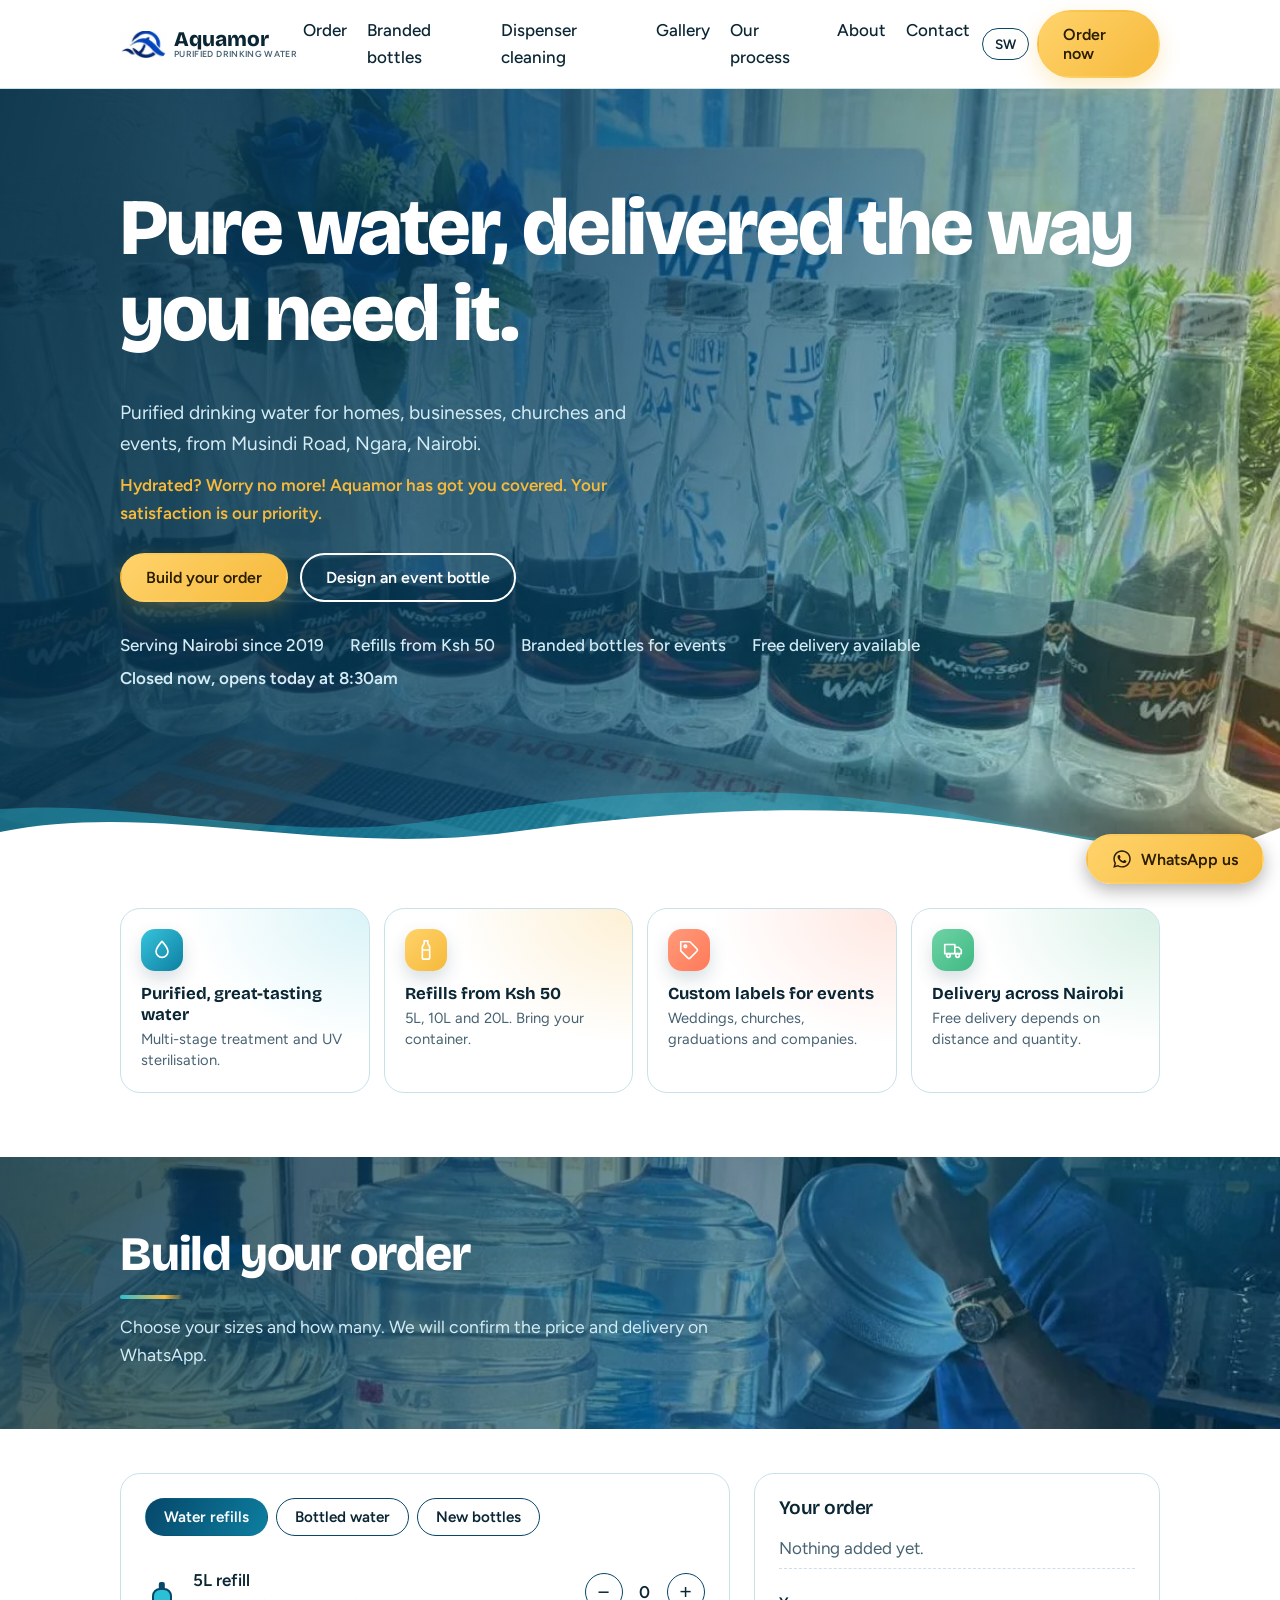
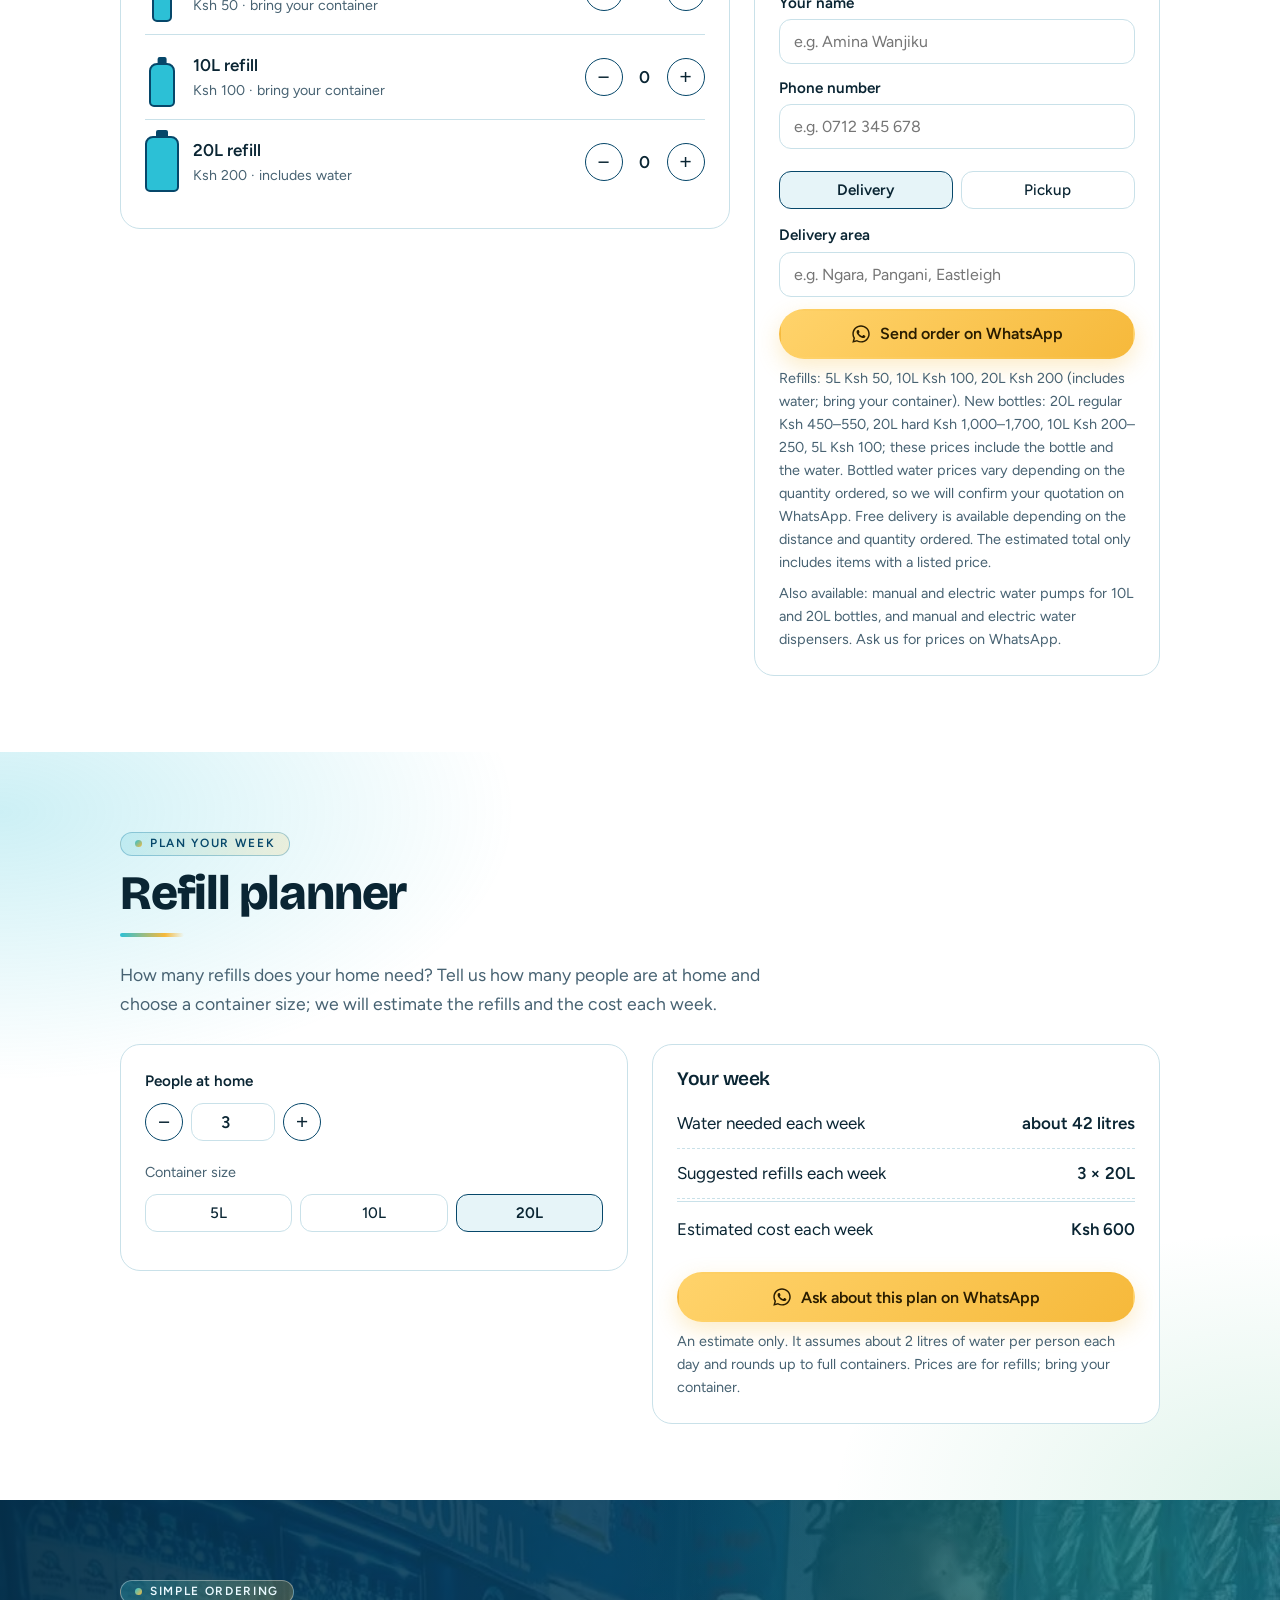
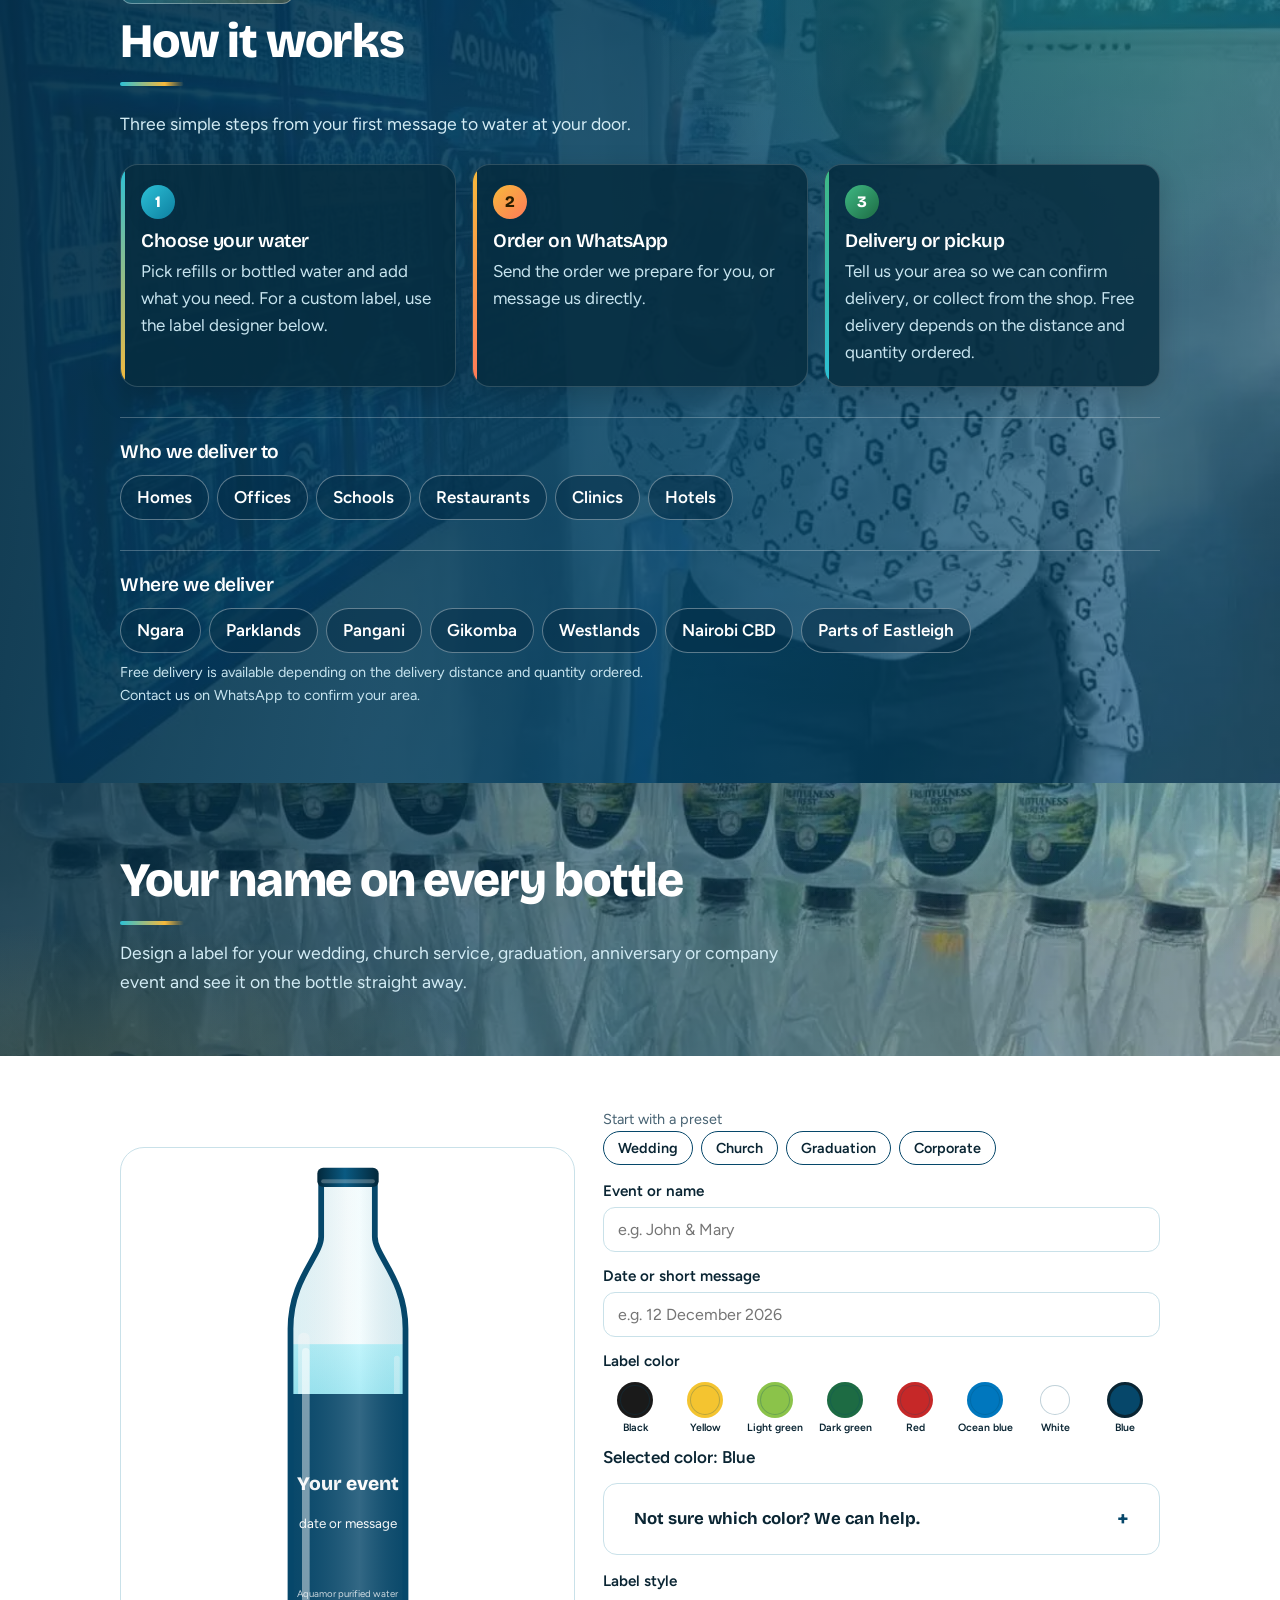
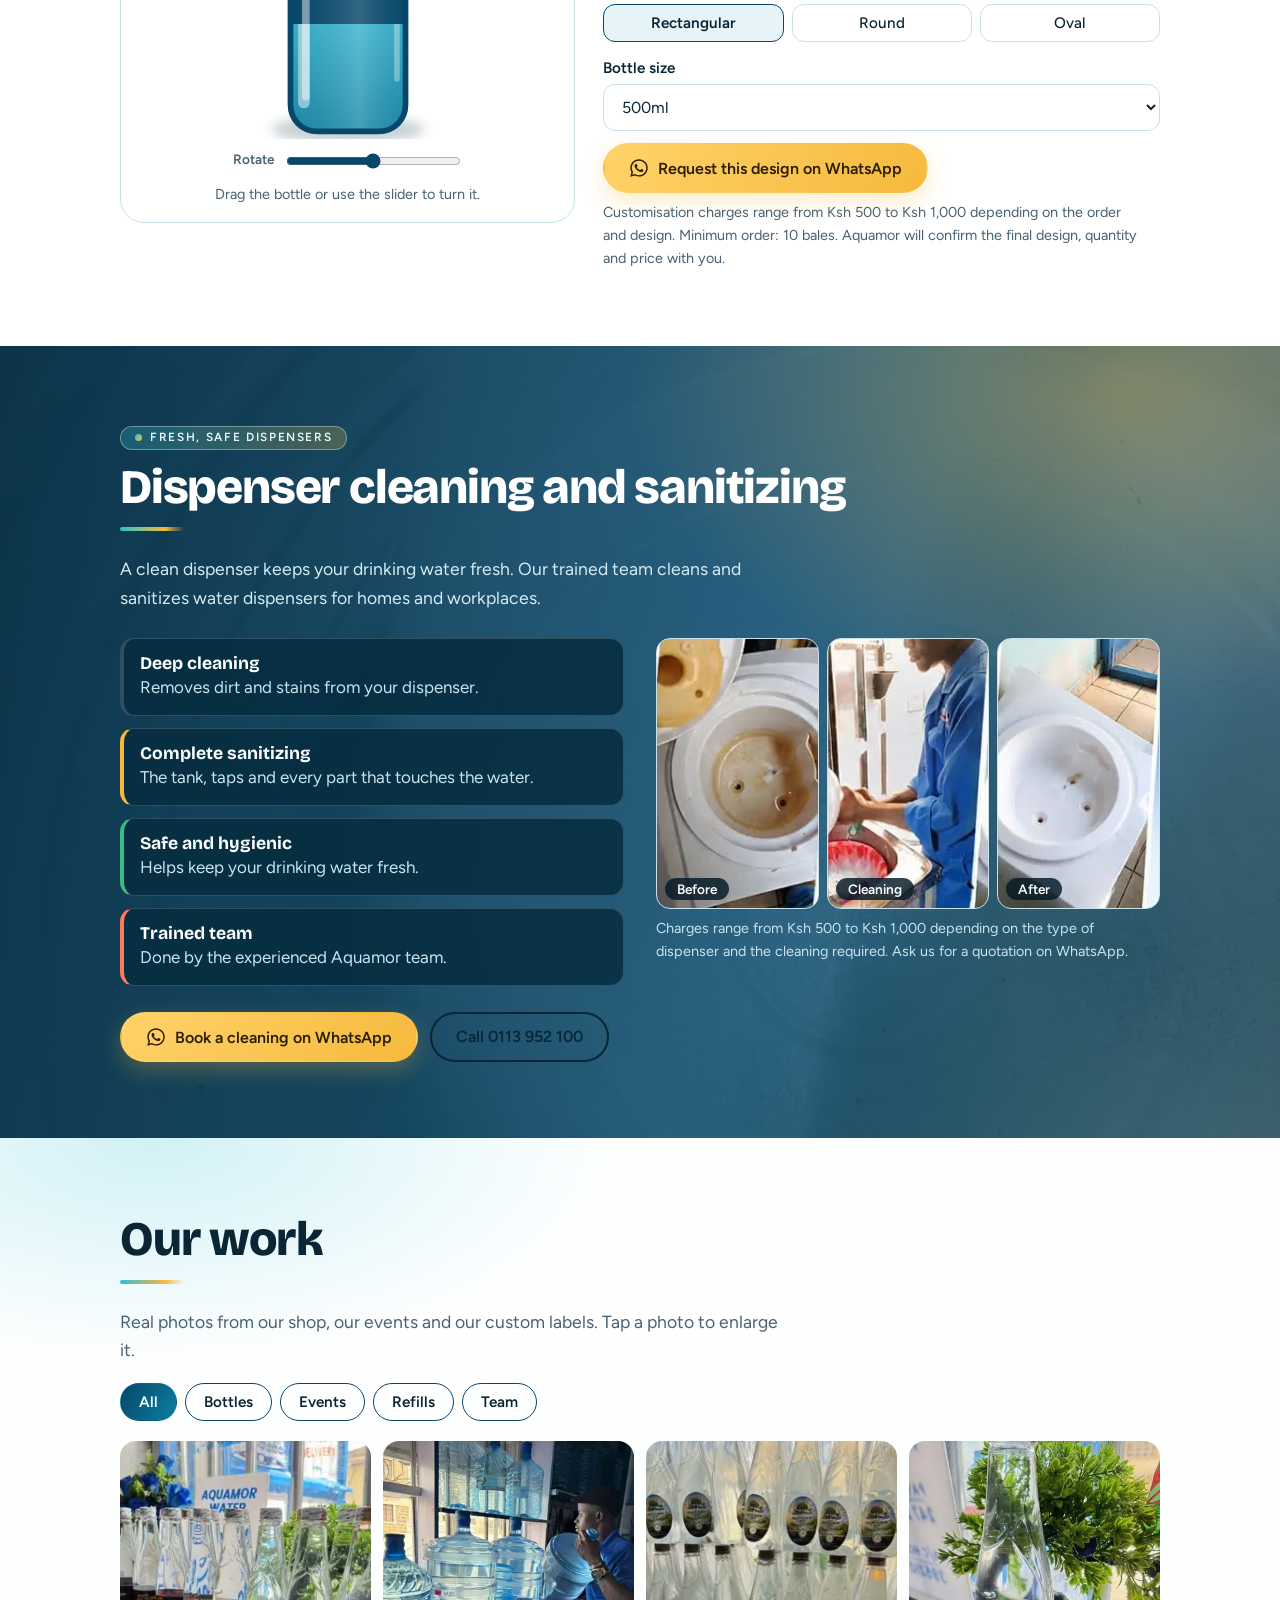
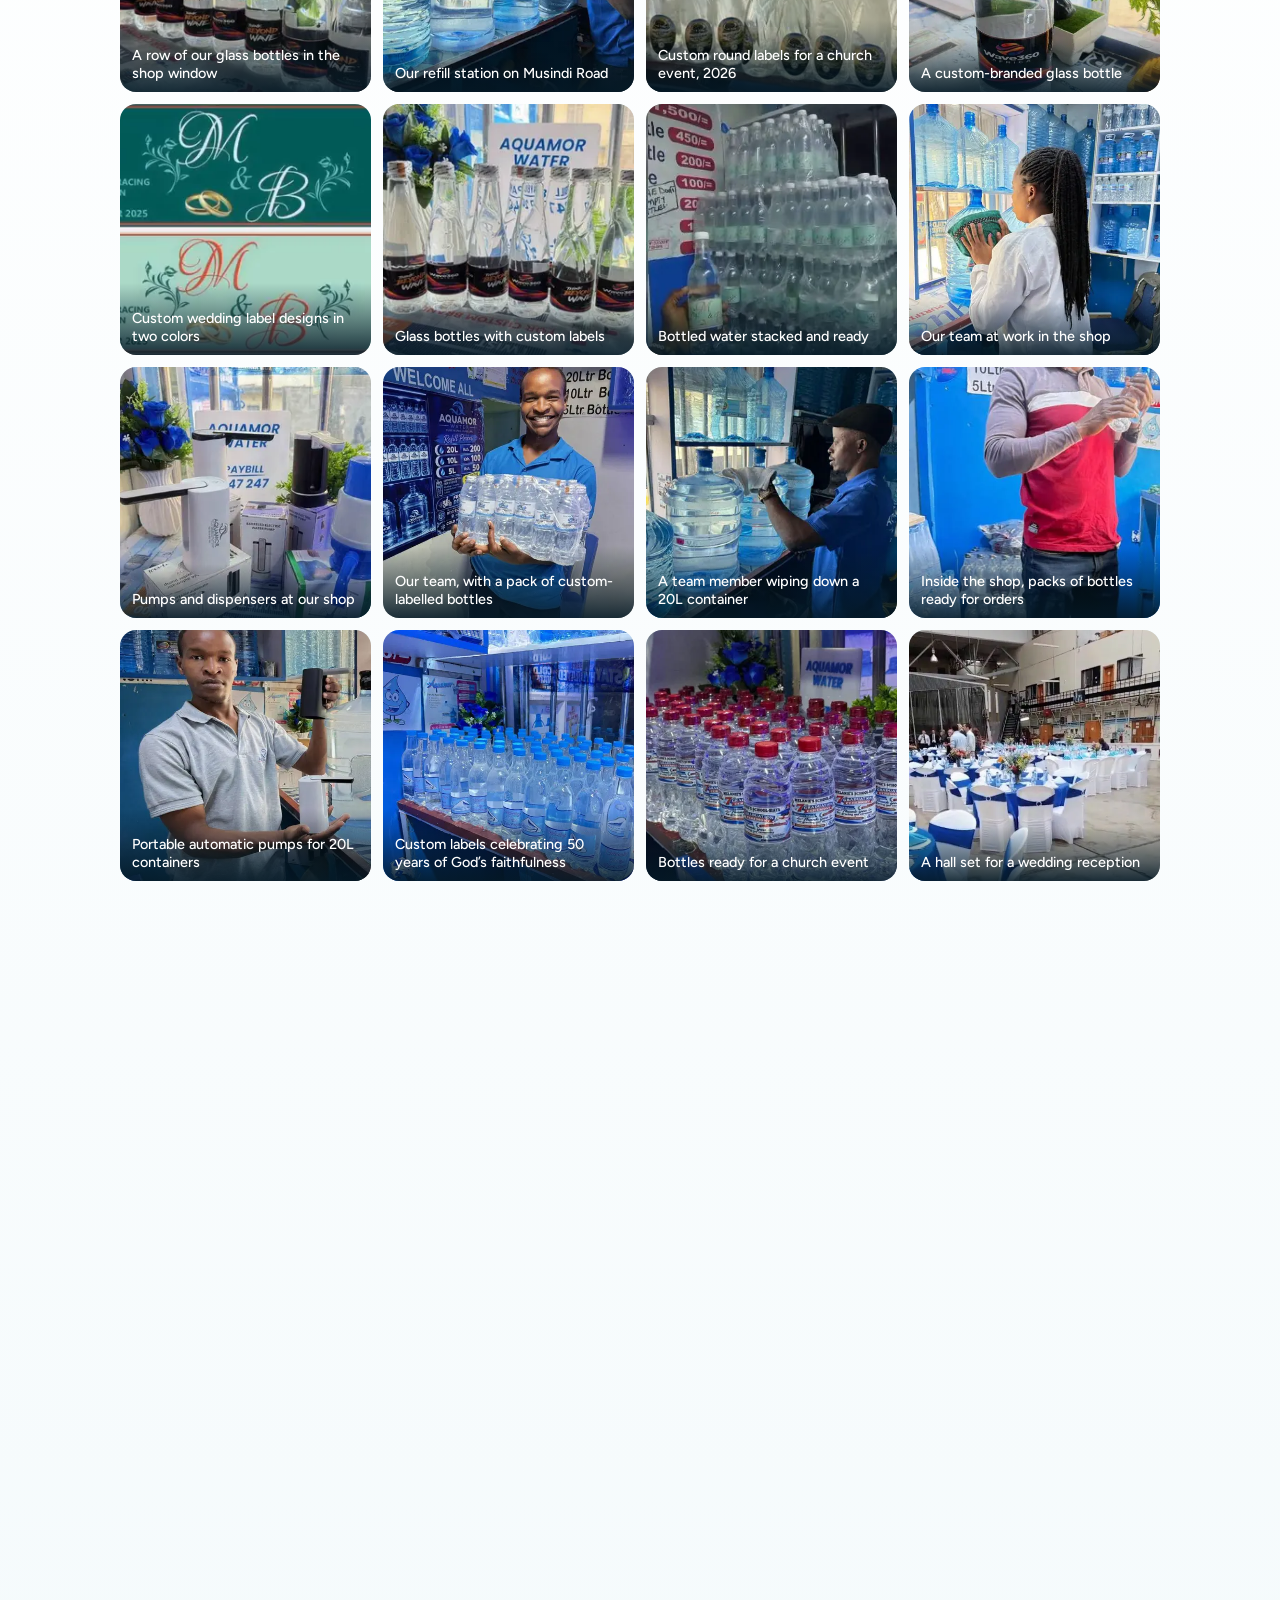
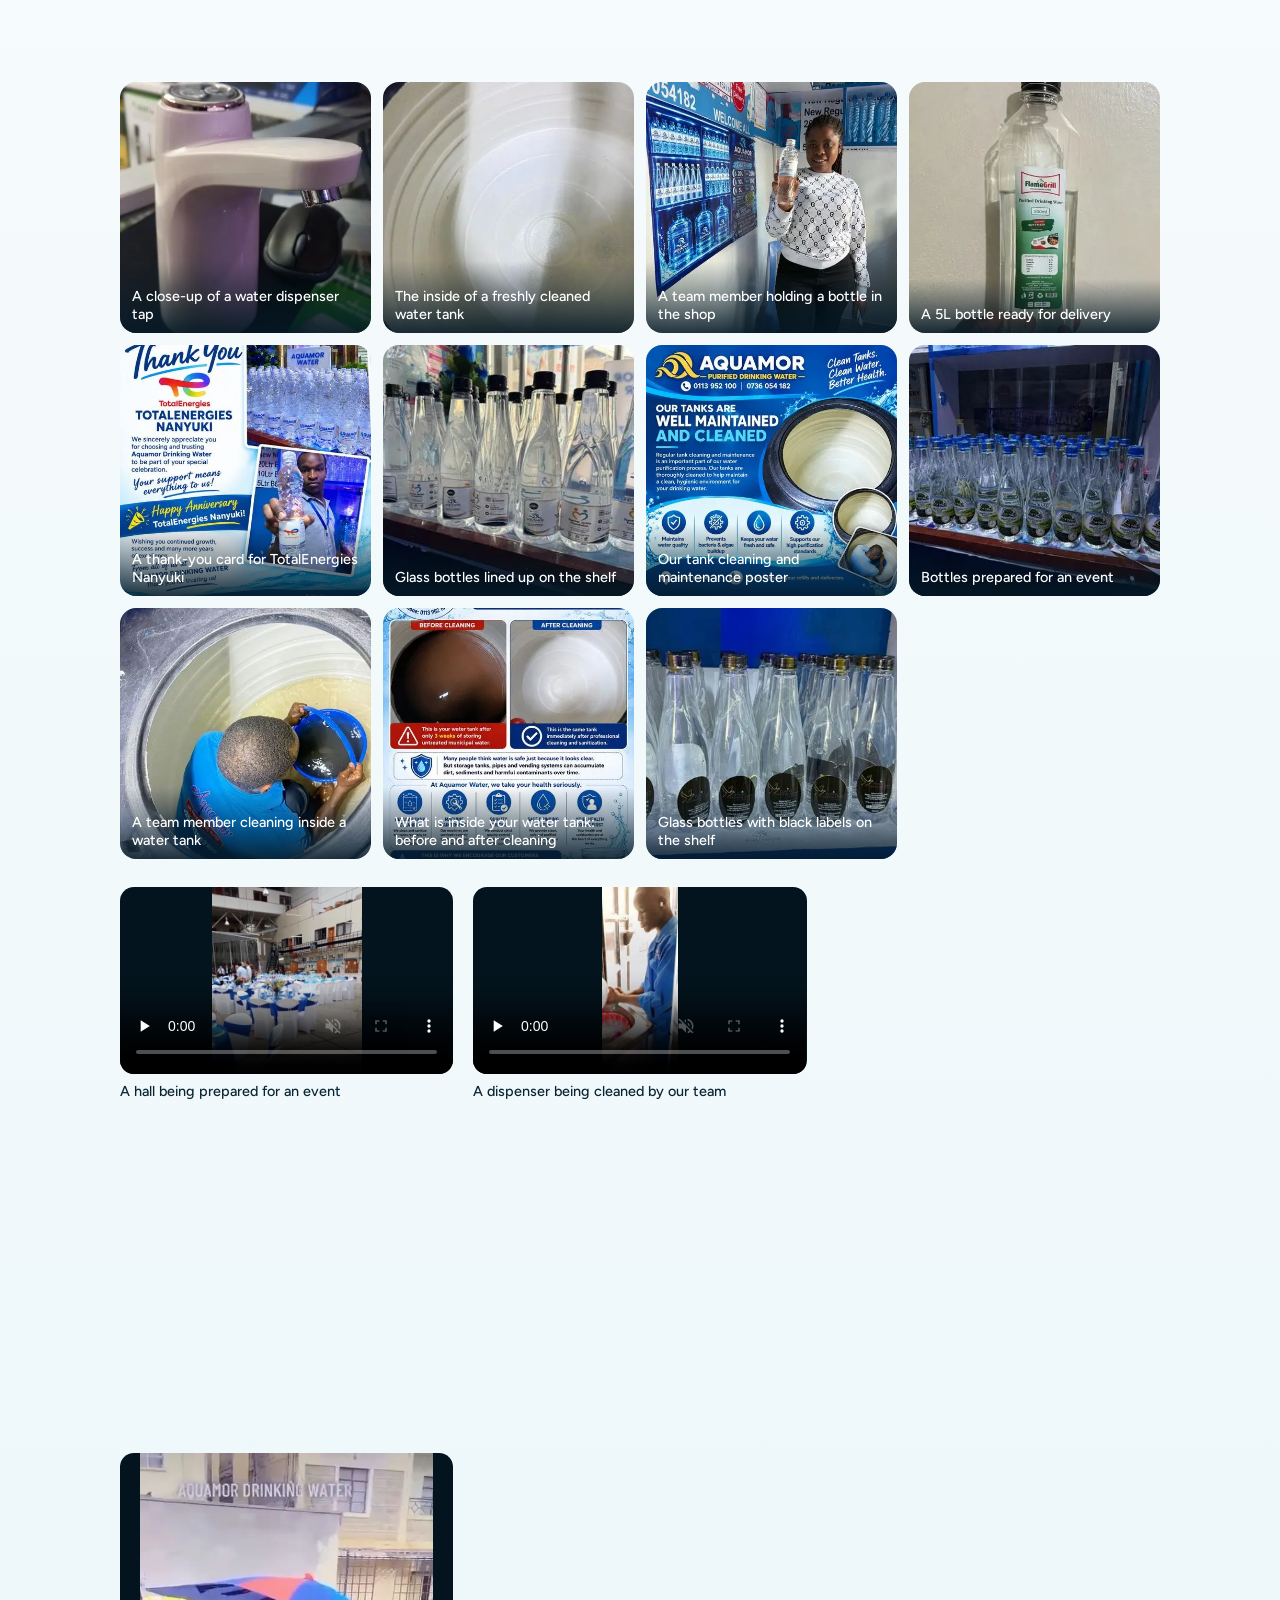
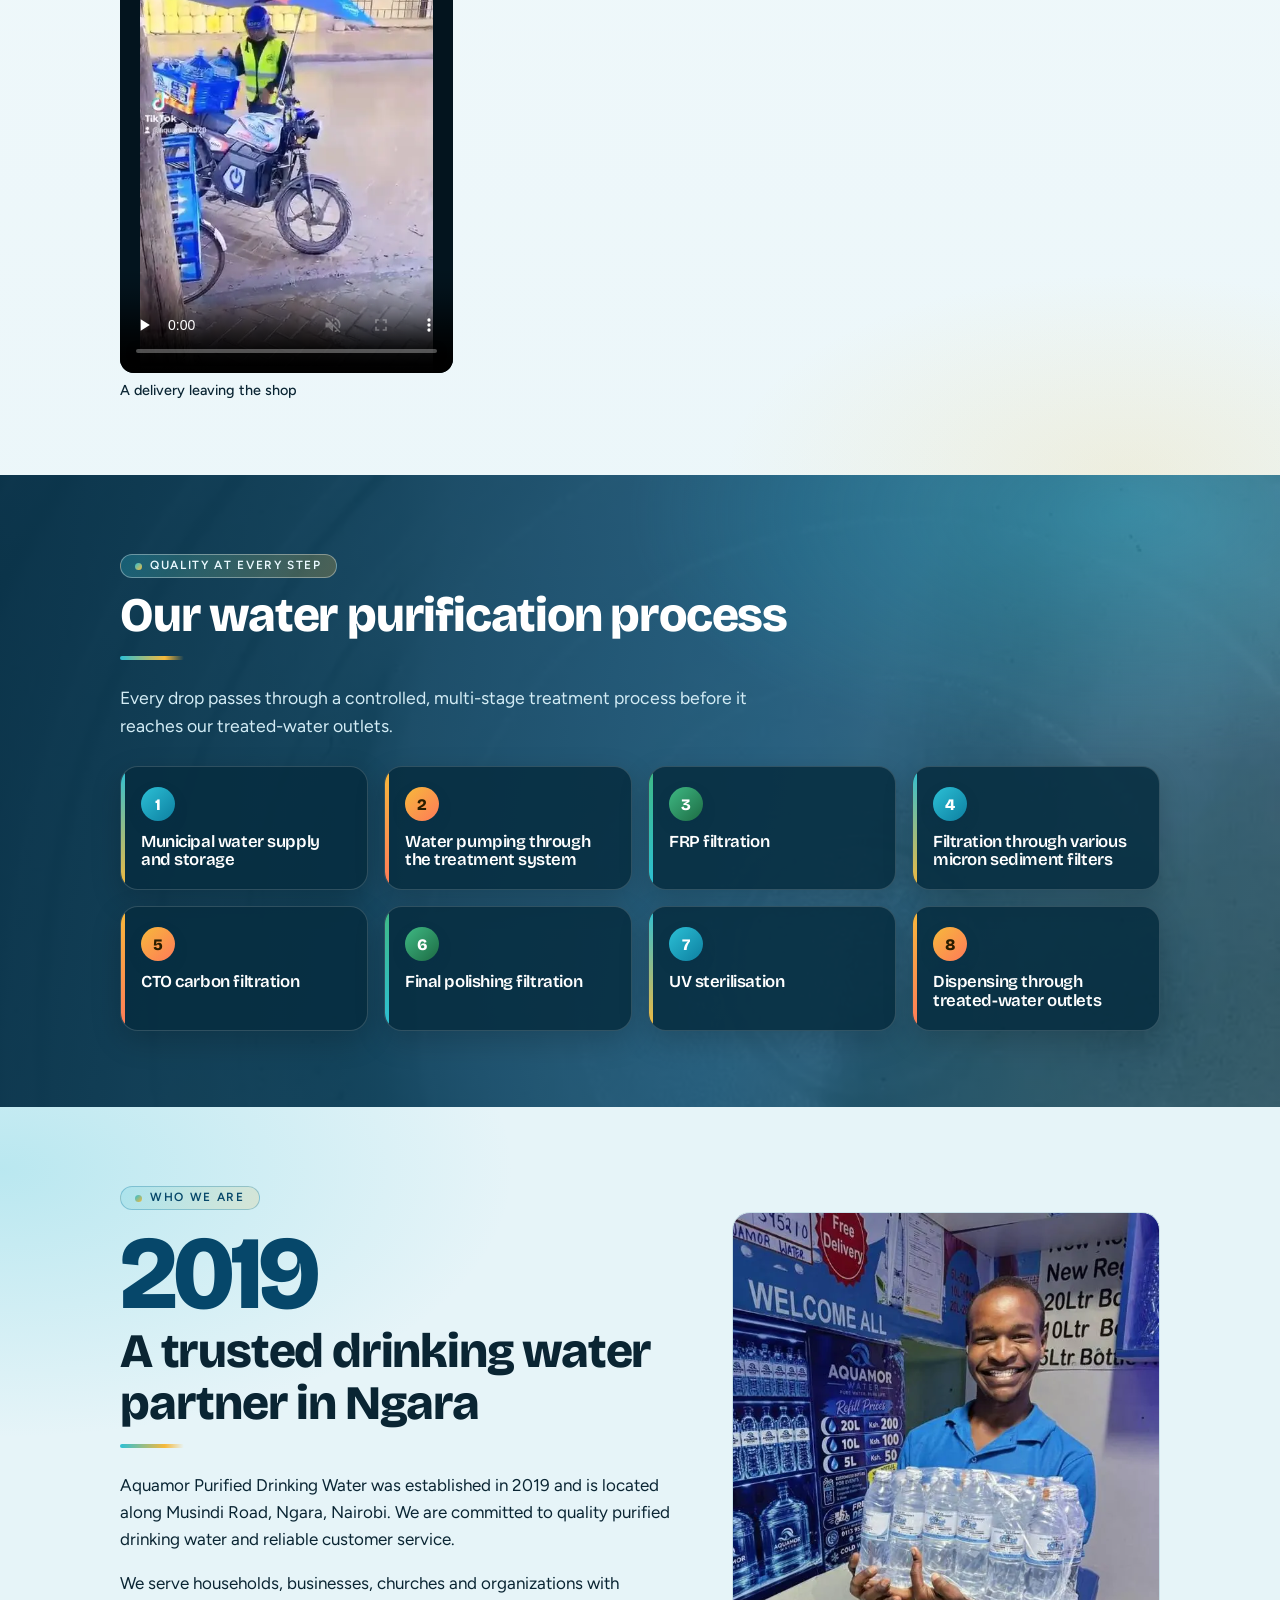
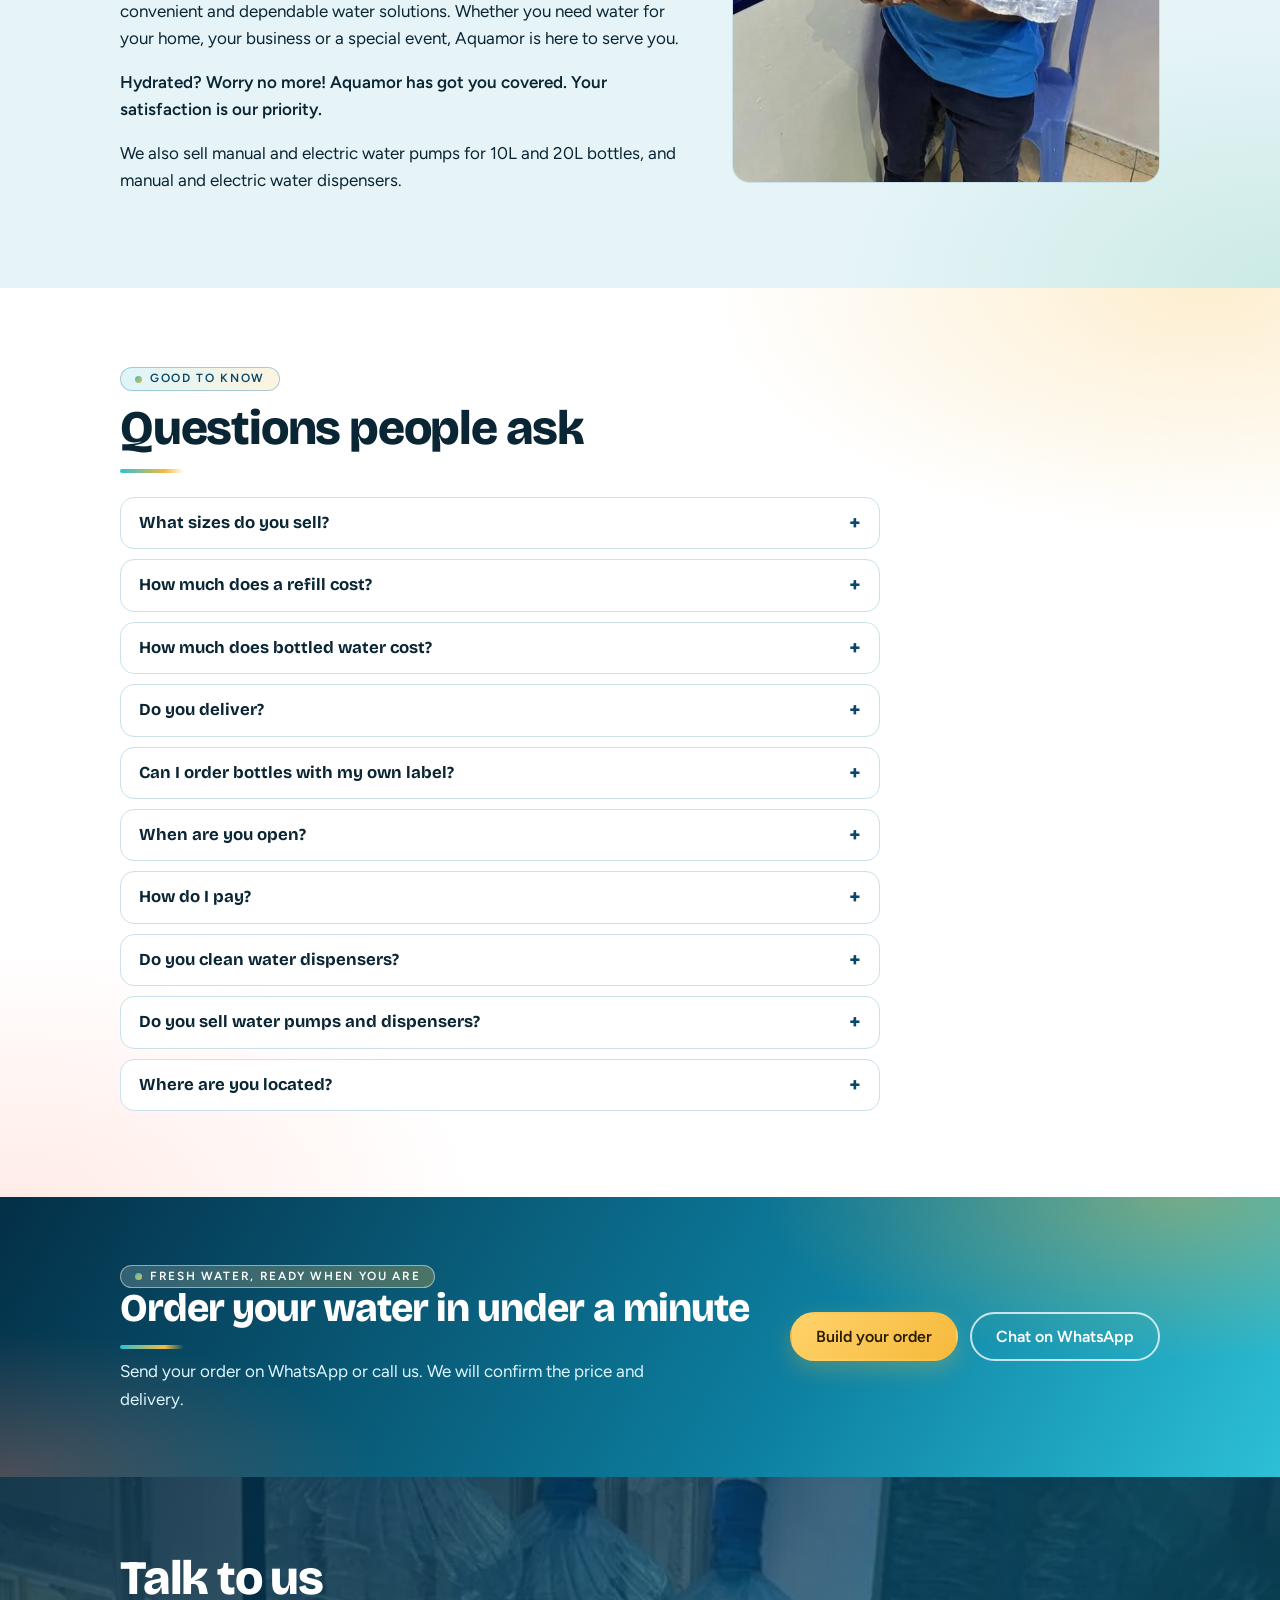
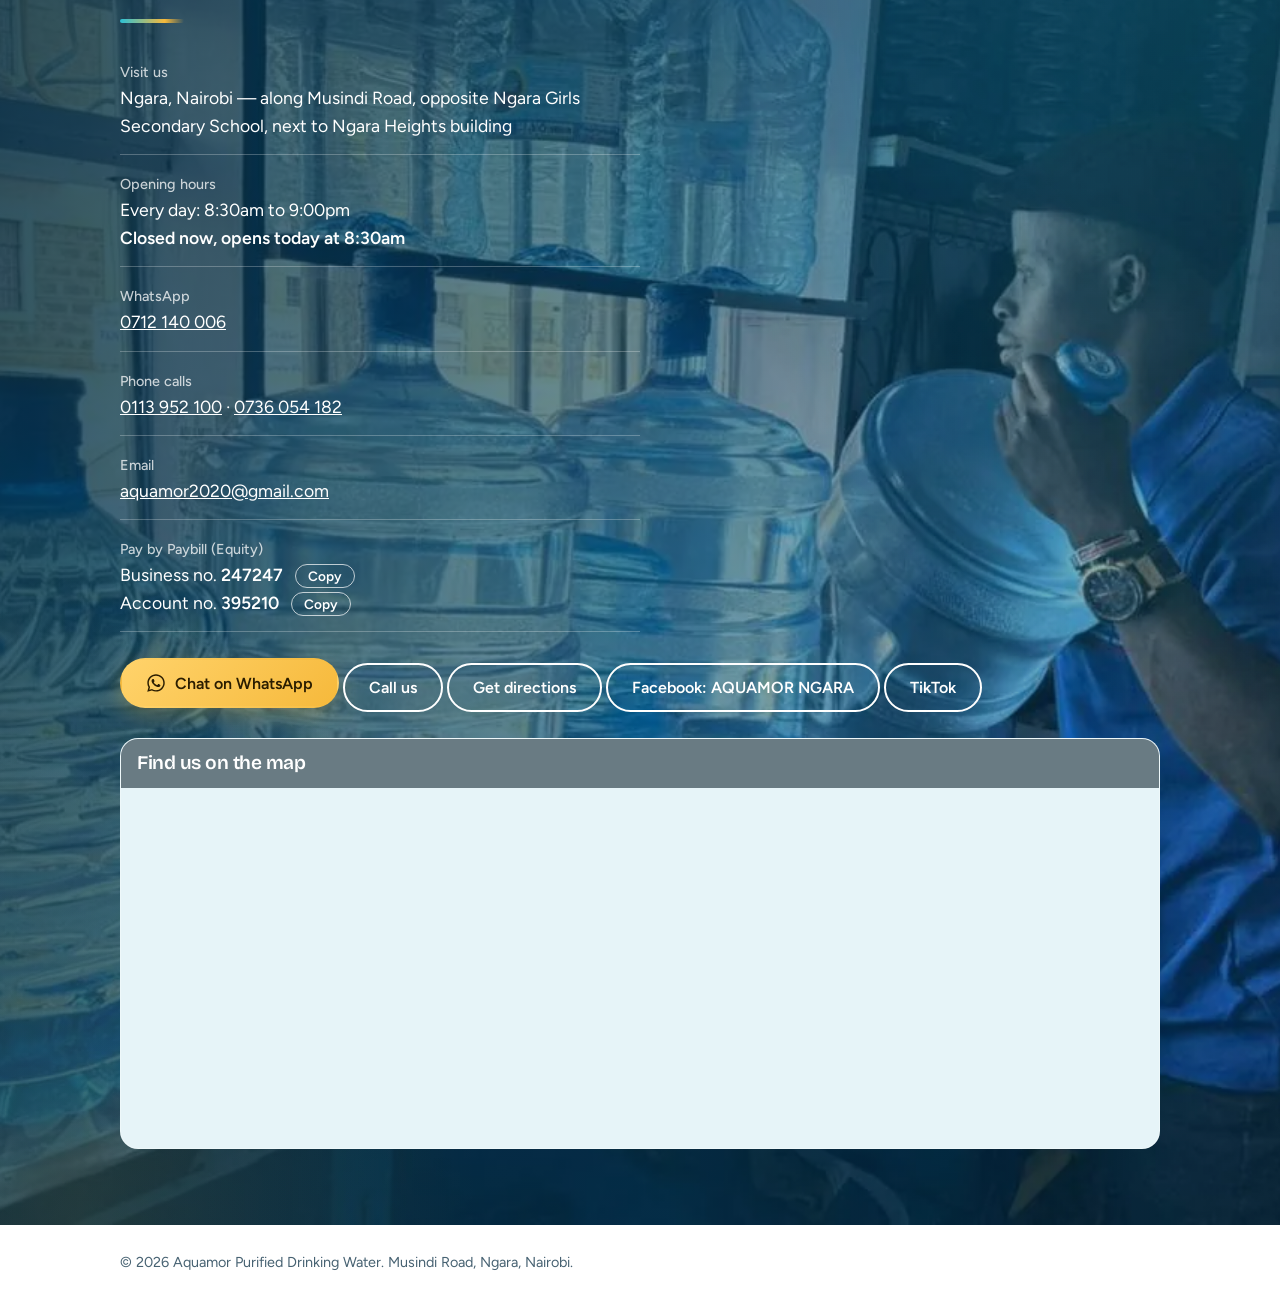
==== commit 649e6df3: "chore: refresh static preview from main" ====
--- a/index.html
+++ b/index.html
@@ -168,8 +168,8 @@
   }
 ]
 </script>
-<link rel="stylesheet" href="css/styles.css">
-<link rel="stylesheet" href="css/photos.css">
+<link rel="stylesheet" href="css/styles.css?v=20261118e">
+<link rel="stylesheet" href="css/photos.css?v=20261118e">
 </head>
 <body>
 
@@ -214,6 +214,31 @@
     <path d="M0 50 C 150 18, 300 76, 480 50 S 820 18, 980 50 S 1140 70, 1200 46 V80 H0Z"/>
   </svg>
 </div>
+
+<section class="perks" aria-label="Why Aquamor">
+  <div class="wrap perkgrid">
+    <article class="perk perk--aqua">
+      <span class="perkicon" aria-hidden="true"><svg viewBox="0 0 24 24" fill="none" stroke="currentColor" stroke-width="1.8" stroke-linejoin="round" aria-hidden="true"><path d="M12 2.5c3.6 4.3 6.5 7.2 6.5 11a6.5 6.5 0 1 1-13 0c0-3.8 2.9-6.7 6.5-11Z"/></svg></span>
+      <b>Purified, great-tasting water</b>
+      <span>Multi-stage treatment and UV sterilisation.</span>
+    </article>
+    <article class="perk perk--sun">
+      <span class="perkicon" aria-hidden="true"><svg viewBox="0 0 24 24" fill="none" stroke="currentColor" stroke-width="1.8" stroke-linejoin="round" aria-hidden="true"><path d="M10 2h4v3l1.6 2.6A4 4 0 0 1 16 9v12a1 1 0 0 1-1 1H9a1 1 0 0 1-1-1V9a4 4 0 0 1 .4-1.4L10 5V2Z"/><path d="M8 12h8"/></svg></span>
+      <b>Refills from Ksh 50</b>
+      <span>5L, 10L and 20L. Bring your container.</span>
+    </article>
+    <article class="perk perk--coral">
+      <span class="perkicon" aria-hidden="true"><svg viewBox="0 0 24 24" fill="none" stroke="currentColor" stroke-width="1.8" stroke-linejoin="round" aria-hidden="true"><path d="M20.6 13.4 13.4 20.6a2 2 0 0 1-2.8 0L3 13V3h10l7.6 7.6a2 2 0 0 1 0 2.8Z"/><circle cx="8" cy="8" r="1.4"/></svg></span>
+      <b>Custom labels for events</b>
+      <span>Weddings, churches, graduations and companies.</span>
+    </article>
+    <article class="perk perk--leaf">
+      <span class="perkicon" aria-hidden="true"><svg viewBox="0 0 24 24" fill="none" stroke="currentColor" stroke-width="1.8" stroke-linejoin="round" aria-hidden="true"><path d="M3 6h11v10H3zM14 9h4l3 3v4h-7z"/><circle cx="7" cy="18" r="2"/><circle cx="17" cy="18" r="2"/></svg></span>
+      <b>Delivery across Nairobi</b>
+      <span>Free delivery depends on distance and quantity.</span>
+    </article>
+  </div>
+</section>
 
 <section id="order" class="withband">
   <div class="band"><div class="bg" aria-hidden="true"><picture class="on"><source type="image/webp" srcset="assets/img/refill-480.webp 480w, assets/img/refill-800.webp 800w, assets/img/refill.webp 1200w" sizes="100vw"><img src="assets/img/refill.jpg" srcset="assets/img/refill-480.jpg 480w, assets/img/refill-800.jpg 800w, assets/img/refill.jpg 1200w" sizes="100vw" alt="" width="1200" height="900" loading="lazy" fetchpriority="low" decoding="async"></picture><picture><source type="image/webp" data-srcset="assets/img/clean-480.webp 480w, assets/img/clean-800.webp 800w, assets/img/clean.webp 1200w" sizes="100vw"><img data-src="assets/img/clean.jpg" data-srcset="assets/img/clean-480.jpg 480w, assets/img/clean-800.jpg 800w, assets/img/clean.jpg 1200w" sizes="100vw" alt="" width="1200" height="900" loading="lazy" fetchpriority="low" decoding="async"></picture><picture><source type="image/webp" data-srcset="assets/img/work-480.webp 480w, assets/img/work.webp 560w" sizes="100vw"><img data-src="assets/img/work.jpg" data-srcset="assets/img/work-480.jpg 480w, assets/img/work.jpg 560w" sizes="100vw" alt="" width="560" height="747" loading="lazy" fetchpriority="low" decoding="async"></picture><picture><source type="image/webp" data-srcset="assets/img/pumps-480.webp 480w, assets/img/pumps.webp 800w" sizes="100vw"><img data-src="assets/img/pumps.jpg" data-srcset="assets/img/pumps-480.jpg 480w, assets/img/pumps.jpg 800w" sizes="100vw" alt="" width="800" height="600" loading="lazy" fetchpriority="low" decoding="async"></picture><picture><source type="image/webp" data-srcset="assets/img/bottleHandPump-480.webp 480w, assets/img/bottleHandPump-800.webp 800w, assets/img/bottleHandPump.webp 849w" sizes="100vw"><img data-src="assets/img/bottleHandPump.jpg" data-srcset="assets/img/bottleHandPump-480.jpg 480w, assets/img/bottleHandPump-800.jpg 800w, assets/img/bottleHandPump.jpg 849w" sizes="100vw" alt="" width="849" height="1280" loading="lazy" fetchpriority="low" decoding="async"></picture><picture><source type="image/webp" data-srcset="assets/img/fiveLitreBottle-480.webp 480w, assets/img/fiveLitreBottle-800.webp 800w, assets/img/fiveLitreBottle.webp 918w" sizes="100vw"><img data-src="assets/img/fiveLitreBottle.jpg" data-srcset="assets/img/fiveLitreBottle-480.jpg 480w, assets/img/fiveLitreBottle-800.jpg 800w, assets/img/fiveLitreBottle.jpg 918w" sizes="100vw" alt="" width="918" height="1280" loading="lazy" fetchpriority="low" decoding="async"></picture><picture><source type="image/webp" data-srcset="assets/img/shopTeam-480.webp 480w, assets/img/shopTeam-800.webp 800w, assets/img/shopTeam.webp 960w" sizes="100vw"><img data-src="assets/img/shopTeam.jpg" data-srcset="assets/img/shopTeam-480.jpg 480w, assets/img/shopTeam-800.jpg 800w, assets/img/shopTeam.jpg 960w" sizes="100vw" alt="" width="960" height="1280" loading="lazy" fetchpriority="low" decoding="async"></picture></div>
@@ -744,6 +769,20 @@
   </div>
 </section>
 
+<section class="ctaband">
+  <div class="wrap ctabandin">
+    <div>
+      <p class="eyebrow">Fresh water, ready when you are</p>
+      <h2>Order your water in under a minute</h2>
+      <p>Send your order on WhatsApp or call us. We will confirm the price and delivery.</p>
+    </div>
+    <div class="ctabandbtns">
+      <a class="btn btn-sun" href="#order">Build your order</a>
+      <a class="btn btn-line" href="https://wa.me/254712140006?text=Hello%20Aquamor%2C%20I%20would%20like%20to%20order%20water." target="_blank" rel="noopener">Chat on WhatsApp</a>
+    </div>
+  </div>
+</section>
+
 <section id="contact" class="contact">
   <div class="bg" aria-hidden="true"><picture class="on"><source type="image/webp" srcset="assets/img/refill-480.webp 480w, assets/img/refill-800.webp 800w, assets/img/refill.webp 1200w" sizes="100vw"><img src="assets/img/refill.jpg" srcset="assets/img/refill-480.jpg 480w, assets/img/refill-800.jpg 800w, assets/img/refill.jpg 1200w" sizes="100vw" alt="" width="1200" height="900" loading="lazy" fetchpriority="low" decoding="async"></picture><picture><source type="image/webp" data-srcset="assets/img/pumps-480.webp 480w, assets/img/pumps.webp 800w" sizes="100vw"><img data-src="assets/img/pumps.jpg" data-srcset="assets/img/pumps-480.jpg 480w, assets/img/pumps.jpg 800w" sizes="100vw" alt="" width="800" height="600" loading="lazy" fetchpriority="low" decoding="async"></picture><picture><source type="image/webp" data-srcset="assets/img/rowWide-480.webp 480w, assets/img/rowWide-800.webp 800w, assets/img/rowWide.webp 1200w" sizes="100vw"><img data-src="assets/img/rowWide.jpg" data-srcset="assets/img/rowWide-480.jpg 480w, assets/img/rowWide-800.jpg 800w, assets/img/rowWide.jpg 1200w" sizes="100vw" alt="" width="1200" height="675" loading="lazy" fetchpriority="low" decoding="async"></picture><picture><source type="image/webp" data-srcset="assets/img/shopTeam-480.webp 480w, assets/img/shopTeam-800.webp 800w, assets/img/shopTeam.webp 960w" sizes="100vw"><img data-src="assets/img/shopTeam.jpg" data-srcset="assets/img/shopTeam-480.jpg 480w, assets/img/shopTeam-800.jpg 800w, assets/img/shopTeam.jpg 960w" sizes="100vw" alt="" width="960" height="1280" loading="lazy" fetchpriority="low" decoding="async"></picture><picture><source type="image/webp" data-srcset="assets/img/glassRow-480.webp 480w, assets/img/glassRow-800.webp 800w, assets/img/glassRow.webp 1200w" sizes="100vw"><img data-src="assets/img/glassRow.jpg" data-srcset="assets/img/glassRow-480.jpg 480w, assets/img/glassRow-800.jpg 800w, assets/img/glassRow.jpg 1200w" sizes="100vw" alt="" width="1200" height="900" loading="lazy" fetchpriority="low" decoding="async"></picture><picture><source type="image/webp" data-srcset="assets/img/bottleRowTable-480.webp 480w, assets/img/bottleRowTable-800.webp 800w, assets/img/bottleRowTable.webp 1200w" sizes="100vw"><img data-src="assets/img/bottleRowTable.jpg" data-srcset="assets/img/bottleRowTable-480.jpg 480w, assets/img/bottleRowTable-800.jpg 800w, assets/img/bottleRowTable.jpg 1200w" sizes="100vw" alt="" width="1200" height="900" loading="lazy" fetchpriority="low" decoding="async"></picture></div>
   <div class="wrap">
@@ -777,10 +816,10 @@
 <a class="btn btn-sun fab wa" href="https://wa.me/254712140006?text=Hello%20Aquamor%2C%20I%20would%20like%20to%20ask%20about%20your%20water." target="_blank" rel="noopener"><svg viewBox="0 0 448 512" aria-hidden="true" focusable="false"><path d="M380.9 97.1C339 55.1 283.2 32 223.9 32c-122.4 0-222 99.6-222 222 0 39.1 10.2 77.3 29.6 111L0 480l117.7-30.9c32.4 17.7 68.9 27 106.1 27h.1c122.3 0 224.1-99.6 224.1-222 0-59.3-25.2-115-67.1-157zm-157 341.6c-33.2 0-65.7-8.9-94-25.7l-6.7-4-69.8 18.3L72 359.2l-4.4-7c-18.5-29.4-28.2-63.3-28.2-98.2 0-101.7 82.8-184.5 184.6-184.5 49.3 0 95.6 19.2 130.4 54.1 34.8 34.9 56.2 81.2 56.1 130.5 0 101.8-84.9 184.6-186.6 184.6zm101.2-138.2c-5.5-2.8-32.8-16.2-37.9-18-5.1-1.9-8.8-2.8-12.5 2.8-3.7 5.6-14.3 18-17.6 21.8-3.2 3.7-6.5 4.2-12 1.4-32.6-16.3-54-29.1-75.5-66-5.7-9.8 5.7-9.1 16.3-30.3 1.8-3.7 .9-6.9-.5-9.7-1.4-2.8-12.5-30.1-17.1-41.2-4.5-10.8-9.1-9.3-12.5-9.5-3.2-.2-6.9-.2-10.6-.2-3.7 0-9.7 1.4-14.8 6.9-5.1 5.6-19.4 19-19.4 46.3 0 27.3 19.9 53.7 22.6 57.4 2.8 3.7 39.1 59.7 94.8 83.8 35.2 15.2 49 16.5 66.6 13.9 10.7-1.6 32.8-13.4 37.4-26.4 4.6-13 4.6-24.1 3.2-26.4-1.3-2.5-5-3.9-10.5-6.6z"/></svg>WhatsApp us</a>
 <div id="toast" class="toast" role="status" aria-live="polite" hidden></div>
 
-<script src="js/order.js" defer></script>
-<script src="js/planner.js" defer></script>
-<script src="js/gallery.js" defer></script>
-<script src="js/site.js" defer></script>
-<script src="js/i18n.js" defer></script>
+<script src="js/order.js?v=20261118e" defer></script>
+<script src="js/planner.js?v=20261118e" defer></script>
+<script src="js/gallery.js?v=20261118e" defer></script>
+<script src="js/site.js?v=20261118e" defer></script>
+<script src="js/i18n.js?v=20261118e" defer></script>
 </body>
 </html>
--- a/css/styles.css
+++ b/css/styles.css
@@ -64,7 +64,7 @@
 @media(prefers-reduced-motion:reduce){.wave .back{animation:none}html{scroll-behavior:auto}.btn,.steps li,.points li,.g,.chips li,details{transition:none!important}}
 
 .hero .wrap{display:grid;grid-template-columns:1fr;gap:20px;align-items:center;padding-top:96px;padding-bottom:70px;position:relative;z-index:2}
-.hero::before{content:"";position:absolute;inset:0;z-index:1;background:linear-gradient(100deg,rgba(4,47,71,.9) 0%,rgba(6,71,106,.72) 55%,rgba(6,71,106,.45) 100%)}
+.hero::before{content:"";position:absolute;inset:0;z-index:1;background:linear-gradient(105deg,rgba(4,47,71,.93) 0%,rgba(6,71,106,.72) 46%,rgba(13,127,160,.42) 76%,rgba(246,185,59,.24) 100%)}
 .wave{position:relative;z-index:2}
 .bg{position:absolute;inset:0;z-index:0}
 .bg picture{position:absolute;inset:0;display:block;opacity:0;transition:opacity 1.2s ease}
@@ -348,3 +348,39 @@
 .scrollbar{position:fixed;left:0;right:0;top:0;height:3px;z-index:45;background:transparent;pointer-events:none}
 .scrollbar span{display:block;height:100%;width:0;background:linear-gradient(90deg,var(--aqua),var(--sun) 55%,var(--coral));transition:width .1s linear}
 @media(prefers-reduced-motion:reduce){.scrollbar span{transition:none}}
+
+/* Four benefit cards under the hero. */
+.perks{padding:46px 0 64px;position:relative}
+.perkgrid{display:grid;grid-template-columns:repeat(4,1fr);gap:14px}
+@media(max-width:900px){.perkgrid{grid-template-columns:repeat(2,1fr)}}
+@media(max-width:520px){.perkgrid{grid-template-columns:1fr}}
+.perk{position:relative;padding:20px;border-radius:20px;border:1.5px solid var(--line);background:var(--card);overflow:hidden;transition:transform .25s ease,box-shadow .25s ease}
+.perk::before{content:"";position:absolute;inset:0;background:radial-gradient(120% 120% at 100% 0%,var(--tint),transparent 62%)}
+.perk>*{position:relative}
+.perkicon{display:inline-flex;align-items:center;justify-content:center;width:42px;height:42px;border-radius:14px;background:var(--accent);color:#fff;margin-bottom:12px;box-shadow:0 8px 18px rgba(4,47,71,.16)}
+.perkicon svg{width:22px;height:22px}
+.perk b{display:block;font:700 1.05rem "Bricolage Grotesque","Figtree",sans-serif;margin-bottom:4px}
+.perk span:last-child{display:block;color:var(--muted);font-size:.92rem;line-height:1.45}
+.perk--aqua{--accent:linear-gradient(135deg,#37c4dd,#0d7fa0);--tint:rgba(44,192,214,.18)}
+.perk--sun{--accent:linear-gradient(135deg,#ffd36b,#f6b93b);--tint:rgba(246,185,59,.22)}
+.perk--coral{--accent:linear-gradient(135deg,#ff9a7a,#ff7a59);--tint:rgba(255,122,89,.18)}
+.perk--leaf{--accent:linear-gradient(135deg,#6fd3a5,#3fb984);--tint:rgba(63,185,132,.20)}
+@media(prefers-reduced-motion:no-preference){
+  .perk:hover{transform:translateY(-4px);box-shadow:0 18px 36px rgba(4,25,38,.16)}
+}
+/* Bright closing call to action before the contact details. */
+.ctaband{position:relative;overflow:hidden;padding:64px 0;color:#fff;background:linear-gradient(120deg,var(--deeper),#0d7fa0 62%,var(--aqua))}
+.ctaband::before{content:"";position:absolute;inset:0;background:
+  radial-gradient(50% 90% at 92% 0%,rgba(246,185,59,.40),transparent 65%),
+  radial-gradient(45% 80% at 0% 100%,rgba(255,122,89,.28),transparent 65%)}
+.ctaband .wrap{position:relative;z-index:1}
+.ctabandin{display:flex;align-items:center;justify-content:space-between;gap:28px;flex-wrap:wrap}
+.ctaband h2{margin:0 0 .25em;color:#fff;font-size:clamp(1.8rem,3.8vw,2.45rem);max-width:none}
+.ctaband p{color:#dff6ff;margin:0;max-width:52ch}
+.ctaband .eyebrow{color:#fff;border-color:rgba(255,255,255,.45);background:linear-gradient(120deg,rgba(255,255,255,.18),rgba(246,185,59,.28))}
+.ctabandin>div:first-child{flex:1 1 520px;min-width:0}
+.ctabandbtns{display:flex;gap:12px;flex-wrap:wrap;flex:0 0 auto}
+.ctaband .btn-line{color:#fff;border-color:rgba(255,255,255,.75)}
+.ctaband .btn-line:hover{background:rgba(255,255,255,.16)}
+@media(max-width:700px){.ctabandin{align-items:flex-start}}
+@media(max-width:520px){.ctabandbtns{width:100%}.ctabandbtns .btn{flex:1 1 140px;text-align:center}}
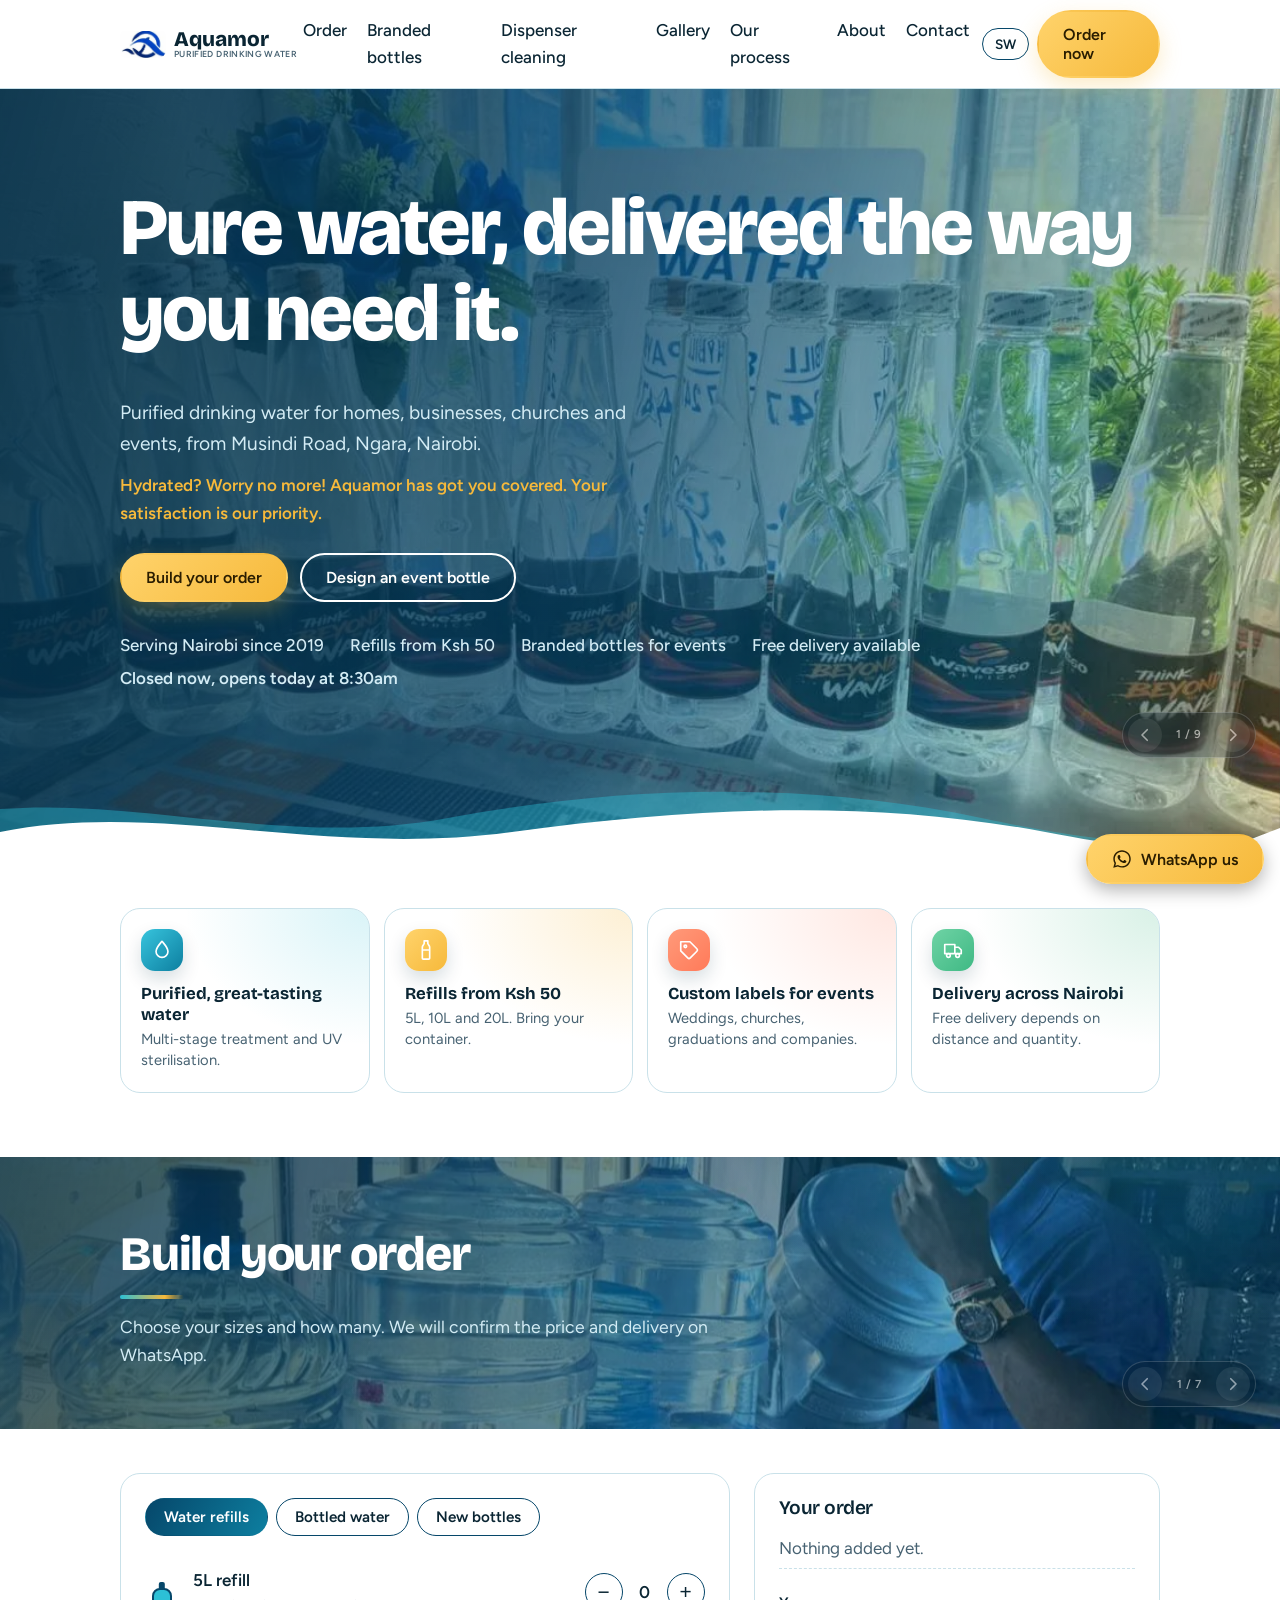
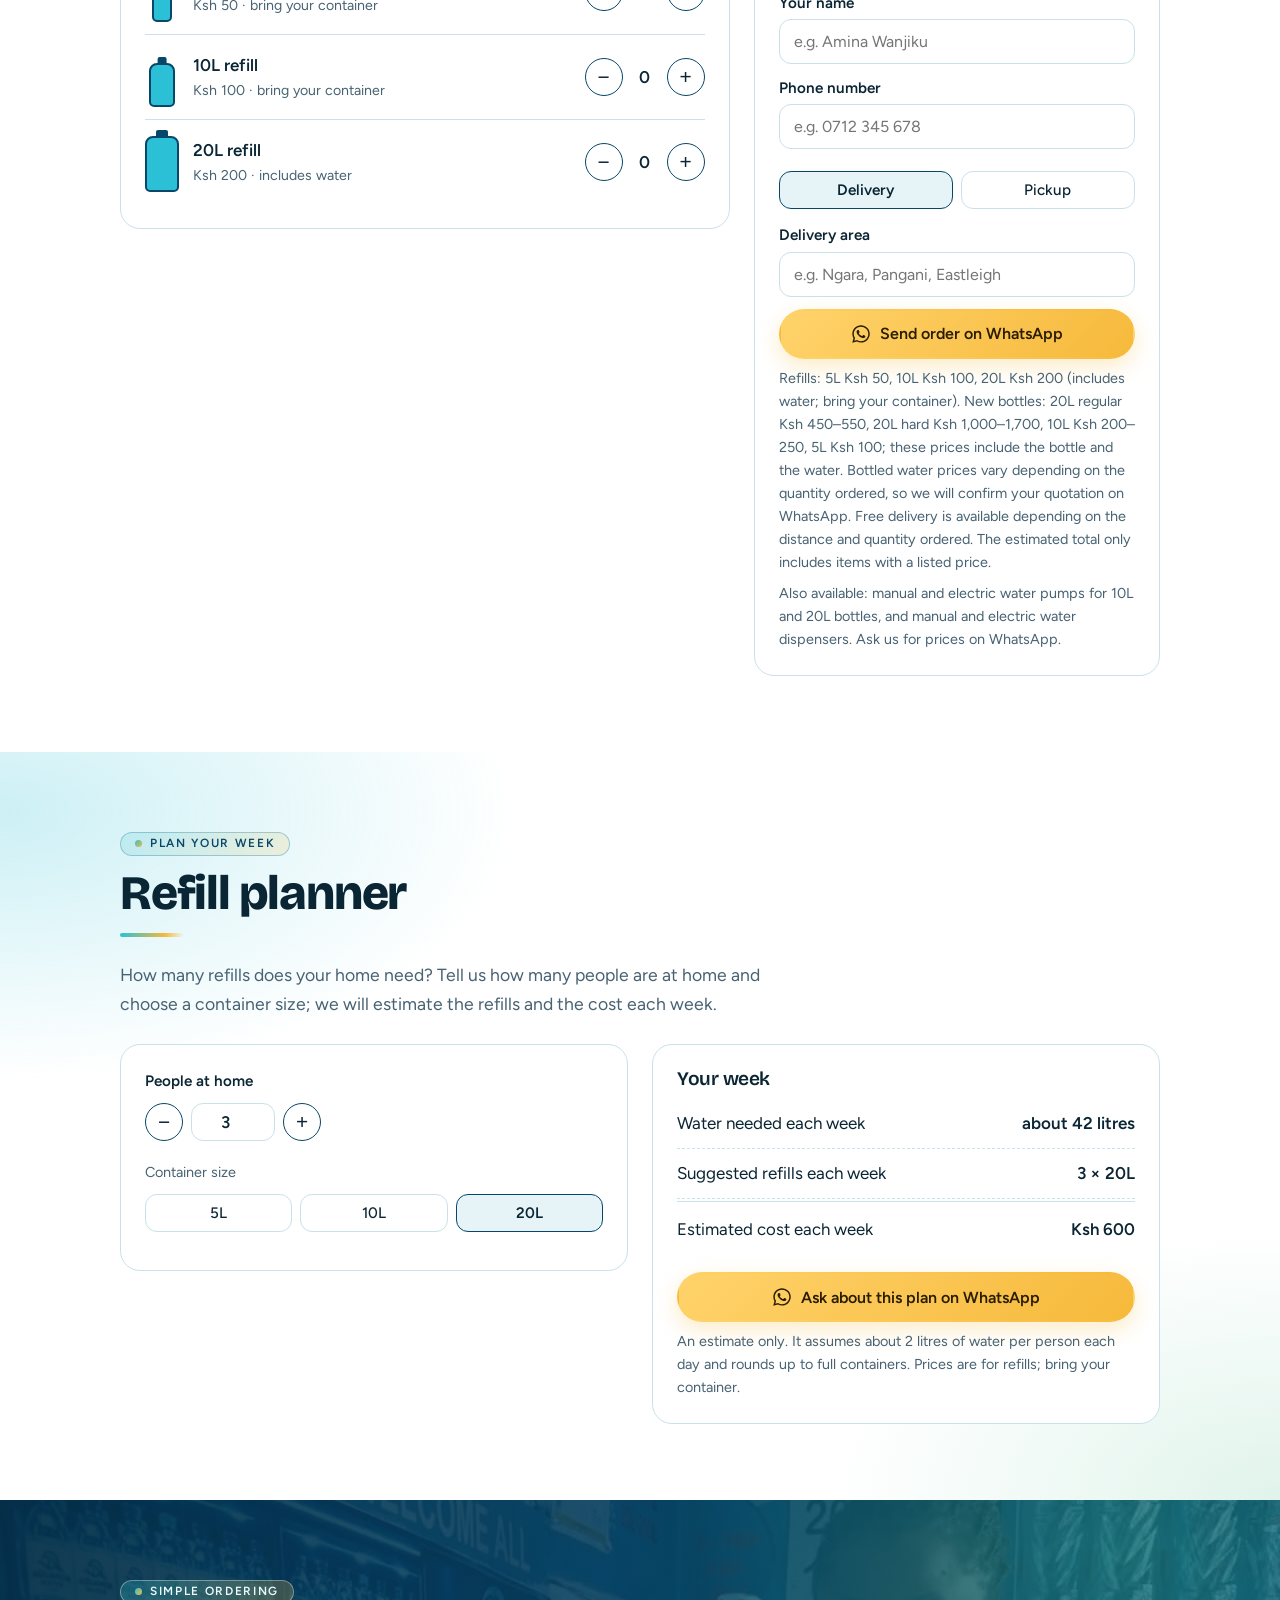
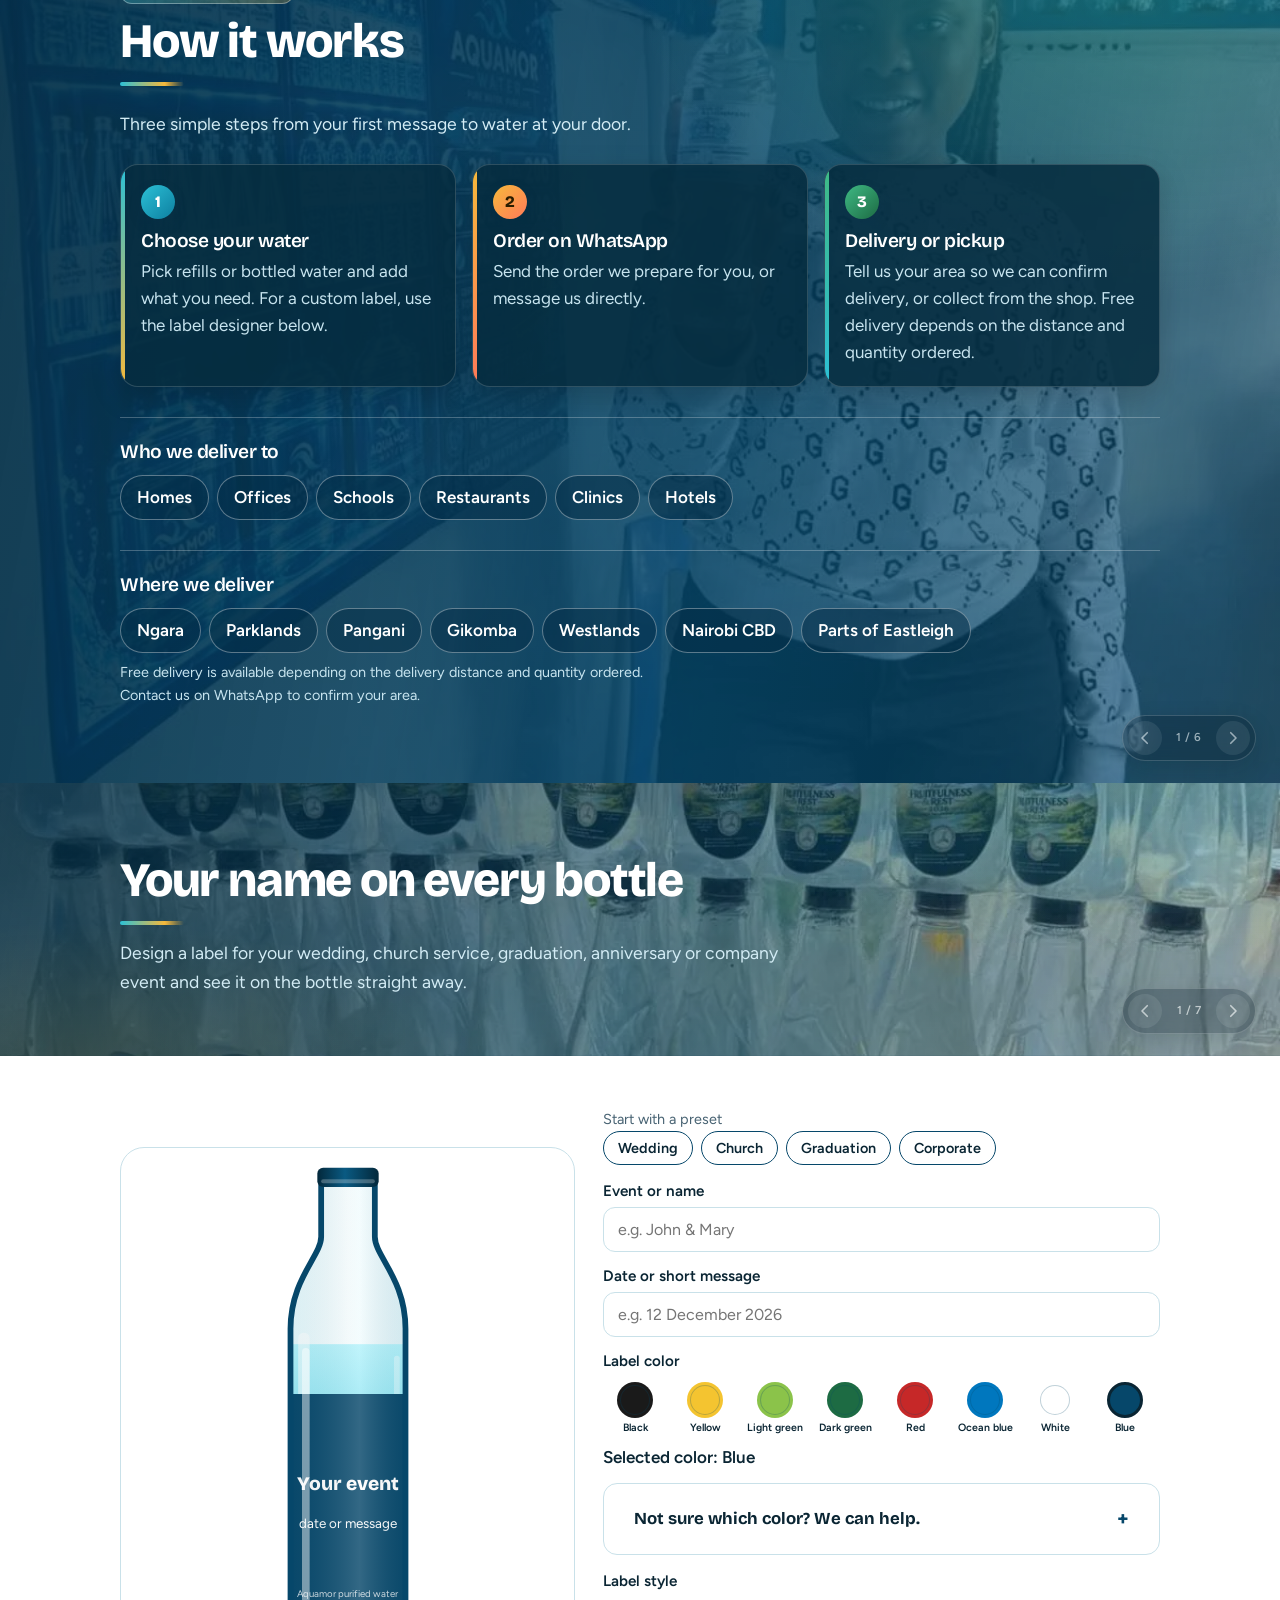
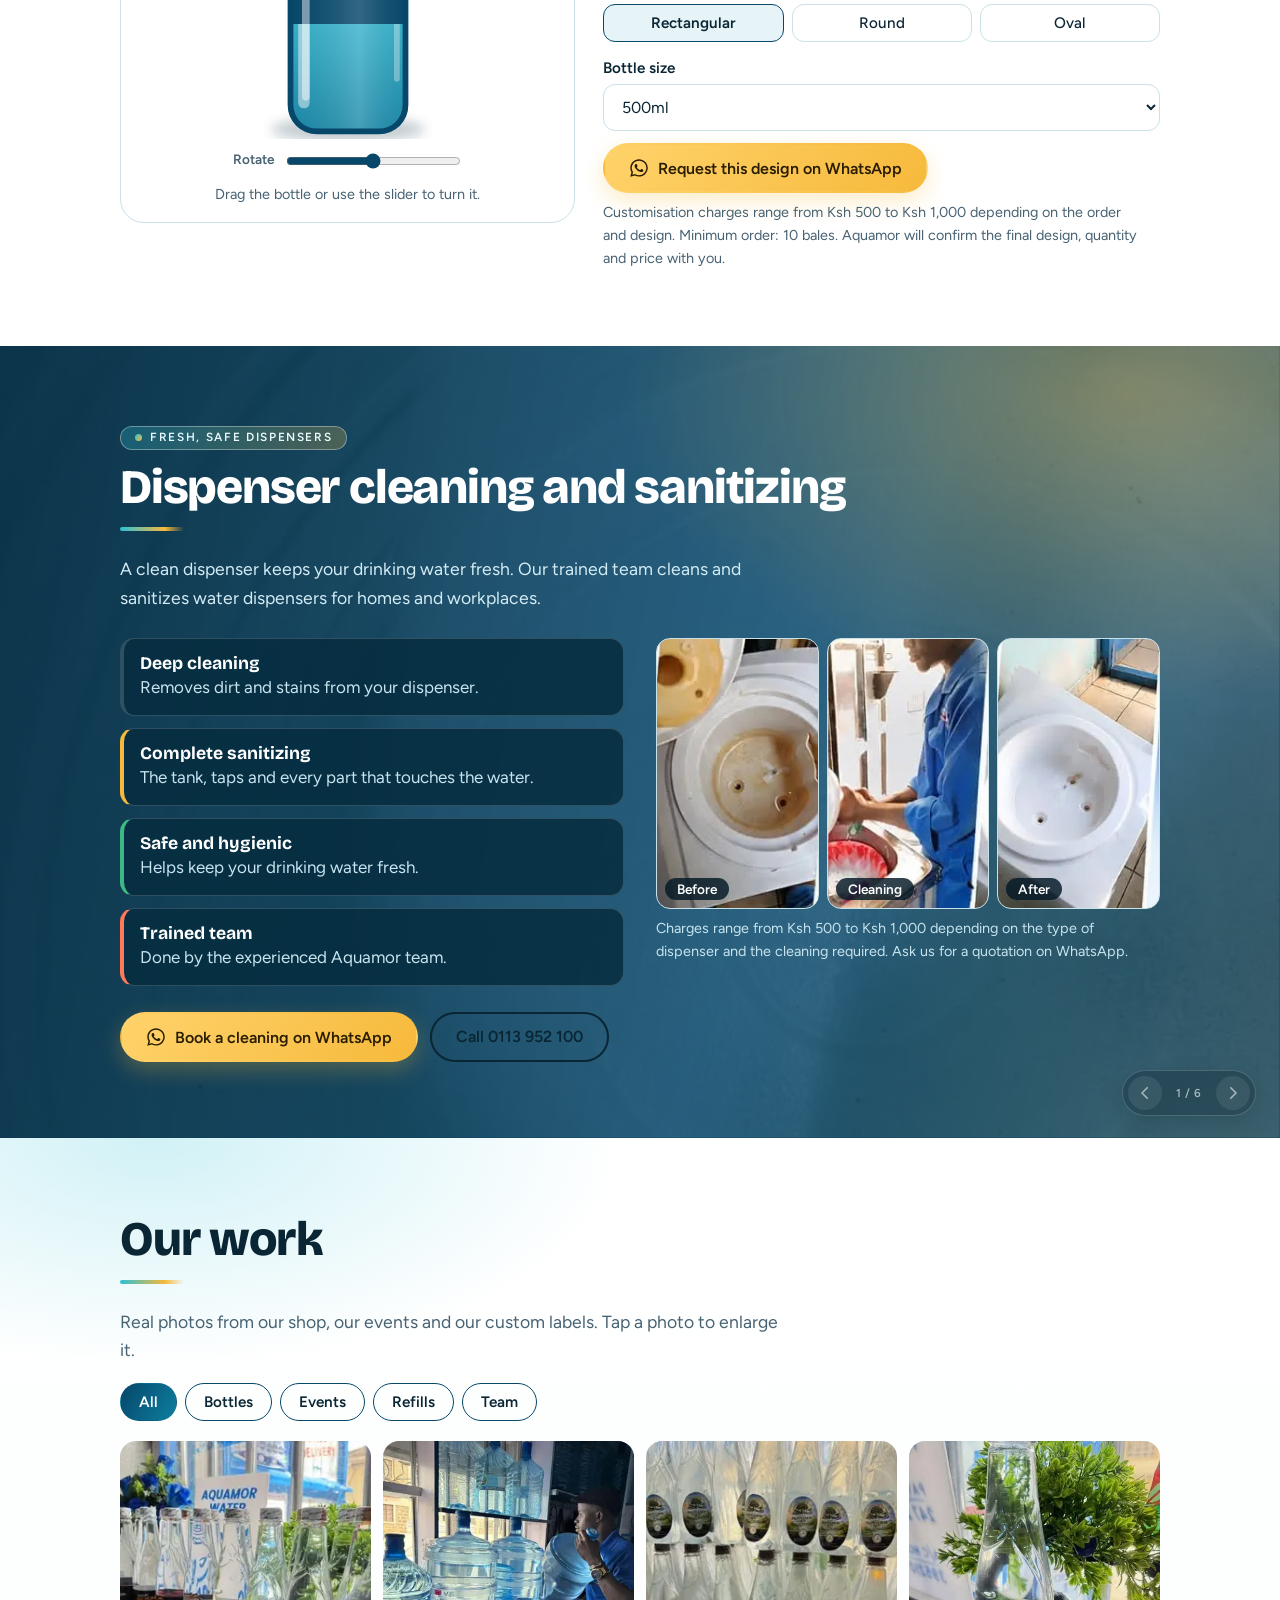
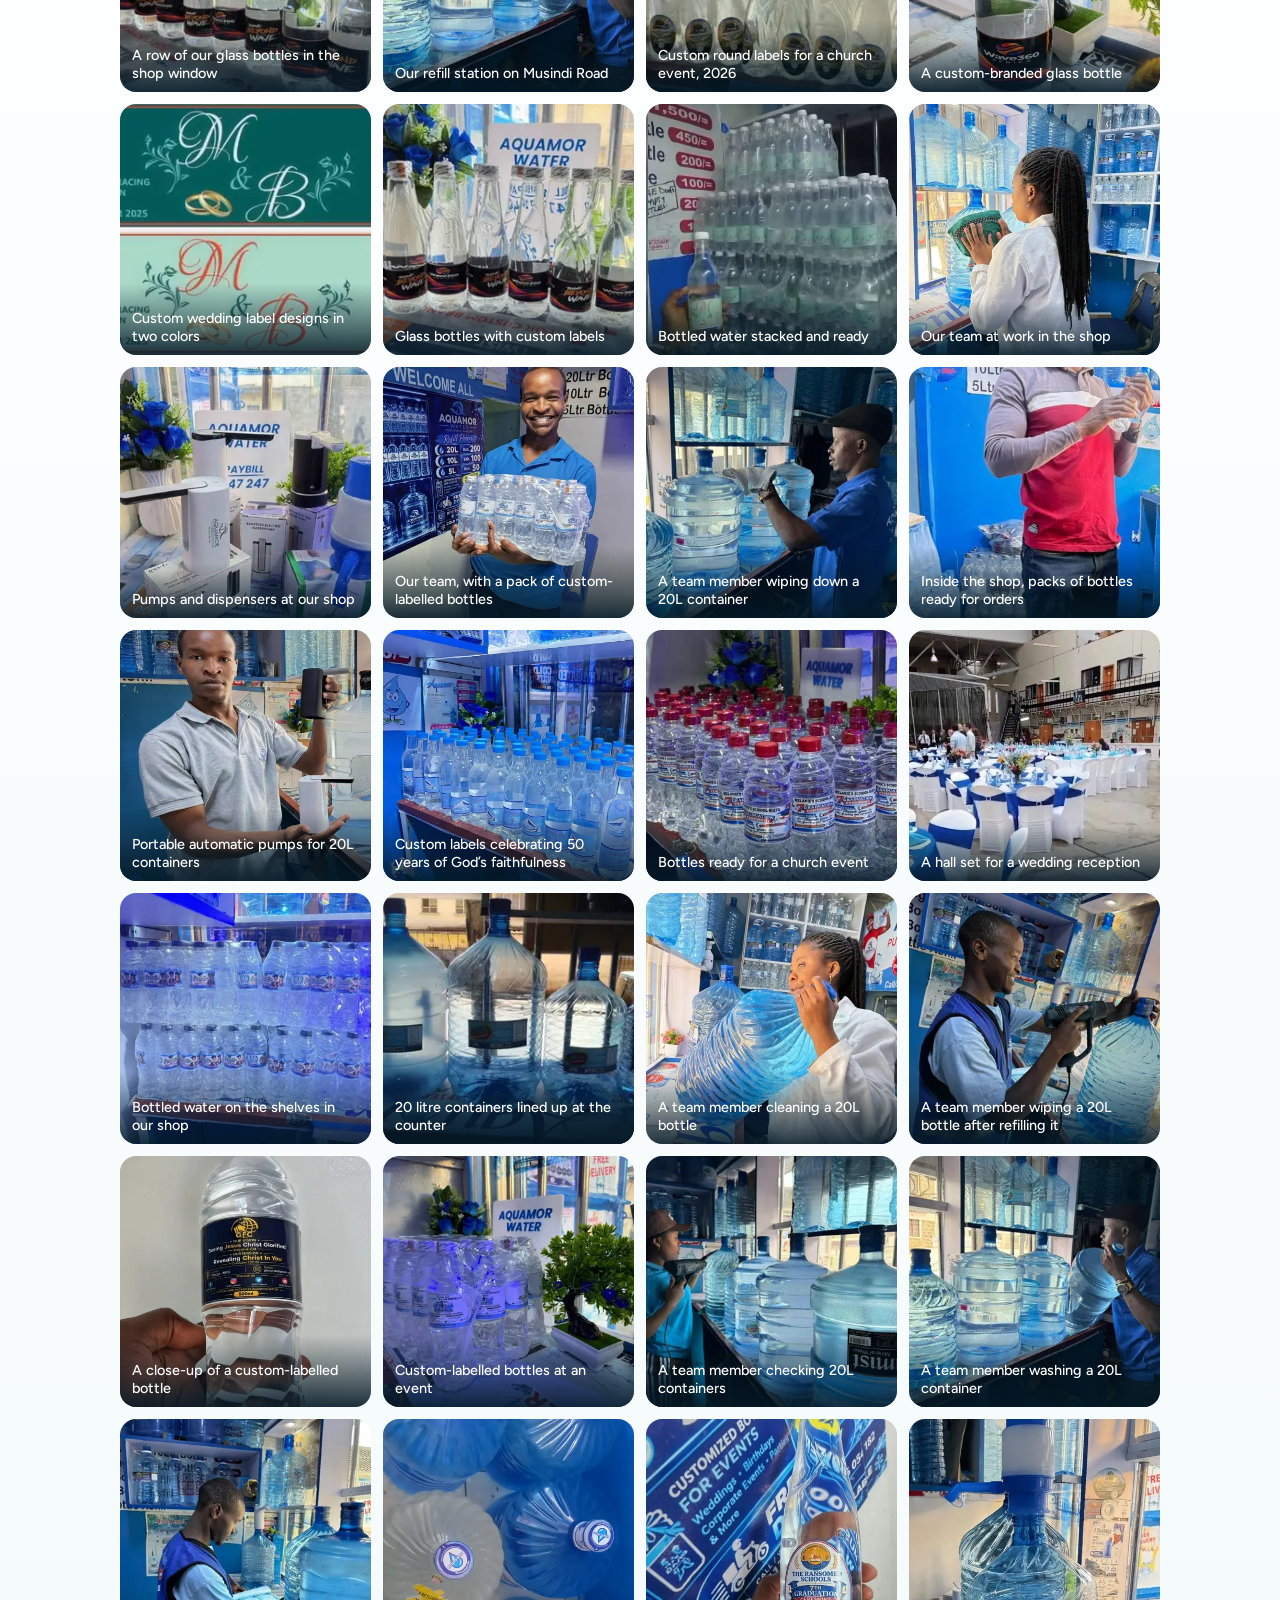
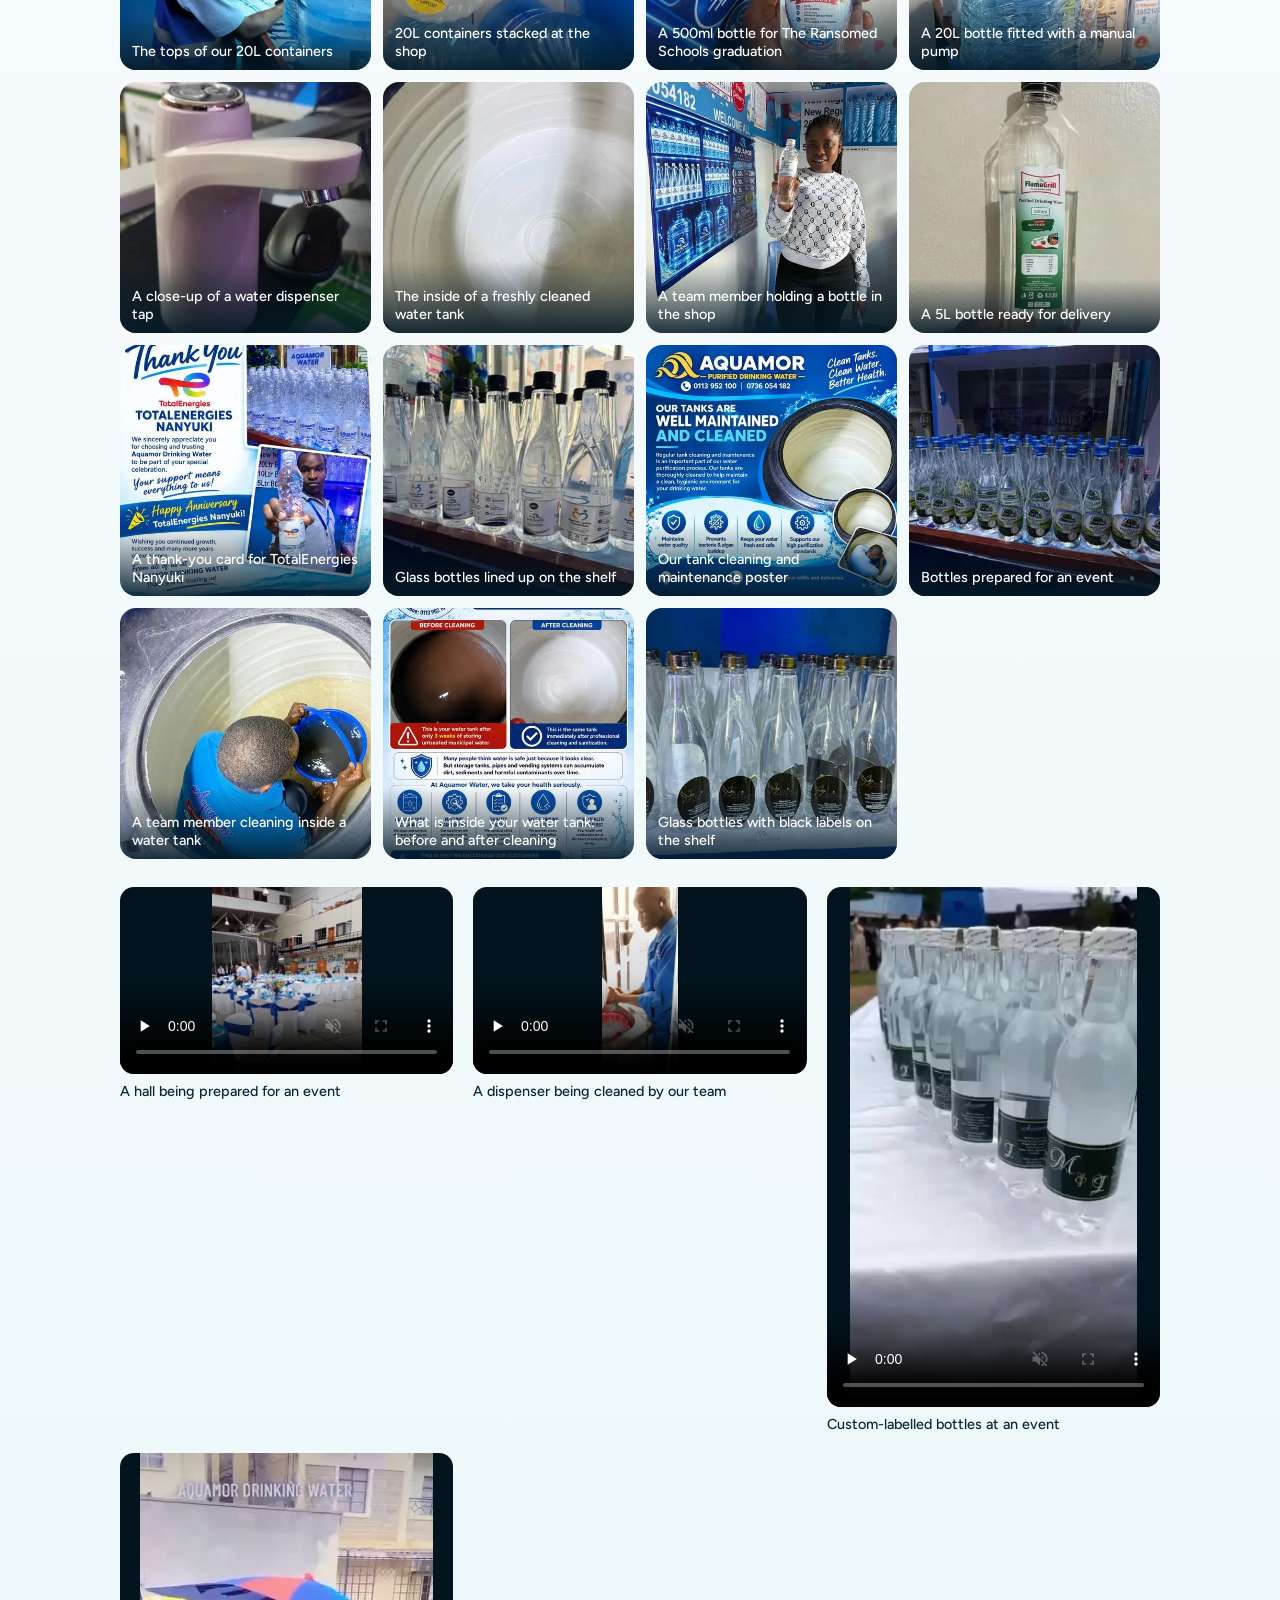
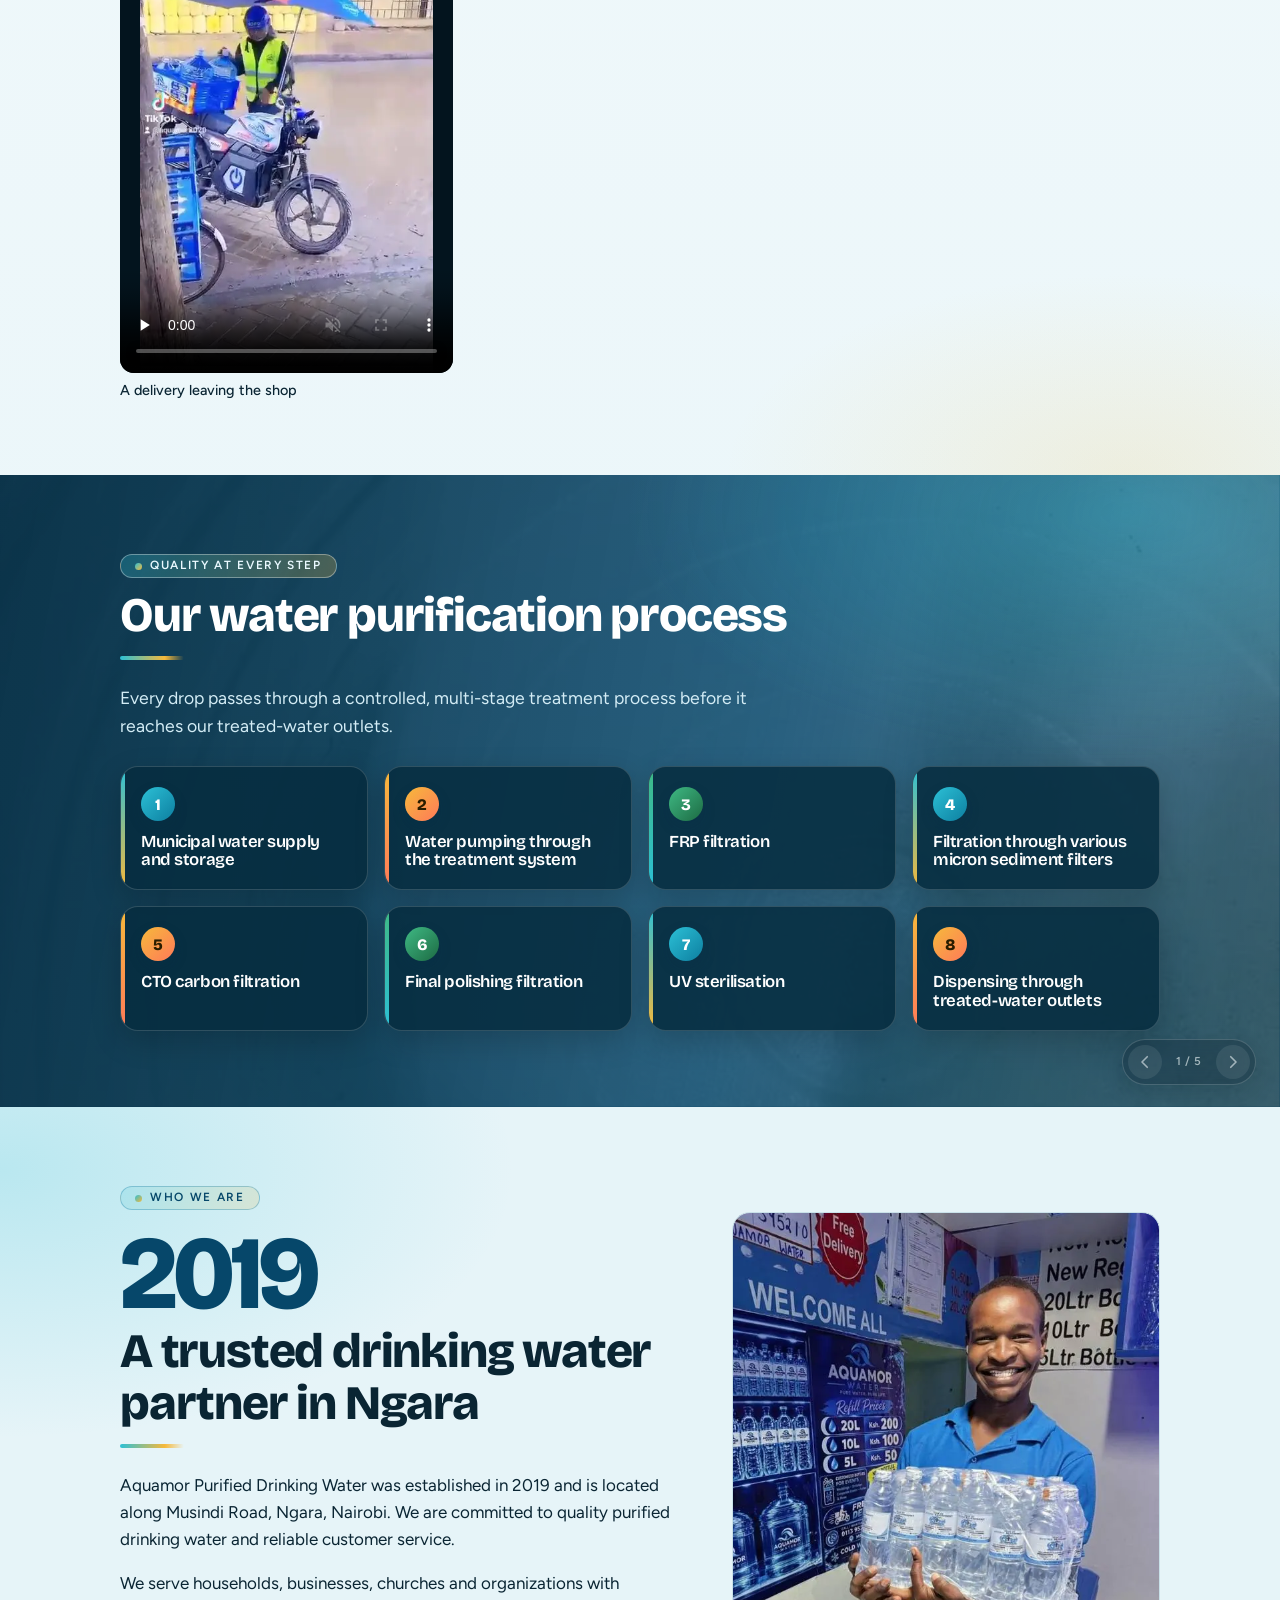
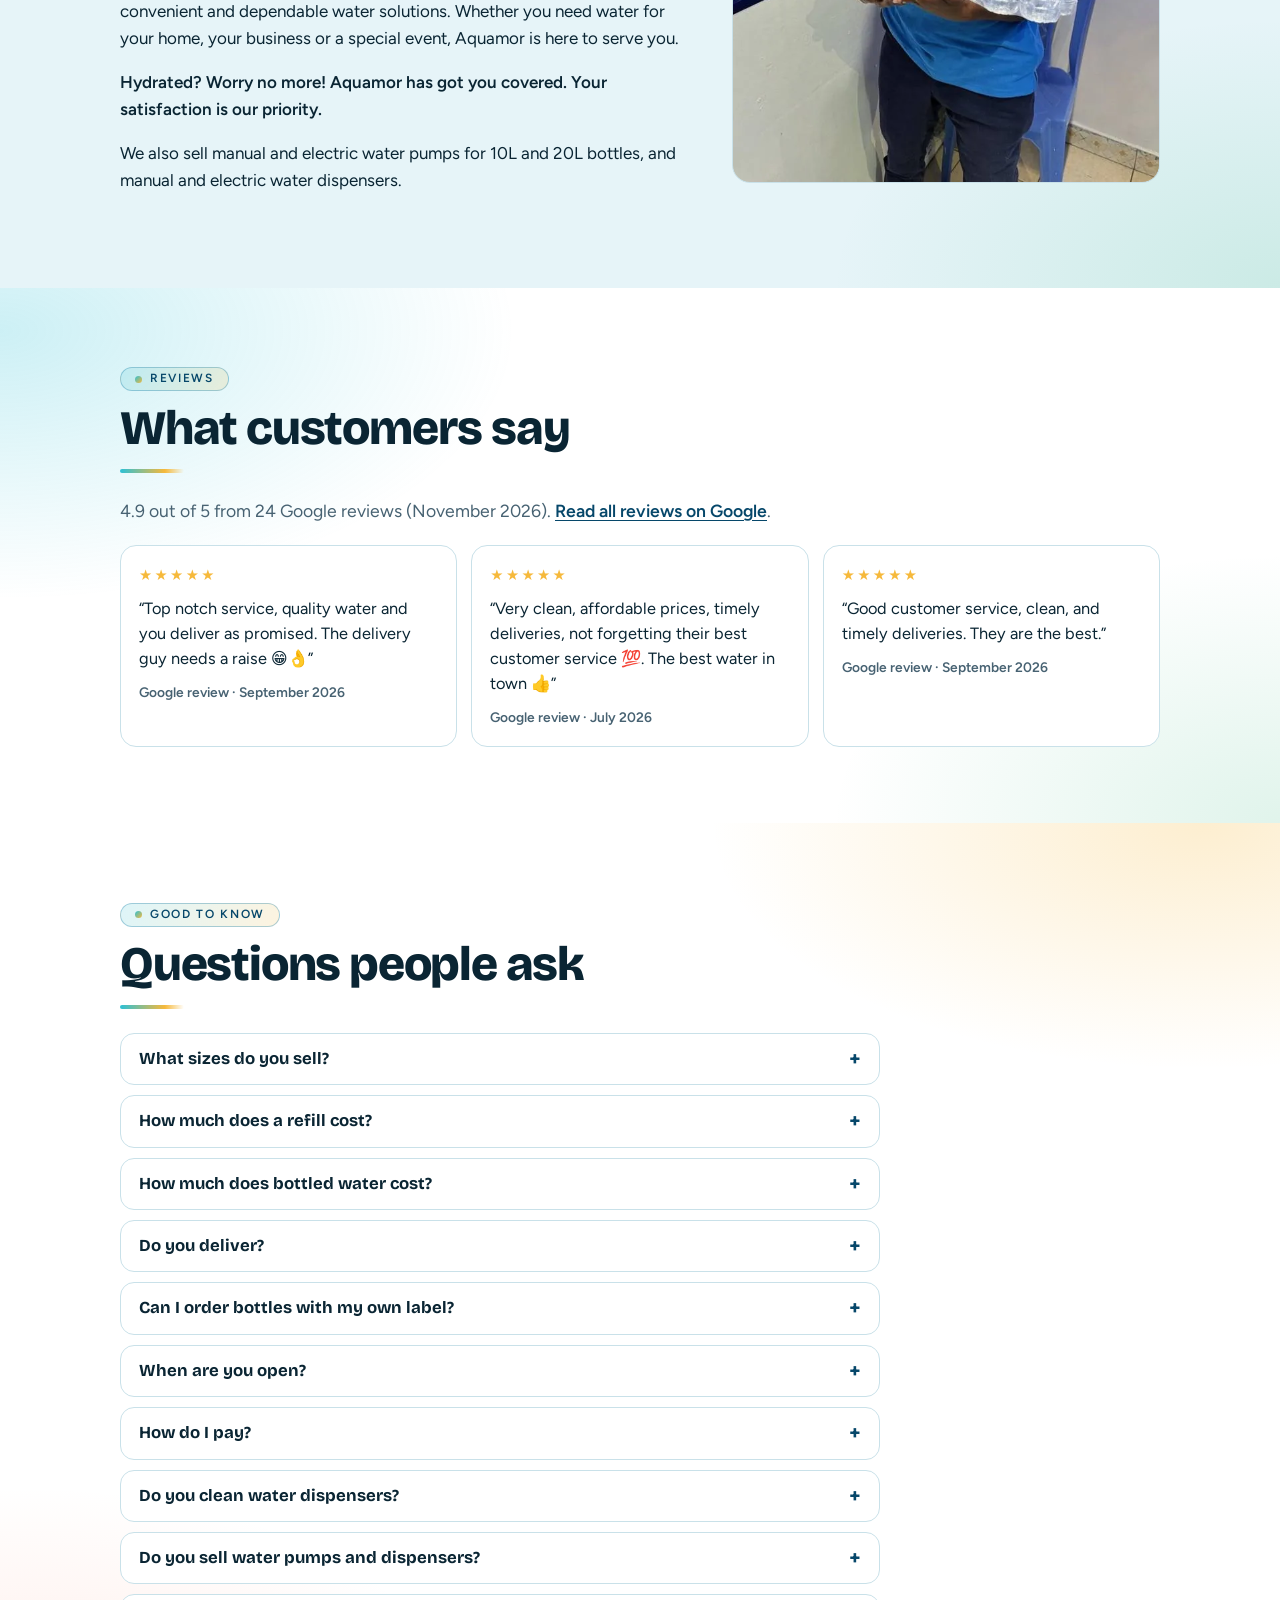
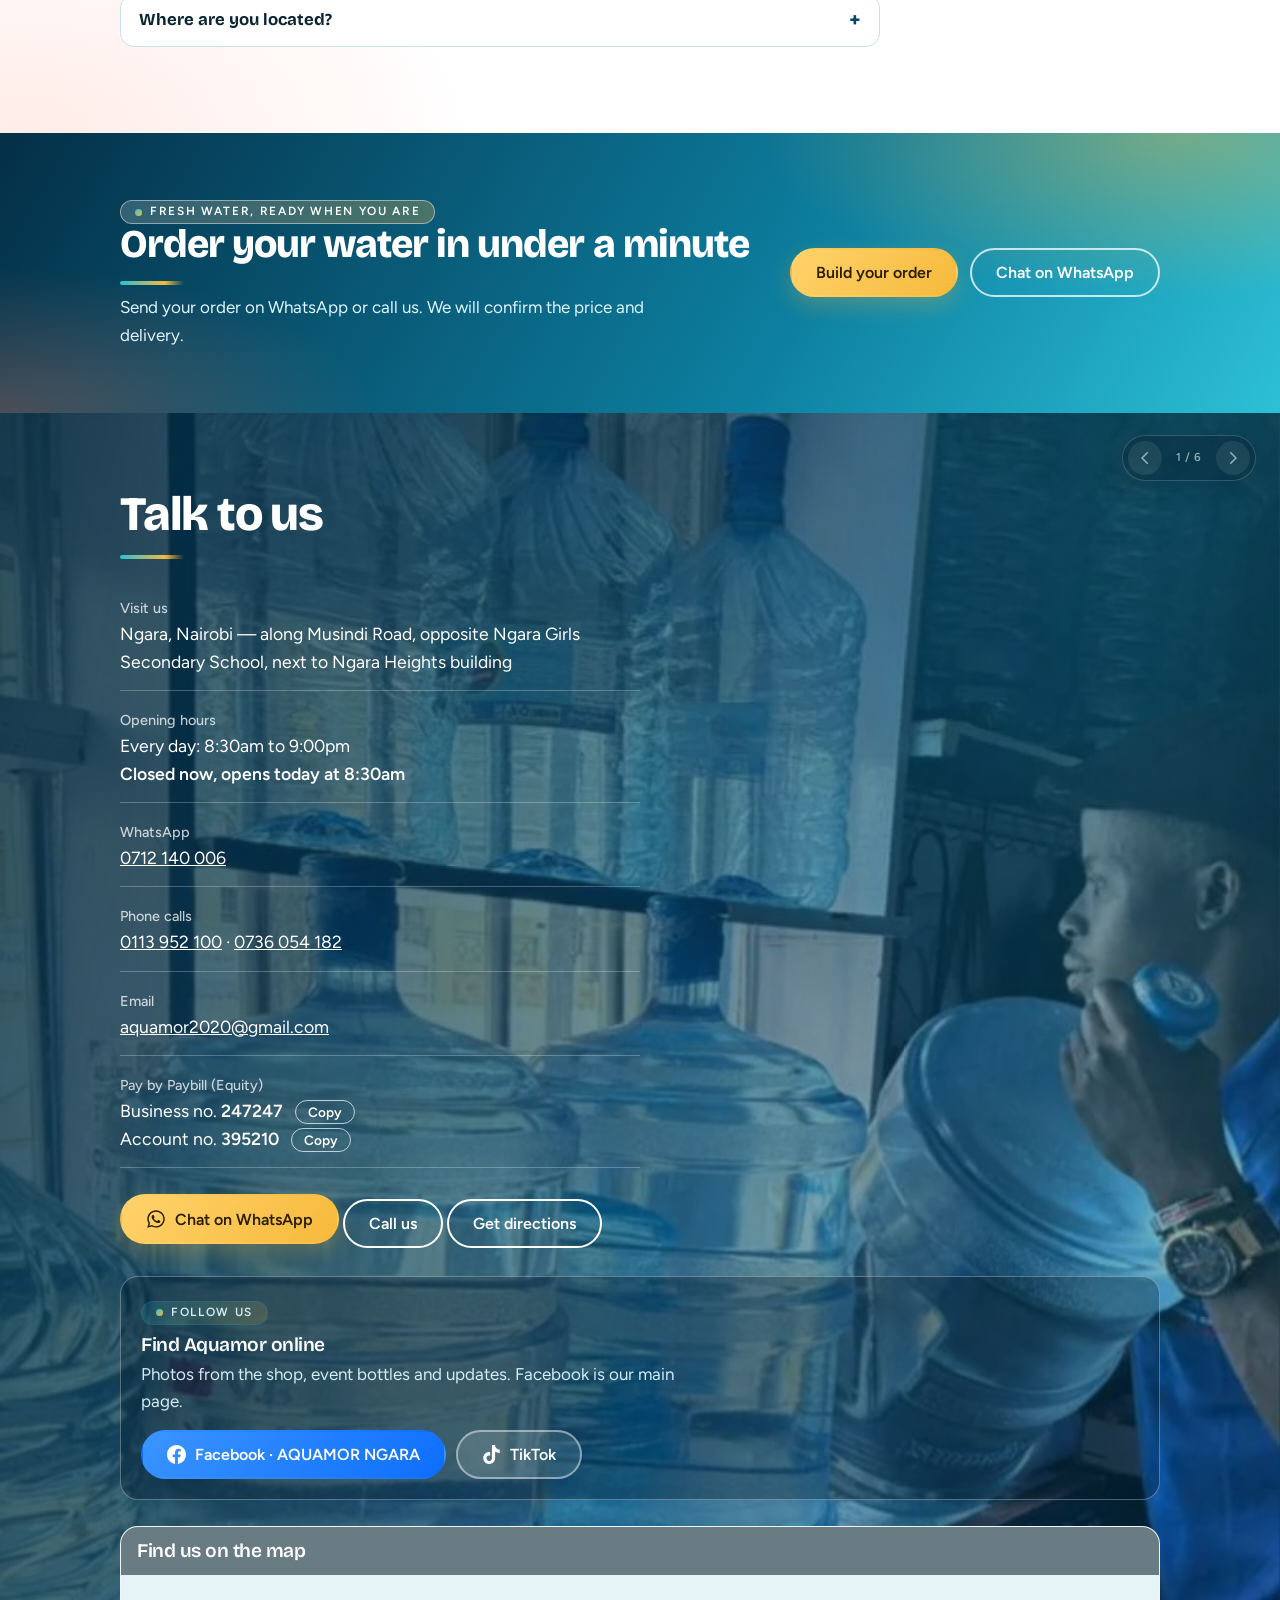
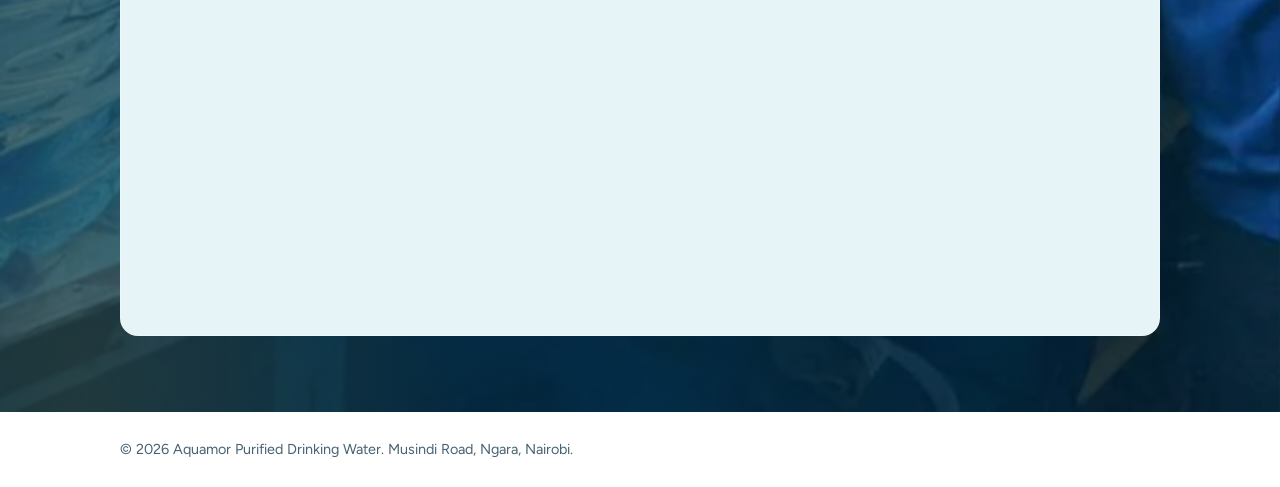
==== commit 12d666d8: "chore: refresh static preview from main" ====
--- a/index.html
+++ b/index.html
@@ -168,8 +168,8 @@
   }
 ]
 </script>
-<link rel="stylesheet" href="css/styles.css?v=20261118e">
-<link rel="stylesheet" href="css/photos.css?v=20261118e">
+<link rel="stylesheet" href="css/styles.css?v=20261119a">
+<link rel="stylesheet" href="css/photos.css?v=20261119a">
 </head>
 <body>
 
@@ -749,8 +749,29 @@
   </div>
 </section>
 
-<section id="reviews" hidden>
-  <div class="wrap"><h2>What customers say</h2><div class="revs" id="revList"></div></div>
+<section id="reviews" class="tinted tint-aqua">
+  <div class="wrap">
+    <p class="eyebrow">Reviews</p>
+    <h2>What customers say</h2>
+    <p class="lead">4.9 out of 5 from 24 Google reviews (November 2026). <a href="https://www.google.com/maps/place/?q=place_id:ChIJo11WKEIXLxgRky9JCq5a4U0" target="_blank" rel="noopener">Read all reviews on Google</a>.</p>
+    <div class="revs" id="revList">
+      <figure class="rev">
+        <span class="revstars" aria-hidden="true">★★★★★</span>
+        <p>“Top notch service, quality water and you deliver as promised. The delivery guy needs a raise 😁👌”</p>
+        <footer>Google review · September 2026</footer>
+      </figure>
+      <figure class="rev">
+        <span class="revstars" aria-hidden="true">★★★★★</span>
+        <p>“Very clean, affordable prices, timely deliveries, not forgetting their best customer service 💯. The best water in town 👍”</p>
+        <footer>Google review · July 2026</footer>
+      </figure>
+      <figure class="rev">
+        <span class="revstars" aria-hidden="true">★★★★★</span>
+        <p>“Good customer service, clean, and timely deliveries. They are the best.”</p>
+        <footer>Google review · September 2026</footer>
+      </figure>
+    </div>
+  </div>
 </section>
 <section id="faq" class="tinted tint-sun">
   <div class="wrap">
@@ -798,8 +819,15 @@
     <a class="btn btn-sun wa" id="chatWa" href="https://wa.me/254712140006?text=Hello%20Aquamor%2C%20I%20would%20like%20to%20ask%20about%20your%20water." target="_blank" rel="noopener"><svg viewBox="0 0 448 512" aria-hidden="true" focusable="false"><path d="M380.9 97.1C339 55.1 283.2 32 223.9 32c-122.4 0-222 99.6-222 222 0 39.1 10.2 77.3 29.6 111L0 480l117.7-30.9c32.4 17.7 68.9 27 106.1 27h.1c122.3 0 224.1-99.6 224.1-222 0-59.3-25.2-115-67.1-157zm-157 341.6c-33.2 0-65.7-8.9-94-25.7l-6.7-4-69.8 18.3L72 359.2l-4.4-7c-18.5-29.4-28.2-63.3-28.2-98.2 0-101.7 82.8-184.5 184.6-184.5 49.3 0 95.6 19.2 130.4 54.1 34.8 34.9 56.2 81.2 56.1 130.5 0 101.8-84.9 184.6-186.6 184.6zm101.2-138.2c-5.5-2.8-32.8-16.2-37.9-18-5.1-1.9-8.8-2.8-12.5 2.8-3.7 5.6-14.3 18-17.6 21.8-3.2 3.7-6.5 4.2-12 1.4-32.6-16.3-54-29.1-75.5-66-5.7-9.8 5.7-9.1 16.3-30.3 1.8-3.7 .9-6.9-.5-9.7-1.4-2.8-12.5-30.1-17.1-41.2-4.5-10.8-9.1-9.3-12.5-9.5-3.2-.2-6.9-.2-10.6-.2-3.7 0-9.7 1.4-14.8 6.9-5.1 5.6-19.4 19-19.4 46.3 0 27.3 19.9 53.7 22.6 57.4 2.8 3.7 39.1 59.7 94.8 83.8 35.2 15.2 49 16.5 66.6 13.9 10.7-1.6 32.8-13.4 37.4-26.4 4.6-13 4.6-24.1 3.2-26.4-1.3-2.5-5-3.9-10.5-6.6z"/></svg>Chat on WhatsApp</a>
     <a class="btn btn-line" href="tel:+254113952100">Call us</a>
     <a class="btn btn-line" href="https://www.google.com/maps/search/?api=1&amp;query=Aquamor+Drinking+Water+Musindi+Road+Ngara+Nairobi" target="_blank" rel="noopener">Get directions</a>
-    <a class="btn btn-line" href="https://www.facebook.com/profile.php?id=100066493751902" target="_blank" rel="noopener">Facebook: AQUAMOR NGARA</a>
-    <a class="btn btn-line" href="https://www.tiktok.com/@aquamor2020" target="_blank" rel="noopener">TikTok</a>
+    <div class="socials">
+      <p class="eyebrow">Follow us</p>
+      <h3>Find Aquamor online</h3>
+      <p>Photos from the shop, event bottles and updates. Facebook is our main page.</p>
+      <div class="socialrow">
+        <a class="btn social social--fb" href="https://www.facebook.com/profile.php?id=100066493751902" target="_blank" rel="noopener"><svg viewBox="0 0 24 24" aria-hidden="true" focusable="false"><path d="M24 12.07C24 5.4 18.63 0 12 0S0 5.4 0 12.07C0 18.1 4.39 23.1 10.13 24v-8.44H7.08v-3.49h3.05V9.41c0-3.02 1.79-4.69 4.53-4.69 1.31 0 2.68.24 2.68.24v2.97h-1.51c-1.49 0-1.96.93-1.96 1.89v2.25h3.33l-.53 3.49h-2.8V24C19.61 23.1 24 18.1 24 12.07Z"/></svg>Facebook · AQUAMOR NGARA</a>
+        <a class="btn social social--tt" href="https://www.tiktok.com/@aquamor2020" target="_blank" rel="noopener"><svg viewBox="0 0 24 24" aria-hidden="true" focusable="false"><path d="M12.53.02C13.84 0 15.14.01 16.44 0c.08 1.53.63 3.09 1.75 4.17 1.12 1.11 2.7 1.62 4.24 1.79v4.03c-1.44-.05-2.89-.35-4.2-.97-.57-.26-1.1-.59-1.62-.93-.01 2.92.01 5.84-.02 8.75-.08 1.4-.54 2.79-1.35 3.94-1.31 1.92-3.58 3.17-5.91 3.21-1.43.08-2.86-.31-4.08-1.03-2.02-1.19-3.44-3.37-3.65-5.71-.02-.5-.03-1-.01-1.49.18-1.9 1.12-3.72 2.58-4.96 1.66-1.44 3.98-2.13 6.15-1.72.02 1.48-.04 2.96-.04 4.44-.99-.32-2.15-.23-3.02.37-.63.41-1.11 1.04-1.36 1.75-.21.51-.15 1.07-.14 1.61.24 1.64 1.82 3.02 3.5 2.87 1.12-.01 2.19-.66 2.77-1.61.19-.33.4-.67.41-1.06.1-1.79.06-3.57.07-5.36.01-4.03-.01-8.05.02-12.07Z"/></svg>TikTok</a>
+      </div>
+    </div>
     <div class="map">
       <h3>Find us on the map</h3>
       <iframe
@@ -816,10 +844,10 @@
 <a class="btn btn-sun fab wa" href="https://wa.me/254712140006?text=Hello%20Aquamor%2C%20I%20would%20like%20to%20ask%20about%20your%20water." target="_blank" rel="noopener"><svg viewBox="0 0 448 512" aria-hidden="true" focusable="false"><path d="M380.9 97.1C339 55.1 283.2 32 223.9 32c-122.4 0-222 99.6-222 222 0 39.1 10.2 77.3 29.6 111L0 480l117.7-30.9c32.4 17.7 68.9 27 106.1 27h.1c122.3 0 224.1-99.6 224.1-222 0-59.3-25.2-115-67.1-157zm-157 341.6c-33.2 0-65.7-8.9-94-25.7l-6.7-4-69.8 18.3L72 359.2l-4.4-7c-18.5-29.4-28.2-63.3-28.2-98.2 0-101.7 82.8-184.5 184.6-184.5 49.3 0 95.6 19.2 130.4 54.1 34.8 34.9 56.2 81.2 56.1 130.5 0 101.8-84.9 184.6-186.6 184.6zm101.2-138.2c-5.5-2.8-32.8-16.2-37.9-18-5.1-1.9-8.8-2.8-12.5 2.8-3.7 5.6-14.3 18-17.6 21.8-3.2 3.7-6.5 4.2-12 1.4-32.6-16.3-54-29.1-75.5-66-5.7-9.8 5.7-9.1 16.3-30.3 1.8-3.7 .9-6.9-.5-9.7-1.4-2.8-12.5-30.1-17.1-41.2-4.5-10.8-9.1-9.3-12.5-9.5-3.2-.2-6.9-.2-10.6-.2-3.7 0-9.7 1.4-14.8 6.9-5.1 5.6-19.4 19-19.4 46.3 0 27.3 19.9 53.7 22.6 57.4 2.8 3.7 39.1 59.7 94.8 83.8 35.2 15.2 49 16.5 66.6 13.9 10.7-1.6 32.8-13.4 37.4-26.4 4.6-13 4.6-24.1 3.2-26.4-1.3-2.5-5-3.9-10.5-6.6z"/></svg>WhatsApp us</a>
 <div id="toast" class="toast" role="status" aria-live="polite" hidden></div>
 
-<script src="js/order.js?v=20261118e" defer></script>
-<script src="js/planner.js?v=20261118e" defer></script>
-<script src="js/gallery.js?v=20261118e" defer></script>
-<script src="js/site.js?v=20261118e" defer></script>
-<script src="js/i18n.js?v=20261118e" defer></script>
+<script src="js/order.js?v=20261119a" defer></script>
+<script src="js/planner.js?v=20261119a" defer></script>
+<script src="js/gallery.js?v=20261119a" defer></script>
+<script src="js/site.js?v=20261119a" defer></script>
+<script src="js/i18n.js?v=20261119a" defer></script>
 </body>
 </html>
--- a/css/styles.css
+++ b/css/styles.css
@@ -67,9 +67,49 @@
 .hero::before{content:"";position:absolute;inset:0;z-index:1;background:linear-gradient(105deg,rgba(4,47,71,.93) 0%,rgba(6,71,106,.72) 46%,rgba(13,127,160,.42) 76%,rgba(246,185,59,.24) 100%)}
 .wave{position:relative;z-index:2}
 .bg{position:absolute;inset:0;z-index:0}
-.bg picture{position:absolute;inset:0;display:block;opacity:0;transition:opacity 1.2s ease}
-.bg picture.on{opacity:1}
+.bg picture{position:absolute;inset:0;display:block;opacity:0;transition:opacity 1.1s ease,filter 1.1s ease}
+.bg picture.on{opacity:1;animation:bgIn 1.2s ease both}
 .bg img{width:100%;height:100%;object-fit:cover;display:block}
+/* The incoming photo fades in from a brighter, slightly larger frame, so each
+   slide change reads as a brighten-then-settle rather than a flat cut. */
+@keyframes bgIn{
+  from{opacity:0;transform:scale(1.035);filter:brightness(1.4) saturate(1.12)}
+  to{opacity:1;transform:none;filter:none}
+}
+/* Interacting with a photo section lights it up for a moment, then leaves the
+   photo brighter while the pointer or keyboard focus stays inside. */
+.hero::before,.band::before,.contact::before,.withbg::before,.tinted::before{transition:filter .5s ease}
+.is-lit::before{filter:brightness(1.2) saturate(1.06)}
+.tinted:hover::before{filter:brightness(1.12)}
+.is-lit .bg picture.on{filter:brightness(1.18) saturate(1.08);animation:bgFlash 1.1s ease}
+@keyframes bgFlash{
+  0%,100%{filter:brightness(1.18) saturate(1.08)}
+  45%{filter:brightness(1.46) saturate(1.18)}
+}
+/* Manual photo controls on each section that has a slideshow. */
+.has-bgslides{position:relative}
+.bgctl{position:absolute;right:clamp(10px,2.4vw,24px);bottom:clamp(10px,2.4vw,22px);z-index:4;
+  display:flex;align-items:center;gap:6px;padding:5px;border-radius:999px;
+  background:rgba(4,25,38,.5);border:1px solid rgba(255,255,255,.3);
+  -webkit-backdrop-filter:blur(8px);backdrop-filter:blur(8px);
+  box-shadow:0 8px 24px rgba(3,20,30,.28);opacity:.55;
+  transition:opacity .3s ease,transform .3s ease}
+.has-bgslides:hover .bgctl,.has-bgslides:focus-within .bgctl,.has-bgslides.is-lit .bgctl{opacity:1;transform:translateY(-2px)}
+.bgbtn{width:34px;height:34px;padding:0;border:0;border-radius:50%;cursor:pointer;
+  display:grid;place-items:center;color:#fff;background:rgba(255,255,255,.14);
+  transition:background .2s ease,transform .2s ease}
+.bgbtn:hover,.bgbtn:focus-visible{background:linear-gradient(135deg,var(--aqua),#0d7fa0);transform:scale(1.06)}
+.bgbtn:active{transform:scale(.94)}
+.bgbtn svg{width:18px;height:18px}
+.bgcount{min-width:42px;text-align:center;color:#fff;font:700 .72rem/1 "Figtree",sans-serif;letter-spacing:.04em}
+@media(hover:none){.bgctl{opacity:.9}.bgbtn{width:38px;height:38px}}
+.hero .bgctl{bottom:clamp(84px,10vw,104px)}
+.contact .bgctl{top:clamp(10px,2.4vw,22px);bottom:auto}
+@media(prefers-reduced-motion:reduce){
+  .bg picture.on{animation:none}
+  .is-lit .bg picture.on{animation:none}
+  .bgctl,.bgbtn,.is-lit::before,.tinted::before{transition:none}
+}
 /* Colour rhythm: tinted sections between the photo bands so the page does not
    stay one flat colour. The glows are decorative only. */
 .tinted{position:relative;overflow:hidden;background:var(--bg)}
@@ -134,10 +174,21 @@
 .grid{display:grid;grid-template-columns:repeat(auto-fill,minmax(210px,1fr));gap:12px;margin-top:20px}
 .g{aspect-ratio:1;border:0;border-radius:16px;background-color:var(--foam);cursor:pointer;position:relative;overflow:hidden;padding:0}
 .g picture{position:absolute;inset:0;display:block}
-.g img{width:100%;height:100%;object-fit:cover;display:block}
-.g span{position:absolute;left:0;right:0;bottom:0;padding:26px 12px 10px;color:#fff;font:500 .9rem "Figtree",sans-serif;text-align:left;background:linear-gradient(transparent,rgba(4,25,38,.88))}
+.g img{width:100%;height:100%;object-fit:cover;display:block;transition:transform .55s cubic-bezier(.22,1,.36,1)}
+.g span{position:absolute;left:0;right:0;bottom:0;z-index:2;padding:26px 12px 10px;color:#fff;font:500 .9rem "Figtree",sans-serif;text-align:left;background:linear-gradient(transparent,rgba(4,25,38,.88))}
+/* A soft band of light sweeps across the tile on hover or keyboard focus,
+   matching the brightness lift used on the photo sections. */
+.g::after{content:"";position:absolute;inset:-40% -60%;z-index:1;pointer-events:none;
+  background:linear-gradient(115deg,transparent 38%,rgba(255,255,255,.4) 50%,transparent 62%);
+  transform:translateX(-85%) rotate(6deg);transition:transform .75s ease}
 .g{transition:transform .3s ease,filter .3s ease,box-shadow .3s ease}
-.g:hover{filter:brightness(1.06);transform:translateY(-2px) scale(1.01);box-shadow:0 16px 34px rgba(4,25,38,.22)}.g.hide{display:none}
+.g:hover,.g:focus-visible{filter:brightness(1.12) saturate(1.08);transform:translateY(-3px) scale(1.015);box-shadow:0 18px 38px rgba(4,25,38,.24)}
+.g:hover::after,.g:focus-visible::after{transform:translateX(85%) rotate(6deg)}
+.g:hover img,.g:focus-visible img{transform:scale(1.06)}
+.g:active{transform:translateY(-1px) scale(.995)}
+.g.hide{display:none}
+@media(prefers-reduced-motion:reduce){.g,.g::after,.g img{transition:none}}
+@media(prefers-reduced-motion:reduce){.g:hover img,.g:focus-visible img{transform:none}}
 .gallery .tabs{margin:18px 0 0}
 .clips{display:grid;grid-template-columns:repeat(auto-fit,minmax(260px,1fr));gap:20px;margin-top:28px;align-items:start}
 .clip{margin:0}
@@ -182,8 +233,26 @@
 details[open] summary::after{content:"−"}
 details p{padding:0 18px 16px;margin:0;color:var(--muted)}
 .revs{display:grid;gap:14px;grid-template-columns:repeat(auto-fit,minmax(240px,1fr));margin-top:20px}
-.rev{padding:18px;border:1.5px solid var(--line);border-radius:16px;background:var(--card);margin:0}
-.rev p{margin:0 0 .6em}.rev footer{padding:0;color:var(--muted);font-weight:600}
+.rev{position:relative;padding:18px;border:1.5px solid var(--line);border-radius:16px;background:var(--card);margin:0;
+  transition:transform .25s ease,box-shadow .25s ease,border-color .25s ease}
+.rev:hover{transform:translateY(-3px);border-color:var(--aqua);box-shadow:0 16px 32px rgba(4,25,38,.12)}
+.rev p{margin:0 0 .6em;font-size:1.02rem;line-height:1.55}
+.rev footer{padding:0;color:var(--muted);font-weight:600;font-size:.86rem}
+.revstars{display:block;color:var(--sun);letter-spacing:.16em;font-size:.92rem;margin-bottom:8px}
+#reviews .lead a{color:var(--deep);font-weight:700;text-decoration:underline;text-underline-offset:3px}
+@media(prefers-reduced-motion:reduce){.rev{transition:none}}
+/* Social links: Facebook is the busiest page, so it leads. */
+.socials{margin:28px 0 8px;padding:20px;border:1.5px solid rgba(255,255,255,.3);border-radius:18px;background:rgba(4,25,38,.3)}
+.socials .eyebrow{margin-bottom:10px}
+.socials h3{margin:0 0 6px;color:#fff}
+.socials p{margin:0 0 14px;color:#d3ecf5;max-width:52ch}
+.socialrow{display:flex;gap:10px;flex-wrap:wrap}
+.social{display:inline-flex;align-items:center;gap:9px;border-color:transparent;transition:transform .2s ease,filter .2s ease}
+.social svg{width:19px;height:19px;flex:0 0 auto;fill:currentColor}
+.social--fb{background:linear-gradient(135deg,#3b95ff,#0d6efd);color:#fff}
+.social--tt{background:rgba(255,255,255,.12);color:#fff;border-color:rgba(255,255,255,.45)}
+.social--fb:hover,.social--tt:hover{transform:translateY(-2px);filter:brightness(1.08)}
+@media(prefers-reduced-motion:reduce){.social{transition:none}}
 @media(max-width:380px){.nav{padding:10px 12px;gap:6px}.nav .btn{padding:10px 14px;font-size:.9rem}.brand{font-size:1.1rem}.mark{width:38px}.lang{padding:6px 10px}}
 .panel{background:var(--card);border:1.5px solid var(--line);border-radius:20px;padding:24px}
 .build{display:grid;grid-template-columns:1.2fr .8fr;gap:24px;align-items:start}
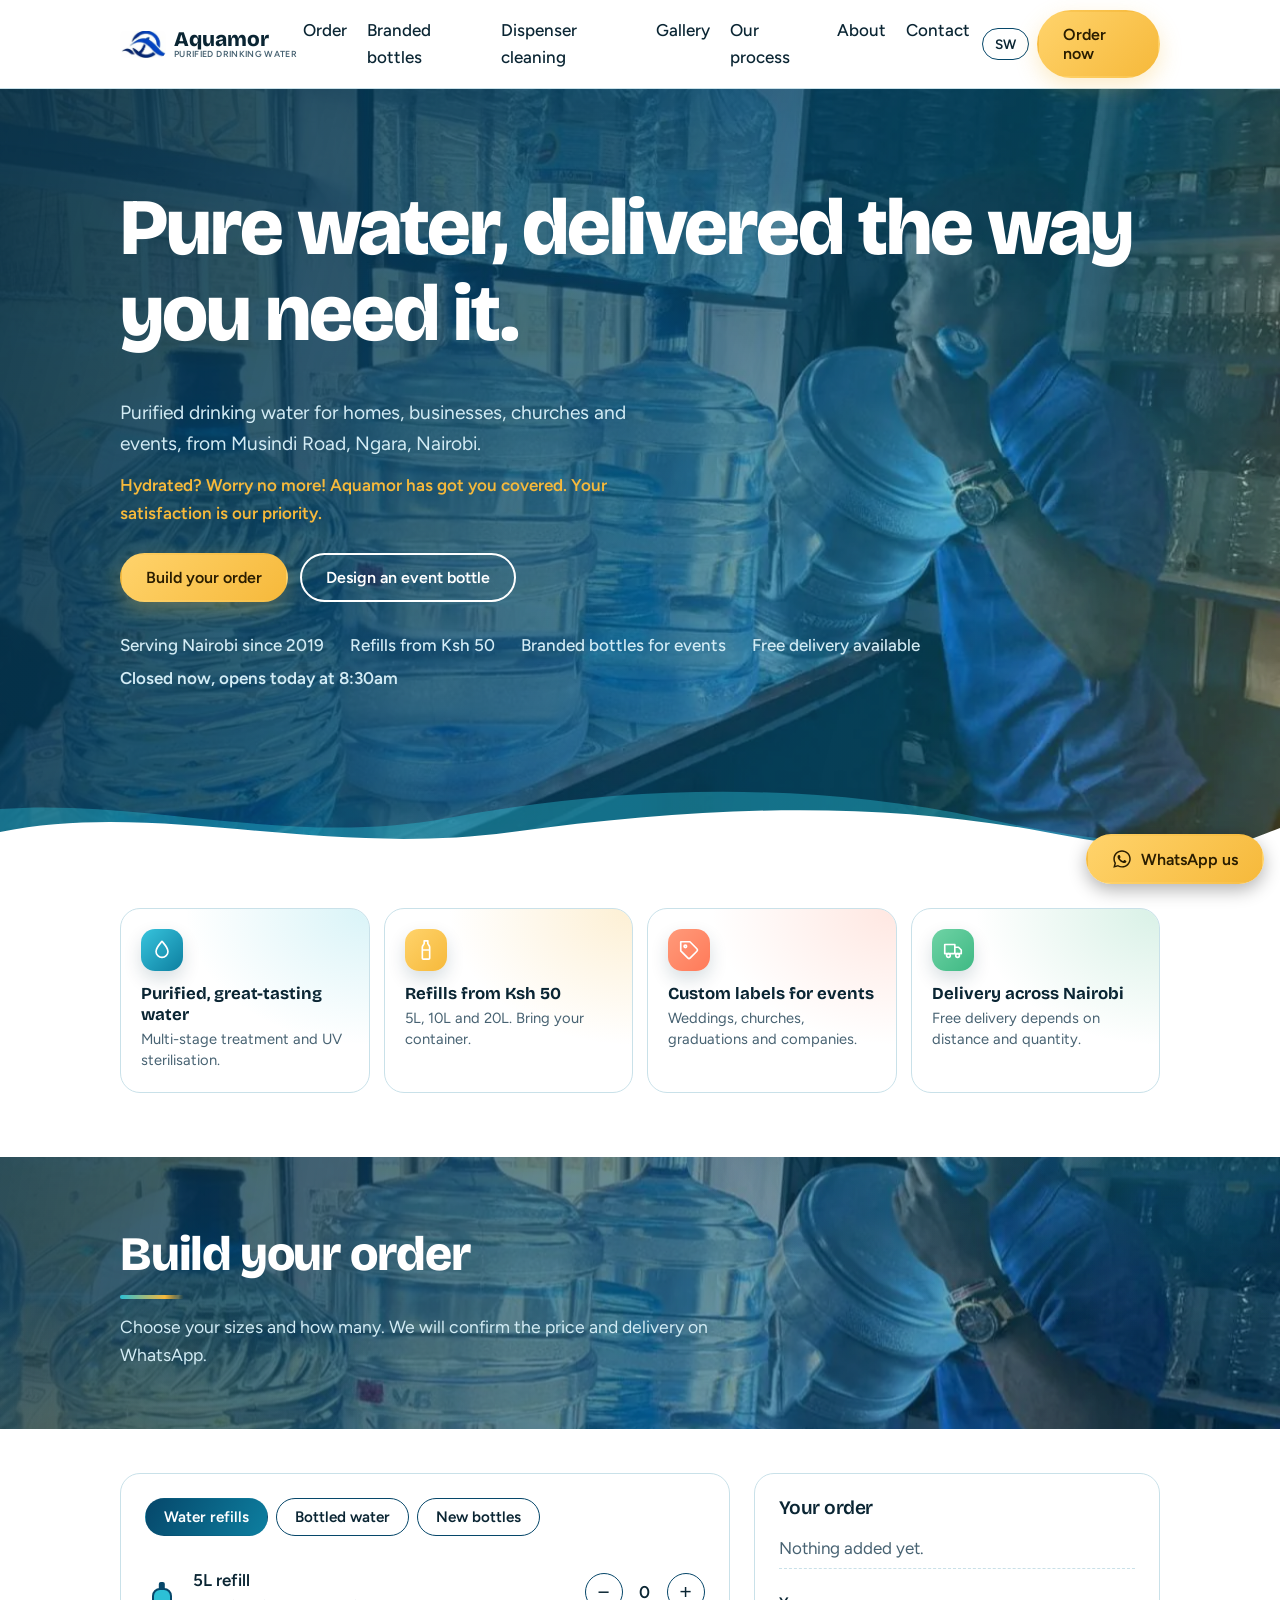
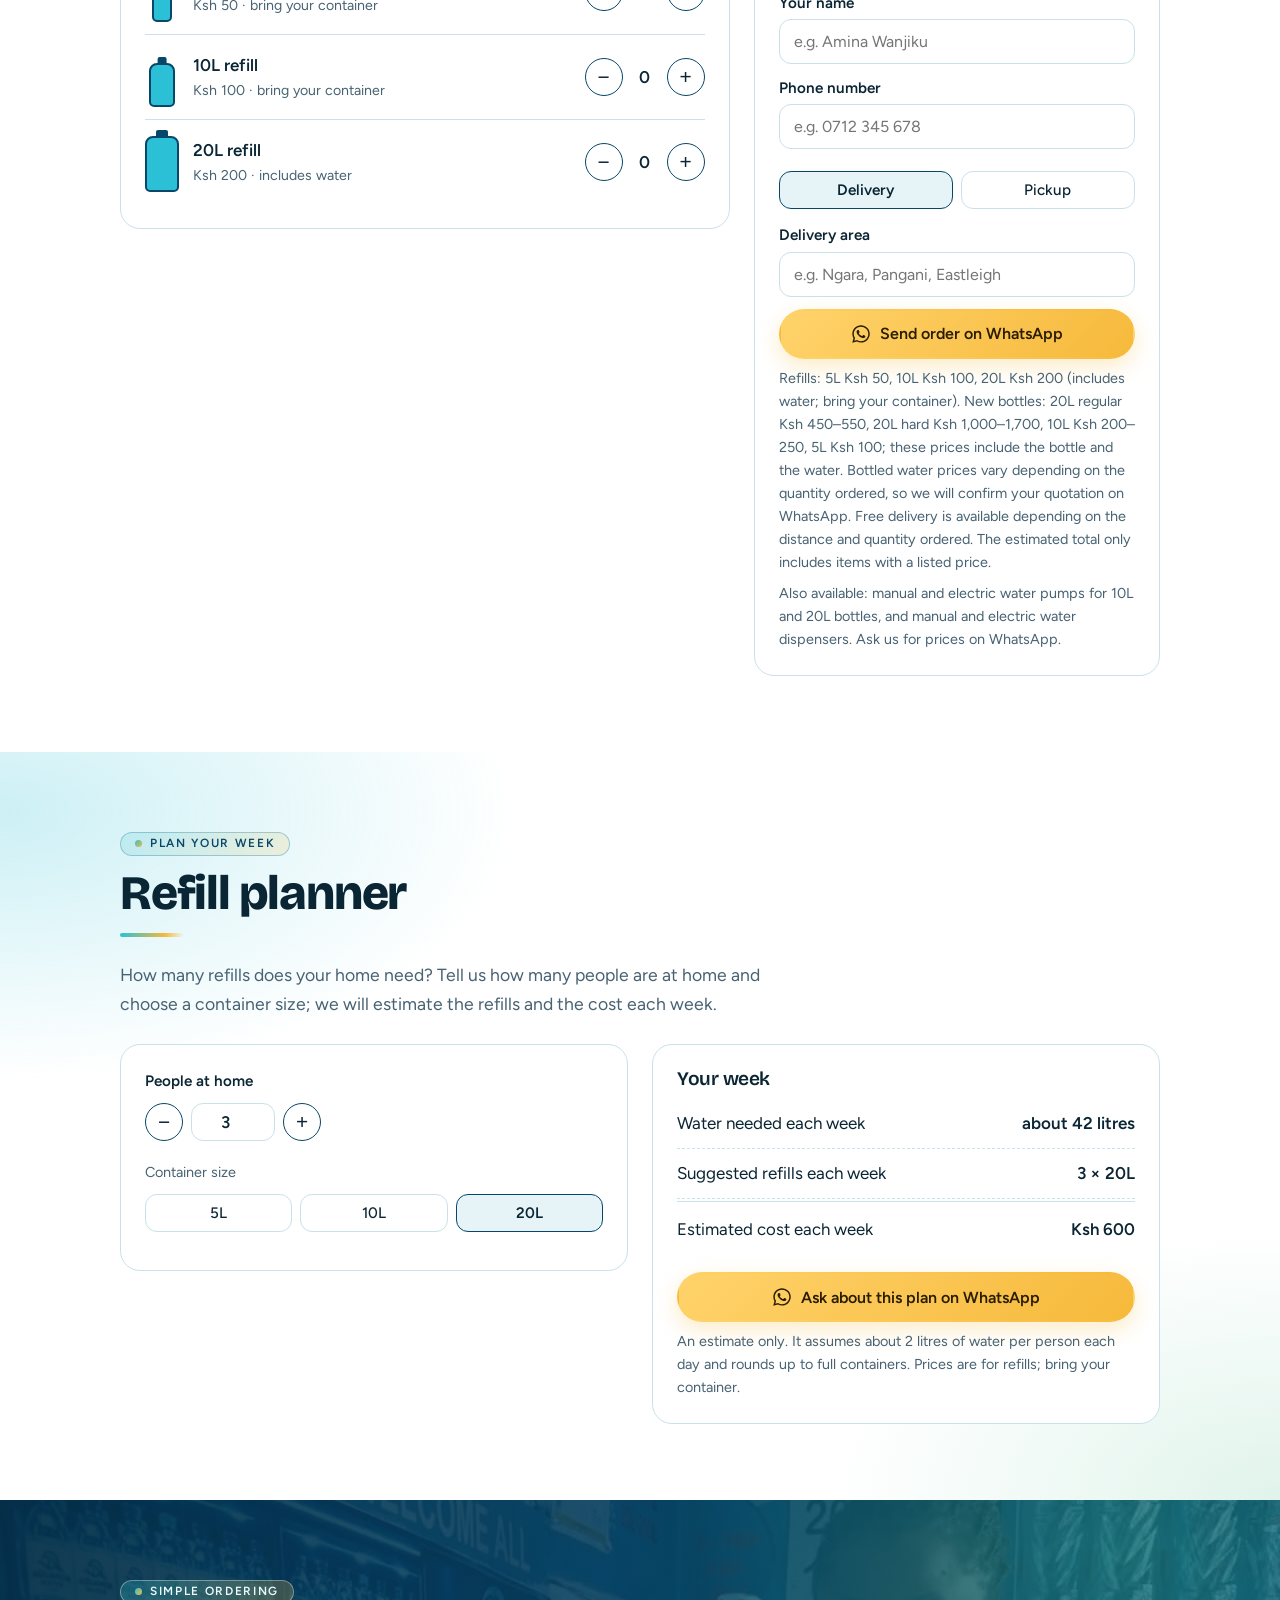
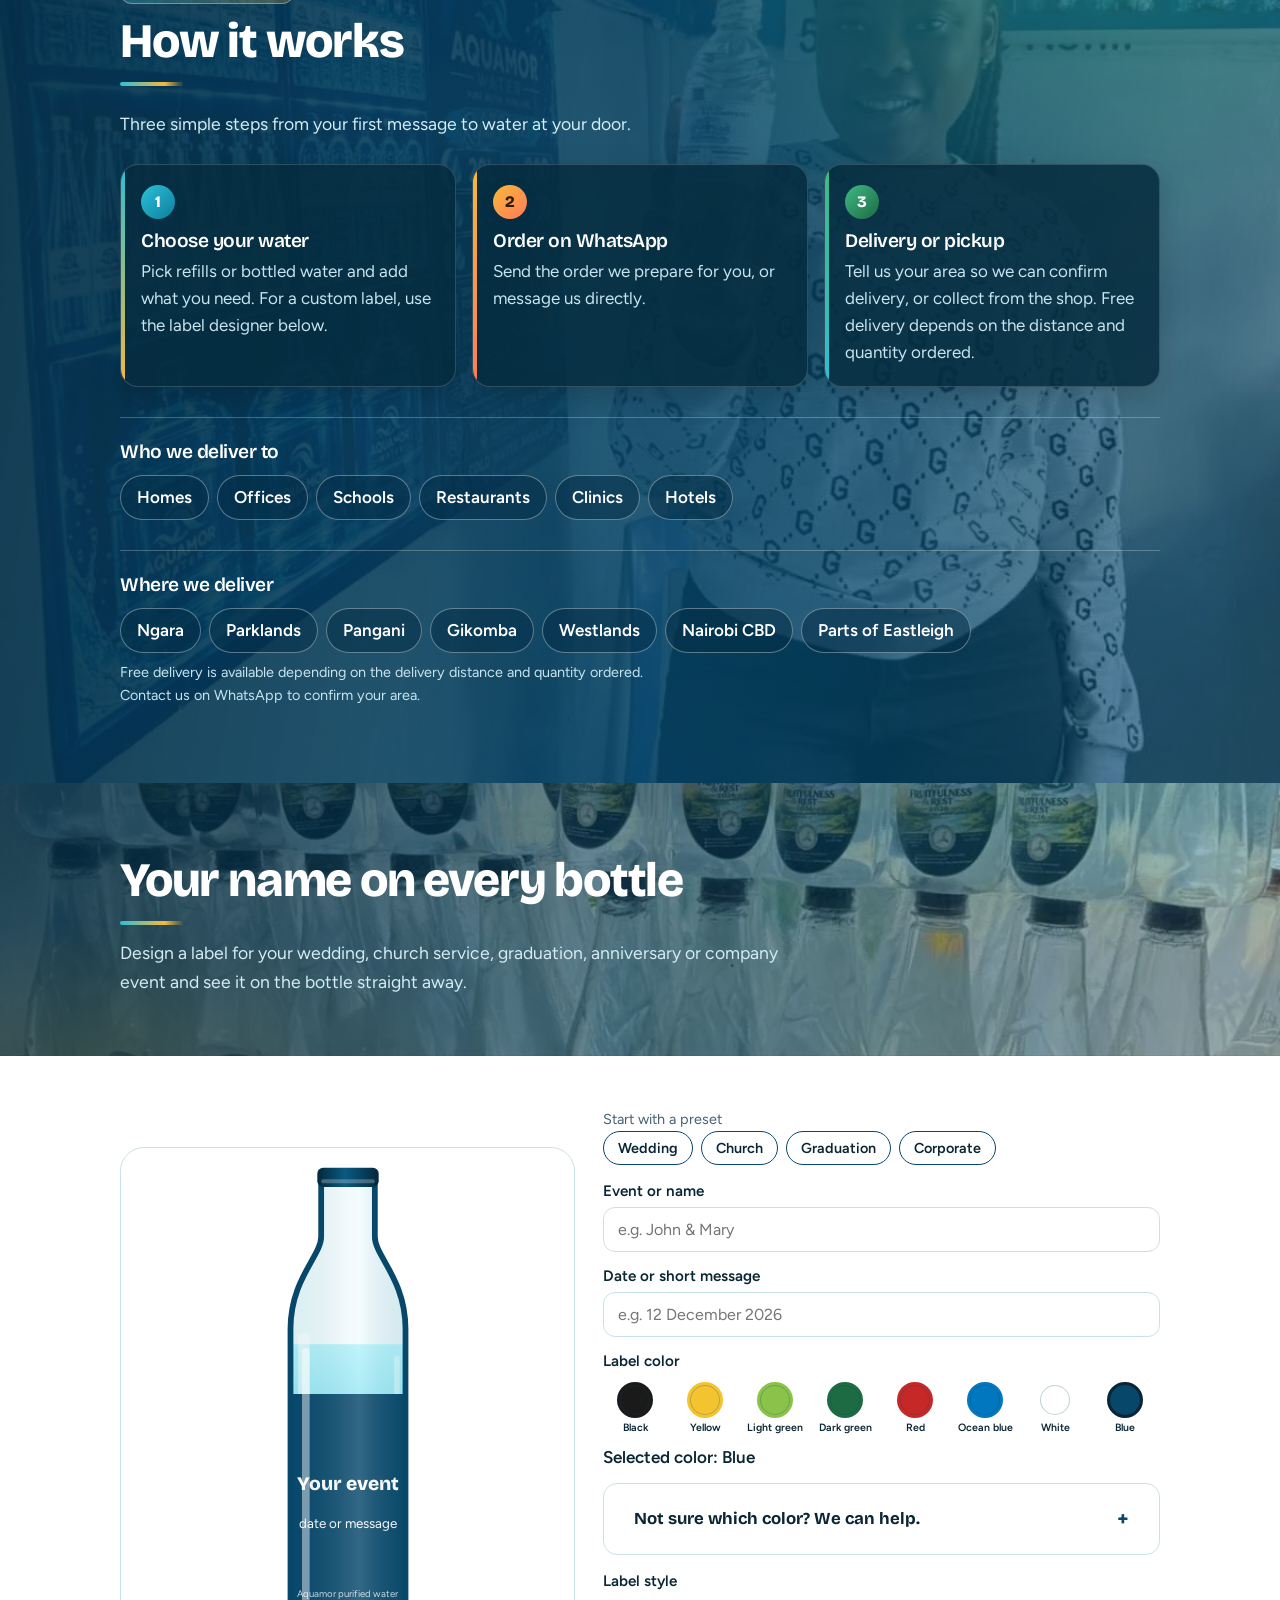
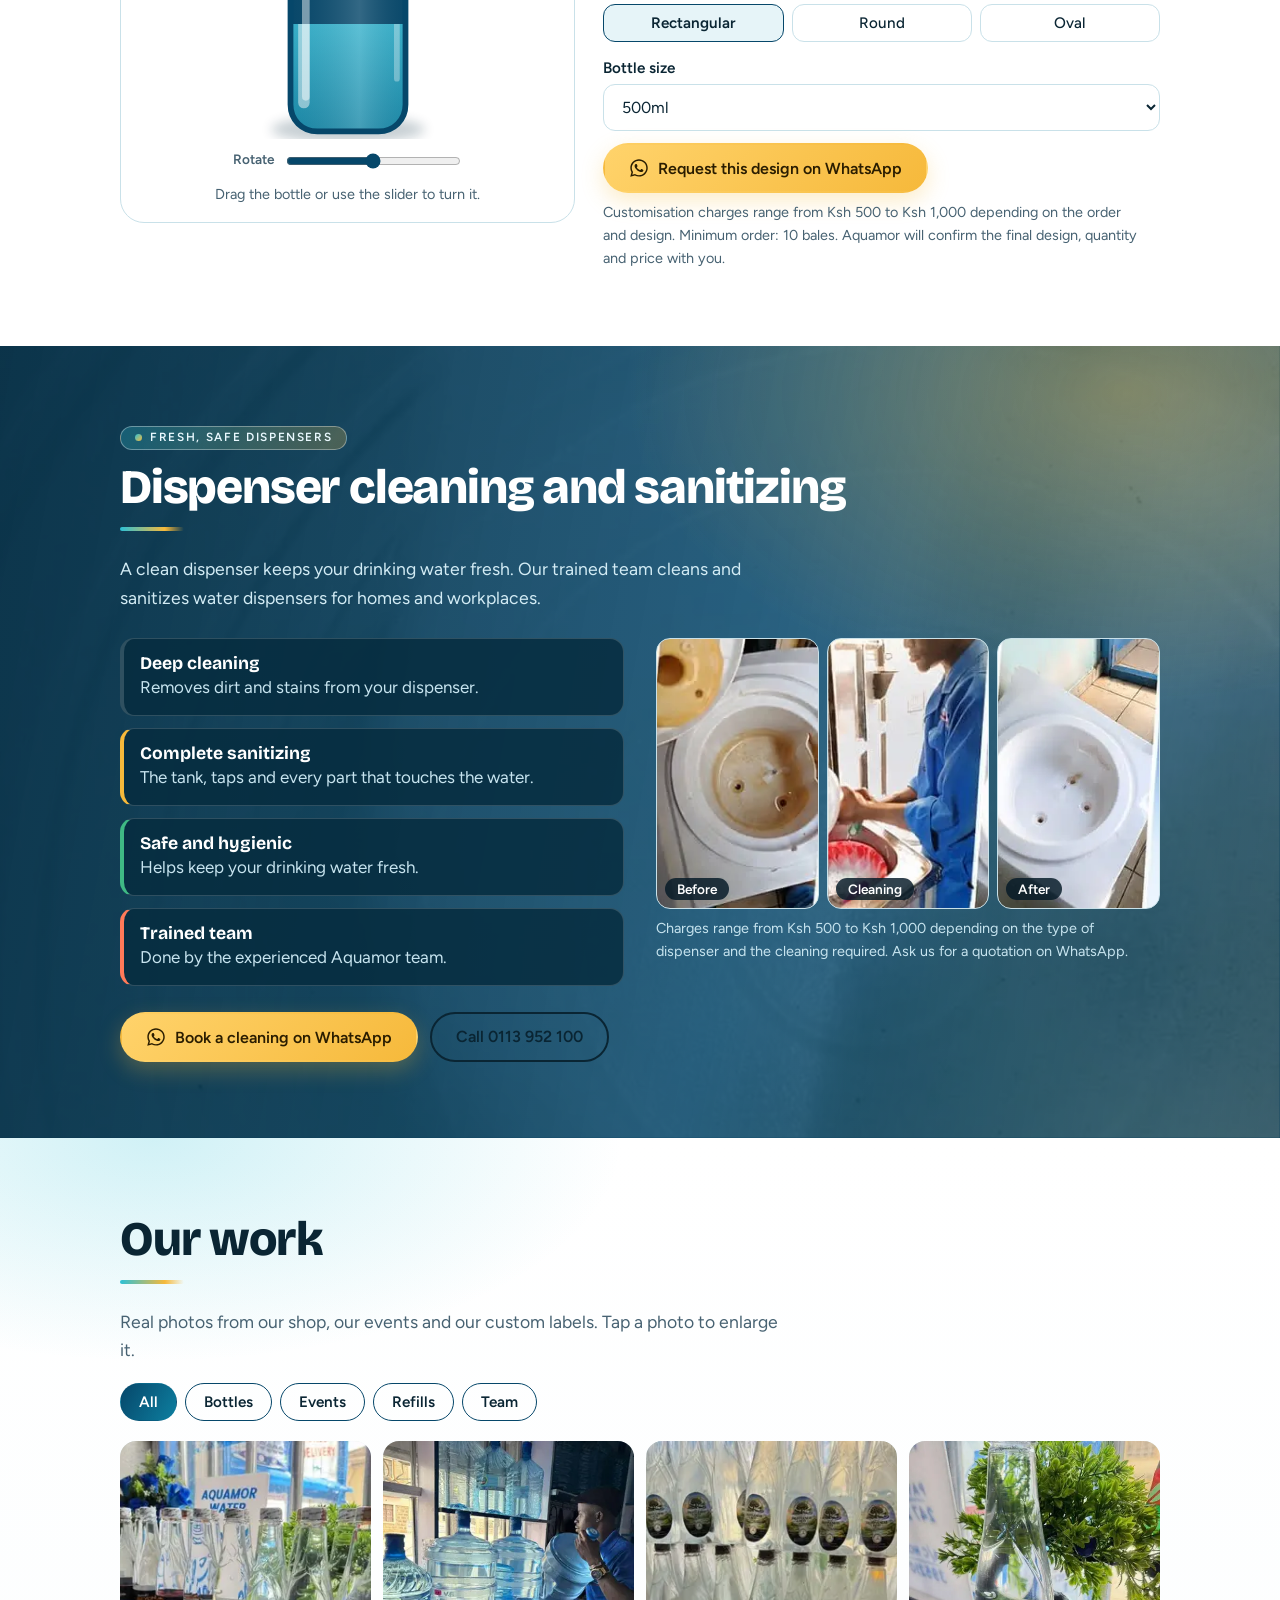
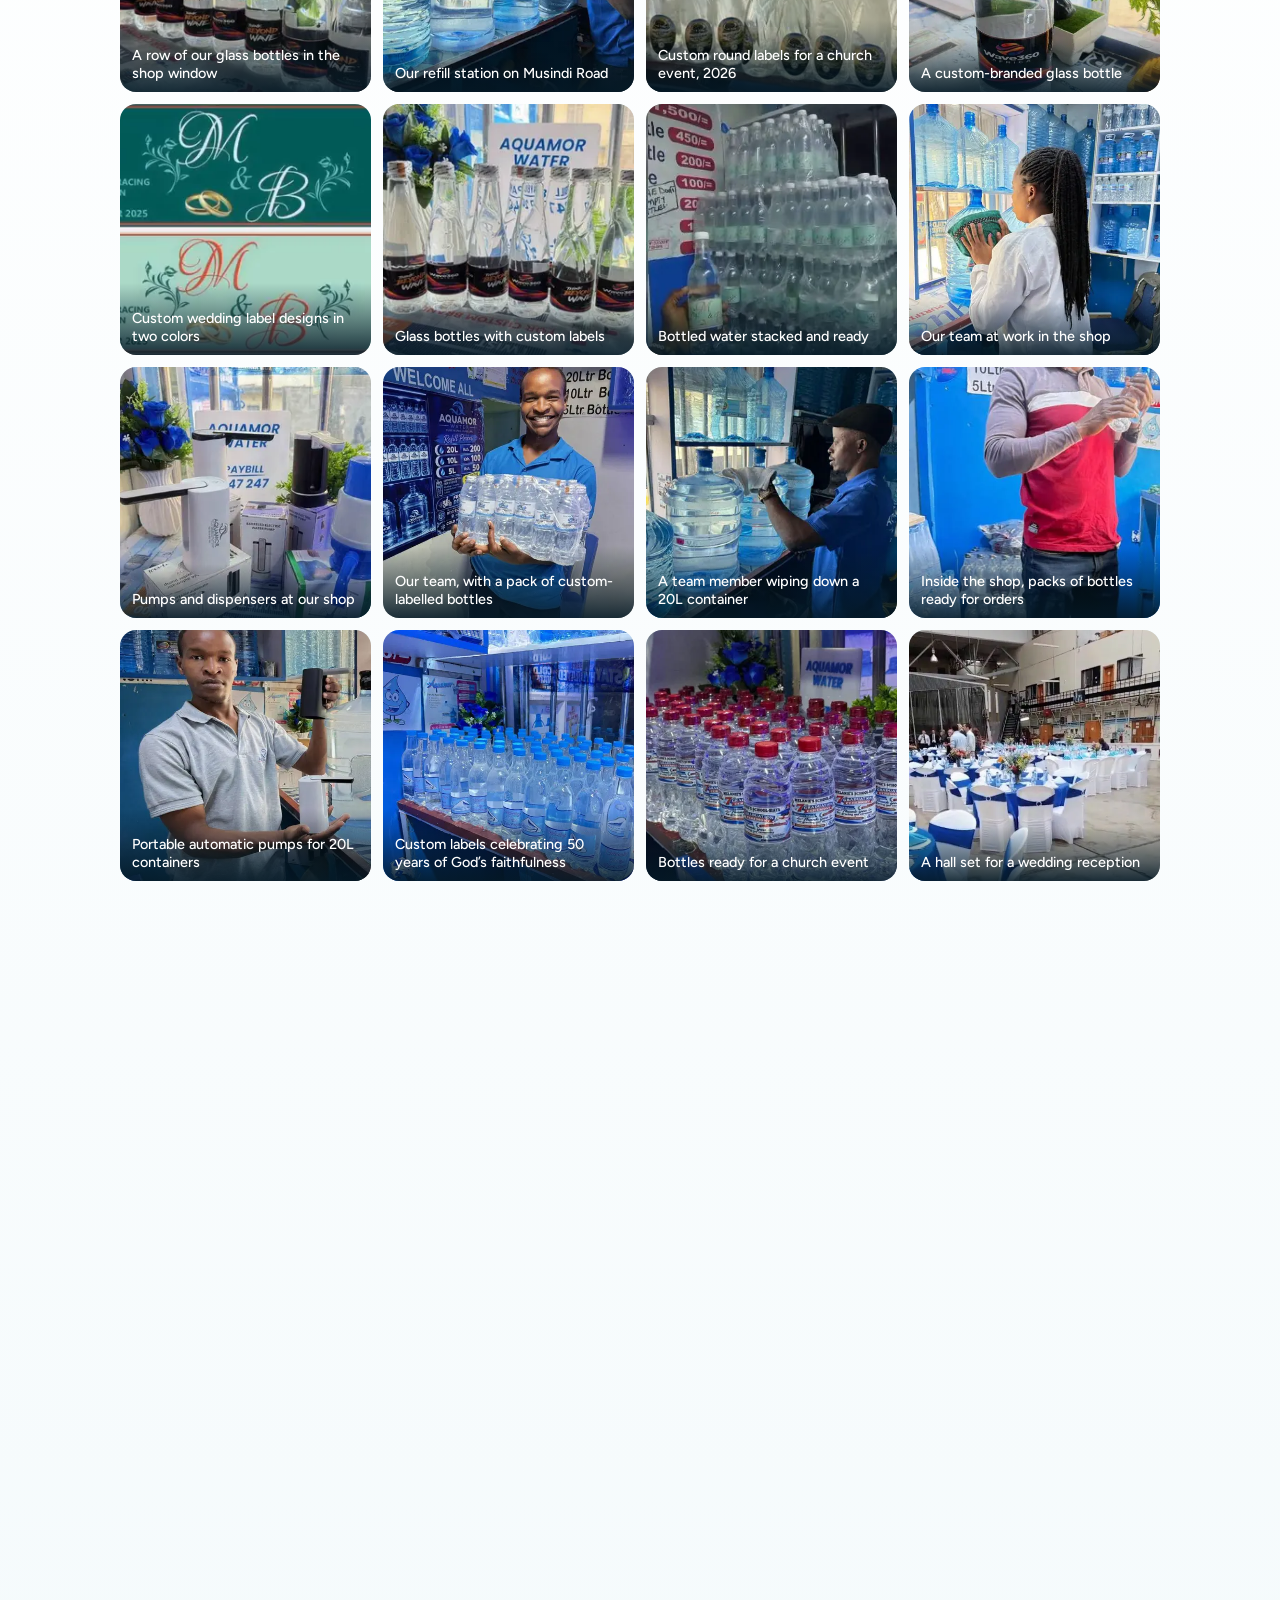
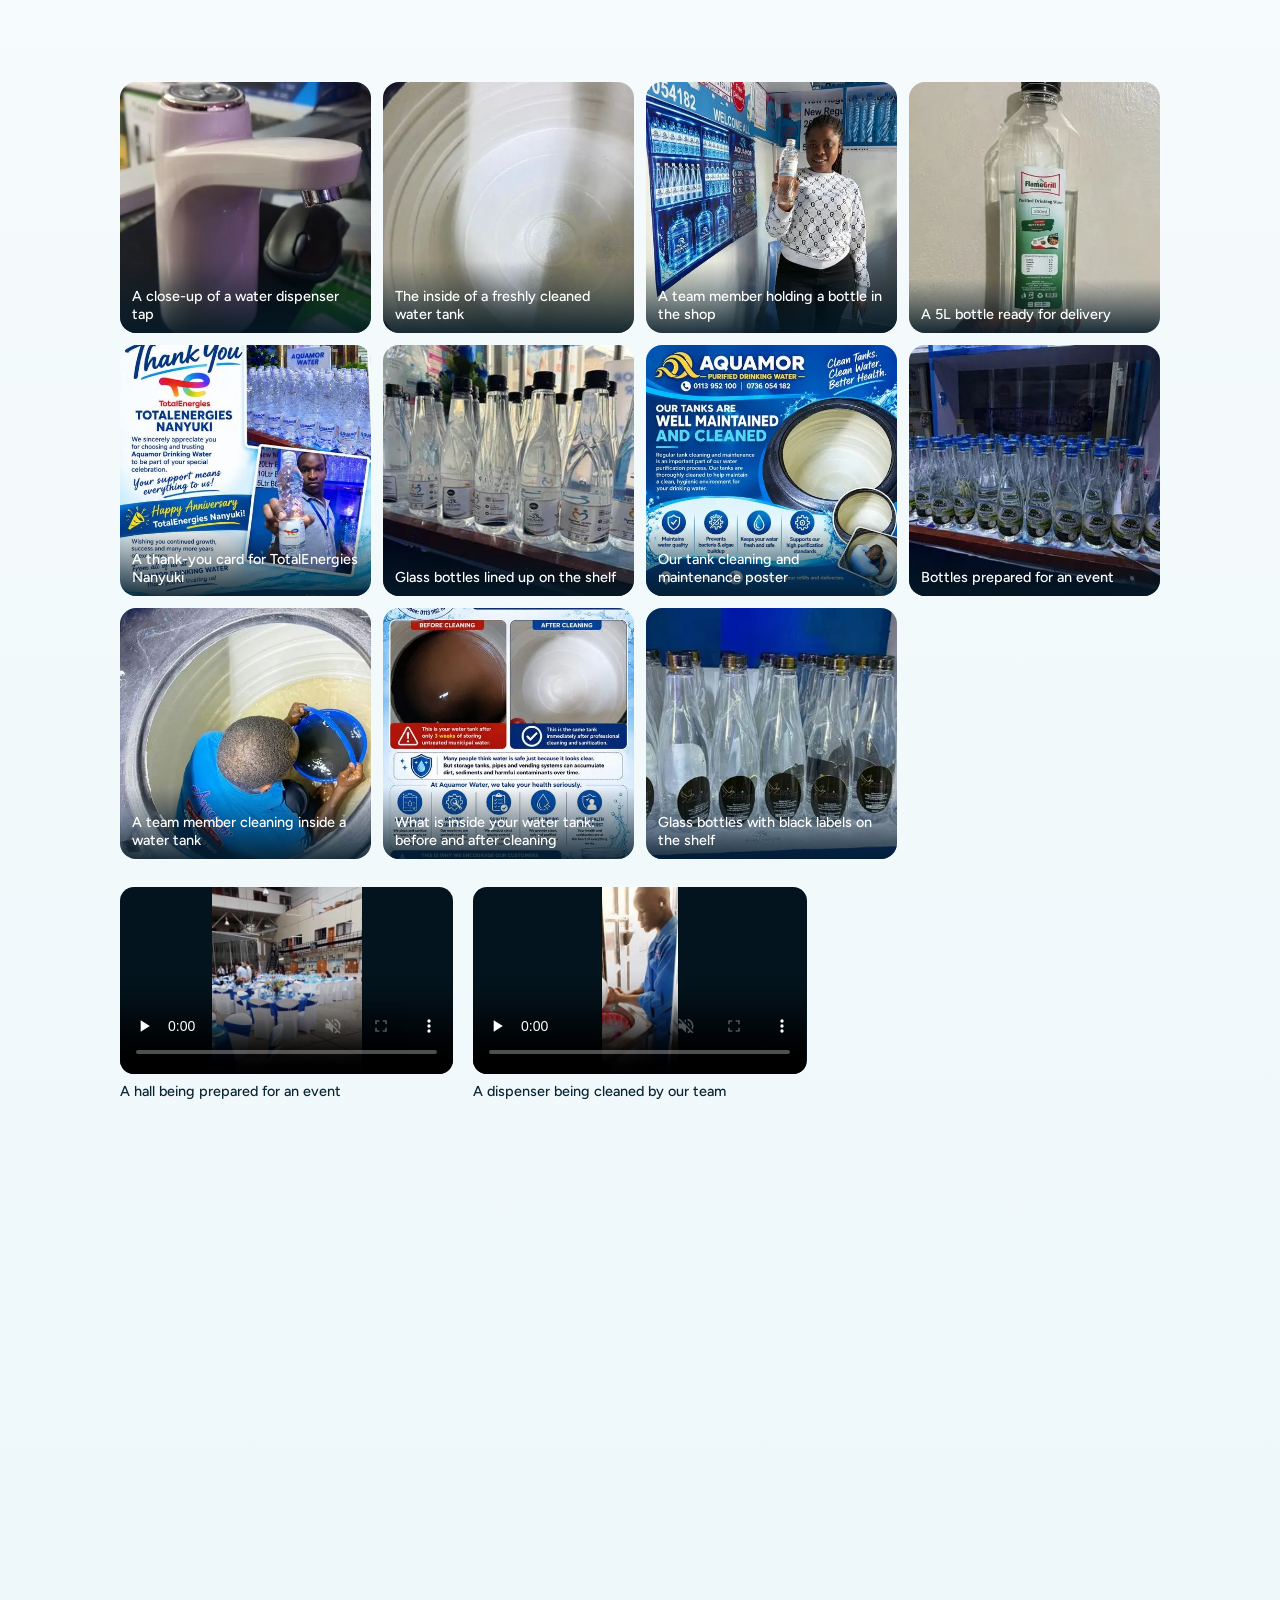
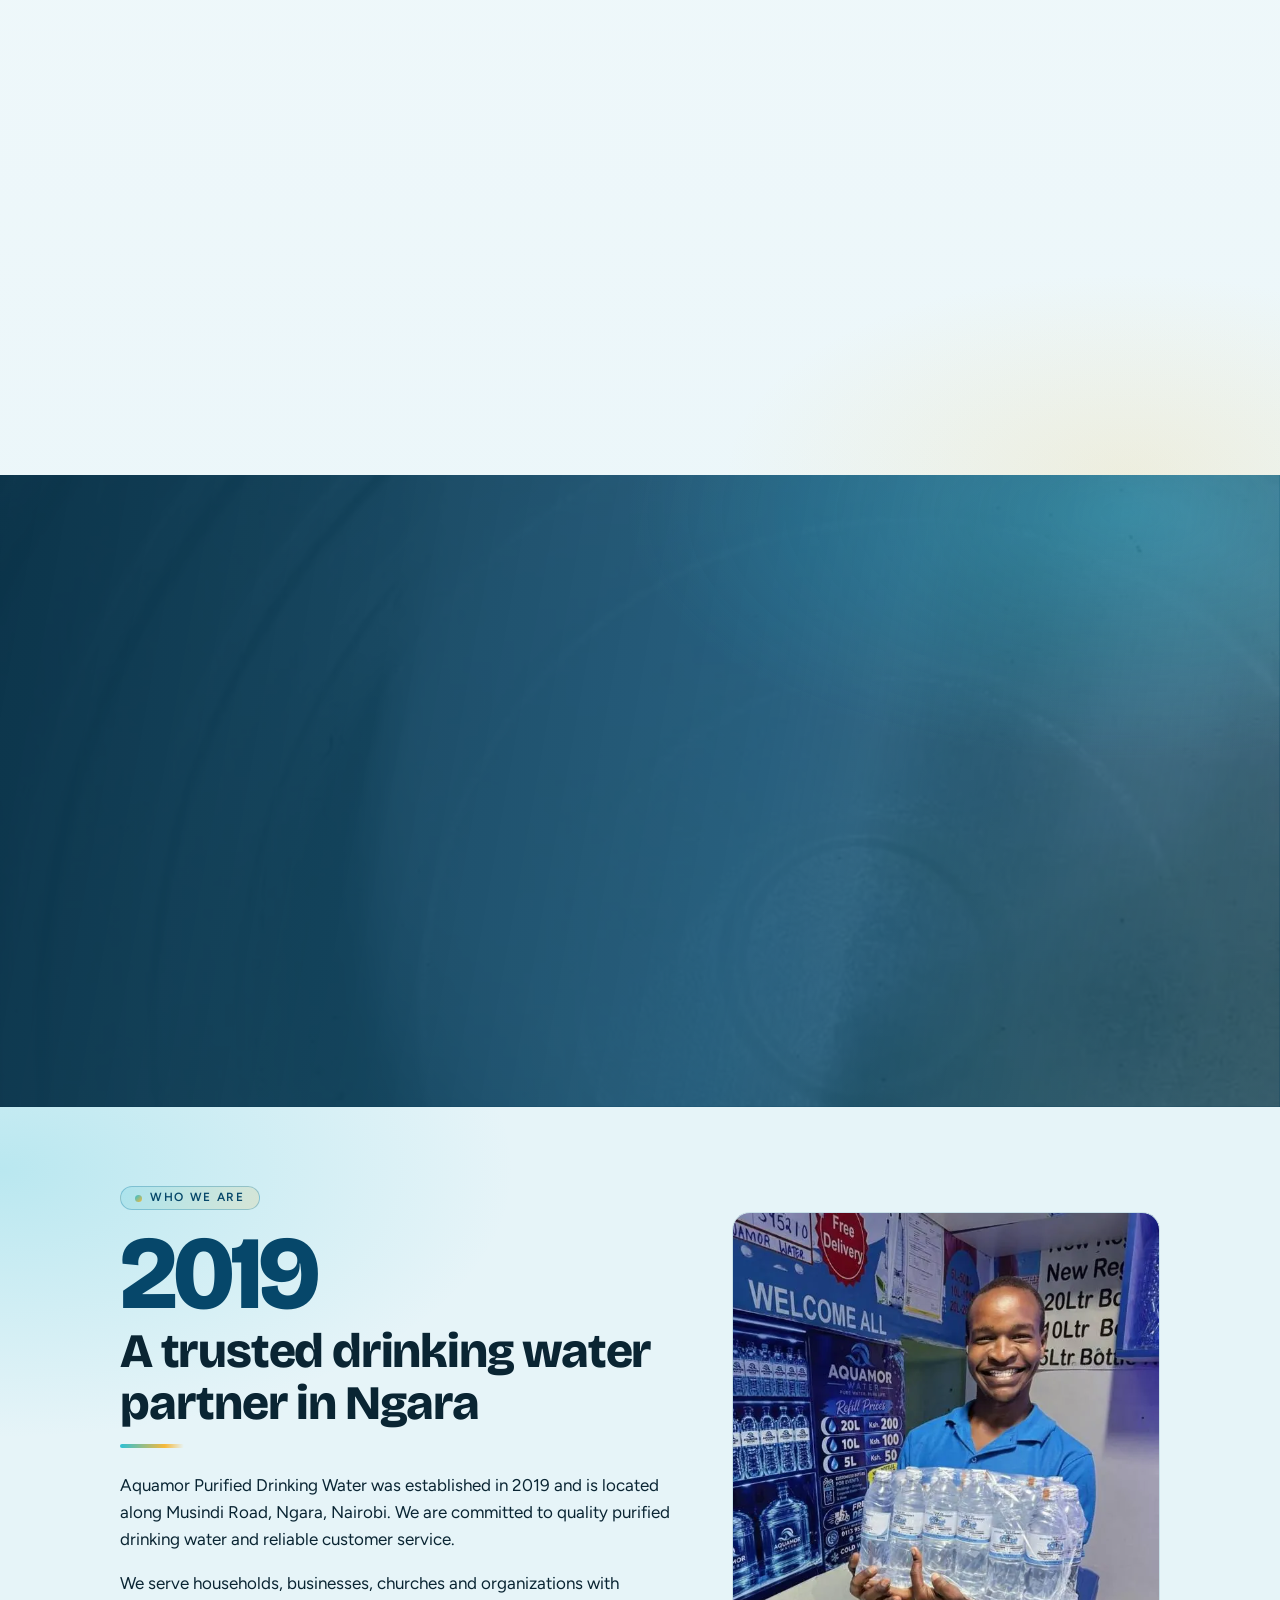
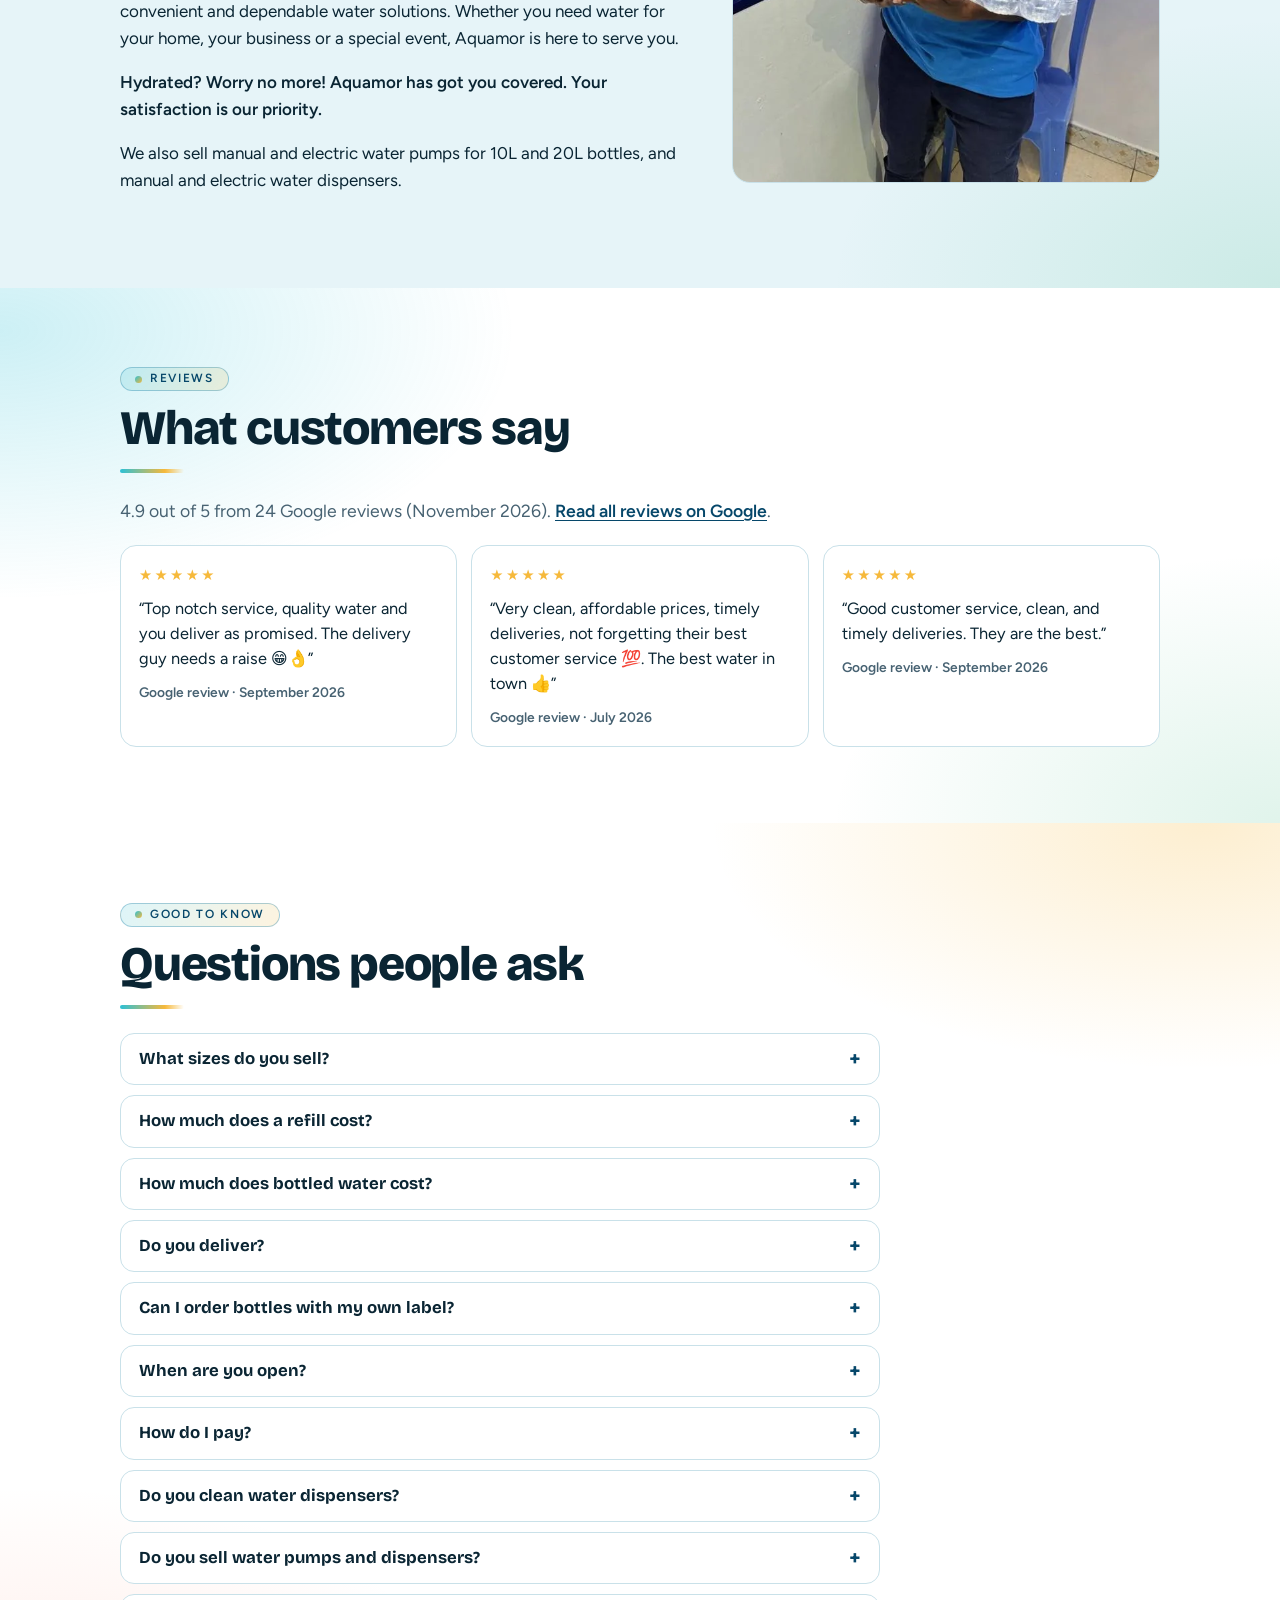
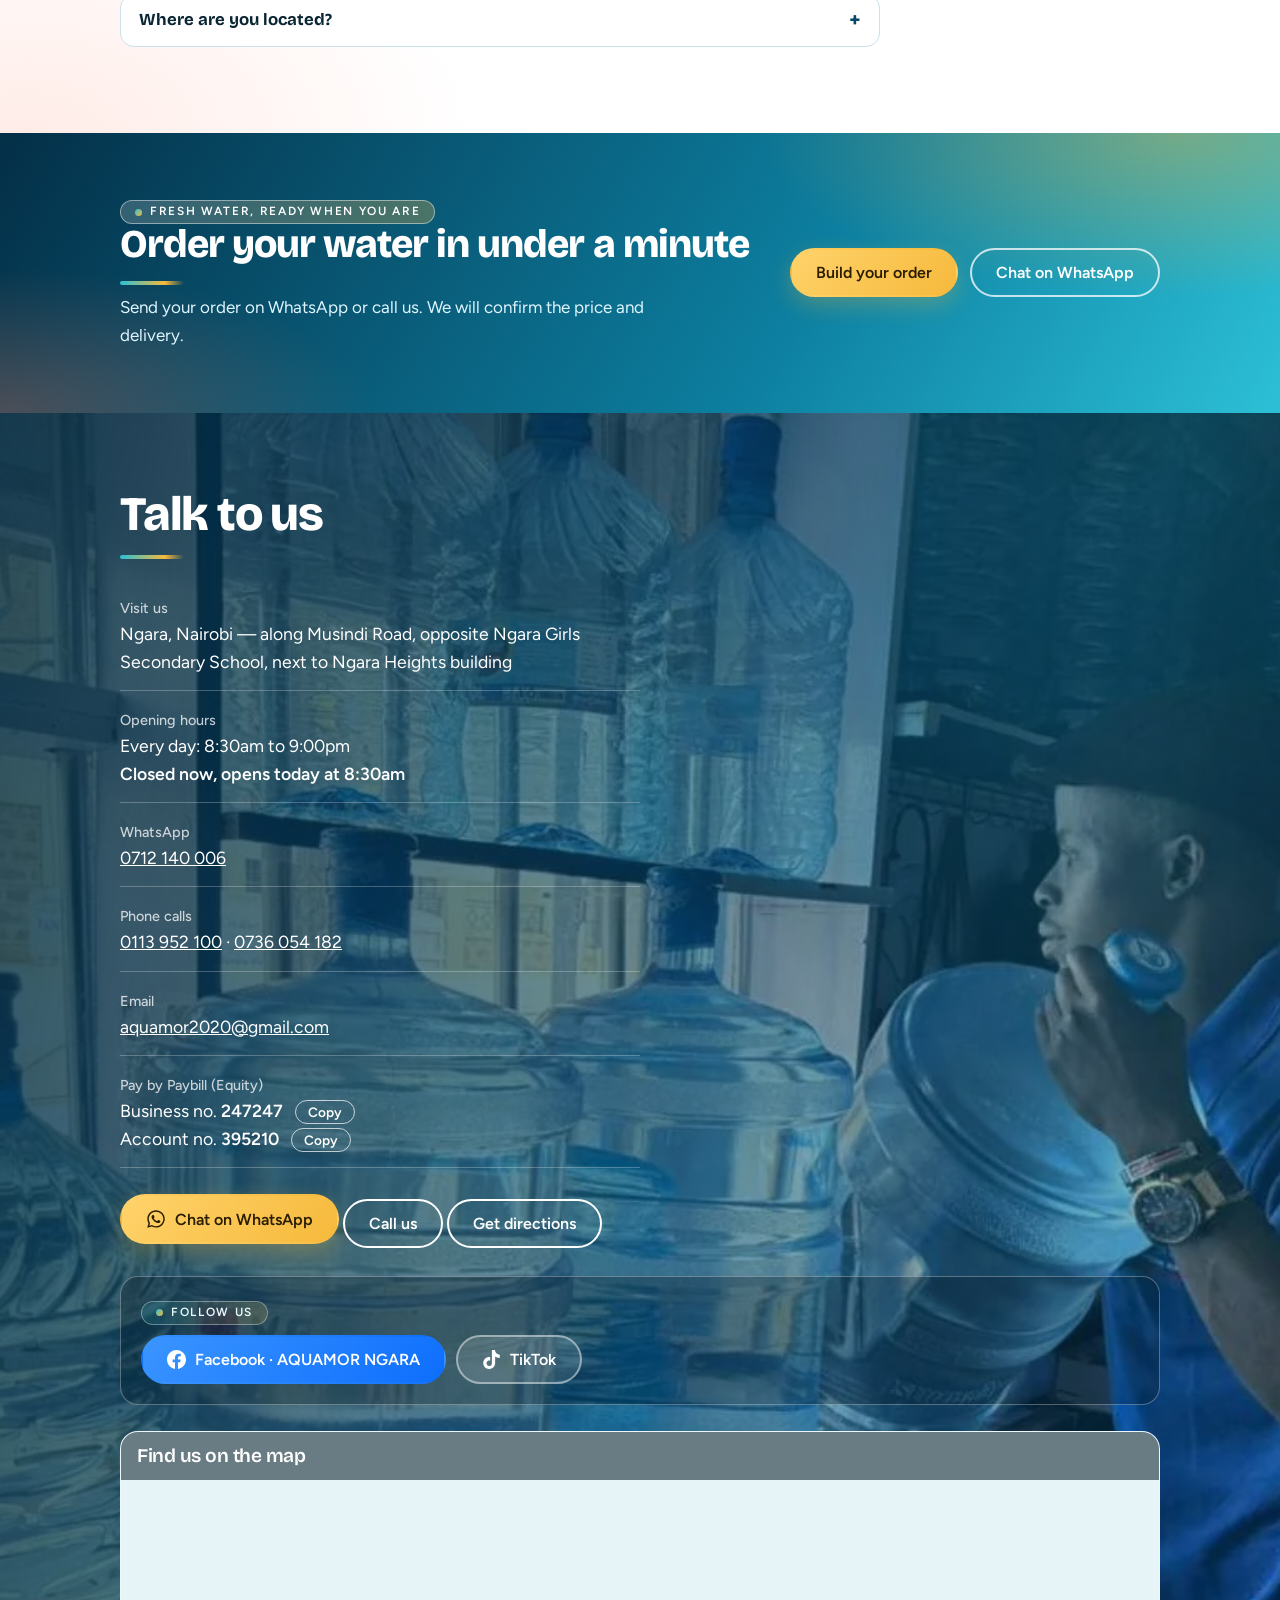
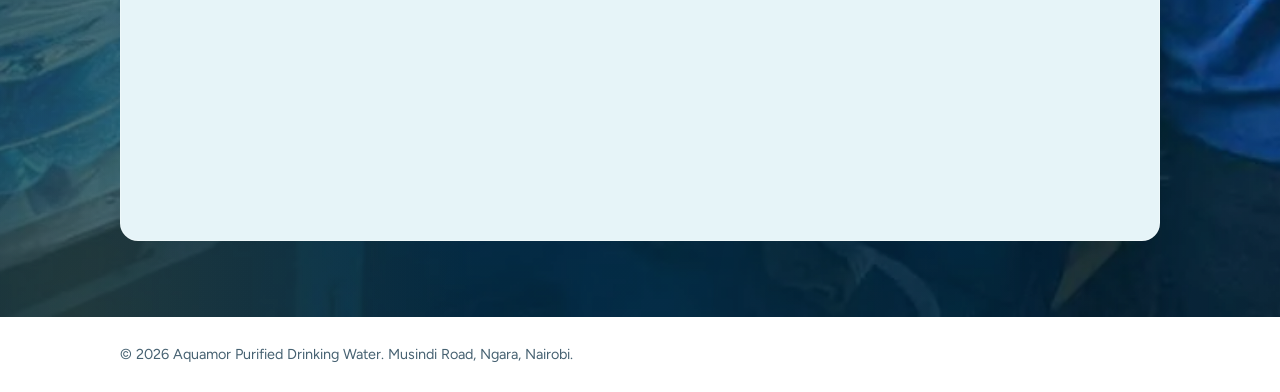
==== commit 793b9378: "chore: refresh static preview from main" ====
--- a/index.html
+++ b/index.html
@@ -168,8 +168,8 @@
   }
 ]
 </script>
-<link rel="stylesheet" href="css/styles.css?v=20261119a">
-<link rel="stylesheet" href="css/photos.css?v=20261119a">
+<link rel="stylesheet" href="css/styles.css?v=20261119c">
+<link rel="stylesheet" href="css/photos.css?v=20261119c">
 </head>
 <body>
 
@@ -821,8 +821,6 @@
     <a class="btn btn-line" href="https://www.google.com/maps/search/?api=1&amp;query=Aquamor+Drinking+Water+Musindi+Road+Ngara+Nairobi" target="_blank" rel="noopener">Get directions</a>
     <div class="socials">
       <p class="eyebrow">Follow us</p>
-      <h3>Find Aquamor online</h3>
-      <p>Photos from the shop, event bottles and updates. Facebook is our main page.</p>
       <div class="socialrow">
         <a class="btn social social--fb" href="https://www.facebook.com/profile.php?id=100066493751902" target="_blank" rel="noopener"><svg viewBox="0 0 24 24" aria-hidden="true" focusable="false"><path d="M24 12.07C24 5.4 18.63 0 12 0S0 5.4 0 12.07C0 18.1 4.39 23.1 10.13 24v-8.44H7.08v-3.49h3.05V9.41c0-3.02 1.79-4.69 4.53-4.69 1.31 0 2.68.24 2.68.24v2.97h-1.51c-1.49 0-1.96.93-1.96 1.89v2.25h3.33l-.53 3.49h-2.8V24C19.61 23.1 24 18.1 24 12.07Z"/></svg>Facebook · AQUAMOR NGARA</a>
         <a class="btn social social--tt" href="https://www.tiktok.com/@aquamor2020" target="_blank" rel="noopener"><svg viewBox="0 0 24 24" aria-hidden="true" focusable="false"><path d="M12.53.02C13.84 0 15.14.01 16.44 0c.08 1.53.63 3.09 1.75 4.17 1.12 1.11 2.7 1.62 4.24 1.79v4.03c-1.44-.05-2.89-.35-4.2-.97-.57-.26-1.1-.59-1.62-.93-.01 2.92.01 5.84-.02 8.75-.08 1.4-.54 2.79-1.35 3.94-1.31 1.92-3.58 3.17-5.91 3.21-1.43.08-2.86-.31-4.08-1.03-2.02-1.19-3.44-3.37-3.65-5.71-.02-.5-.03-1-.01-1.49.18-1.9 1.12-3.72 2.58-4.96 1.66-1.44 3.98-2.13 6.15-1.72.02 1.48-.04 2.96-.04 4.44-.99-.32-2.15-.23-3.02.37-.63.41-1.11 1.04-1.36 1.75-.21.51-.15 1.07-.14 1.61.24 1.64 1.82 3.02 3.5 2.87 1.12-.01 2.19-.66 2.77-1.61.19-.33.4-.67.41-1.06.1-1.79.06-3.57.07-5.36.01-4.03-.01-8.05.02-12.07Z"/></svg>TikTok</a>
@@ -844,10 +842,10 @@
 <a class="btn btn-sun fab wa" href="https://wa.me/254712140006?text=Hello%20Aquamor%2C%20I%20would%20like%20to%20ask%20about%20your%20water." target="_blank" rel="noopener"><svg viewBox="0 0 448 512" aria-hidden="true" focusable="false"><path d="M380.9 97.1C339 55.1 283.2 32 223.9 32c-122.4 0-222 99.6-222 222 0 39.1 10.2 77.3 29.6 111L0 480l117.7-30.9c32.4 17.7 68.9 27 106.1 27h.1c122.3 0 224.1-99.6 224.1-222 0-59.3-25.2-115-67.1-157zm-157 341.6c-33.2 0-65.7-8.9-94-25.7l-6.7-4-69.8 18.3L72 359.2l-4.4-7c-18.5-29.4-28.2-63.3-28.2-98.2 0-101.7 82.8-184.5 184.6-184.5 49.3 0 95.6 19.2 130.4 54.1 34.8 34.9 56.2 81.2 56.1 130.5 0 101.8-84.9 184.6-186.6 184.6zm101.2-138.2c-5.5-2.8-32.8-16.2-37.9-18-5.1-1.9-8.8-2.8-12.5 2.8-3.7 5.6-14.3 18-17.6 21.8-3.2 3.7-6.5 4.2-12 1.4-32.6-16.3-54-29.1-75.5-66-5.7-9.8 5.7-9.1 16.3-30.3 1.8-3.7 .9-6.9-.5-9.7-1.4-2.8-12.5-30.1-17.1-41.2-4.5-10.8-9.1-9.3-12.5-9.5-3.2-.2-6.9-.2-10.6-.2-3.7 0-9.7 1.4-14.8 6.9-5.1 5.6-19.4 19-19.4 46.3 0 27.3 19.9 53.7 22.6 57.4 2.8 3.7 39.1 59.7 94.8 83.8 35.2 15.2 49 16.5 66.6 13.9 10.7-1.6 32.8-13.4 37.4-26.4 4.6-13 4.6-24.1 3.2-26.4-1.3-2.5-5-3.9-10.5-6.6z"/></svg>WhatsApp us</a>
 <div id="toast" class="toast" role="status" aria-live="polite" hidden></div>
 
-<script src="js/order.js?v=20261119a" defer></script>
-<script src="js/planner.js?v=20261119a" defer></script>
-<script src="js/gallery.js?v=20261119a" defer></script>
-<script src="js/site.js?v=20261119a" defer></script>
-<script src="js/i18n.js?v=20261119a" defer></script>
+<script src="js/order.js?v=20261119c" defer></script>
+<script src="js/planner.js?v=20261119c" defer></script>
+<script src="js/gallery.js?v=20261119c" defer></script>
+<script src="js/site.js?v=20261119c" defer></script>
+<script src="js/i18n.js?v=20261119c" defer></script>
 </body>
 </html>
--- a/css/styles.css
+++ b/css/styles.css
@@ -76,39 +76,15 @@
   from{opacity:0;transform:scale(1.035);filter:brightness(1.4) saturate(1.12)}
   to{opacity:1;transform:none;filter:none}
 }
-/* Interacting with a photo section lights it up for a moment, then leaves the
-   photo brighter while the pointer or keyboard focus stays inside. */
+/* Hovering a photo section brightens its overlay and photo a little. The
+   slideshow keeps running on its own. */
 .hero::before,.band::before,.contact::before,.withbg::before,.tinted::before{transition:filter .5s ease}
-.is-lit::before{filter:brightness(1.2) saturate(1.06)}
+.hero:hover::before,.band:hover::before,.contact:hover::before,.withbg:hover::before{filter:brightness(1.2) saturate(1.06)}
 .tinted:hover::before{filter:brightness(1.12)}
-.is-lit .bg picture.on{filter:brightness(1.18) saturate(1.08);animation:bgFlash 1.1s ease}
-@keyframes bgFlash{
-  0%,100%{filter:brightness(1.18) saturate(1.08)}
-  45%{filter:brightness(1.46) saturate(1.18)}
-}
-/* Manual photo controls on each section that has a slideshow. */
-.has-bgslides{position:relative}
-.bgctl{position:absolute;right:clamp(10px,2.4vw,24px);bottom:clamp(10px,2.4vw,22px);z-index:4;
-  display:flex;align-items:center;gap:6px;padding:5px;border-radius:999px;
-  background:rgba(4,25,38,.5);border:1px solid rgba(255,255,255,.3);
-  -webkit-backdrop-filter:blur(8px);backdrop-filter:blur(8px);
-  box-shadow:0 8px 24px rgba(3,20,30,.28);opacity:.55;
-  transition:opacity .3s ease,transform .3s ease}
-.has-bgslides:hover .bgctl,.has-bgslides:focus-within .bgctl,.has-bgslides.is-lit .bgctl{opacity:1;transform:translateY(-2px)}
-.bgbtn{width:34px;height:34px;padding:0;border:0;border-radius:50%;cursor:pointer;
-  display:grid;place-items:center;color:#fff;background:rgba(255,255,255,.14);
-  transition:background .2s ease,transform .2s ease}
-.bgbtn:hover,.bgbtn:focus-visible{background:linear-gradient(135deg,var(--aqua),#0d7fa0);transform:scale(1.06)}
-.bgbtn:active{transform:scale(.94)}
-.bgbtn svg{width:18px;height:18px}
-.bgcount{min-width:42px;text-align:center;color:#fff;font:700 .72rem/1 "Figtree",sans-serif;letter-spacing:.04em}
-@media(hover:none){.bgctl{opacity:.9}.bgbtn{width:38px;height:38px}}
-.hero .bgctl{bottom:clamp(84px,10vw,104px)}
-.contact .bgctl{top:clamp(10px,2.4vw,22px);bottom:auto}
+.hero:hover .bg picture.on,.band:hover .bg picture.on,.contact:hover .bg picture.on,.withbg:hover .bg picture.on{filter:brightness(1.18) saturate(1.08)}
 @media(prefers-reduced-motion:reduce){
   .bg picture.on{animation:none}
-  .is-lit .bg picture.on{animation:none}
-  .bgctl,.bgbtn,.is-lit::before,.tinted::before{transition:none}
+  .hero::before,.band::before,.contact::before,.withbg::before,.tinted::before{transition:none}
 }
 /* Colour rhythm: tinted sections between the photo bands so the page does not
    stay one flat colour. The glows are decorative only. */
@@ -243,9 +219,7 @@
 @media(prefers-reduced-motion:reduce){.rev{transition:none}}
 /* Social links: Facebook is the busiest page, so it leads. */
 .socials{margin:28px 0 8px;padding:20px;border:1.5px solid rgba(255,255,255,.3);border-radius:18px;background:rgba(4,25,38,.3)}
-.socials .eyebrow{margin-bottom:10px}
-.socials h3{margin:0 0 6px;color:#fff}
-.socials p{margin:0 0 14px;color:#d3ecf5;max-width:52ch}
+.socials .eyebrow{margin-bottom:10px;color:#eaf9ff;border-color:rgba(255,255,255,.35)}
 .socialrow{display:flex;gap:10px;flex-wrap:wrap}
 .social{display:inline-flex;align-items:center;gap:9px;border-color:transparent;transition:transform .2s ease,filter .2s ease}
 .social svg{width:19px;height:19px;flex:0 0 auto;fill:currentColor}
